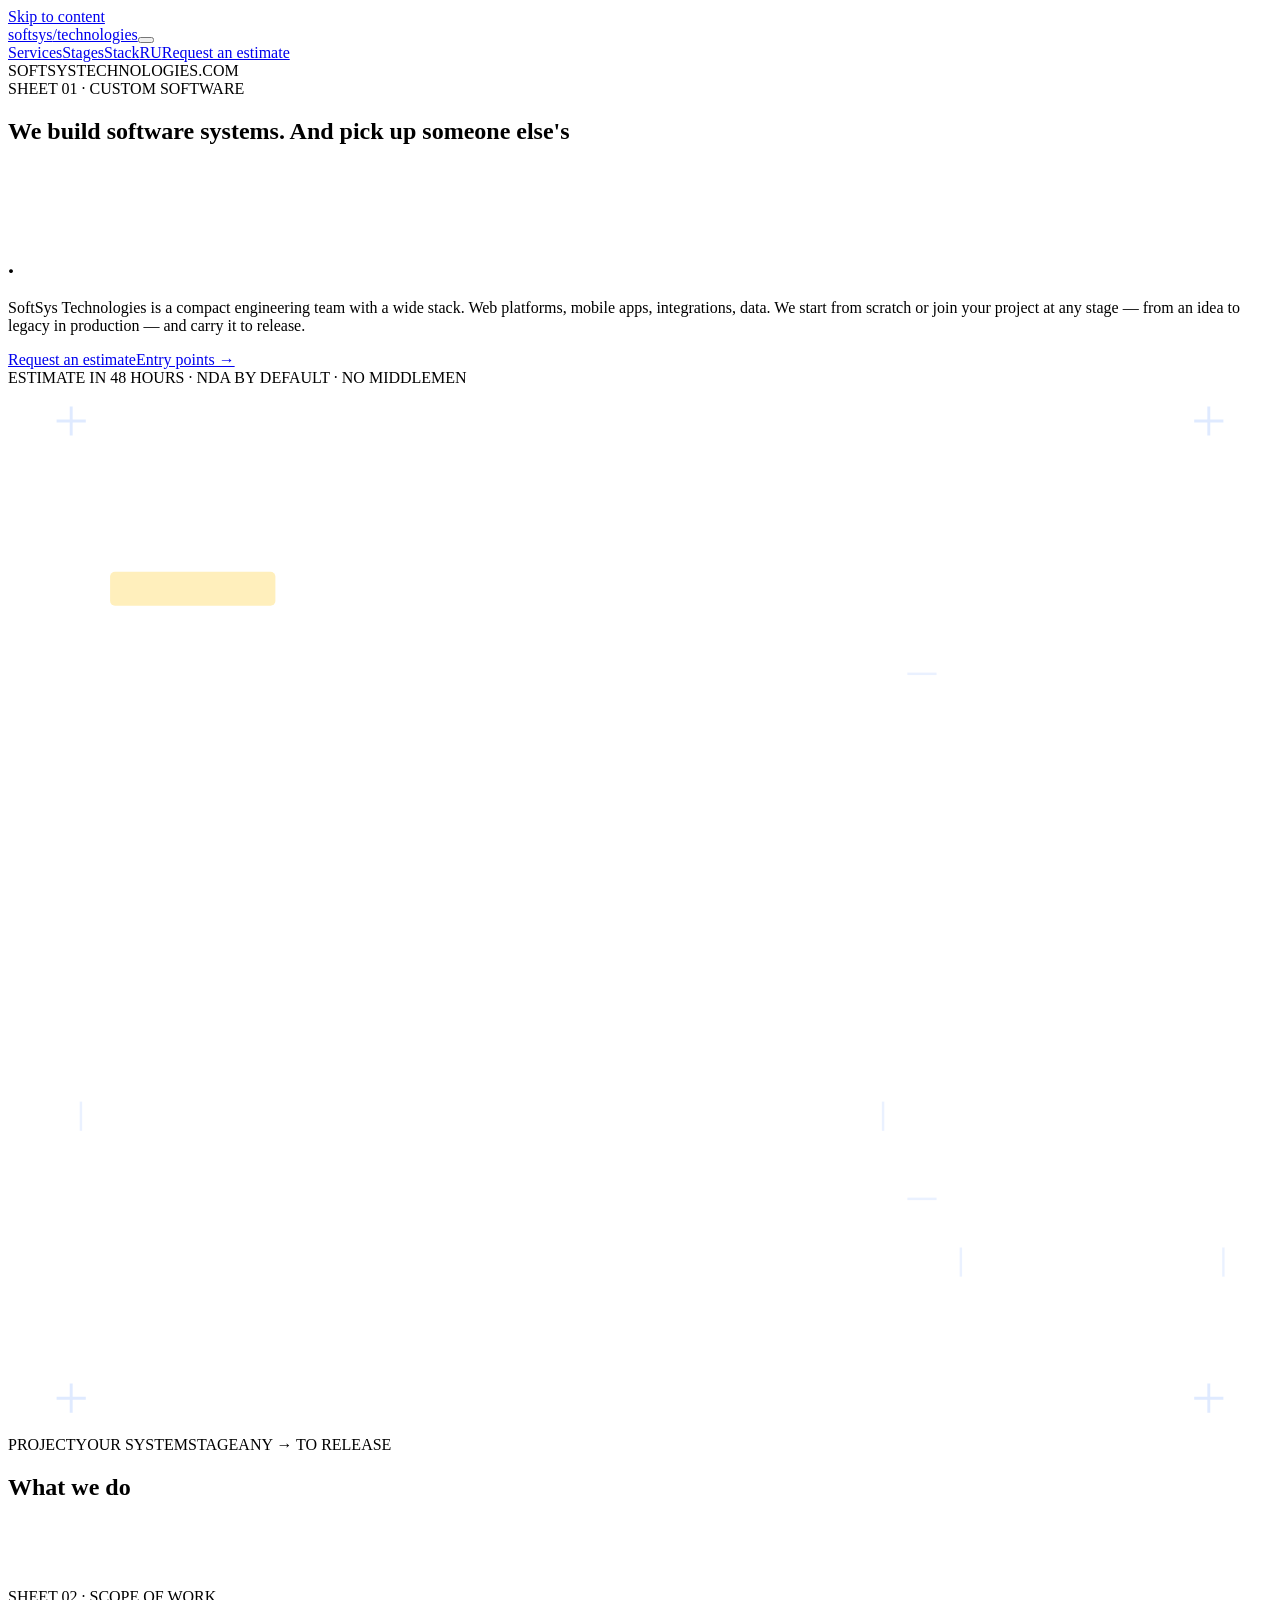
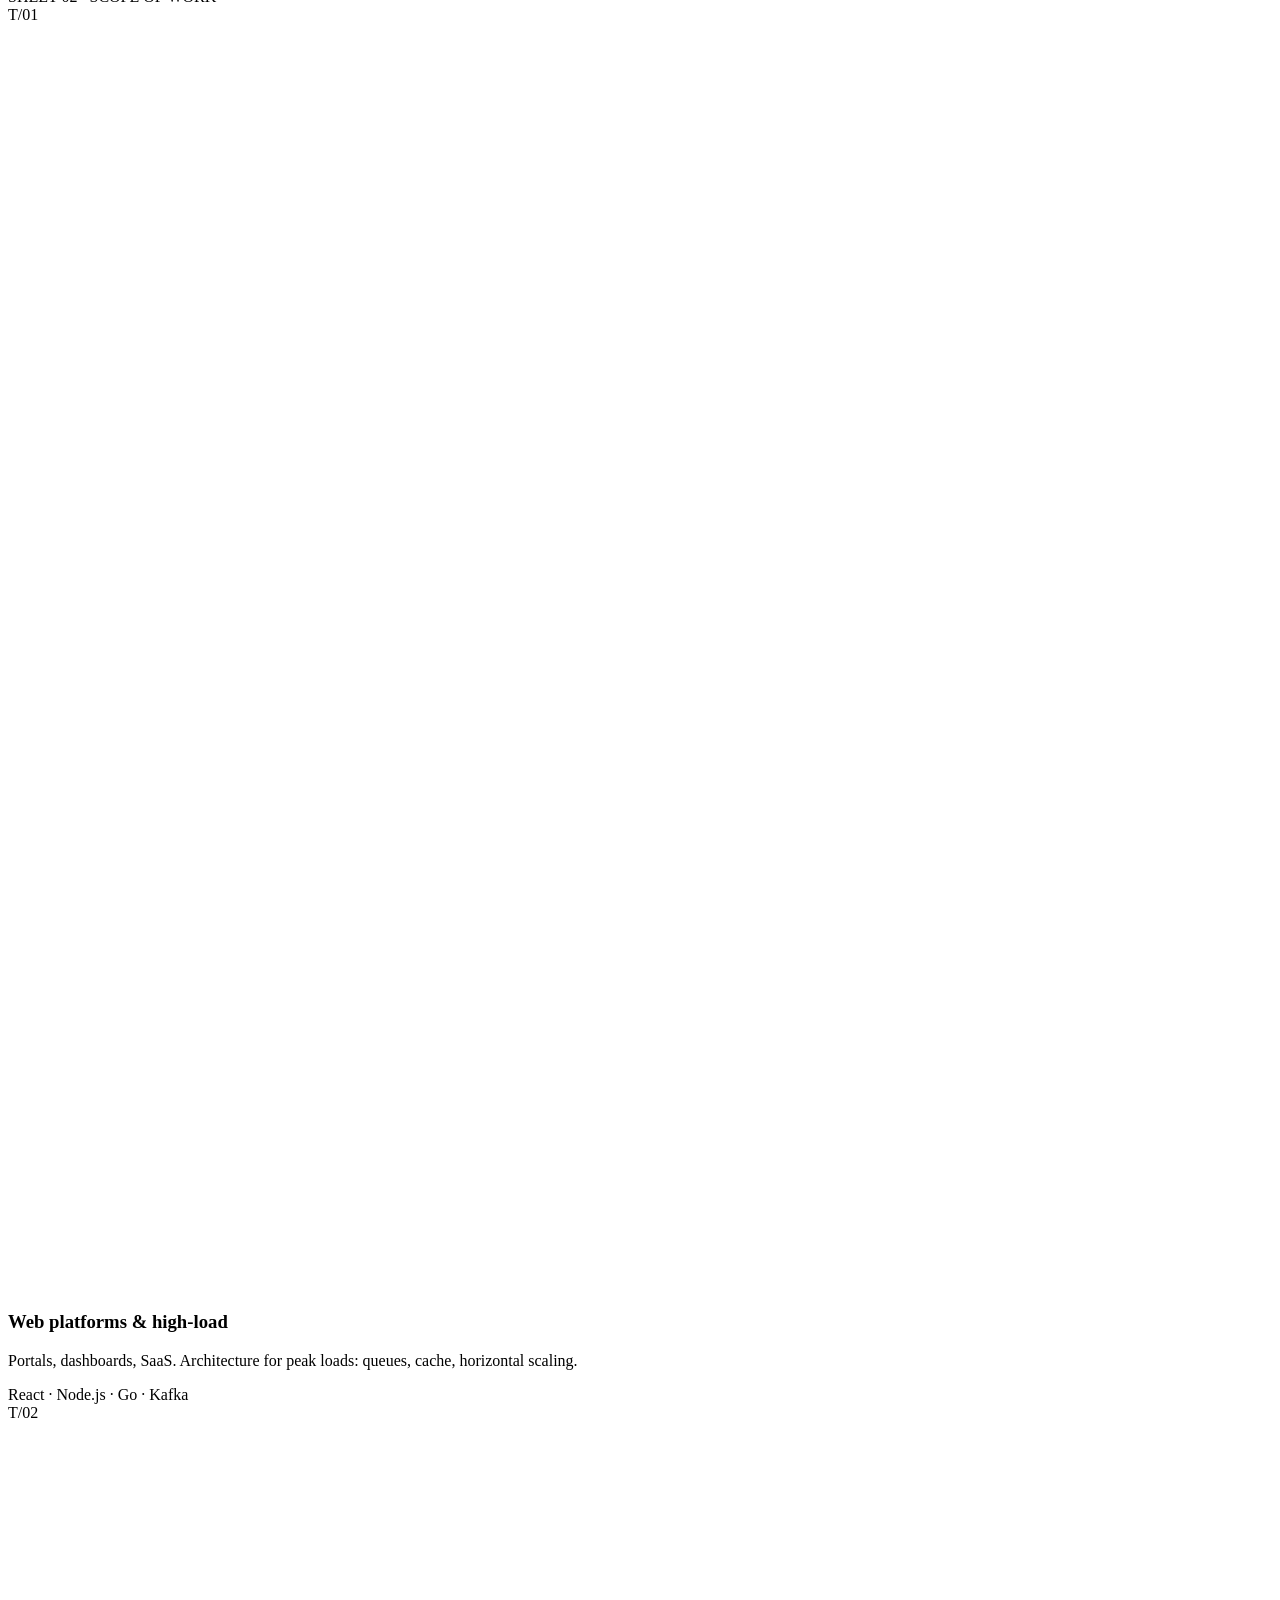
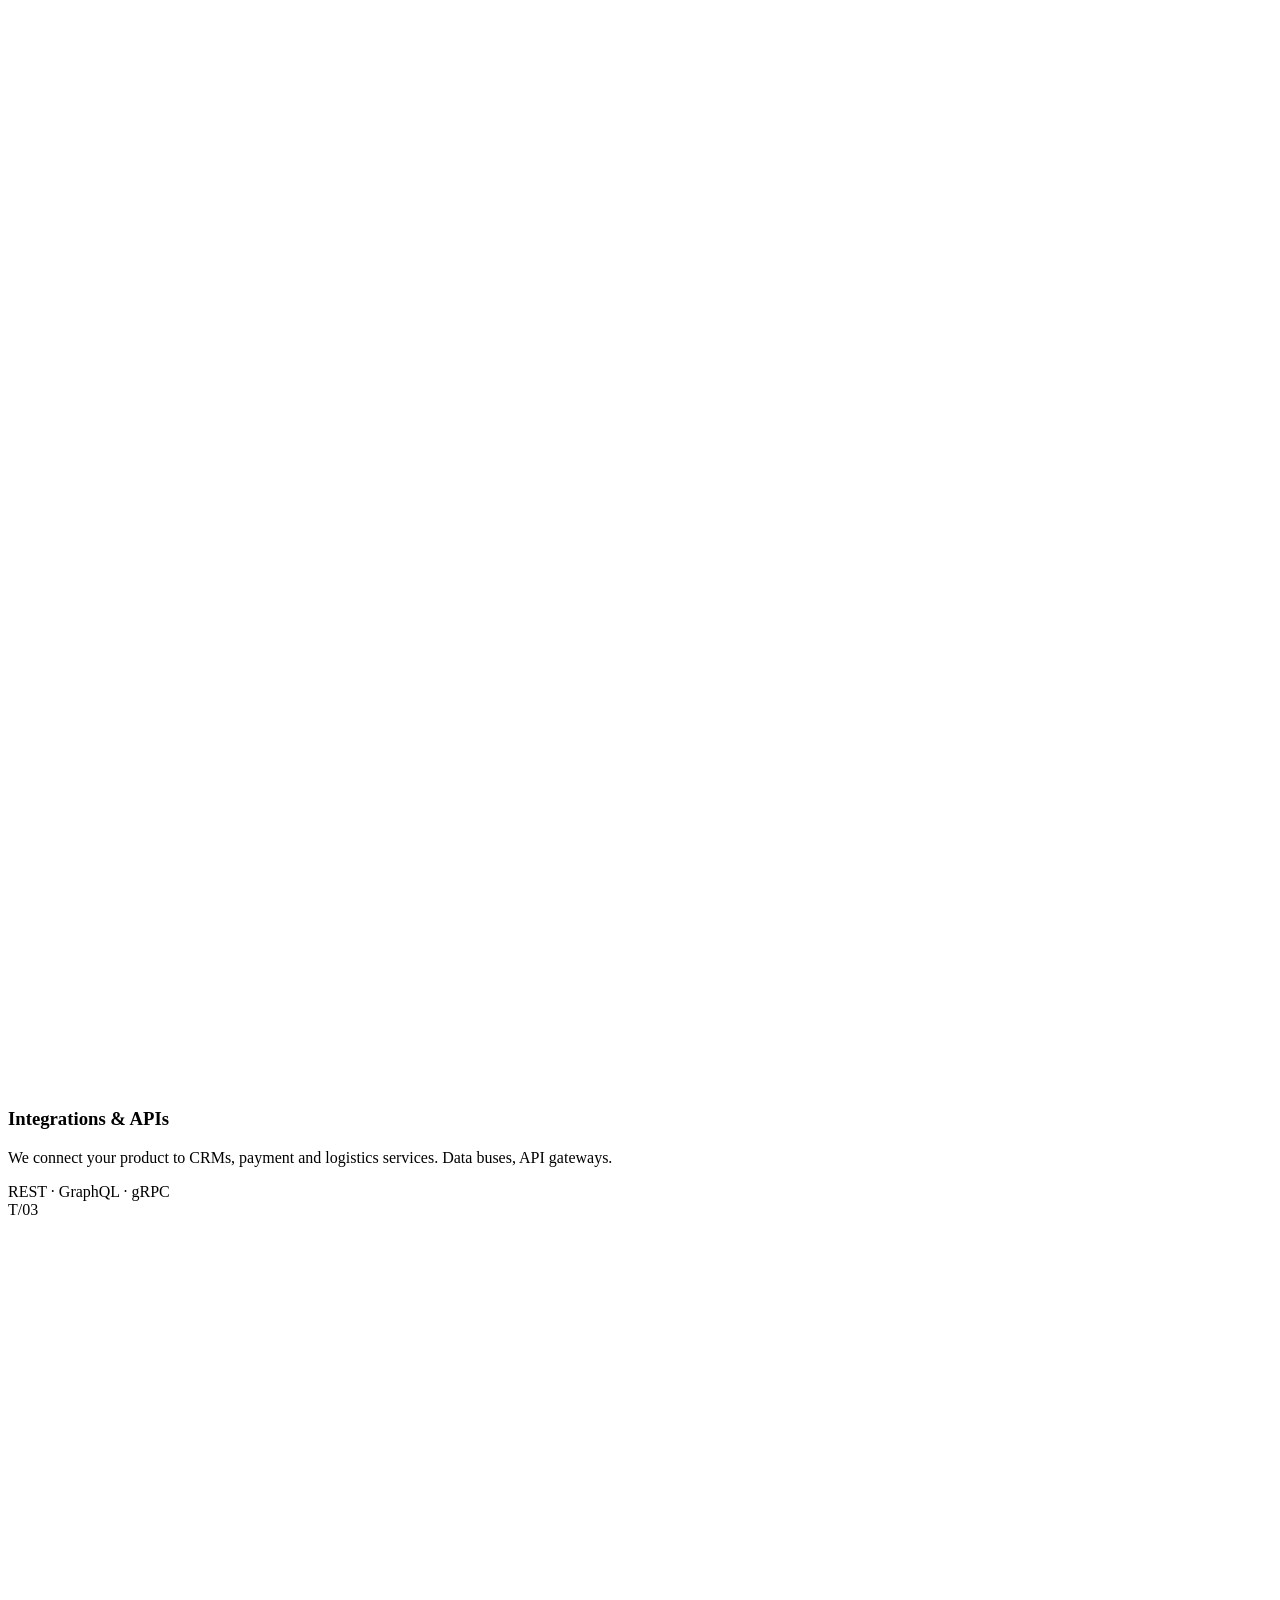
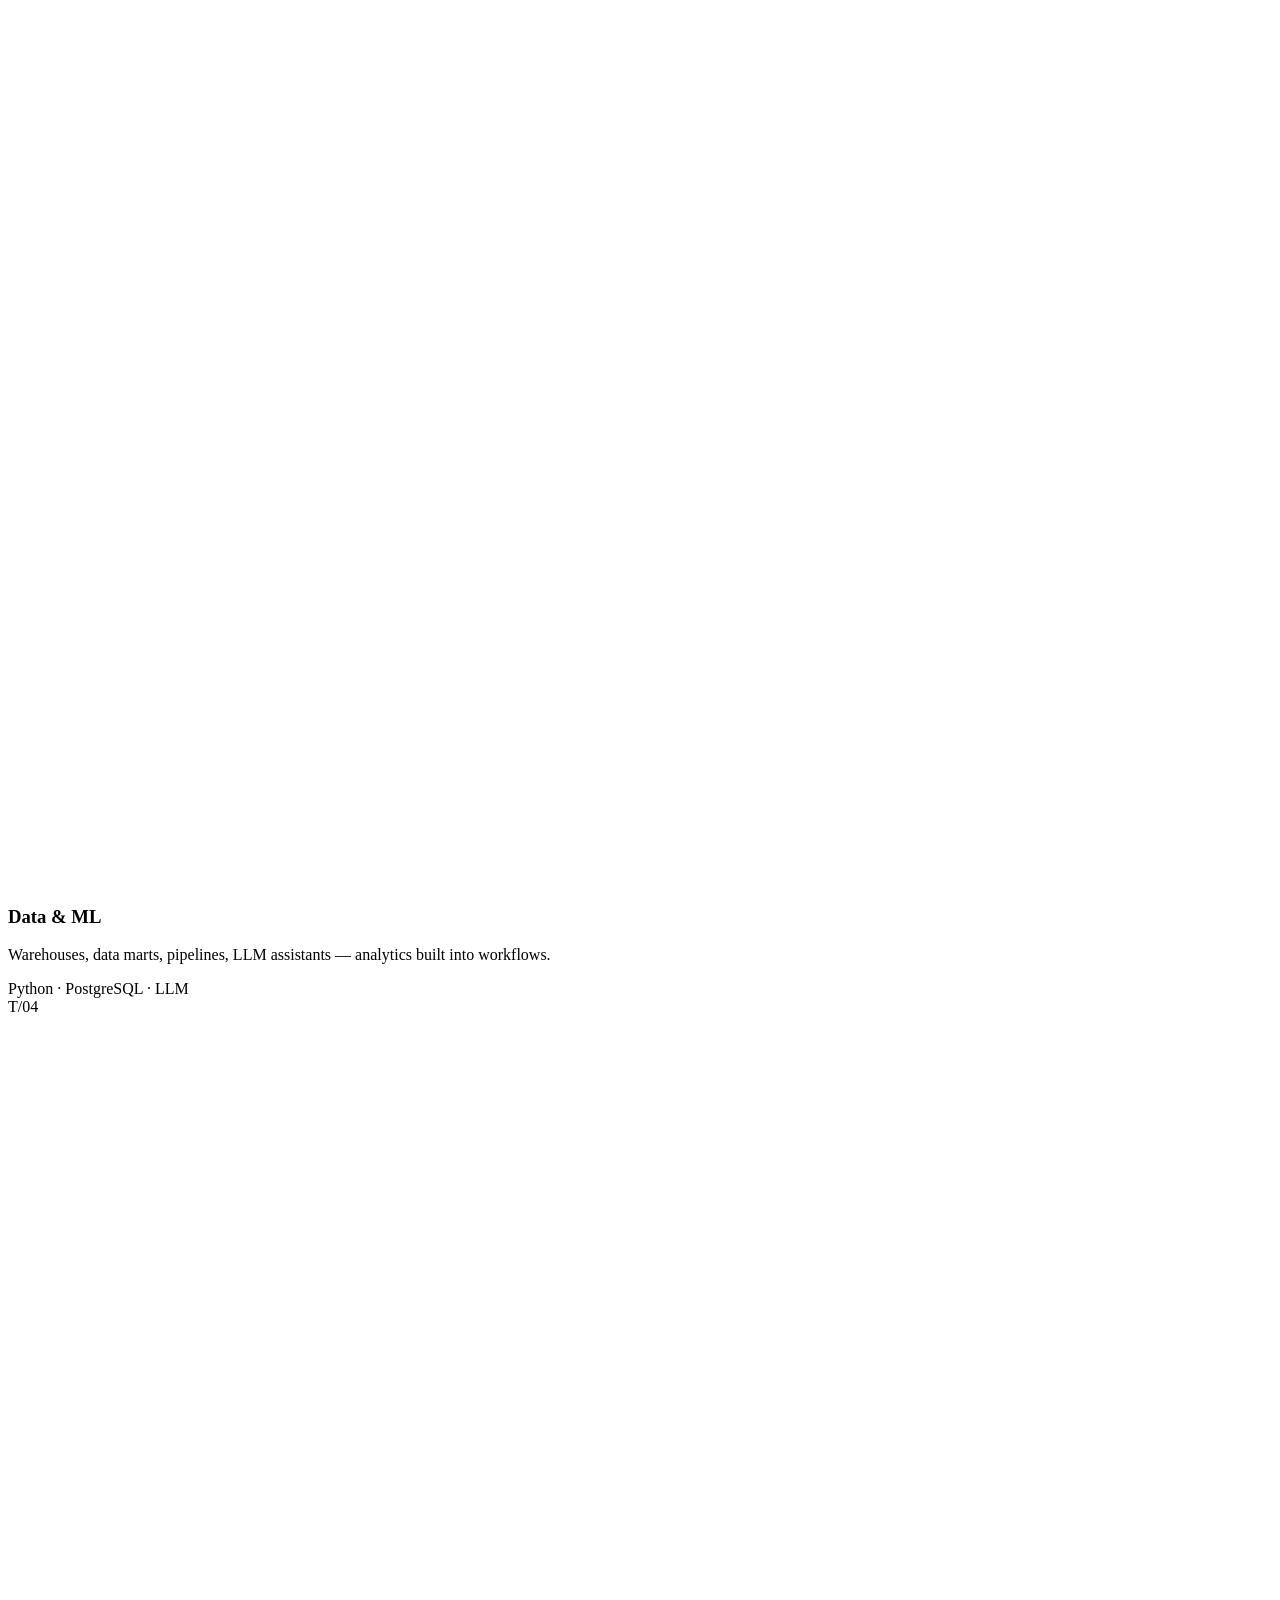
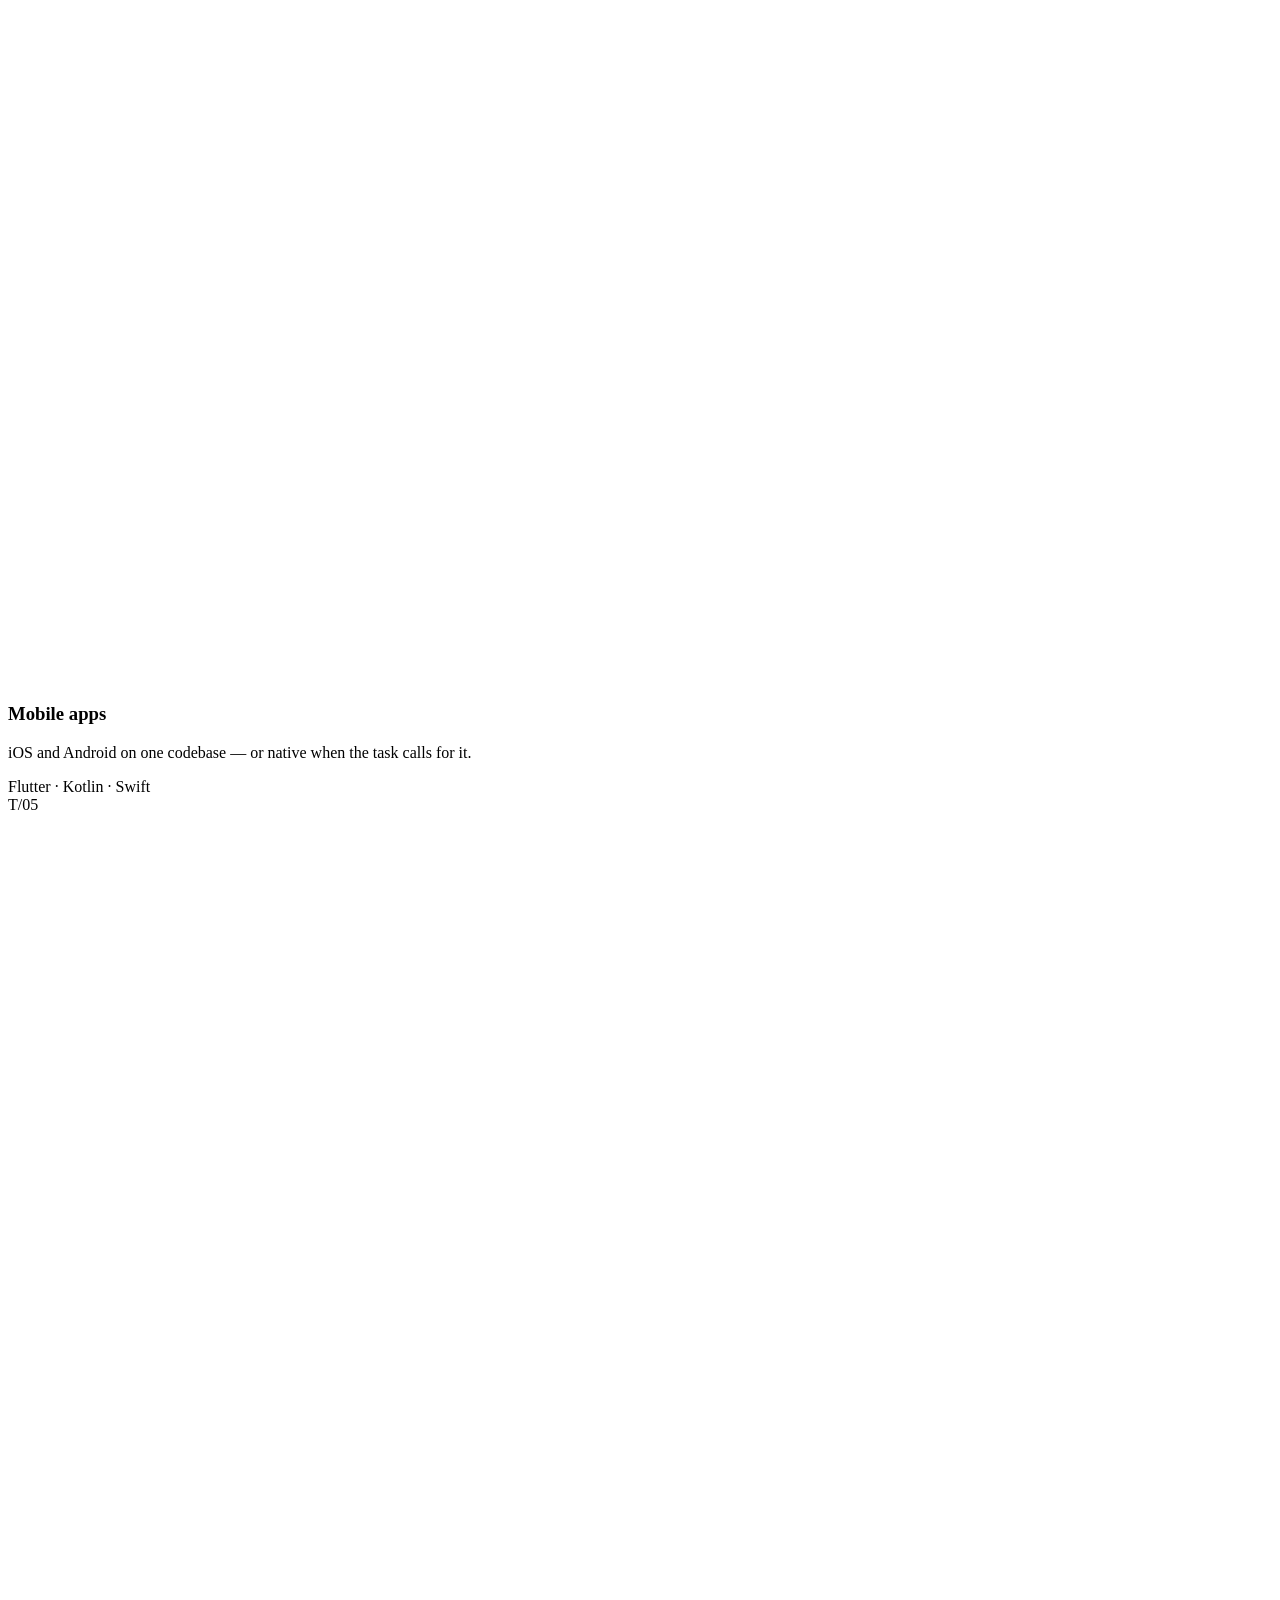
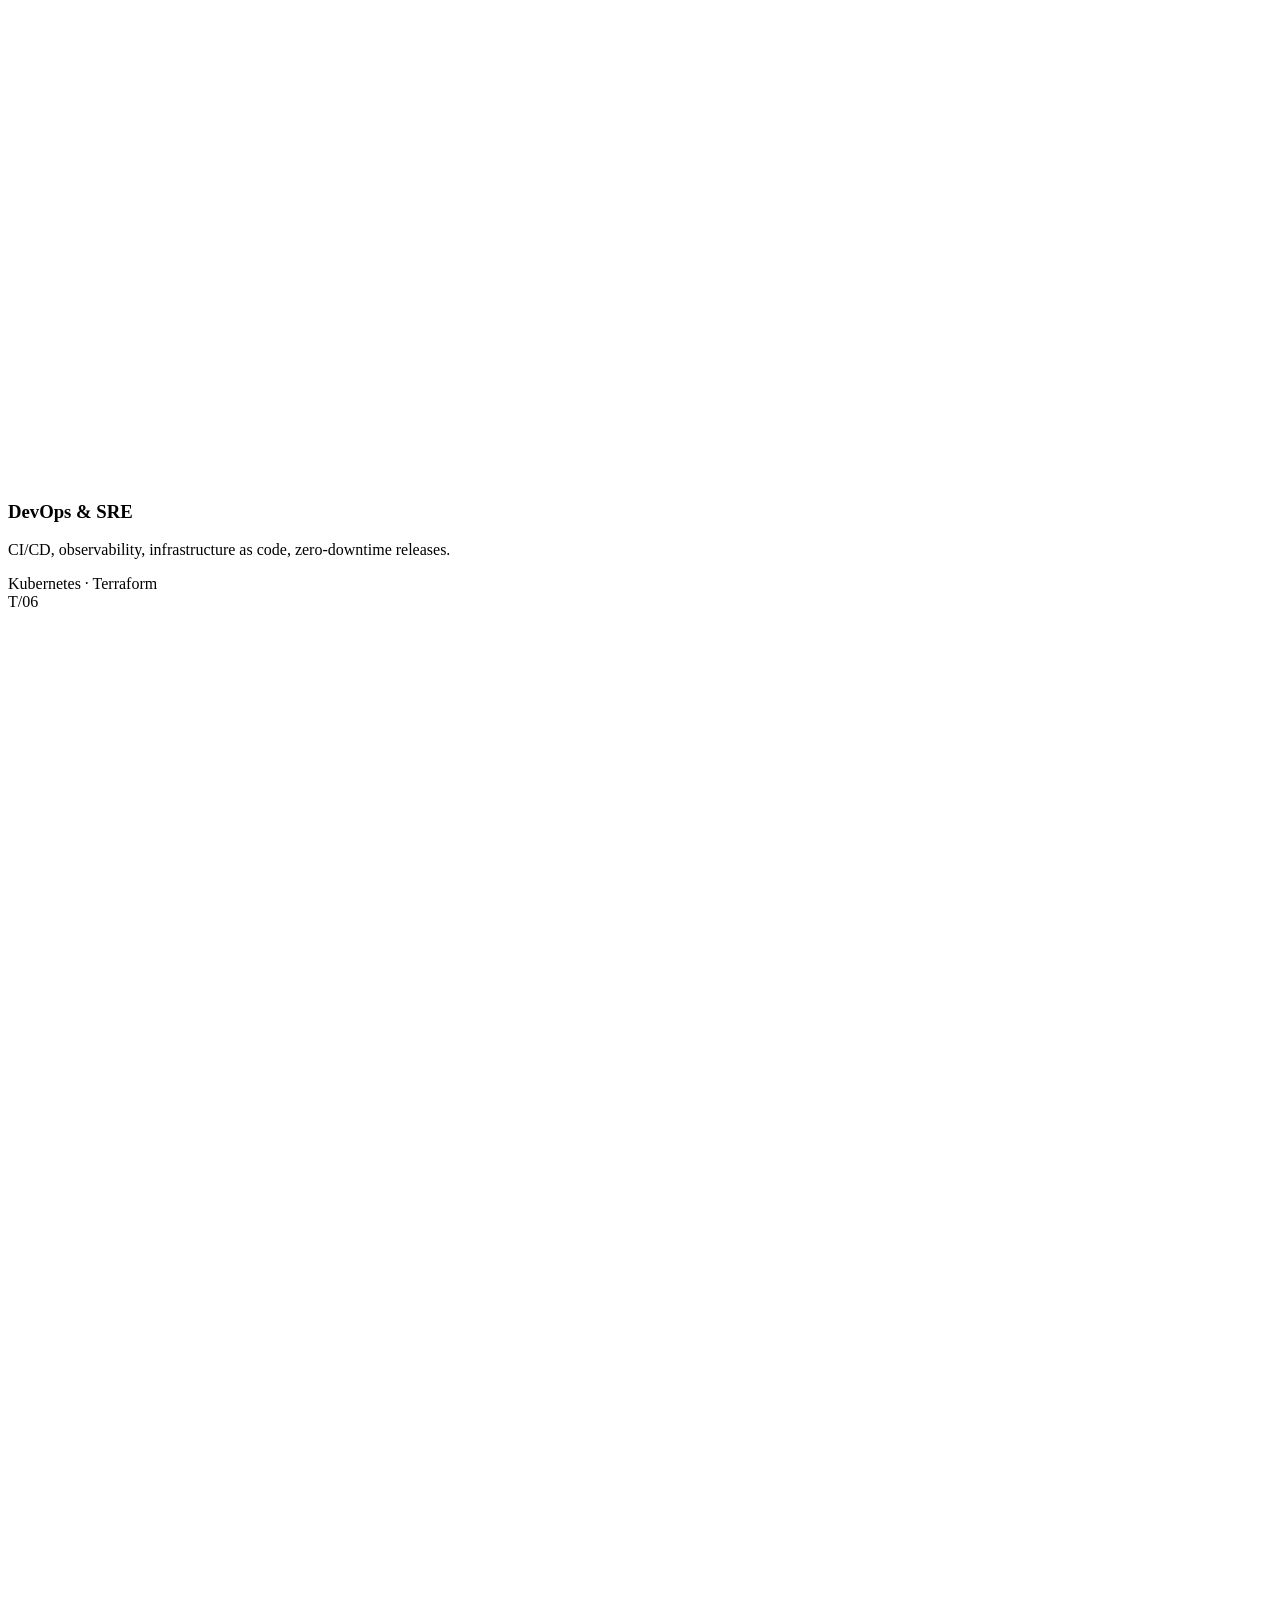
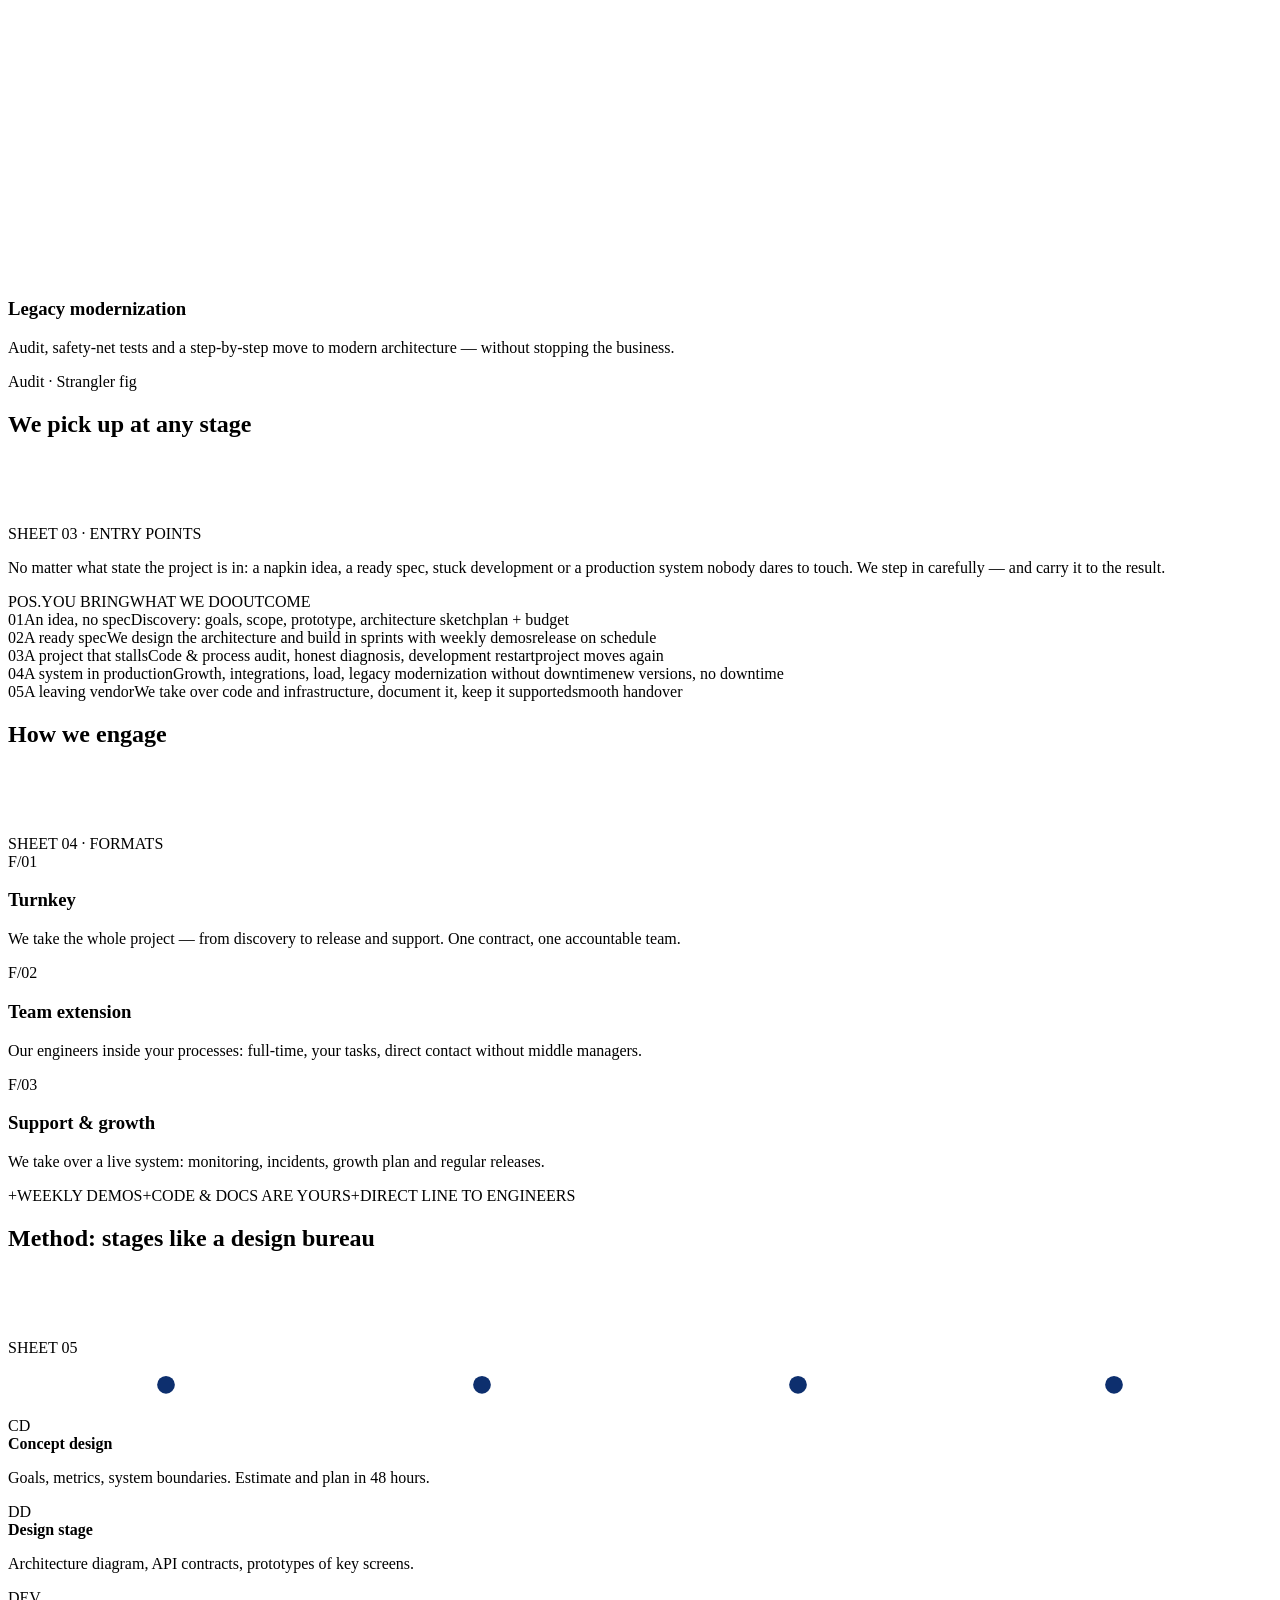
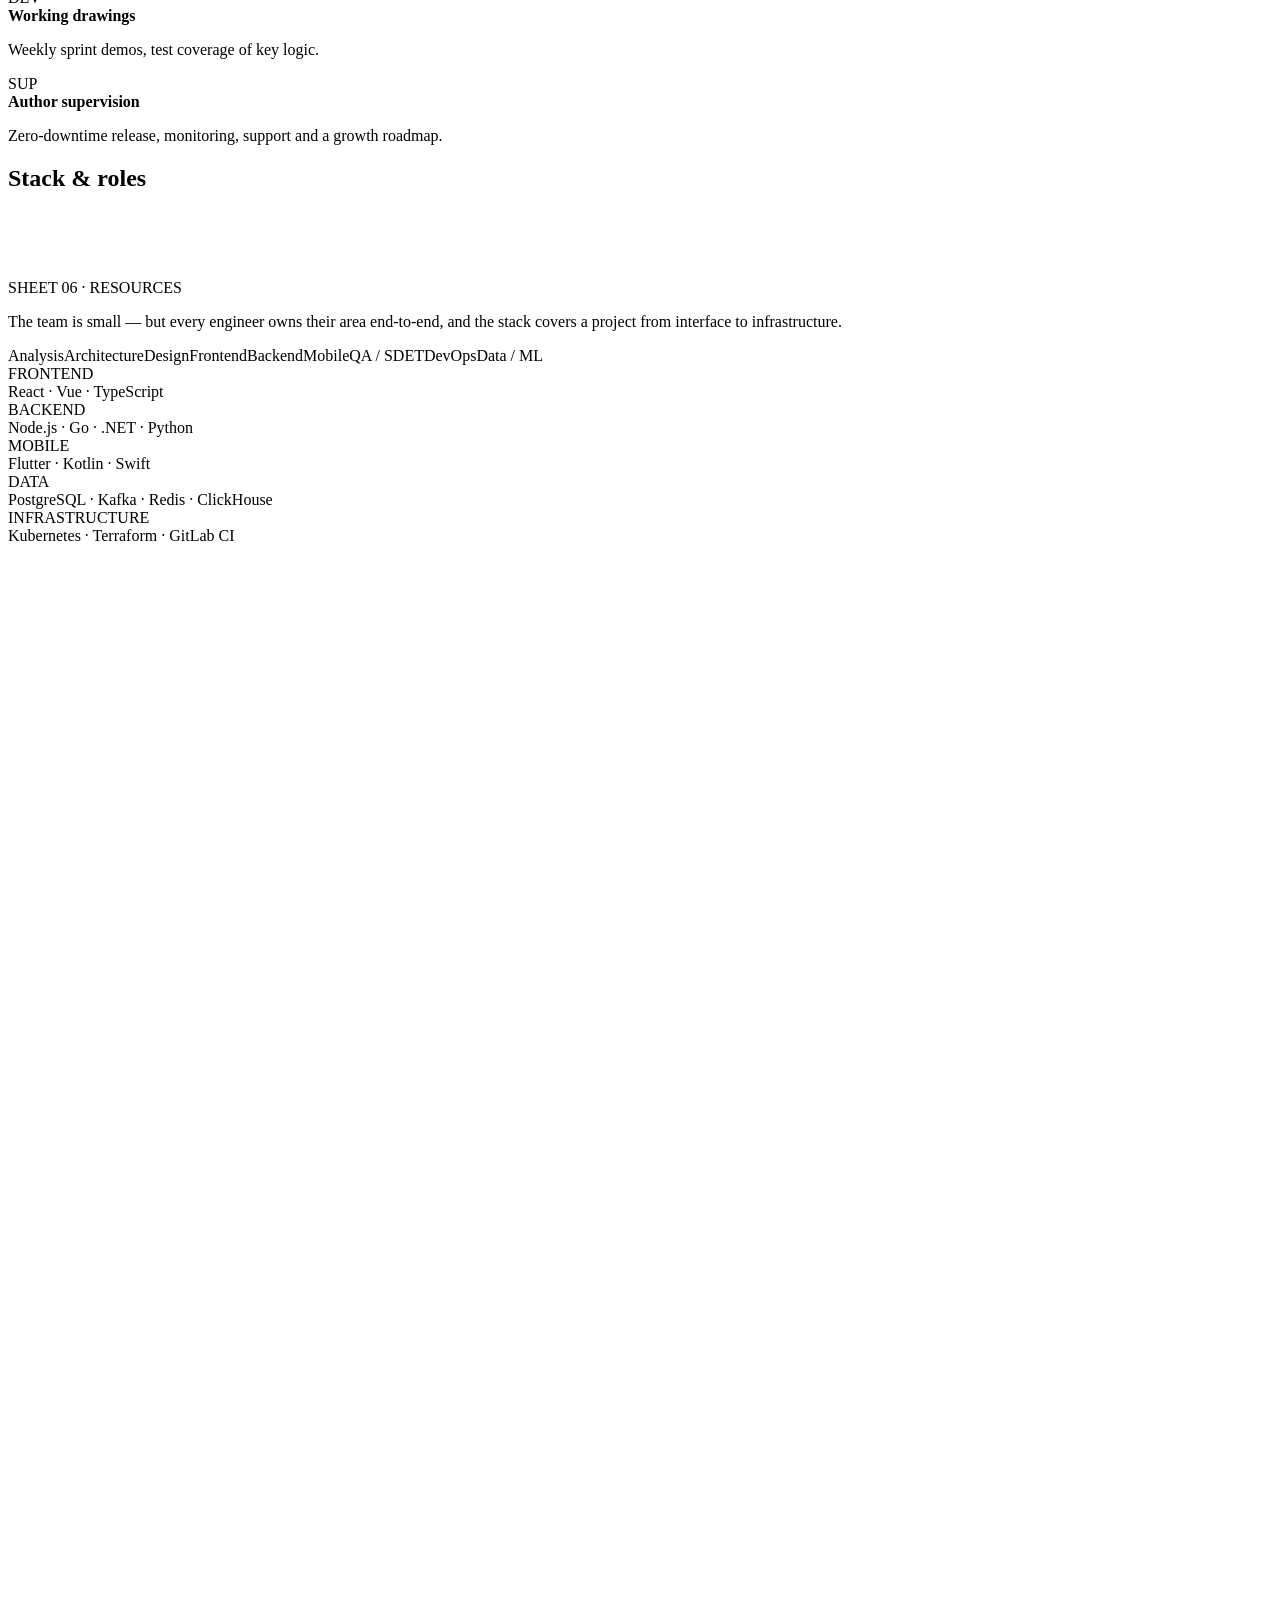
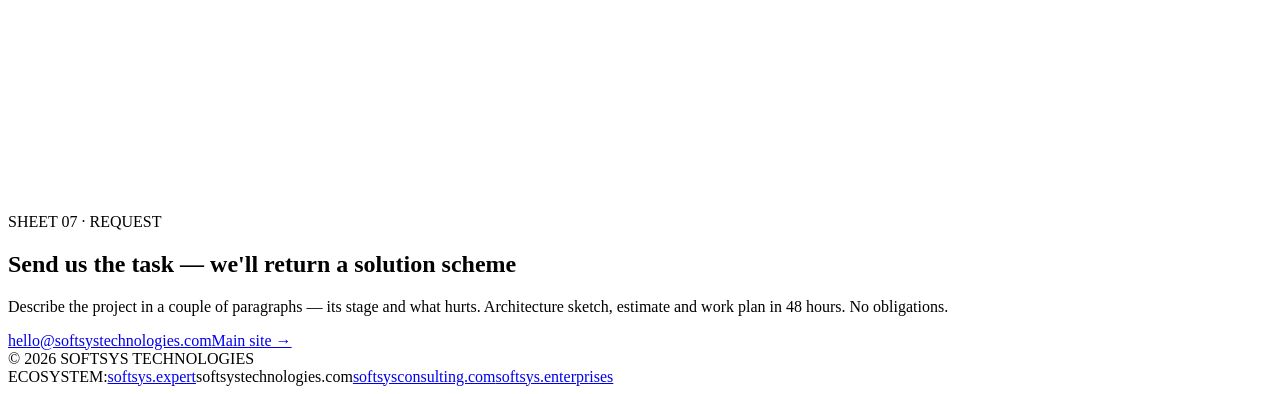
==== en/index.html @ b44fba32 "Keep Technologies available on Pages while domain DNS is pending" ====
<!doctype html>
<html lang="en">
<head>
<meta charset="UTF-8">
<meta name="viewport" content="width=device-width,initial-scale=1">
<link rel="icon" type="image/svg+xml" href="/softsys-technologies-site/favicon.svg">
<!--seo:start-->
<title>Software systems &amp; engineering — SoftSys Technologies</title>
<meta name="description" content="Web platforms, mobile applications, integrations, data and DevOps. We build from scratch or take over existing software at any stage.">
<meta name="robots" content="index,follow,max-image-preview:large">
<link rel="canonical" href="https://softsystechnologies.com/en/">
<link rel="alternate" hreflang="ru" href="https://softsystechnologies.com/">
<link rel="alternate" hreflang="en" href="https://softsystechnologies.com/en/">
<link rel="alternate" hreflang="x-default" href="https://softsystechnologies.com/">
<meta name="theme-color" content="#0D2F6E">
<meta property="og:type" content="website">
<meta property="og:site_name" content="SoftSys Technologies">
<meta property="og:title" content="Software systems &amp; engineering — SoftSys Technologies">
<meta property="og:description" content="Web platforms, mobile applications, integrations, data and DevOps. We build from scratch or take over existing software at any stage.">
<meta property="og:url" content="https://softsystechnologies.com/en/">
<meta property="og:locale" content="en_US">
<meta property="og:image" content="https://softsystechnologies.com/og-image.png">
<meta property="og:image:width" content="1200">
<meta property="og:image:height" content="630">
<meta property="og:image:alt" content="SoftSys Technologies">
<meta name="twitter:card" content="summary_large_image">
<meta name="twitter:title" content="Software systems &amp; engineering — SoftSys Technologies">
<meta name="twitter:description" content="Web platforms, mobile applications, integrations, data and DevOps. We build from scratch or take over existing software at any stage.">
<meta name="twitter:image" content="https://softsystechnologies.com/og-image.png">
<script type="application/ld+json">{"@context":"https://schema.org","@graph":[{"@type":"Organization","@id":"https://softsystechnologies.com/#organization","name":"SoftSys Technologies","url":"https://softsystechnologies.com/","email":"hello@softsystechnologies.com"},{"@type":"WebSite","@id":"https://softsystechnologies.com/#website","name":"SoftSys Technologies","url":"https://softsystechnologies.com/","inLanguage":["ru","en"],"publisher":{"@id":"https://softsystechnologies.com/#organization"}},{"@type":"WebPage","@id":"https://softsystechnologies.com/en/","url":"https://softsystechnologies.com/en/","name":"Software systems & engineering — SoftSys Technologies","description":"Web platforms, mobile applications, integrations, data and DevOps. We build from scratch or take over existing software at any stage.","inLanguage":"en","isPartOf":{"@id":"https://softsystechnologies.com/#website"},"about":{"@id":"https://softsystechnologies.com/#organization"}}]}</script><!--seo:end-->
  <script type="module" crossorigin src="/softsys-technologies-site/assets/index-CgQhOwXW.js"></script>
  <link rel="stylesheet" crossorigin href="/softsys-technologies-site/assets/index-CUdcSi9C.css">
</head>
<body>
<div id="app"><!--[--><a class="skip-link" href="#main">Skip to content</a><header class="site-header"><nav class="site-nav" aria-label="Main navigation"><a class="brand" href="#top">softsys<span>/technologies</span></a><button class="menu-toggle" type="button" aria-label="Menu" aria-expanded="false" aria-controls="primary-menu"><span></span><span></span></button><div id="primary-menu" class="nav-links"><a href="#services">Services</a><a href="#stages">Stages</a><a href="#stack">Stack</a><a class="language-link" href="../" hreflang="ru">RU</a><a class="nav-cta" href="#contact">Request an estimate</a></div></nav></header><main id="main"><div class="d1 d2 frame-decoration" aria-hidden="true"></div><div class="d3 frame-decoration" aria-hidden="true">SOFTSYSTECHNOLOGIES.COM</div><section data-draw-scope data-draw class="page-section hero d14" id="top"><div class="responsive-grid hero-grid d15"><div><div class="reveal d16">SHEET 01 · CUSTOM SOFTWARE</div><h1 class="reveal d17">We build software systems. And pick up <span class="d18">someone else&#39;s<svg viewBox="0 0 200 16" preserveAspectRatio="none" fill="none" aria-hidden="true" focusable="false" class="d19"><path d="M4 9.4 C 48 8.1, 100 10.6, 148 9 C 172 8.2, 190 9.5, 196 9" stroke="#FFD23F" stroke-width="3" stroke-linecap="round" stroke-dasharray="200" stroke-dashoffset="200" class="d20"></path></svg></span>.</h1><p class="reveal d21">SoftSys Technologies is a compact engineering team with a wide stack. Web platforms, mobile apps, integrations, data. We start from scratch or join your project at any stage — from an idea to legacy in production — and carry it to release.</p><div class="actions reveal d22"><a href="#contact" class="d23 d24">Request an estimate</a><a href="#stages" class="d25 d26">Entry points →</a></div><div class="reveal d27">ESTIMATE IN 48 HOURS · NDA BY DEFAULT · NO MIDDLEMEN</div></div><div class="reveal d28"><svg viewBox="0 0 520 430" fill="none" aria-hidden="true" focusable="false" class="d29"><g stroke="rgba(220,232,255,.85)" stroke-width="1.4"><rect x="30" y="24" width="330" height="250" stroke-dasharray="1200" stroke-dashoffset="1200" class="d30"></rect><line x1="30" y1="58" x2="360" y2="58" stroke-dasharray="330" stroke-dashoffset="330" class="d31"></line><circle cx="46" cy="41" r="4" stroke-dasharray="26" stroke-dashoffset="26" class="d32"></circle><circle cx="62" cy="41" r="4" stroke-dasharray="26" stroke-dashoffset="26" class="d33"></circle><circle cx="78" cy="41" r="4" stroke-dasharray="26" stroke-dashoffset="26" class="d34"></circle><rect x="120" y="33" width="150" height="16" rx="3" stroke="rgba(220,232,255,.5)" stroke-dasharray="340" stroke-dashoffset="340" class="d35"></rect><rect x="30" y="58" width="92" height="216" stroke-dasharray="620" stroke-dashoffset="620" class="d36"></rect><rect x="42" y="76" width="68" height="14" rx="2" fill="rgba(255,210,63,.35)" stroke="none"></rect><rect x="42" y="100" width="68" height="14" rx="2" stroke="rgba(220,232,255,.4)" stroke-dasharray="170" stroke-dashoffset="170" class="d37"></rect><rect x="42" y="124" width="68" height="14" rx="2" stroke="rgba(220,232,255,.4)" stroke-dasharray="170" stroke-dashoffset="170" class="d38"></rect><rect x="42" y="148" width="68" height="14" rx="2" stroke="rgba(220,232,255,.4)" stroke-dasharray="170" stroke-dashoffset="170" class="d39"></rect><rect x="140" y="76" width="98" height="56" rx="3" stroke-dasharray="310" stroke-dashoffset="310" class="d40"></rect><rect x="252" y="76" width="94" height="56" rx="3" stroke-dasharray="310" stroke-dashoffset="310" class="d41"></rect><path d="M140 214 l32 -26 l30 14 l36 -34 l28 10 l36 -30" stroke-width="2" stroke-dasharray="260" stroke-dashoffset="260" class="d42"></path><rect x="140" y="150" width="206" height="106" rx="3" stroke="rgba(220,232,255,.5)" stroke-dasharray="630" stroke-dashoffset="630" class="d43"></rect></g><g stroke="rgba(220,232,255,.85)" stroke-width="1.4"><rect x="392" y="118" width="108" height="216" rx="18" stroke-dasharray="700" stroke-dashoffset="700" class="d44"></rect><rect x="424" y="128" width="44" height="8" rx="4" stroke="rgba(220,232,255,.5)" stroke-dasharray="110" stroke-dashoffset="110" class="d45"></rect><rect x="404" y="150" width="84" height="52" rx="4" stroke-dasharray="280" stroke-dashoffset="280" class="d46"></rect><rect x="404" y="212" width="84" height="12" rx="2" stroke="rgba(220,232,255,.4)" stroke-dasharray="200" stroke-dashoffset="200" class="d47"></rect><rect x="404" y="234" width="84" height="12" rx="2" stroke="rgba(220,232,255,.4)" stroke-dasharray="200" stroke-dashoffset="200" class="d48"></rect><rect x="404" y="256" width="60" height="12" rx="2" stroke="rgba(220,232,255,.4)" stroke-dasharray="150" stroke-dashoffset="150" class="d49"></rect><line x1="404" y1="312" x2="488" y2="312" stroke="rgba(220,232,255,.4)" stroke-dasharray="84" stroke-dashoffset="84" class="d50"></line></g><g stroke="rgba(220,232,255,.6)" stroke-width="1"><line x1="30" y1="300" x2="360" y2="300" stroke-dasharray="330" stroke-dashoffset="330" class="d51"></line><line x1="30" y1="294" x2="30" y2="306"></line><line x1="360" y1="294" x2="360" y2="306"></line><line x1="392" y1="360" x2="500" y2="360" stroke-dasharray="108" stroke-dashoffset="108" class="d52"></line><line x1="392" y1="354" x2="392" y2="366"></line><line x1="500" y1="354" x2="500" y2="366"></line><line x1="376" y1="118" x2="376" y2="334" stroke-dasharray="216" stroke-dashoffset="216" class="d53"></line><line x1="370" y1="118" x2="382" y2="118"></line><line x1="370" y1="334" x2="382" y2="334"></line></g><g fill="#FFD23F" font-family="JetBrains Mono,monospace" font-size="10" letter-spacing="1.5"><text x="160" y="317" opacity="0" class="d54">WEB · 1440</text><text x="408" y="377" opacity="0" class="d55">MOBILE · 390</text></g><g stroke="rgba(220,232,255,.9)" stroke-width="1.2"><path d="M20 14 h12 M26 8 v12"></path><path d="M488 14 h12 M494 8 v12"></path><path d="M20 416 h12 M26 410 v12"></path><path d="M488 416 h12 M494 410 v12"></path></g></svg><div class="responsive-grid d56"><span class="d57">PROJECT</span><span class="d58">YOUR SYSTEM</span><span class="d59">STAGE</span><span class="d60">ANY → TO RELEASE</span></div></div></div></section><section data-draw-scope data-draw id="services" class="page-section d61"><div class="d62"><div class="d63"><div><h2 class="d64">What we do</h2><svg viewBox="0 0 240 12" fill="none" aria-hidden="true" focusable="false" class="d65"><path d="M3 7.4 C 45 6.3, 95 8.4, 142 7.1 C 182 6.1, 216 8, 237 6.9" stroke="#FFD23F" stroke-width="2.2" stroke-linecap="round" stroke-dasharray="240" stroke-dashoffset="240" class="d66"></path></svg></div><span class="d67">SHEET 02 · SCOPE OF WORK</span></div><div class="responsive-grid d68"><div class="reveal d69 d70"><div class="d71"><span class="d72">T/01</span><svg viewBox="0 0 24 24" fill="none" stroke="rgba(220,232,255,.85)" stroke-width="1.5" aria-hidden="true" focusable="false" class="d73"><path d="M4 17a8 8 0 0 1 16 0" stroke-dasharray="100" stroke-dashoffset="100" class="d74"></path><path d="M12 17l5-5" stroke-dasharray="30" stroke-dashoffset="30" class="d75"></path></svg></div><h3 class="d76">Web platforms &amp; high-load</h3><p class="d77">Portals, dashboards, SaaS. Architecture for peak loads: queues, cache, horizontal scaling.</p><span class="d78">React · Node.js · Go · Kafka</span></div><div class="reveal d79 d80"><div class="d81"><span class="d82">T/02</span><svg viewBox="0 0 24 24" fill="none" stroke="rgba(220,232,255,.85)" stroke-width="1.5" aria-hidden="true" focusable="false" class="d83"><path d="M3 4h8v7H3z" stroke-dasharray="60" stroke-dashoffset="60" class="d84"></path><path d="M13 13h8v7h-8z" stroke-dasharray="60" stroke-dashoffset="60" class="d85"></path><path d="M11 8h6v5" stroke-dasharray="30" stroke-dashoffset="30" class="d86"></path></svg></div><h3 class="d87">Integrations &amp; APIs</h3><p class="d88">We connect your product to CRMs, payment and logistics services. Data buses, API gateways.</p><span class="d89">REST · GraphQL · gRPC</span></div><div class="reveal d90 d91"><div class="d92"><span class="d93">T/03</span><svg viewBox="0 0 24 24" fill="none" stroke="rgba(220,232,255,.85)" stroke-width="1.5" aria-hidden="true" focusable="false" class="d94"><path d="M5 6c0-1.7 3.1-3 7-3s7 1.3 7 3-3.1 3-7 3-7-1.3-7-3z" stroke-dasharray="60" stroke-dashoffset="60" class="d95"></path><path d="M5 6v12c0 1.7 3.1 3 7 3s7-1.3 7-3V6" stroke-dasharray="70" stroke-dashoffset="70" class="d96"></path></svg></div><h3 class="d97">Data &amp; ML</h3><p class="d98">Warehouses, data marts, pipelines, LLM assistants — analytics built into workflows.</p><span class="d99">Python · PostgreSQL · LLM</span></div><div class="reveal d100 d101"><div class="d102"><span class="d103">T/04</span><svg viewBox="0 0 24 24" fill="none" stroke="rgba(220,232,255,.85)" stroke-width="1.5" aria-hidden="true" focusable="false" class="d104"><path d="M3 5h12v10H3z" stroke-dasharray="80" stroke-dashoffset="80" class="d105"></path><path d="M17 8h4v11h-4z" stroke-dasharray="60" stroke-dashoffset="60" class="d106"></path></svg></div><h3 class="d107">Mobile apps</h3><p class="d108">iOS and Android on one codebase — or native when the task calls for it.</p><span class="d109">Flutter · Kotlin · Swift</span></div><div class="reveal d110 d111"><div class="d112"><span class="d113">T/05</span><svg viewBox="0 0 24 24" fill="none" stroke="rgba(220,232,255,.85)" stroke-width="1.5" aria-hidden="true" focusable="false" class="d114"><circle cx="12" cy="12" r="5" stroke-dasharray="35" stroke-dashoffset="35" class="d115"></circle><path d="M12 3v3M12 18v3M3 12h3M18 12h3" stroke-dasharray="40" stroke-dashoffset="40" class="d116"></path></svg></div><h3 class="d117">DevOps &amp; SRE</h3><p class="d118">CI/CD, observability, infrastructure as code, zero-downtime releases.</p><span class="d119">Kubernetes · Terraform</span></div><div class="reveal d120 d121"><div class="d122"><span class="d123">T/06</span><svg viewBox="0 0 24 24" fill="none" stroke="rgba(220,232,255,.85)" stroke-width="1.5" aria-hidden="true" focusable="false" class="d124"><path d="M4 11V4h7" stroke-dasharray="30" stroke-dashoffset="30" class="d125"></path><path d="M13 13h7v7h-7z" stroke-dasharray="60" stroke-dashoffset="60" class="d126"></path><path d="M8 8l4 4" stroke-dasharray="12" stroke-dashoffset="12" class="d127"></path></svg></div><h3 class="d128">Legacy modernization</h3><p class="d129">Audit, safety-net tests and a step-by-step move to modern architecture — without stopping the business.</p><span class="d130">Audit · Strangler fig</span></div></div></div></section><section data-draw-scope data-draw id="stages" class="page-section d131"><div class="d132"><div class="d133"><div><h2 class="d134">We pick up at any stage</h2><svg viewBox="0 0 240 12" fill="none" aria-hidden="true" focusable="false" class="d135"><path d="M3 7.4 C 45 6.3, 95 8.4, 142 7.1 C 182 6.1, 216 8, 237 6.9" stroke="#FFD23F" stroke-width="2.2" stroke-linecap="round" stroke-dasharray="240" stroke-dashoffset="240" class="d136"></path></svg></div><span class="d137">SHEET 03 · ENTRY POINTS</span></div><p class="d138">No matter what state the project is in: a napkin idea, a ready spec, stuck development or a production system nobody dares to touch. We step in carefully — and carry it to the result.</p><div class="d139"><div class="responsive-grid stage-head d140"><span class="d141">POS.</span><span class="d142">YOU BRING</span><span class="d143">WHAT WE DO</span><span class="d144">OUTCOME</span></div><div class="responsive-grid stage-row reveal d145 d146"><span class="d147">01</span><span data-label="YOU BRING" class="d148">An idea, no spec</span><span data-label="WHAT WE DO" class="d149">Discovery: goals, scope, prototype, architecture sketch</span><span data-label="OUTCOME" class="d150">plan + budget</span></div><div class="responsive-grid stage-row reveal d151 d152"><span class="d153">02</span><span data-label="YOU BRING" class="d154">A ready spec</span><span data-label="WHAT WE DO" class="d155">We design the architecture and build in sprints with weekly demos</span><span data-label="OUTCOME" class="d156">release on schedule</span></div><div class="responsive-grid stage-row reveal d157 d158"><span class="d159">03</span><span data-label="YOU BRING" class="d160">A project that stalls</span><span data-label="WHAT WE DO" class="d161">Code &amp; process audit, honest diagnosis, development restart</span><span data-label="OUTCOME" class="d162">project moves again</span></div><div class="responsive-grid stage-row reveal d163 d164"><span class="d165">04</span><span data-label="YOU BRING" class="d166">A system in production</span><span data-label="WHAT WE DO" class="d167">Growth, integrations, load, legacy modernization without downtime</span><span data-label="OUTCOME" class="d168">new versions, no downtime</span></div><div class="responsive-grid stage-row reveal d169 d170"><span class="d171">05</span><span data-label="YOU BRING" class="d172">A leaving vendor</span><span data-label="WHAT WE DO" class="d173">We take over code and infrastructure, document it, keep it supported</span><span data-label="OUTCOME" class="d174">smooth handover</span></div></div></div></section><section data-draw-scope data-draw id="formats" class="page-section d175"><div class="d176"><div class="d177"><div><h2 class="d178">How we engage</h2><svg viewBox="0 0 240 12" fill="none" aria-hidden="true" focusable="false" class="d179"><path d="M3 7.4 C 45 6.3, 95 8.4, 142 7.1 C 182 6.1, 216 8, 237 6.9" stroke="#FFD23F" stroke-width="2.2" stroke-linecap="round" stroke-dasharray="240" stroke-dashoffset="240" class="d180"></path></svg></div><span class="d181">SHEET 04 · FORMATS</span></div><div class="responsive-grid d182"><div class="reveal d183 d184"><span class="d185">F/01</span><h3 class="d186">Turnkey</h3><p class="d187">We take the whole project — from discovery to release and support. One contract, one accountable team.</p></div><div class="reveal d188 d189"><span class="d190">F/02</span><h3 class="d191">Team extension</h3><p class="d192">Our engineers inside your processes: full-time, your tasks, direct contact without middle managers.</p></div><div class="reveal d193 d194"><span class="d195">F/03</span><h3 class="d196">Support &amp; growth</h3><p class="d197">We take over a live system: monitoring, incidents, growth plan and regular releases.</p></div></div><div class="reveal d198"><span class="d199">+</span><span>WEEKLY DEMOS</span><span class="d200">+</span><span>CODE &amp; DOCS ARE YOURS</span><span class="d201">+</span><span>DIRECT LINE TO ENGINEERS</span></div></div></section><section data-draw-scope data-draw id="method" class="page-section d202"><div class="d203"><div class="d204"><div><h2 class="d205">Method: stages like a design bureau</h2><svg viewBox="0 0 240 12" fill="none" aria-hidden="true" focusable="false" class="d206"><path d="M3 7.4 C 45 6.3, 95 8.4, 142 7.1 C 182 6.1, 216 8, 237 6.9" stroke="#FFD23F" stroke-width="2.2" stroke-linecap="round" stroke-dasharray="240" stroke-dashoffset="240" class="d207"></path></svg></div><span class="d208">SHEET 05</span></div><svg viewBox="0 0 1000 44" preserveAspectRatio="none" fill="none" aria-hidden="true" focusable="false" class="d209"><path d="M12 22 H952" stroke="rgba(220,232,255,.6)" stroke-width="1.2" stroke-dasharray="940" stroke-dashoffset="940" class="d210"></path><path d="M948 14 l16 8 -16 8" stroke="#FFD23F" stroke-width="1.4" stroke-dasharray="40" stroke-dashoffset="40" class="d211"></path><circle cx="125" cy="22" r="7" stroke="#FFD23F" stroke-width="1.4" fill="#0D2F6E" stroke-dasharray="44" stroke-dashoffset="44" class="d212"></circle><circle cx="375" cy="22" r="7" stroke="#FFD23F" stroke-width="1.4" fill="#0D2F6E" stroke-dasharray="44" stroke-dashoffset="44" class="d213"></circle><circle cx="625" cy="22" r="7" stroke="#FFD23F" stroke-width="1.4" fill="#0D2F6E" stroke-dasharray="44" stroke-dashoffset="44" class="d214"></circle><circle cx="875" cy="22" r="7" stroke="#FFD23F" stroke-width="1.4" fill="#0D2F6E" stroke-dasharray="44" stroke-dashoffset="44" class="d215"></circle></svg><div class="responsive-grid d216"><div class="reveal d217"><div class="d218">CD</div><b class="d219">Concept design</b><p class="d220">Goals, metrics, system boundaries. Estimate and plan in 48 hours.</p></div><div class="reveal d221"><div class="d222">DD</div><b class="d223">Design stage</b><p class="d224">Architecture diagram, API contracts, prototypes of key screens.</p></div><div class="reveal d225"><div class="d226">DEV</div><b class="d227">Working drawings</b><p class="d228">Weekly sprint demos, test coverage of key logic.</p></div><div class="reveal d229"><div class="d230">SUP</div><b class="d231">Author supervision</b><p class="d232">Zero-downtime release, monitoring, support and a growth roadmap.</p></div></div></div></section><section data-draw-scope data-draw id="stack" class="page-section d233"><div class="d234"><div class="d235"><div><h2 class="d236">Stack &amp; roles</h2><svg viewBox="0 0 240 12" fill="none" aria-hidden="true" focusable="false" class="d237"><path d="M3 7.4 C 45 6.3, 95 8.4, 142 7.1 C 182 6.1, 216 8, 237 6.9" stroke="#FFD23F" stroke-width="2.2" stroke-linecap="round" stroke-dasharray="240" stroke-dashoffset="240" class="d238"></path></svg></div><span class="d239">SHEET 06 · RESOURCES</span></div><p class="d240">The team is small — but every engineer owns their area end-to-end, and the stack covers a project from interface to infrastructure.</p><div class="reveal d241"><span class="d242">Analysis</span><span class="d243">Architecture</span><span class="d244">Design</span><span class="d245">Frontend</span><span class="d246">Backend</span><span class="d247">Mobile</span><span class="d248">QA / SDET</span><span class="d249">DevOps</span><span class="d250">Data / ML</span></div><div class="responsive-grid d251"><div class="reveal d252"><div class="d253">FRONTEND</div><div class="d254">React · Vue · TypeScript</div></div><div class="reveal d255"><div class="d256">BACKEND</div><div class="d257">Node.js · Go · .NET · Python</div></div><div class="reveal d258"><div class="d259">MOBILE</div><div class="d260">Flutter · Kotlin · Swift</div></div><div class="reveal d261"><div class="d262">DATA</div><div class="d263">PostgreSQL · Kafka · Redis · ClickHouse</div></div><div class="reveal d264"><div class="d265">INFRASTRUCTURE</div><div class="d266">Kubernetes · Terraform · GitLab CI</div></div></div></div></section><section data-draw-scope data-draw id="contact" class="page-section d267"><div class="d268"><div class="d269"></div><div class="d270"></div><div class="d271"></div><div class="d272"></div><svg viewBox="0 0 100 100" fill="none" aria-hidden="true" focusable="false" class="d273"><circle cx="50" cy="50" r="44" stroke="#FFD23F" stroke-width="1.6" stroke-dasharray="277" stroke-dashoffset="277" class="d274"></circle><circle cx="50" cy="50" r="34" stroke="rgba(255,210,63,.5)" stroke-width="1" stroke-dasharray="214" stroke-dashoffset="214" class="d275"></circle><path d="M34 51 l11 11 l21 -24" stroke="#FFD23F" stroke-width="2" stroke-dasharray="50" stroke-dashoffset="50" class="d276"></path></svg><div class="d277">SHEET 07 · REQUEST</div><h2 class="d278">Send us the task — we&#39;ll return a solution scheme</h2><p class="d279">Describe the project in a couple of paragraphs — its stage and what hurts. Architecture sketch, estimate and work plan in 48 hours. No obligations.</p><div class="actions d280"><a href="mailto:hello@softsystechnologies.com" class="d281 d282">hello@softsystechnologies.com</a><a href="https://softsys.expert" class="d283 d284">Main site →</a></div></div><div class="d285"><div class="d286">© 2026 SOFTSYS TECHNOLOGIES</div><div class="actions d287"><span class="d288">ECOSYSTEM:</span><a href="https://softsys.expert">softsys.expert</a><span class="d289">softsystechnologies.com</span><a href="https://softsysconsulting.com">softsysconsulting.com</a><a href="https://softsys.enterprises">softsys.enterprises</a></div></div></section></main><!--]--></div>
</body>
</html>
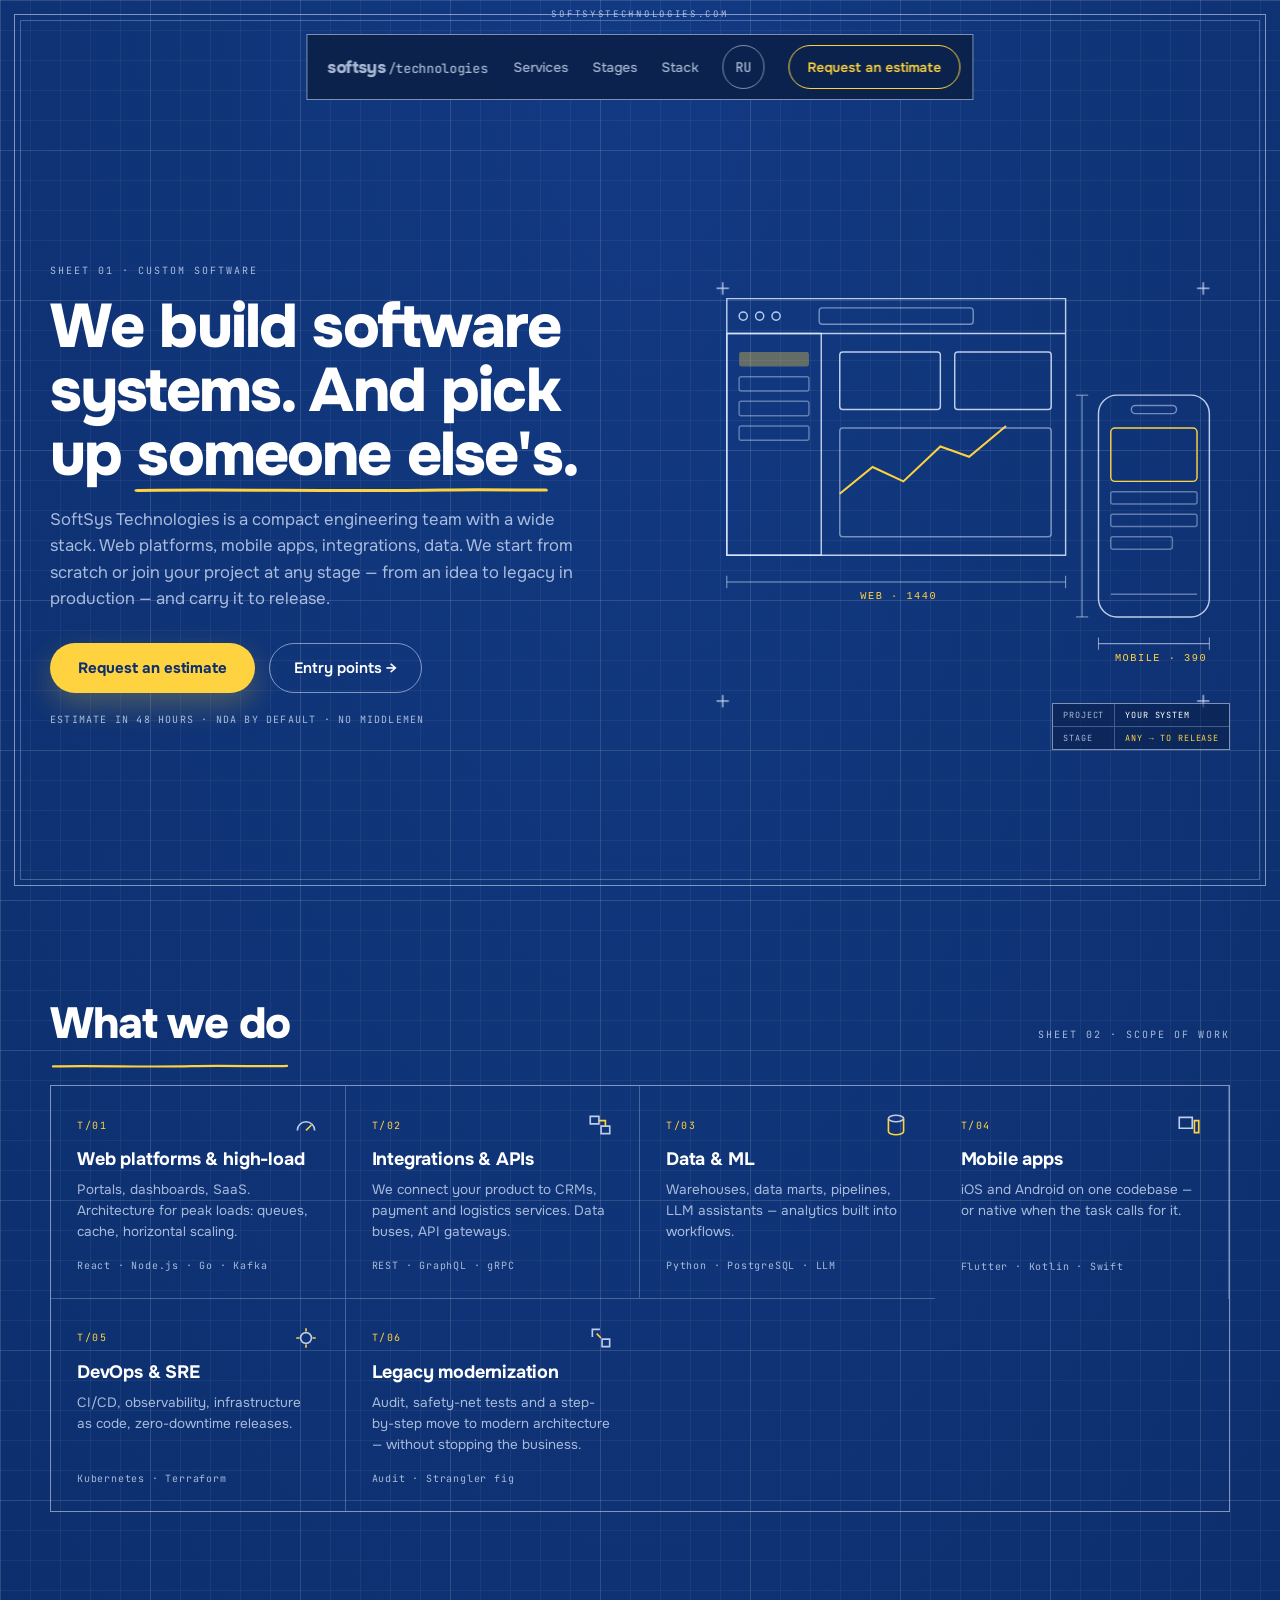
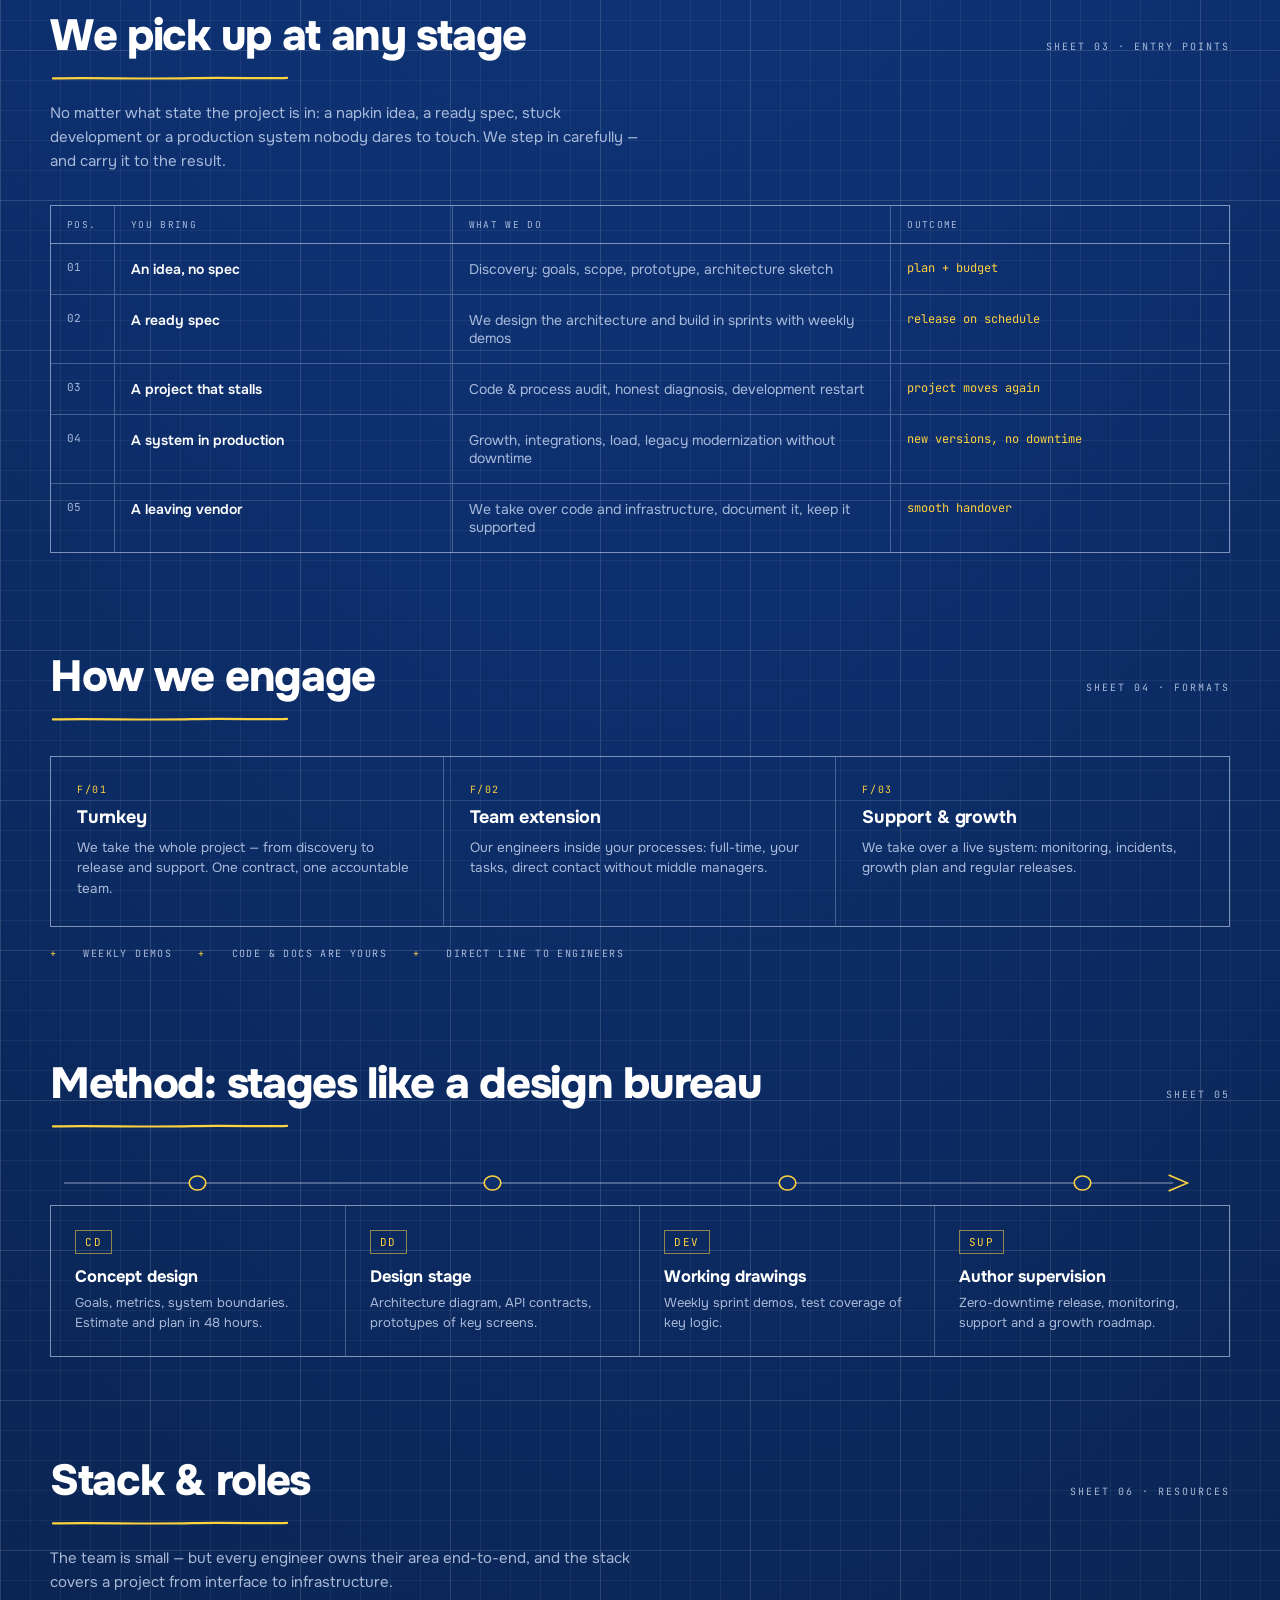
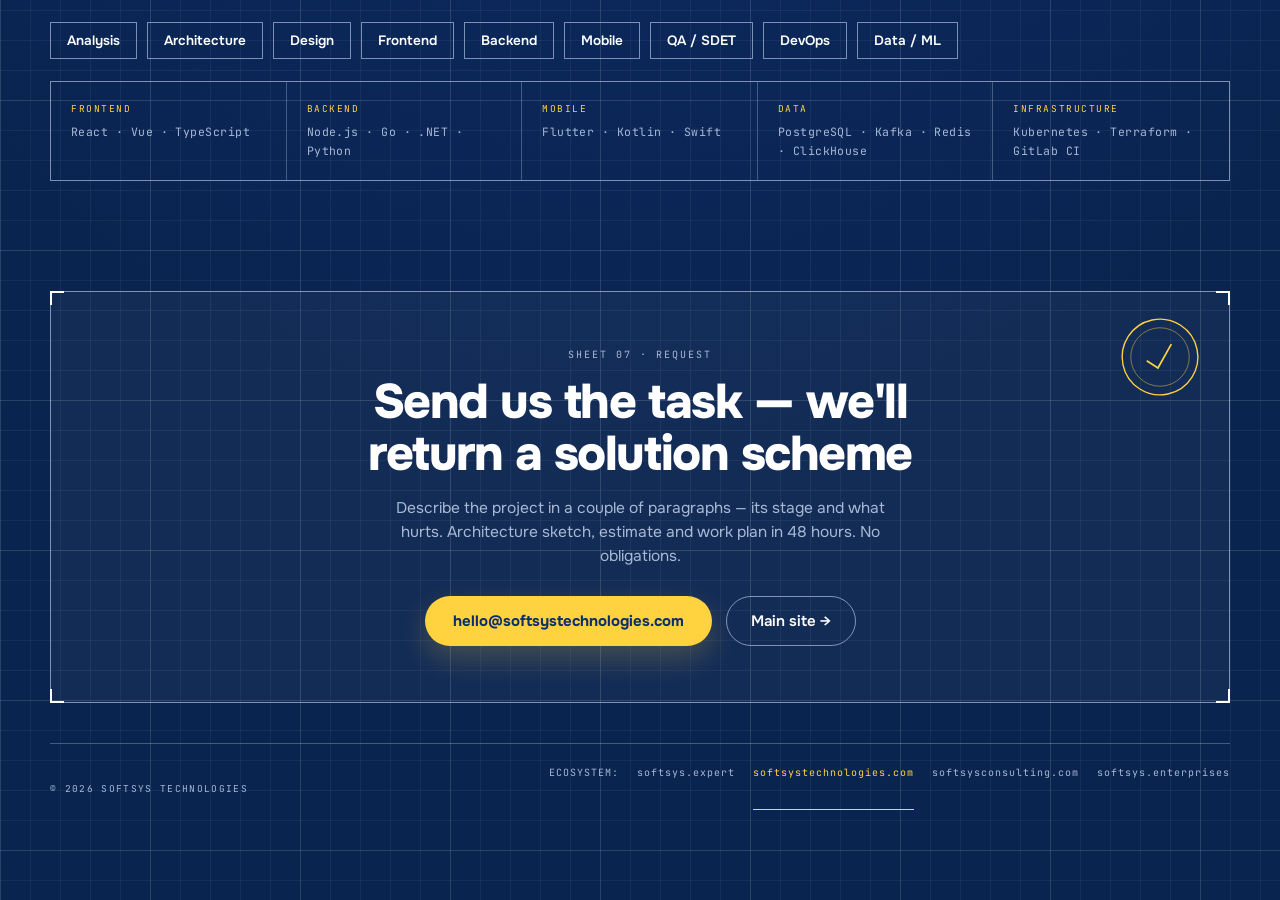
==== commit 843cd943: "Publish Technologies site for custom domain" ====
--- a/en/index.html
+++ b/en/index.html
@@ -3,7 +3,7 @@
 <head>
 <meta charset="UTF-8">
 <meta name="viewport" content="width=device-width,initial-scale=1">
-<link rel="icon" type="image/svg+xml" href="/softsys-technologies-site/favicon.svg">
+<link rel="icon" type="image/svg+xml" href="/favicon.svg">
 <!--seo:start-->
 <title>Software systems &amp; engineering — SoftSys Technologies</title>
 <meta name="description" content="Web platforms, mobile applications, integrations, data and DevOps. We build from scratch or take over existing software at any stage.">
@@ -28,8 +28,8 @@
 <meta name="twitter:description" content="Web platforms, mobile applications, integrations, data and DevOps. We build from scratch or take over existing software at any stage.">
 <meta name="twitter:image" content="https://softsystechnologies.com/og-image.png">
 <script type="application/ld+json">{"@context":"https://schema.org","@graph":[{"@type":"Organization","@id":"https://softsystechnologies.com/#organization","name":"SoftSys Technologies","url":"https://softsystechnologies.com/","email":"hello@softsystechnologies.com"},{"@type":"WebSite","@id":"https://softsystechnologies.com/#website","name":"SoftSys Technologies","url":"https://softsystechnologies.com/","inLanguage":["ru","en"],"publisher":{"@id":"https://softsystechnologies.com/#organization"}},{"@type":"WebPage","@id":"https://softsystechnologies.com/en/","url":"https://softsystechnologies.com/en/","name":"Software systems & engineering — SoftSys Technologies","description":"Web platforms, mobile applications, integrations, data and DevOps. We build from scratch or take over existing software at any stage.","inLanguage":"en","isPartOf":{"@id":"https://softsystechnologies.com/#website"},"about":{"@id":"https://softsystechnologies.com/#organization"}}]}</script><!--seo:end-->
-  <script type="module" crossorigin src="/softsys-technologies-site/assets/index-CgQhOwXW.js"></script>
-  <link rel="stylesheet" crossorigin href="/softsys-technologies-site/assets/index-CUdcSi9C.css">
+  <script type="module" crossorigin src="/assets/index-C6gl6QK1.js"></script>
+  <link rel="stylesheet" crossorigin href="/assets/index-D1662glP.css">
 </head>
 <body>
 <div id="app"><!--[--><a class="skip-link" href="#main">Skip to content</a><header class="site-header"><nav class="site-nav" aria-label="Main navigation"><a class="brand" href="#top">softsys<span>/technologies</span></a><button class="menu-toggle" type="button" aria-label="Menu" aria-expanded="false" aria-controls="primary-menu"><span></span><span></span></button><div id="primary-menu" class="nav-links"><a href="#services">Services</a><a href="#stages">Stages</a><a href="#stack">Stack</a><a class="language-link" href="../" hreflang="ru">RU</a><a class="nav-cta" href="#contact">Request an estimate</a></div></nav></header><main id="main"><div class="d1 d2 frame-decoration" aria-hidden="true"></div><div class="d3 frame-decoration" aria-hidden="true">SOFTSYSTECHNOLOGIES.COM</div><section data-draw-scope data-draw class="page-section hero d14" id="top"><div class="responsive-grid hero-grid d15"><div><div class="reveal d16">SHEET 01 · CUSTOM SOFTWARE</div><h1 class="reveal d17">We build software systems. And pick up <span class="d18">someone else&#39;s<svg viewBox="0 0 200 16" preserveAspectRatio="none" fill="none" aria-hidden="true" focusable="false" class="d19"><path d="M4 9.4 C 48 8.1, 100 10.6, 148 9 C 172 8.2, 190 9.5, 196 9" stroke="#FFD23F" stroke-width="3" stroke-linecap="round" stroke-dasharray="200" stroke-dashoffset="200" class="d20"></path></svg></span>.</h1><p class="reveal d21">SoftSys Technologies is a compact engineering team with a wide stack. Web platforms, mobile apps, integrations, data. We start from scratch or join your project at any stage — from an idea to legacy in production — and carry it to release.</p><div class="actions reveal d22"><a href="#contact" class="d23 d24">Request an estimate</a><a href="#stages" class="d25 d26">Entry points →</a></div><div class="reveal d27">ESTIMATE IN 48 HOURS · NDA BY DEFAULT · NO MIDDLEMEN</div></div><div class="reveal d28"><svg viewBox="0 0 520 430" fill="none" aria-hidden="true" focusable="false" class="d29"><g stroke="rgba(220,232,255,.85)" stroke-width="1.4"><rect x="30" y="24" width="330" height="250" stroke-dasharray="1200" stroke-dashoffset="1200" class="d30"></rect><line x1="30" y1="58" x2="360" y2="58" stroke-dasharray="330" stroke-dashoffset="330" class="d31"></line><circle cx="46" cy="41" r="4" stroke-dasharray="26" stroke-dashoffset="26" class="d32"></circle><circle cx="62" cy="41" r="4" stroke-dasharray="26" stroke-dashoffset="26" class="d33"></circle><circle cx="78" cy="41" r="4" stroke-dasharray="26" stroke-dashoffset="26" class="d34"></circle><rect x="120" y="33" width="150" height="16" rx="3" stroke="rgba(220,232,255,.5)" stroke-dasharray="340" stroke-dashoffset="340" class="d35"></rect><rect x="30" y="58" width="92" height="216" stroke-dasharray="620" stroke-dashoffset="620" class="d36"></rect><rect x="42" y="76" width="68" height="14" rx="2" fill="rgba(255,210,63,.35)" stroke="none"></rect><rect x="42" y="100" width="68" height="14" rx="2" stroke="rgba(220,232,255,.4)" stroke-dasharray="170" stroke-dashoffset="170" class="d37"></rect><rect x="42" y="124" width="68" height="14" rx="2" stroke="rgba(220,232,255,.4)" stroke-dasharray="170" stroke-dashoffset="170" class="d38"></rect><rect x="42" y="148" width="68" height="14" rx="2" stroke="rgba(220,232,255,.4)" stroke-dasharray="170" stroke-dashoffset="170" class="d39"></rect><rect x="140" y="76" width="98" height="56" rx="3" stroke-dasharray="310" stroke-dashoffset="310" class="d40"></rect><rect x="252" y="76" width="94" height="56" rx="3" stroke-dasharray="310" stroke-dashoffset="310" class="d41"></rect><path d="M140 214 l32 -26 l30 14 l36 -34 l28 10 l36 -30" stroke-width="2" stroke-dasharray="260" stroke-dashoffset="260" class="d42"></path><rect x="140" y="150" width="206" height="106" rx="3" stroke="rgba(220,232,255,.5)" stroke-dasharray="630" stroke-dashoffset="630" class="d43"></rect></g><g stroke="rgba(220,232,255,.85)" stroke-width="1.4"><rect x="392" y="118" width="108" height="216" rx="18" stroke-dasharray="700" stroke-dashoffset="700" class="d44"></rect><rect x="424" y="128" width="44" height="8" rx="4" stroke="rgba(220,232,255,.5)" stroke-dasharray="110" stroke-dashoffset="110" class="d45"></rect><rect x="404" y="150" width="84" height="52" rx="4" stroke-dasharray="280" stroke-dashoffset="280" class="d46"></rect><rect x="404" y="212" width="84" height="12" rx="2" stroke="rgba(220,232,255,.4)" stroke-dasharray="200" stroke-dashoffset="200" class="d47"></rect><rect x="404" y="234" width="84" height="12" rx="2" stroke="rgba(220,232,255,.4)" stroke-dasharray="200" stroke-dashoffset="200" class="d48"></rect><rect x="404" y="256" width="60" height="12" rx="2" stroke="rgba(220,232,255,.4)" stroke-dasharray="150" stroke-dashoffset="150" class="d49"></rect><line x1="404" y1="312" x2="488" y2="312" stroke="rgba(220,232,255,.4)" stroke-dasharray="84" stroke-dashoffset="84" class="d50"></line></g><g stroke="rgba(220,232,255,.6)" stroke-width="1"><line x1="30" y1="300" x2="360" y2="300" stroke-dasharray="330" stroke-dashoffset="330" class="d51"></line><line x1="30" y1="294" x2="30" y2="306"></line><line x1="360" y1="294" x2="360" y2="306"></line><line x1="392" y1="360" x2="500" y2="360" stroke-dasharray="108" stroke-dashoffset="108" class="d52"></line><line x1="392" y1="354" x2="392" y2="366"></line><line x1="500" y1="354" x2="500" y2="366"></line><line x1="376" y1="118" x2="376" y2="334" stroke-dasharray="216" stroke-dashoffset="216" class="d53"></line><line x1="370" y1="118" x2="382" y2="118"></line><line x1="370" y1="334" x2="382" y2="334"></line></g><g fill="#FFD23F" font-family="JetBrains Mono,monospace" font-size="10" letter-spacing="1.5"><text x="160" y="317" opacity="0" class="d54">WEB · 1440</text><text x="408" y="377" opacity="0" class="d55">MOBILE · 390</text></g><g stroke="rgba(220,232,255,.9)" stroke-width="1.2"><path d="M20 14 h12 M26 8 v12"></path><path d="M488 14 h12 M494 8 v12"></path><path d="M20 416 h12 M26 410 v12"></path><path d="M488 416 h12 M494 410 v12"></path></g></svg><div class="responsive-grid d56"><span class="d57">PROJECT</span><span class="d58">YOUR SYSTEM</span><span class="d59">STAGE</span><span class="d60">ANY → TO RELEASE</span></div></div></div></section><section data-draw-scope data-draw id="services" class="page-section d61"><div class="d62"><div class="d63"><div><h2 class="d64">What we do</h2><svg viewBox="0 0 240 12" fill="none" aria-hidden="true" focusable="false" class="d65"><path d="M3 7.4 C 45 6.3, 95 8.4, 142 7.1 C 182 6.1, 216 8, 237 6.9" stroke="#FFD23F" stroke-width="2.2" stroke-linecap="round" stroke-dasharray="240" stroke-dashoffset="240" class="d66"></path></svg></div><span class="d67">SHEET 02 · SCOPE OF WORK</span></div><div class="responsive-grid d68"><div class="reveal d69 d70"><div class="d71"><span class="d72">T/01</span><svg viewBox="0 0 24 24" fill="none" stroke="rgba(220,232,255,.85)" stroke-width="1.5" aria-hidden="true" focusable="false" class="d73"><path d="M4 17a8 8 0 0 1 16 0" stroke-dasharray="100" stroke-dashoffset="100" class="d74"></path><path d="M12 17l5-5" stroke-dasharray="30" stroke-dashoffset="30" class="d75"></path></svg></div><h3 class="d76">Web platforms &amp; high-load</h3><p class="d77">Portals, dashboards, SaaS. Architecture for peak loads: queues, cache, horizontal scaling.</p><span class="d78">React · Node.js · Go · Kafka</span></div><div class="reveal d79 d80"><div class="d81"><span class="d82">T/02</span><svg viewBox="0 0 24 24" fill="none" stroke="rgba(220,232,255,.85)" stroke-width="1.5" aria-hidden="true" focusable="false" class="d83"><path d="M3 4h8v7H3z" stroke-dasharray="60" stroke-dashoffset="60" class="d84"></path><path d="M13 13h8v7h-8z" stroke-dasharray="60" stroke-dashoffset="60" class="d85"></path><path d="M11 8h6v5" stroke-dasharray="30" stroke-dashoffset="30" class="d86"></path></svg></div><h3 class="d87">Integrations &amp; APIs</h3><p class="d88">We connect your product to CRMs, payment and logistics services. Data buses, API gateways.</p><span class="d89">REST · GraphQL · gRPC</span></div><div class="reveal d90 d91"><div class="d92"><span class="d93">T/03</span><svg viewBox="0 0 24 24" fill="none" stroke="rgba(220,232,255,.85)" stroke-width="1.5" aria-hidden="true" focusable="false" class="d94"><path d="M5 6c0-1.7 3.1-3 7-3s7 1.3 7 3-3.1 3-7 3-7-1.3-7-3z" stroke-dasharray="60" stroke-dashoffset="60" class="d95"></path><path d="M5 6v12c0 1.7 3.1 3 7 3s7-1.3 7-3V6" stroke-dasharray="70" stroke-dashoffset="70" class="d96"></path></svg></div><h3 class="d97">Data &amp; ML</h3><p class="d98">Warehouses, data marts, pipelines, LLM assistants — analytics built into workflows.</p><span class="d99">Python · PostgreSQL · LLM</span></div><div class="reveal d100 d101"><div class="d102"><span class="d103">T/04</span><svg viewBox="0 0 24 24" fill="none" stroke="rgba(220,232,255,.85)" stroke-width="1.5" aria-hidden="true" focusable="false" class="d104"><path d="M3 5h12v10H3z" stroke-dasharray="80" stroke-dashoffset="80" class="d105"></path><path d="M17 8h4v11h-4z" stroke-dasharray="60" stroke-dashoffset="60" class="d106"></path></svg></div><h3 class="d107">Mobile apps</h3><p class="d108">iOS and Android on one codebase — or native when the task calls for it.</p><span class="d109">Flutter · Kotlin · Swift</span></div><div class="reveal d110 d111"><div class="d112"><span class="d113">T/05</span><svg viewBox="0 0 24 24" fill="none" stroke="rgba(220,232,255,.85)" stroke-width="1.5" aria-hidden="true" focusable="false" class="d114"><circle cx="12" cy="12" r="5" stroke-dasharray="35" stroke-dashoffset="35" class="d115"></circle><path d="M12 3v3M12 18v3M3 12h3M18 12h3" stroke-dasharray="40" stroke-dashoffset="40" class="d116"></path></svg></div><h3 class="d117">DevOps &amp; SRE</h3><p class="d118">CI/CD, observability, infrastructure as code, zero-downtime releases.</p><span class="d119">Kubernetes · Terraform</span></div><div class="reveal d120 d121"><div class="d122"><span class="d123">T/06</span><svg viewBox="0 0 24 24" fill="none" stroke="rgba(220,232,255,.85)" stroke-width="1.5" aria-hidden="true" focusable="false" class="d124"><path d="M4 11V4h7" stroke-dasharray="30" stroke-dashoffset="30" class="d125"></path><path d="M13 13h7v7h-7z" stroke-dasharray="60" stroke-dashoffset="60" class="d126"></path><path d="M8 8l4 4" stroke-dasharray="12" stroke-dashoffset="12" class="d127"></path></svg></div><h3 class="d128">Legacy modernization</h3><p class="d129">Audit, safety-net tests and a step-by-step move to modern architecture — without stopping the business.</p><span class="d130">Audit · Strangler fig</span></div></div></div></section><section data-draw-scope data-draw id="stages" class="page-section d131"><div class="d132"><div class="d133"><div><h2 class="d134">We pick up at any stage</h2><svg viewBox="0 0 240 12" fill="none" aria-hidden="true" focusable="false" class="d135"><path d="M3 7.4 C 45 6.3, 95 8.4, 142 7.1 C 182 6.1, 216 8, 237 6.9" stroke="#FFD23F" stroke-width="2.2" stroke-linecap="round" stroke-dasharray="240" stroke-dashoffset="240" class="d136"></path></svg></div><span class="d137">SHEET 03 · ENTRY POINTS</span></div><p class="d138">No matter what state the project is in: a napkin idea, a ready spec, stuck development or a production system nobody dares to touch. We step in carefully — and carry it to the result.</p><div class="d139"><div class="responsive-grid stage-head d140"><span class="d141">POS.</span><span class="d142">YOU BRING</span><span class="d143">WHAT WE DO</span><span class="d144">OUTCOME</span></div><div class="responsive-grid stage-row reveal d145 d146"><span class="d147">01</span><span data-label="YOU BRING" class="d148">An idea, no spec</span><span data-label="WHAT WE DO" class="d149">Discovery: goals, scope, prototype, architecture sketch</span><span data-label="OUTCOME" class="d150">plan + budget</span></div><div class="responsive-grid stage-row reveal d151 d152"><span class="d153">02</span><span data-label="YOU BRING" class="d154">A ready spec</span><span data-label="WHAT WE DO" class="d155">We design the architecture and build in sprints with weekly demos</span><span data-label="OUTCOME" class="d156">release on schedule</span></div><div class="responsive-grid stage-row reveal d157 d158"><span class="d159">03</span><span data-label="YOU BRING" class="d160">A project that stalls</span><span data-label="WHAT WE DO" class="d161">Code &amp; process audit, honest diagnosis, development restart</span><span data-label="OUTCOME" class="d162">project moves again</span></div><div class="responsive-grid stage-row reveal d163 d164"><span class="d165">04</span><span data-label="YOU BRING" class="d166">A system in production</span><span data-label="WHAT WE DO" class="d167">Growth, integrations, load, legacy modernization without downtime</span><span data-label="OUTCOME" class="d168">new versions, no downtime</span></div><div class="responsive-grid stage-row reveal d169 d170"><span class="d171">05</span><span data-label="YOU BRING" class="d172">A leaving vendor</span><span data-label="WHAT WE DO" class="d173">We take over code and infrastructure, document it, keep it supported</span><span data-label="OUTCOME" class="d174">smooth handover</span></div></div></div></section><section data-draw-scope data-draw id="formats" class="page-section d175"><div class="d176"><div class="d177"><div><h2 class="d178">How we engage</h2><svg viewBox="0 0 240 12" fill="none" aria-hidden="true" focusable="false" class="d179"><path d="M3 7.4 C 45 6.3, 95 8.4, 142 7.1 C 182 6.1, 216 8, 237 6.9" stroke="#FFD23F" stroke-width="2.2" stroke-linecap="round" stroke-dasharray="240" stroke-dashoffset="240" class="d180"></path></svg></div><span class="d181">SHEET 04 · FORMATS</span></div><div class="responsive-grid d182"><div class="reveal d183 d184"><span class="d185">F/01</span><h3 class="d186">Turnkey</h3><p class="d187">We take the whole project — from discovery to release and support. One contract, one accountable team.</p></div><div class="reveal d188 d189"><span class="d190">F/02</span><h3 class="d191">Team extension</h3><p class="d192">Our engineers inside your processes: full-time, your tasks, direct contact without middle managers.</p></div><div class="reveal d193 d194"><span class="d195">F/03</span><h3 class="d196">Support &amp; growth</h3><p class="d197">We take over a live system: monitoring, incidents, growth plan and regular releases.</p></div></div><div class="reveal d198"><span class="d199">+</span><span>WEEKLY DEMOS</span><span class="d200">+</span><span>CODE &amp; DOCS ARE YOURS</span><span class="d201">+</span><span>DIRECT LINE TO ENGINEERS</span></div></div></section><section data-draw-scope data-draw id="method" class="page-section d202"><div class="d203"><div class="d204"><div><h2 class="d205">Method: stages like a design bureau</h2><svg viewBox="0 0 240 12" fill="none" aria-hidden="true" focusable="false" class="d206"><path d="M3 7.4 C 45 6.3, 95 8.4, 142 7.1 C 182 6.1, 216 8, 237 6.9" stroke="#FFD23F" stroke-width="2.2" stroke-linecap="round" stroke-dasharray="240" stroke-dashoffset="240" class="d207"></path></svg></div><span class="d208">SHEET 05</span></div><svg viewBox="0 0 1000 44" preserveAspectRatio="none" fill="none" aria-hidden="true" focusable="false" class="d209"><path d="M12 22 H952" stroke="rgba(220,232,255,.6)" stroke-width="1.2" stroke-dasharray="940" stroke-dashoffset="940" class="d210"></path><path d="M948 14 l16 8 -16 8" stroke="#FFD23F" stroke-width="1.4" stroke-dasharray="40" stroke-dashoffset="40" class="d211"></path><circle cx="125" cy="22" r="7" stroke="#FFD23F" stroke-width="1.4" fill="#0D2F6E" stroke-dasharray="44" stroke-dashoffset="44" class="d212"></circle><circle cx="375" cy="22" r="7" stroke="#FFD23F" stroke-width="1.4" fill="#0D2F6E" stroke-dasharray="44" stroke-dashoffset="44" class="d213"></circle><circle cx="625" cy="22" r="7" stroke="#FFD23F" stroke-width="1.4" fill="#0D2F6E" stroke-dasharray="44" stroke-dashoffset="44" class="d214"></circle><circle cx="875" cy="22" r="7" stroke="#FFD23F" stroke-width="1.4" fill="#0D2F6E" stroke-dasharray="44" stroke-dashoffset="44" class="d215"></circle></svg><div class="responsive-grid d216"><div class="reveal d217"><div class="d218">CD</div><b class="d219">Concept design</b><p class="d220">Goals, metrics, system boundaries. Estimate and plan in 48 hours.</p></div><div class="reveal d221"><div class="d222">DD</div><b class="d223">Design stage</b><p class="d224">Architecture diagram, API contracts, prototypes of key screens.</p></div><div class="reveal d225"><div class="d226">DEV</div><b class="d227">Working drawings</b><p class="d228">Weekly sprint demos, test coverage of key logic.</p></div><div class="reveal d229"><div class="d230">SUP</div><b class="d231">Author supervision</b><p class="d232">Zero-downtime release, monitoring, support and a growth roadmap.</p></div></div></div></section><section data-draw-scope data-draw id="stack" class="page-section d233"><div class="d234"><div class="d235"><div><h2 class="d236">Stack &amp; roles</h2><svg viewBox="0 0 240 12" fill="none" aria-hidden="true" focusable="false" class="d237"><path d="M3 7.4 C 45 6.3, 95 8.4, 142 7.1 C 182 6.1, 216 8, 237 6.9" stroke="#FFD23F" stroke-width="2.2" stroke-linecap="round" stroke-dasharray="240" stroke-dashoffset="240" class="d238"></path></svg></div><span class="d239">SHEET 06 · RESOURCES</span></div><p class="d240">The team is small — but every engineer owns their area end-to-end, and the stack covers a project from interface to infrastructure.</p><div class="reveal d241"><span class="d242">Analysis</span><span class="d243">Architecture</span><span class="d244">Design</span><span class="d245">Frontend</span><span class="d246">Backend</span><span class="d247">Mobile</span><span class="d248">QA / SDET</span><span class="d249">DevOps</span><span class="d250">Data / ML</span></div><div class="responsive-grid d251"><div class="reveal d252"><div class="d253">FRONTEND</div><div class="d254">React · Vue · TypeScript</div></div><div class="reveal d255"><div class="d256">BACKEND</div><div class="d257">Node.js · Go · .NET · Python</div></div><div class="reveal d258"><div class="d259">MOBILE</div><div class="d260">Flutter · Kotlin · Swift</div></div><div class="reveal d261"><div class="d262">DATA</div><div class="d263">PostgreSQL · Kafka · Redis · ClickHouse</div></div><div class="reveal d264"><div class="d265">INFRASTRUCTURE</div><div class="d266">Kubernetes · Terraform · GitLab CI</div></div></div></div></section><section data-draw-scope data-draw id="contact" class="page-section d267"><div class="d268"><div class="d269"></div><div class="d270"></div><div class="d271"></div><div class="d272"></div><svg viewBox="0 0 100 100" fill="none" aria-hidden="true" focusable="false" class="d273"><circle cx="50" cy="50" r="44" stroke="#FFD23F" stroke-width="1.6" stroke-dasharray="277" stroke-dashoffset="277" class="d274"></circle><circle cx="50" cy="50" r="34" stroke="rgba(255,210,63,.5)" stroke-width="1" stroke-dasharray="214" stroke-dashoffset="214" class="d275"></circle><path d="M34 51 l11 11 l21 -24" stroke="#FFD23F" stroke-width="2" stroke-dasharray="50" stroke-dashoffset="50" class="d276"></path></svg><div class="d277">SHEET 07 · REQUEST</div><h2 class="d278">Send us the task — we&#39;ll return a solution scheme</h2><p class="d279">Describe the project in a couple of paragraphs — its stage and what hurts. Architecture sketch, estimate and work plan in 48 hours. No obligations.</p><div class="actions d280"><a href="mailto:hello@softsystechnologies.com" class="d281 d282">hello@softsystechnologies.com</a><a href="https://softsys.expert" class="d283 d284">Main site →</a></div></div><div class="d285"><div class="d286">© 2026 SOFTSYS TECHNOLOGIES</div><div class="actions d287"><span class="d288">ECOSYSTEM:</span><a href="https://softsys.expert">softsys.expert</a><span class="d289">softsystechnologies.com</span><a href="https://softsysconsulting.com">softsysconsulting.com</a><a href="https://softsys.enterprises">softsys.enterprises</a></div></div></section></main><!--]--></div>
--- a/assets/index-D1662glP.css
+++ b/assets/index-D1662glP.css
@@ -0,0 +1 @@
+@font-face{font-family:Onest Variable;font-style:normal;font-display:swap;font-weight:100 900;src:url(/assets/onest-cyrillic-ext-wght-normal-DOFToQv1.woff2)format("woff2-variations");unicode-range:U+460-52F,U+1C80-1C8A,U+20B4,U+2DE0-2DFF,U+A640-A69F,U+FE2E-FE2F}@font-face{font-family:Onest Variable;font-style:normal;font-display:swap;font-weight:100 900;src:url(/assets/onest-cyrillic-wght-normal-DayYxulF.woff2)format("woff2-variations");unicode-range:U+301,U+400-45F,U+490-491,U+4B0-4B1,U+2116}@font-face{font-family:Onest Variable;font-style:normal;font-display:swap;font-weight:100 900;src:url(/assets/onest-math-wght-normal-Bl4ZGkZl.woff2)format("woff2-variations");unicode-range:U+302-303,U+305,U+307-308,U+310,U+312,U+315,U+31A,U+326-327,U+32C,U+32F-330,U+332-333,U+338,U+33A,U+346,U+34D,U+391-3A1,U+3A3-3A9,U+3B1-3C9,U+3D1,U+3D5-3D6,U+3F0-3F1,U+3F4-3F5,U+2016-2017,U+2034-2038,U+203C,U+2040,U+2043,U+2047,U+2050,U+2057,U+205F,U+2070-2071,U+2074-208E,U+2090-209C,U+20D0-20DC,U+20E1,U+20E5-20EF,U+2100-2112,U+2114-2115,U+2117-2121,U+2123-214F,U+2190,U+2192,U+2194-21AE,U+21B0-21E5,U+21F1-21F2,U+21F4-2211,U+2213-2214,U+2216-22FF,U+2308-230B,U+2310,U+2319,U+231C-2321,U+2336-237A,U+237C,U+2395,U+239B-23B7,U+23D0,U+23DC-23E1,U+2474-2475,U+25AF,U+25B3,U+25B7,U+25BD,U+25C1,U+25CA,U+25CC,U+25FB,U+266D-266F,U+27C0-27FF,U+2900-2AFF,U+2B0E-2B11,U+2B30-2B4C,U+2BFE,U+3030,U+FF5B,U+FF5D,U+1D400-1D7FF,U+1EE??}@font-face{font-family:Onest Variable;font-style:normal;font-display:swap;font-weight:100 900;src:url(/assets/onest-symbols-wght-normal-DxQzqQfC.woff2)format("woff2-variations");unicode-range:U+1-C,U+E-1F,U+7F-9F,U+20DD-20E0,U+20E2-20E4,U+2150-218F,U+2190,U+2192,U+2194-2199,U+21AF,U+21E6-21F0,U+21F3,U+2218-2219,U+2299,U+22C4-22C6,U+2300-243F,U+2440-244A,U+2460-24FF,U+25A0-27BF,U+28??,U+2921-2922,U+2981,U+29BF,U+29EB,U+2B??,U+4DC0-4DFF,U+FFF9-FFFB,U+10140-1018E,U+10190-1019C,U+101A0,U+101D0-101FD,U+102E0-102FB,U+10E60-10E7E,U+1D2C0-1D2D3,U+1D2E0-1D37F,U+1F0??,U+1F100-1F1AD,U+1F1E6-1F1FF,U+1F30D-1F30F,U+1F315,U+1F31C,U+1F31E,U+1F320-1F32C,U+1F336,U+1F378,U+1F37D,U+1F382,U+1F393-1F39F,U+1F3A7-1F3A8,U+1F3AC-1F3AF,U+1F3C2,U+1F3C4-1F3C6,U+1F3CA-1F3CE,U+1F3D4-1F3E0,U+1F3ED,U+1F3F1-1F3F3,U+1F3F5-1F3F7,U+1F408,U+1F415,U+1F41F,U+1F426,U+1F43F,U+1F441-1F442,U+1F444,U+1F446-1F449,U+1F44C-1F44E,U+1F453,U+1F46A,U+1F47D,U+1F4A3,U+1F4B0,U+1F4B3,U+1F4B9,U+1F4BB,U+1F4BF,U+1F4C8-1F4CB,U+1F4D6,U+1F4DA,U+1F4DF,U+1F4E3-1F4E6,U+1F4EA-1F4ED,U+1F4F7,U+1F4F9-1F4FB,U+1F4FD-1F4FE,U+1F503,U+1F507-1F50B,U+1F50D,U+1F512-1F513,U+1F53E-1F54A,U+1F54F-1F5FA,U+1F610,U+1F650-1F67F,U+1F687,U+1F68D,U+1F691,U+1F694,U+1F698,U+1F6AD,U+1F6B2,U+1F6B9-1F6BA,U+1F6BC,U+1F6C6-1F6CF,U+1F6D3-1F6D7,U+1F6E0-1F6EA,U+1F6F0-1F6F3,U+1F6F7-1F6FC,U+1F7??,U+1F800-1F80B,U+1F810-1F847,U+1F850-1F859,U+1F860-1F887,U+1F890-1F8AD,U+1F8B0-1F8BB,U+1F8C0-1F8C1,U+1F900-1F90B,U+1F93B,U+1F946,U+1F984,U+1F996,U+1F9E9,U+1FA00-1FA6F,U+1FA70-1FA7C,U+1FA80-1FA89,U+1FA8F-1FAC6,U+1FACE-1FADC,U+1FADF-1FAE9,U+1FAF0-1FAF8,U+1FB??}@font-face{font-family:Onest Variable;font-style:normal;font-display:swap;font-weight:100 900;src:url(/assets/onest-vietnamese-wght-normal-BBxOatbv.woff2)format("woff2-variations");unicode-range:U+102-103,U+110-111,U+128-129,U+168-169,U+1A0-1A1,U+1AF-1B0,U+300-301,U+303-304,U+308-309,U+323,U+329,U+1EA0-1EF9,U+20AB}@font-face{font-family:Onest Variable;font-style:normal;font-display:swap;font-weight:100 900;src:url(/assets/onest-latin-ext-wght-normal-QAhDxQuo.woff2)format("woff2-variations");unicode-range:U+100-2BA,U+2BD-2C5,U+2C7-2CC,U+2CE-2D7,U+2DD-2FF,U+304,U+308,U+329,U+1D00-1DBF,U+1E00-1E9F,U+1EF2-1EFF,U+2020,U+20A0-20AB,U+20AD-20C0,U+2113,U+2C60-2C7F,U+A720-A7FF}@font-face{font-family:Onest Variable;font-style:normal;font-display:swap;font-weight:100 900;src:url(/assets/onest-latin-wght-normal-Dun_Rd-l.woff2)format("woff2-variations");unicode-range:U+??,U+131,U+152-153,U+2BB-2BC,U+2C6,U+2DA,U+2DC,U+304,U+308,U+329,U+2000-206F,U+20AC,U+2122,U+2191,U+2193,U+2212,U+2215,U+FEFF,U+FFFD}@font-face{font-family:JetBrains Mono Variable;font-style:normal;font-display:swap;font-weight:100 800;src:url([data-uri])format("woff2-variations");unicode-range:U+460-52F,U+1C80-1C8A,U+20B4,U+2DE0-2DFF,U+A640-A69F,U+FE2E-FE2F}@font-face{font-family:JetBrains Mono Variable;font-style:normal;font-display:swap;font-weight:100 800;src:url(/assets/jetbrains-mono-cyrillic-wght-normal-D73BlboJ.woff2)format("woff2-variations");unicode-range:U+301,U+400-45F,U+490-491,U+4B0-4B1,U+2116}@font-face{font-family:JetBrains Mono Variable;font-style:normal;font-display:swap;font-weight:100 800;src:url(/assets/jetbrains-mono-greek-wght-normal-Bw9x6K1M.woff2)format("woff2-variations");unicode-range:U+370-377,U+37A-37F,U+384-38A,U+38C,U+38E-3A1,U+3A3-3FF}@font-face{font-family:JetBrains Mono Variable;font-style:normal;font-display:swap;font-weight:100 800;src:url(/assets/jetbrains-mono-vietnamese-wght-normal-Bt-aOZkq.woff2)format("woff2-variations");unicode-range:U+102-103,U+110-111,U+128-129,U+168-169,U+1A0-1A1,U+1AF-1B0,U+300-301,U+303-304,U+308-309,U+323,U+329,U+1EA0-1EF9,U+20AB}@font-face{font-family:JetBrains Mono Variable;font-style:normal;font-display:swap;font-weight:100 800;src:url(/assets/jetbrains-mono-latin-ext-wght-normal-DBQx-q_a.woff2)format("woff2-variations");unicode-range:U+100-2BA,U+2BD-2C5,U+2C7-2CC,U+2CE-2D7,U+2DD-2FF,U+304,U+308,U+329,U+1D00-1DBF,U+1E00-1E9F,U+1EF2-1EFF,U+2020,U+20A0-20AB,U+20AD-20C0,U+2113,U+2C60-2C7F,U+A720-A7FF}@font-face{font-family:JetBrains Mono Variable;font-style:normal;font-display:swap;font-weight:100 800;src:url(/assets/jetbrains-mono-latin-wght-normal-B9CIFXIH.woff2)format("woff2-variations");unicode-range:U+??,U+131,U+152-153,U+2BB-2BC,U+2C6,U+2DA,U+2DC,U+304,U+308,U+329,U+2000-206F,U+20AC,U+2122,U+2191,U+2193,U+2212,U+2215,U+FEFF,U+FFFD}:root{--paper:#0d2f6e;--ink:#f2f6ff;--line:#dce8ff8c;--line-soft:#dce8ff47;--dim:#dce8ffbf;--acc:#ffd23f}html,body{background:var(--paper);color:var(--ink);-webkit-font-smoothing:antialiased;margin:0;padding:0;font-family:Onest Variable,sans-serif}body{background:linear-gradient(to right,#ffffff0d 1px,transparent 1px) 0 0/30px 30px,linear-gradient(to bottom,#ffffff0d 1px,transparent 1px) 0 0/30px 30px,linear-gradient(to right,#ffffff16 1px,transparent 1px) 0 0/150px 150px,linear-gradient(to bottom,#ffffff16 1px,transparent 1px) 0 0/150px 150px,radial-gradient(120% 90% at 50% 0%,#123a83 0%,var(--paper) 58%,#0a2450 100%)}a{color:var(--dim);text-decoration:none}a:hover{color:var(--acc)}@keyframes fin{to{opacity:1;transform:none}}@keyframes dash{to{stroke-dashoffset:0}}.d1{border:1px solid var(--line);pointer-events:none;z-index:40;position:fixed;top:14px;bottom:14px;left:14px;right:14px}.d2:before{content:"";border:1px solid var(--line-soft);position:absolute;top:5px;bottom:5px;left:5px;right:5px}.d3{letter-spacing:.3em;color:var(--dim);z-index:41;font-family:JetBrains Mono Variable,monospace;font-size:9px;position:fixed;top:8px;left:50%;translate:-50%}.d4{z-index:50;border:1px solid var(--line);-webkit-backdrop-filter:blur(10px);backdrop-filter:blur(10px);opacity:0;background:#0a214ab8;align-items:center;gap:24px;padding:11px 14px 11px 20px;animation:.7s cubic-bezier(.2,.7,.2,1) 50ms forwards fin;display:flex;position:fixed;top:34px;left:50%;transform:translateY(8px)}.d5{letter-spacing:-.02em;color:#fff;align-items:baseline;gap:2px;font-size:16px;font-weight:800;display:flex}.d6{color:var(--dim);font-family:JetBrains Mono Variable,monospace;font-size:13px;font-weight:500}.d7,.d8,.d9{font-size:13.5px;font-weight:500}.d10{border:1px solid var(--line);color:var(--dim);cursor:pointer;background:0 0;border-radius:999px;padding:8px 12px;font-family:JetBrains Mono Variable,monospace;font-size:11px;font-weight:600}.d11:hover{color:#ffd23f;border-color:#ffd23f}.d12{border:1px solid var(--acc);color:var(--acc);white-space:nowrap;border-radius:999px;padding:9px 18px;font-size:13.5px;font-weight:600}.d13:hover{color:#0d2f6e;background:#ffd23f}.d14{flex-direction:column;justify-content:center;min-height:100svh;padding:130px 48px 60px;display:flex;position:relative}.d15{grid-template-columns:1.05fr .95fr;align-items:center;gap:56px;width:100%;max-width:1180px;margin:0 auto;display:grid}.d16{letter-spacing:.2em;color:var(--dim);opacity:0;font-family:JetBrains Mono Variable,monospace;font-size:10px;animation:.6s .1s forwards fin}.d17{letter-spacing:-.03em;color:#fff;opacity:0;margin:18px 0 0;font-size:clamp(40px,4.8vw,68px);font-weight:800;line-height:1.04;animation:.7s cubic-bezier(.2,.7,.2,1) .18s forwards fin;transform:translateY(10px)}.d18{display:inline-block;position:relative}.d19{width:104%;height:16px;position:absolute;bottom:-10px;left:-2%}.d20{animation:.8s 1s forwards dash}.d21{max-width:48ch;color:var(--dim);opacity:0;margin:20px 0 0;font-size:clamp(15px,1.3vw,17.5px);line-height:1.6;animation:.7s cubic-bezier(.2,.7,.2,1) .28s forwards fin;transform:translateY(10px)}.d22{opacity:0;flex-wrap:wrap;align-items:center;gap:14px;margin-top:30px;animation:.7s cubic-bezier(.2,.7,.2,1) .38s forwards fin;display:flex;transform:translateY(10px)}.d23{background:var(--acc);color:#0d2f6e;white-space:nowrap;border-radius:999px;padding:15px 28px;font-size:15px;font-weight:700;transition:transform .15s;box-shadow:0 12px 30px #ffd23f40}.d24:hover{color:#0d2f6e;background:#ffdf6b;transform:translateY(-1px)}.d25{border:1px solid var(--line);color:#fff;white-space:nowrap;border-radius:999px;padding:14px 24px;font-size:15px;font-weight:600}.d26:hover{color:#fff;border-color:#fff}.d27{letter-spacing:.12em;color:var(--dim);opacity:0;margin-top:20px;font-family:JetBrains Mono Variable,monospace;font-size:10px;animation:.6s .45s forwards fin}.d28{opacity:0;animation:.8s cubic-bezier(.2,.7,.2,1) .4s forwards fin;position:relative;transform:translateY(12px)}.d29{width:100%;height:auto;display:block}.d30{animation:1.6s .5s forwards dash}.d31{animation:1s .9s forwards dash}.d32{animation:.5s 1s forwards dash}.d33{animation:.5s 1.1s forwards dash}.d34{animation:.5s 1.2s forwards dash}.d35{animation:1s 1.05s forwards dash}.d36{animation:1.2s 1s forwards dash}.d37{animation:.7s 1.25s forwards dash}.d38{animation:.7s 1.35s forwards dash}.d39{animation:.7s 1.45s forwards dash}.d40{animation:.9s 1.3s forwards dash}.d41{animation:.9s 1.45s forwards dash}.d42{stroke:#ffd23f;animation:1.4s 1.7s forwards dash}.d43{animation:1.2s 1.55s forwards dash}.d44{animation:1.6s .8s forwards dash}.d45{animation:.6s 1.5s forwards dash}.d46{stroke:#ffd23f;animation:.9s 1.6s forwards dash}.d47{animation:.7s 1.75s forwards dash}.d48{animation:.7s 1.85s forwards dash}.d49{animation:.7s 1.95s forwards dash}.d50{animation:.6s 2.05s forwards dash}.d51{animation:1s 2s forwards dash}.d52{animation:.8s 2.2s forwards dash}.d53{animation:1s 2.1s forwards dash}.d54{animation:.6s 2.4s forwards fin}.d55{animation:.6s 2.5s forwards fin}.d56{border:1px solid var(--line);letter-spacing:.1em;color:var(--dim);background:#0a214a99;grid-template-columns:auto auto;font-family:JetBrains Mono Variable,monospace;font-size:8.5px;display:grid;position:absolute;bottom:-34px;right:0}.d57{border-bottom:1px solid var(--line-soft);border-right:1px solid var(--line-soft);padding:5px 10px}.d58{border-bottom:1px solid var(--line-soft);color:#fff;padding:5px 10px}.d59{border-right:1px solid var(--line-soft);padding:5px 10px}.d60{color:var(--acc);padding:5px 10px}.d61{padding:96px 48px 0}.d62{max-width:1180px;margin:0 auto}.d63{flex-wrap:wrap;justify-content:space-between;align-items:baseline;gap:18px;padding-bottom:14px;display:flex}.d64{letter-spacing:-.03em;color:#fff;margin:0;font-size:clamp(30px,3.4vw,48px);font-weight:800}.d65{width:240px;height:12px;margin-top:8px;display:block}.d66{animation:.9s .1s forwards dash}.d67{letter-spacing:.2em;color:var(--dim);font-family:JetBrains Mono Variable,monospace;font-size:10px}.d68{border:1px solid var(--line);grid-template-columns:repeat(auto-fit,minmax(min(100%,280px),1fr));gap:0;display:grid}.d69{border-right:1px solid var(--line-soft);border-bottom:1px solid var(--line-soft);opacity:0;flex-direction:column;gap:10px;padding:26px;animation:.6s .1s forwards fin;display:flex}.d70:hover{background:#ffffff0d}.d71{justify-content:space-between;align-items:center;display:flex}.d72{letter-spacing:.16em;color:var(--acc);font-family:JetBrains Mono Variable,monospace;font-size:10px}.d73{width:26px;height:26px}.d74{animation:.8s .3s forwards dash}.d75{stroke:#ffd23f;animation:.4s 1s forwards dash}.d76{letter-spacing:-.01em;color:#fff;margin:0;font-size:18px}.d77{color:var(--dim);margin:0;font-size:13.5px;line-height:1.55}.d78{letter-spacing:.08em;color:var(--dim);margin-top:auto;padding-top:6px;font-family:JetBrains Mono Variable,monospace;font-size:10px}.d79{border-right:1px solid var(--line-soft);border-bottom:1px solid var(--line-soft);opacity:0;flex-direction:column;gap:10px;padding:26px;animation:.6s .2s forwards fin;display:flex}.d80:hover{background:#ffffff0d}.d81{justify-content:space-between;align-items:center;display:flex}.d82{letter-spacing:.16em;color:var(--acc);font-family:JetBrains Mono Variable,monospace;font-size:10px}.d83{width:26px;height:26px}.d84{animation:.6s .4s forwards dash}.d85{animation:.6s .7s forwards dash}.d86{stroke:#ffd23f;animation:.5s 1s forwards dash}.d87{letter-spacing:-.01em;color:#fff;margin:0;font-size:18px}.d88{color:var(--dim);margin:0;font-size:13.5px;line-height:1.55}.d89{letter-spacing:.08em;color:var(--dim);margin-top:auto;padding-top:6px;font-family:JetBrains Mono Variable,monospace;font-size:10px}.d90{border-bottom:1px solid var(--line-soft);opacity:0;flex-direction:column;gap:10px;padding:26px;animation:.6s .3s forwards fin;display:flex}.d91:hover{background:#ffffff0d}.d92{justify-content:space-between;align-items:center;display:flex}.d93{letter-spacing:.16em;color:var(--acc);font-family:JetBrains Mono Variable,monospace;font-size:10px}.d94{width:26px;height:26px}.d95{animation:.7s .5s forwards dash}.d96{stroke:#ffd23f;animation:.7s .9s forwards dash}.d97{letter-spacing:-.01em;color:#fff;margin:0;font-size:18px}.d98{color:var(--dim);margin:0;font-size:13.5px;line-height:1.55}.d99{letter-spacing:.08em;color:var(--dim);margin-top:auto;padding-top:6px;font-family:JetBrains Mono Variable,monospace;font-size:10px}.d100{border-right:1px solid var(--line-soft);opacity:0;flex-direction:column;gap:10px;padding:26px;animation:.6s .4s forwards fin;display:flex}.d101:hover{background:#ffffff0d}.d102{justify-content:space-between;align-items:center;display:flex}.d103{letter-spacing:.16em;color:var(--acc);font-family:JetBrains Mono Variable,monospace;font-size:10px}.d104{width:26px;height:26px}.d105{animation:.7s .6s forwards dash}.d106{stroke:#ffd23f;animation:.6s 1s forwards dash}.d107{letter-spacing:-.01em;color:#fff;margin:0;font-size:18px}.d108{color:var(--dim);margin:0;font-size:13.5px;line-height:1.55}.d109{letter-spacing:.08em;color:var(--dim);margin-top:auto;padding-top:6px;font-family:JetBrains Mono Variable,monospace;font-size:10px}.d110{border-right:1px solid var(--line-soft);opacity:0;flex-direction:column;gap:10px;padding:26px;animation:.6s .5s forwards fin;display:flex}.d111:hover{background:#ffffff0d}.d112{justify-content:space-between;align-items:center;display:flex}.d113{letter-spacing:.16em;color:var(--acc);font-family:JetBrains Mono Variable,monospace;font-size:10px}.d114{width:26px;height:26px}.d115{animation:.7s .7s forwards dash}.d116{stroke:#ffd23f;animation:.6s 1.1s forwards dash}.d117{letter-spacing:-.01em;color:#fff;margin:0;font-size:18px}.d118{color:var(--dim);margin:0;font-size:13.5px;line-height:1.55}.d119{letter-spacing:.08em;color:var(--dim);margin-top:auto;padding-top:6px;font-family:JetBrains Mono Variable,monospace;font-size:10px}.d120{opacity:0;flex-direction:column;gap:10px;padding:26px;animation:.6s .6s forwards fin;display:flex}.d121:hover{background:#ffffff0d}.d122{justify-content:space-between;align-items:center;display:flex}.d123{letter-spacing:.16em;color:var(--acc);font-family:JetBrains Mono Variable,monospace;font-size:10px}.d124{width:26px;height:26px}.d125{animation:.5s .8s forwards dash}.d126{animation:.6s 1.1s forwards dash}.d127{stroke:#ffd23f;animation:.4s 1.5s forwards dash}.d128{letter-spacing:-.01em;color:#fff;margin:0;font-size:18px}.d129{color:var(--dim);margin:0;font-size:13.5px;line-height:1.55}.d130{letter-spacing:.08em;color:var(--dim);margin-top:auto;padding-top:6px;font-family:JetBrains Mono Variable,monospace;font-size:10px}.d131{padding:96px 48px 0}.d132{max-width:1180px;margin:0 auto}.d133{flex-wrap:wrap;justify-content:space-between;align-items:baseline;gap:18px;display:flex}.d134{letter-spacing:-.03em;color:#fff;margin:0;font-size:clamp(30px,3.4vw,48px);font-weight:800}.d135{width:240px;height:12px;margin-top:8px;display:block}.d136{animation:.9s .1s forwards dash}.d137{letter-spacing:.2em;color:var(--dim);font-family:JetBrains Mono Variable,monospace;font-size:10px}.d138{max-width:60ch;color:var(--dim);margin:18px 0 0;font-size:15px;line-height:1.6}.d139{border:1px solid var(--line);margin-top:32px;font-size:14px}.d140{letter-spacing:.14em;color:var(--dim);border-bottom:1px solid var(--line);grid-template-columns:64px 1fr 1.3fr 1fr;gap:0;font-family:JetBrains Mono Variable,monospace;font-size:9.5px;display:grid}.d141,.d142,.d143{border-right:1px solid var(--line-soft);padding:12px 16px}.d144{padding:12px 16px}.d145{border-bottom:1px solid var(--line-soft);opacity:0;grid-template-columns:64px 1fr 1.3fr 1fr;animation:.5s .15s forwards fin;display:grid}.d146:hover{background:#ffffff0d}.d147{border-right:1px solid var(--line-soft);color:var(--dim);padding:16px;font-family:JetBrains Mono Variable,monospace;font-size:11px}.d148{border-right:1px solid var(--line-soft);color:#fff;padding:16px;font-weight:600}.d149{border-right:1px solid var(--line-soft);color:var(--dim);padding:16px}.d150{color:var(--acc);padding:16px;font-family:JetBrains Mono Variable,monospace;font-size:12px}.d151{border-bottom:1px solid var(--line-soft);opacity:0;grid-template-columns:64px 1fr 1.3fr 1fr;animation:.5s .3s forwards fin;display:grid}.d152:hover{background:#ffffff0d}.d153{border-right:1px solid var(--line-soft);color:var(--dim);padding:16px;font-family:JetBrains Mono Variable,monospace;font-size:11px}.d154{border-right:1px solid var(--line-soft);color:#fff;padding:16px;font-weight:600}.d155{border-right:1px solid var(--line-soft);color:var(--dim);padding:16px}.d156{color:var(--acc);padding:16px;font-family:JetBrains Mono Variable,monospace;font-size:12px}.d157{border-bottom:1px solid var(--line-soft);opacity:0;grid-template-columns:64px 1fr 1.3fr 1fr;animation:.5s .45s forwards fin;display:grid}.d158:hover{background:#ffffff0d}.d159{border-right:1px solid var(--line-soft);color:var(--dim);padding:16px;font-family:JetBrains Mono Variable,monospace;font-size:11px}.d160{border-right:1px solid var(--line-soft);color:#fff;padding:16px;font-weight:600}.d161{border-right:1px solid var(--line-soft);color:var(--dim);padding:16px}.d162{color:var(--acc);padding:16px;font-family:JetBrains Mono Variable,monospace;font-size:12px}.d163{border-bottom:1px solid var(--line-soft);opacity:0;grid-template-columns:64px 1fr 1.3fr 1fr;animation:.5s .6s forwards fin;display:grid}.d164:hover{background:#ffffff0d}.d165{border-right:1px solid var(--line-soft);color:var(--dim);padding:16px;font-family:JetBrains Mono Variable,monospace;font-size:11px}.d166{border-right:1px solid var(--line-soft);color:#fff;padding:16px;font-weight:600}.d167{border-right:1px solid var(--line-soft);color:var(--dim);padding:16px}.d168{color:var(--acc);padding:16px;font-family:JetBrains Mono Variable,monospace;font-size:12px}.d169{opacity:0;grid-template-columns:64px 1fr 1.3fr 1fr;animation:.5s .75s forwards fin;display:grid}.d170:hover{background:#ffffff0d}.d171{border-right:1px solid var(--line-soft);color:var(--dim);padding:16px;font-family:JetBrains Mono Variable,monospace;font-size:11px}.d172{border-right:1px solid var(--line-soft);color:#fff;padding:16px;font-weight:600}.d173{border-right:1px solid var(--line-soft);color:var(--dim);padding:16px}.d174{color:var(--acc);padding:16px;font-family:JetBrains Mono Variable,monospace;font-size:12px}.d175{padding:96px 48px 0}.d176{max-width:1180px;margin:0 auto}.d177{flex-wrap:wrap;justify-content:space-between;align-items:baseline;gap:18px;display:flex}.d178{letter-spacing:-.03em;color:#fff;margin:0;font-size:clamp(30px,3.4vw,48px);font-weight:800}.d179{width:240px;height:12px;margin-top:8px;display:block}.d180{animation:.9s .1s forwards dash}.d181{letter-spacing:.2em;color:var(--dim);font-family:JetBrains Mono Variable,monospace;font-size:10px}.d182{border:1px solid var(--line);grid-template-columns:repeat(auto-fit,minmax(min(100%,260px),1fr));gap:0;margin-top:32px;display:grid}.d183{border-right:1px solid var(--line-soft);opacity:0;flex-direction:column;gap:10px;padding:26px;animation:.6s .15s forwards fin;display:flex}.d184:hover{background:#ffffff0d}.d185{letter-spacing:.16em;color:var(--acc);font-family:JetBrains Mono Variable,monospace;font-size:10px}.d186{letter-spacing:-.01em;color:#fff;margin:0;font-size:18px}.d187{color:var(--dim);margin:0;font-size:13.5px;line-height:1.55}.d188{border-right:1px solid var(--line-soft);opacity:0;flex-direction:column;gap:10px;padding:26px;animation:.6s .3s forwards fin;display:flex}.d189:hover{background:#ffffff0d}.d190{letter-spacing:.16em;color:var(--acc);font-family:JetBrains Mono Variable,monospace;font-size:10px}.d191{letter-spacing:-.01em;color:#fff;margin:0;font-size:18px}.d192{color:var(--dim);margin:0;font-size:13.5px;line-height:1.55}.d193{opacity:0;flex-direction:column;gap:10px;padding:26px;animation:.6s .45s forwards fin;display:flex}.d194:hover{background:#ffffff0d}.d195{letter-spacing:.16em;color:var(--acc);font-family:JetBrains Mono Variable,monospace;font-size:10px}.d196{letter-spacing:-.01em;color:#fff;margin:0;font-size:18px}.d197{color:var(--dim);margin:0;font-size:13.5px;line-height:1.55}.d198{letter-spacing:.14em;color:var(--dim);opacity:0;flex-wrap:wrap;gap:26px;margin-top:20px;font-family:JetBrains Mono Variable,monospace;font-size:10px;animation:.6s .6s forwards fin;display:flex}.d199,.d200,.d201{color:var(--acc)}.d202{padding:96px 48px 0}.d203{max-width:1180px;margin:0 auto}.d204{flex-wrap:wrap;justify-content:space-between;align-items:baseline;gap:18px;display:flex}.d205{letter-spacing:-.03em;color:#fff;margin:0;font-size:clamp(30px,3.4vw,48px);font-weight:800}.d206{width:240px;height:12px;margin-top:8px;display:block}.d207{animation:.9s .1s forwards dash}.d208{letter-spacing:.2em;color:var(--dim);font-family:JetBrains Mono Variable,monospace;font-size:10px}.d209{width:100%;height:44px;margin-top:30px;display:block}.d210{animation:1.6s .2s forwards dash}.d211{animation:.4s 1.7s forwards dash}.d212{animation:.5s .5s forwards dash}.d213{animation:.5s .85s forwards dash}.d214{animation:.5s 1.2s forwards dash}.d215{animation:.5s 1.55s forwards dash}.d216{border:1px solid var(--line);grid-template-columns:repeat(auto-fit,minmax(min(100%,210px),1fr));gap:0;display:grid}.d217{border-right:1px solid var(--line-soft);opacity:0;padding:24px;animation:.6s .4s forwards fin}.d218{letter-spacing:.14em;color:var(--acc);border:1px solid #ffd23f8c;padding:4px 9px;font-family:JetBrains Mono Variable,monospace;font-size:11px;display:inline-block}.d219{color:#fff;margin-top:12px;font-size:16.5px;display:block}.d220{color:var(--dim);margin:6px 0 0;font-size:13px;line-height:1.5}.d221{border-right:1px solid var(--line-soft);opacity:0;padding:24px;animation:.6s .75s forwards fin}.d222{letter-spacing:.14em;color:var(--acc);border:1px solid #ffd23f8c;padding:4px 9px;font-family:JetBrains Mono Variable,monospace;font-size:11px;display:inline-block}.d223{color:#fff;margin-top:12px;font-size:16.5px;display:block}.d224{color:var(--dim);margin:6px 0 0;font-size:13px;line-height:1.5}.d225{border-right:1px solid var(--line-soft);opacity:0;padding:24px;animation:.6s 1.1s forwards fin}.d226{letter-spacing:.14em;color:var(--acc);border:1px solid #ffd23f8c;padding:4px 9px;font-family:JetBrains Mono Variable,monospace;font-size:11px;display:inline-block}.d227{color:#fff;margin-top:12px;font-size:16.5px;display:block}.d228{color:var(--dim);margin:6px 0 0;font-size:13px;line-height:1.5}.d229{opacity:0;padding:24px;animation:.6s 1.45s forwards fin}.d230{letter-spacing:.14em;color:var(--acc);border:1px solid #ffd23f8c;padding:4px 9px;font-family:JetBrains Mono Variable,monospace;font-size:11px;display:inline-block}.d231{color:#fff;margin-top:12px;font-size:16.5px;display:block}.d232{color:var(--dim);margin:6px 0 0;font-size:13px;line-height:1.5}.d233{padding:96px 48px 0}.d234{max-width:1180px;margin:0 auto}.d235{flex-wrap:wrap;justify-content:space-between;align-items:baseline;gap:18px;display:flex}.d236{letter-spacing:-.03em;color:#fff;margin:0;font-size:clamp(30px,3.4vw,48px);font-weight:800}.d237{width:240px;height:12px;margin-top:8px;display:block}.d238{animation:.9s .1s forwards dash}.d239{letter-spacing:.2em;color:var(--dim);font-family:JetBrains Mono Variable,monospace;font-size:10px}.d240{max-width:60ch;color:var(--dim);margin:18px 0 0;font-size:15px;line-height:1.6}.d241{opacity:0;flex-wrap:wrap;gap:10px;margin-top:28px;animation:.6s .2s forwards fin;display:flex}.d242,.d243,.d244,.d245,.d246,.d247,.d248,.d249,.d250{border:1px solid var(--line);color:#fff;padding:9px 16px;font-size:13.5px;font-weight:600}.d251{border:1px solid var(--line);grid-template-columns:repeat(auto-fit,minmax(min(100%,200px),1fr));gap:0;margin-top:22px;display:grid}.d252{border-right:1px solid var(--line-soft);opacity:0;padding:20px;animation:.6s .35s forwards fin}.d253{letter-spacing:.16em;color:var(--acc);font-family:JetBrains Mono Variable,monospace;font-size:9.5px}.d254{letter-spacing:.04em;color:var(--dim);margin-top:8px;font-family:JetBrains Mono Variable,monospace;font-size:11.5px;line-height:1.6}.d255{border-right:1px solid var(--line-soft);opacity:0;padding:20px;animation:.6s .45s forwards fin}.d256{letter-spacing:.16em;color:var(--acc);font-family:JetBrains Mono Variable,monospace;font-size:9.5px}.d257{letter-spacing:.04em;color:var(--dim);margin-top:8px;font-family:JetBrains Mono Variable,monospace;font-size:11.5px;line-height:1.6}.d258{border-right:1px solid var(--line-soft);opacity:0;padding:20px;animation:.6s .55s forwards fin}.d259{letter-spacing:.16em;color:var(--acc);font-family:JetBrains Mono Variable,monospace;font-size:9.5px}.d260{letter-spacing:.04em;color:var(--dim);margin-top:8px;font-family:JetBrains Mono Variable,monospace;font-size:11.5px;line-height:1.6}.d261{border-right:1px solid var(--line-soft);opacity:0;padding:20px;animation:.6s .65s forwards fin}.d262{letter-spacing:.16em;color:var(--acc);font-family:JetBrains Mono Variable,monospace;font-size:9.5px}.d263{letter-spacing:.04em;color:var(--dim);margin-top:8px;font-family:JetBrains Mono Variable,monospace;font-size:11.5px;line-height:1.6}.d264{opacity:0;padding:20px;animation:.6s .75s forwards fin}.d265{letter-spacing:.16em;color:var(--acc);font-family:JetBrains Mono Variable,monospace;font-size:9.5px}.d266{letter-spacing:.04em;color:var(--dim);margin-top:8px;font-family:JetBrains Mono Variable,monospace;font-size:11.5px;line-height:1.6}.d267{padding:110px 48px 90px}.d268{border:1px solid var(--line);text-align:center;background:#ffffff0a;max-width:1180px;margin:0 auto;padding:56px 40px;position:relative}.d269{border-top:2px solid #fff;border-left:2px solid #fff;width:14px;height:14px;position:absolute;top:-1px;left:-1px}.d270{border-top:2px solid #fff;border-right:2px solid #fff;width:14px;height:14px;position:absolute;top:-1px;right:-1px}.d271{border-bottom:2px solid #fff;border-left:2px solid #fff;width:14px;height:14px;position:absolute;bottom:-1px;left:-1px}.d272{border-bottom:2px solid #fff;border-right:2px solid #fff;width:14px;height:14px;position:absolute;bottom:-1px;right:-1px}.d273{width:86px;height:86px;position:absolute;top:22px;right:26px;transform:rotate(-12deg)}.d274{animation:1.2s .4s forwards dash}.d275{animation:1.2s .8s forwards dash}.d276{animation:.6s 1.6s forwards dash}.d277{letter-spacing:.2em;color:var(--dim);font-family:JetBrains Mono Variable,monospace;font-size:10px}.d278{letter-spacing:-.03em;color:#fff;max-width:20ch;margin:16px auto 0;font-size:clamp(30px,3.8vw,54px);font-weight:800;line-height:1.06}.d279{max-width:52ch;color:var(--dim);margin:16px auto 0;font-size:15.5px;line-height:1.55}.d280{flex-wrap:wrap;justify-content:center;gap:14px;margin-top:28px;display:flex}.d281{background:var(--acc);color:#0d2f6e;white-space:nowrap;border-radius:999px;padding:15px 28px;font-size:15px;font-weight:700;transition:transform .15s;box-shadow:0 12px 30px #ffd23f38}.d282:hover{color:#0d2f6e;background:#ffdf6b;transform:translateY(-1px)}.d283{border:1px solid var(--line);color:#fff;white-space:nowrap;border-radius:999px;padding:14px 24px;font-size:15px;font-weight:600}.d284:hover{color:#fff;border-color:#fff}.d285{border-top:1px solid var(--line-soft);flex-wrap:wrap;justify-content:space-between;align-items:center;gap:18px;max-width:1180px;margin:40px auto 0;padding-top:22px;display:flex}.d286{letter-spacing:.14em;color:var(--dim);font-family:JetBrains Mono Variable,monospace;font-size:9.5px}.d287{letter-spacing:.1em;flex-wrap:wrap;gap:18px;font-family:JetBrains Mono Variable,monospace;font-size:10px;display:flex}.d288{color:var(--dim)}.d289{color:var(--acc);border-bottom:1px solid var(--acc)}*,:before,:after{box-sizing:border-box}html{scroll-behavior:smooth;scroll-padding-top:0}body{min-width:320px;margin:0}button,input{font:inherit}button,a{-webkit-tap-highlight-color:transparent}a:focus-visible{outline-offset:5px;outline:3px solid}button:focus-visible{outline-offset:5px;outline:3px solid}input:focus-visible{outline-offset:5px;outline:3px solid}img,svg{max-width:100%}p,h1,h2,h3{overflow-wrap:break-word}section[id]{scroll-margin-top:110px}.skip-link{color:#142c69;z-index:100;background:#fff;padding:14px;position:fixed;top:8px;left:8px;transform:translateY(-200%)}.skip-link:focus{transform:none}.site-header{z-index:60;position:relative}.site-nav{white-space:nowrap;align-items:center;gap:26px;max-width:calc(100% - 32px);padding:10px 12px 10px 20px;display:flex;position:fixed;top:18px;left:50%;translate:-50%}.brand{letter-spacing:-.02em;align-items:baseline;gap:2px;font-size:17px;font-weight:800;display:flex}.brand span{font-family:JetBrains Mono Variable,monospace;font-size:14px;font-weight:600}.nav-links{align-items:center;gap:26px;display:flex}.nav-links>a{align-items:center;min-height:44px;font-size:14px;font-weight:500;display:inline-flex}.nav-cta{border-radius:999px;padding:9px 18px;font-weight:600!important}.menu-toggle{width:44px;height:44px;color:inherit;cursor:pointer;background:0 0;border:1px solid;border-radius:50%;flex-direction:column;justify-content:center;align-items:center;gap:5px;display:none}.menu-toggle span{background:currentColor;width:17px;height:2px;display:block}.page-section,.responsive-grid>*{min-width:0}.actions{flex-wrap:wrap}.actions>a{white-space:normal;text-align:center;overflow-wrap:anywhere;max-width:100%;min-height:44px}.site-footer{flex-wrap:wrap;justify-content:space-between;align-items:center;gap:18px;display:flex}.site-footer a{align-items:center;min-height:44px;display:inline-flex}@media (max-width:760px){.site-nav{justify-content:space-between;gap:12px;max-width:none;padding:8px 12px 8px 16px;top:12px;left:16px;right:16px;translate:none}.menu-toggle{flex:none;display:flex}.nav-links{white-space:normal;border:1px solid;flex-direction:column;align-items:stretch;gap:6px;padding:16px;display:none;position:absolute;top:calc(100% + 10px);left:0;right:0}.nav-links.open{display:flex}.nav-links>a{padding:10px 14px}.page-section{padding-left:20px;padding-right:20px}.page-section:not(.hero){margin-top:56px;padding-top:40px}.page-section h2{font-size:clamp(28px,7.5vw,38px)}.page-section p{line-height:1.65}.section-heading{flex-direction:column;align-items:flex-start;gap:12px}}@media (prefers-reduced-motion:reduce){html{scroll-behavior:auto}*,:before,:after{transition:none!important;animation:none!important}.reveal{opacity:1!important;transform:none!important}[stroke-dashoffset]{stroke-dashoffset:0!important}}.site-nav{border:1px solid var(--line);-webkit-backdrop-filter:blur(10px);backdrop-filter:blur(10px);color:#fff;background:#0a214af0;border-radius:0;top:34px}.brand span{color:var(--dim);font-size:13px;font-weight:500}.nav-links{gap:24px}.nav-links>a{font-size:13.5px}.nav-links .nav-cta{border:1px solid var(--acc);color:var(--acc)}.nav-links .nav-cta:hover{background:var(--acc);color:var(--paper)}.language-link{border:1px solid var(--line);border-radius:999px;padding:8px 12px;font-family:JetBrains Mono Variable,monospace}.hero{padding-top:150px}.hero-grid{grid-template-columns:minmax(0,1.05fr) minmax(0,.95fr)}.hero h1{font-size:clamp(40px,4.8vw,68px)}.frame-decoration{max-width:calc(100% - 28px)}.stage-row{grid-template-columns:64px minmax(0,1fr) minmax(0,1.3fr) minmax(0,1fr)}#contact a[href^=mailto\:]{overflow-wrap:anywhere;white-space:normal}#contact .actions{row-gap:14px}@media (max-width:960px){.hero-grid{grid-template-columns:minmax(0,1fr);gap:56px}.hero-grid>div:last-child{width:min(100%,550px);margin:0 auto 24px}.hero h1{max-width:18ch}.stage-row,.stage-head{grid-template-columns:40px minmax(0,1fr) minmax(0,1.3fr) minmax(0,1fr)}}@media (max-width:760px){.site-nav{padding:8px 10px 8px 14px;top:24px;left:20px;right:20px}.brand{font-size:15px}.brand span{font-size:11px}.nav-links{border-color:var(--line);background:#0d2f6e;padding:14px}.nav-links>a{padding:10px 12px}.frame-decoration{max-width:calc(100% - 14px);top:7px;bottom:7px;left:7px;right:7px}.frame-decoration+div{letter-spacing:.17em;white-space:nowrap;font-size:7px;top:4px;bottom:auto;left:50%;right:auto;translate:-50%}.hero{min-height:0;padding:130px 24px 40px}.hero h1{font-size:clamp(36px,9.7vw,60px);line-height:1.08}.hero-grid{gap:46px}.hero .actions{gap:12px}.hero .actions>a{padding:14px 20px;font-size:14px}.page-section:not(.hero){margin-top:24px;padding:40px 24px 0}.stage-head{display:none}.stage-row{grid-template-columns:minmax(0,1fr);padding:20px 0}.stage-row>div{border:0;padding:9px 20px}.stage-row>div:first-child{padding-top:0;font-size:22px}.stage-row [data-label]:before{content:attr(data-label);letter-spacing:.08em;color:var(--acc);margin-bottom:7px;font:10px JetBrains Mono Variable;display:block}#contact{padding-bottom:32px}#contact .actions>a{padding:14px 16px;font-size:13px}#contact h2{font-size:clamp(29px,8vw,38px)}}.draw-ready [data-draw-scope]:not(.is-drawn) *{animation-play-state:paused!important}.draw-ready [data-draw-scope].is-drawn [data-draw],.draw-ready [data-draw-scope].is-drawn *{animation-play-state:running}@media (max-width:760px){body{overflow-x:hidden}.menu-toggle{z-index:3;flex:none;width:44px;height:44px;position:relative}.menu-toggle span{width:18px;height:2px;margin-top:-1px;margin-left:-9px;transition:transform .22s;position:absolute;top:50%;left:50%}.menu-toggle span:first-child{transform:translateY(-4px)}.menu-toggle span:last-child{transform:translateY(4px)}.menu-toggle[aria-expanded=true] span:first-child{transform:rotate(45deg)}.menu-toggle[aria-expanded=true] span:last-child{transform:rotate(-45deg)}.nav-links{visibility:hidden;opacity:0;pointer-events:none;transition:visibility 0s linear .22s,opacity .22s,transform .22s;display:flex;transform:translateY(-8px)scale(.98)}.nav-links.open{visibility:visible;opacity:1;pointer-events:auto;transition-delay:0s;transform:none}.nav-links a{opacity:0;min-height:44px;transition:opacity .18s,transform .18s;transform:translateY(-5px)}.nav-links.open a{opacity:1;transform:none}.nav-links.open a:first-child{transition-delay:40ms}.nav-links.open a:nth-child(2){transition-delay:70ms}.nav-links.open a:nth-child(3){transition-delay:.1s}.nav-links.open a:nth-child(4){transition-delay:.13s}.nav-links.open a:nth-child(5){transition-delay:.16s}}
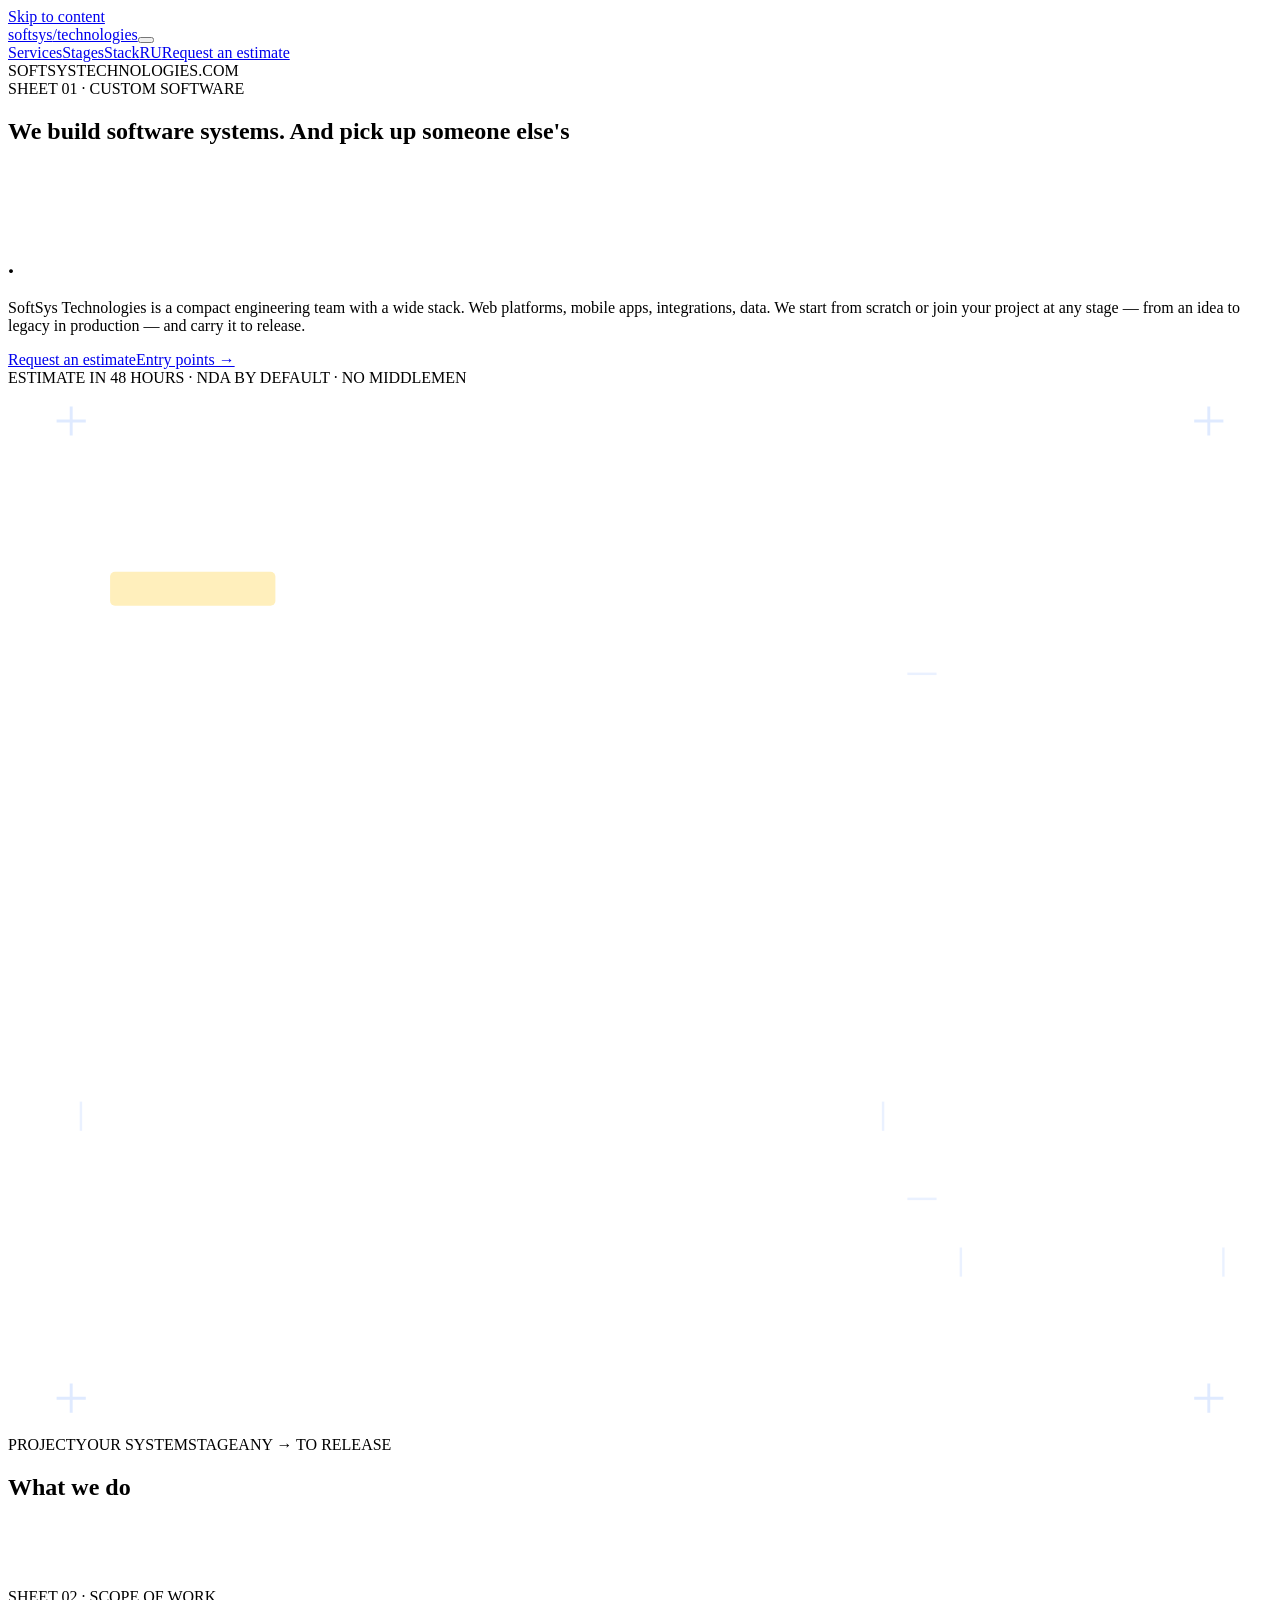
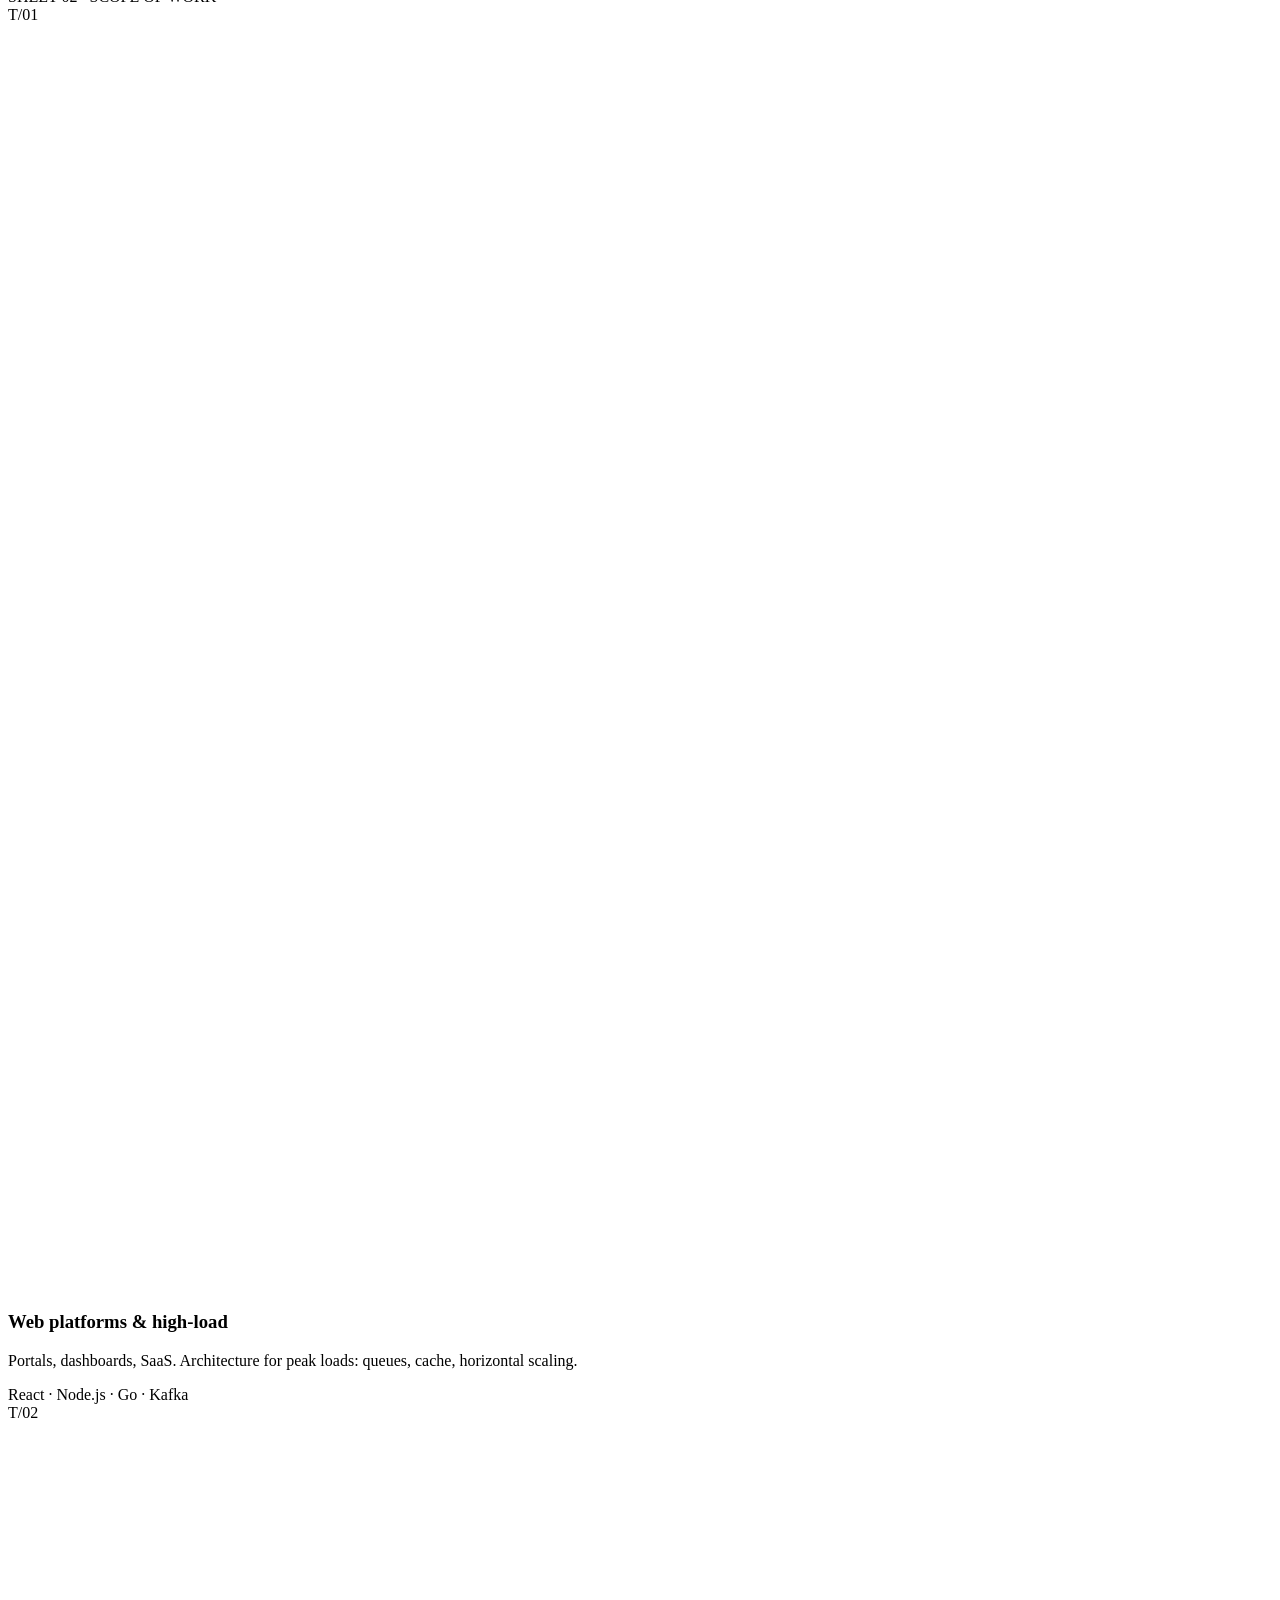
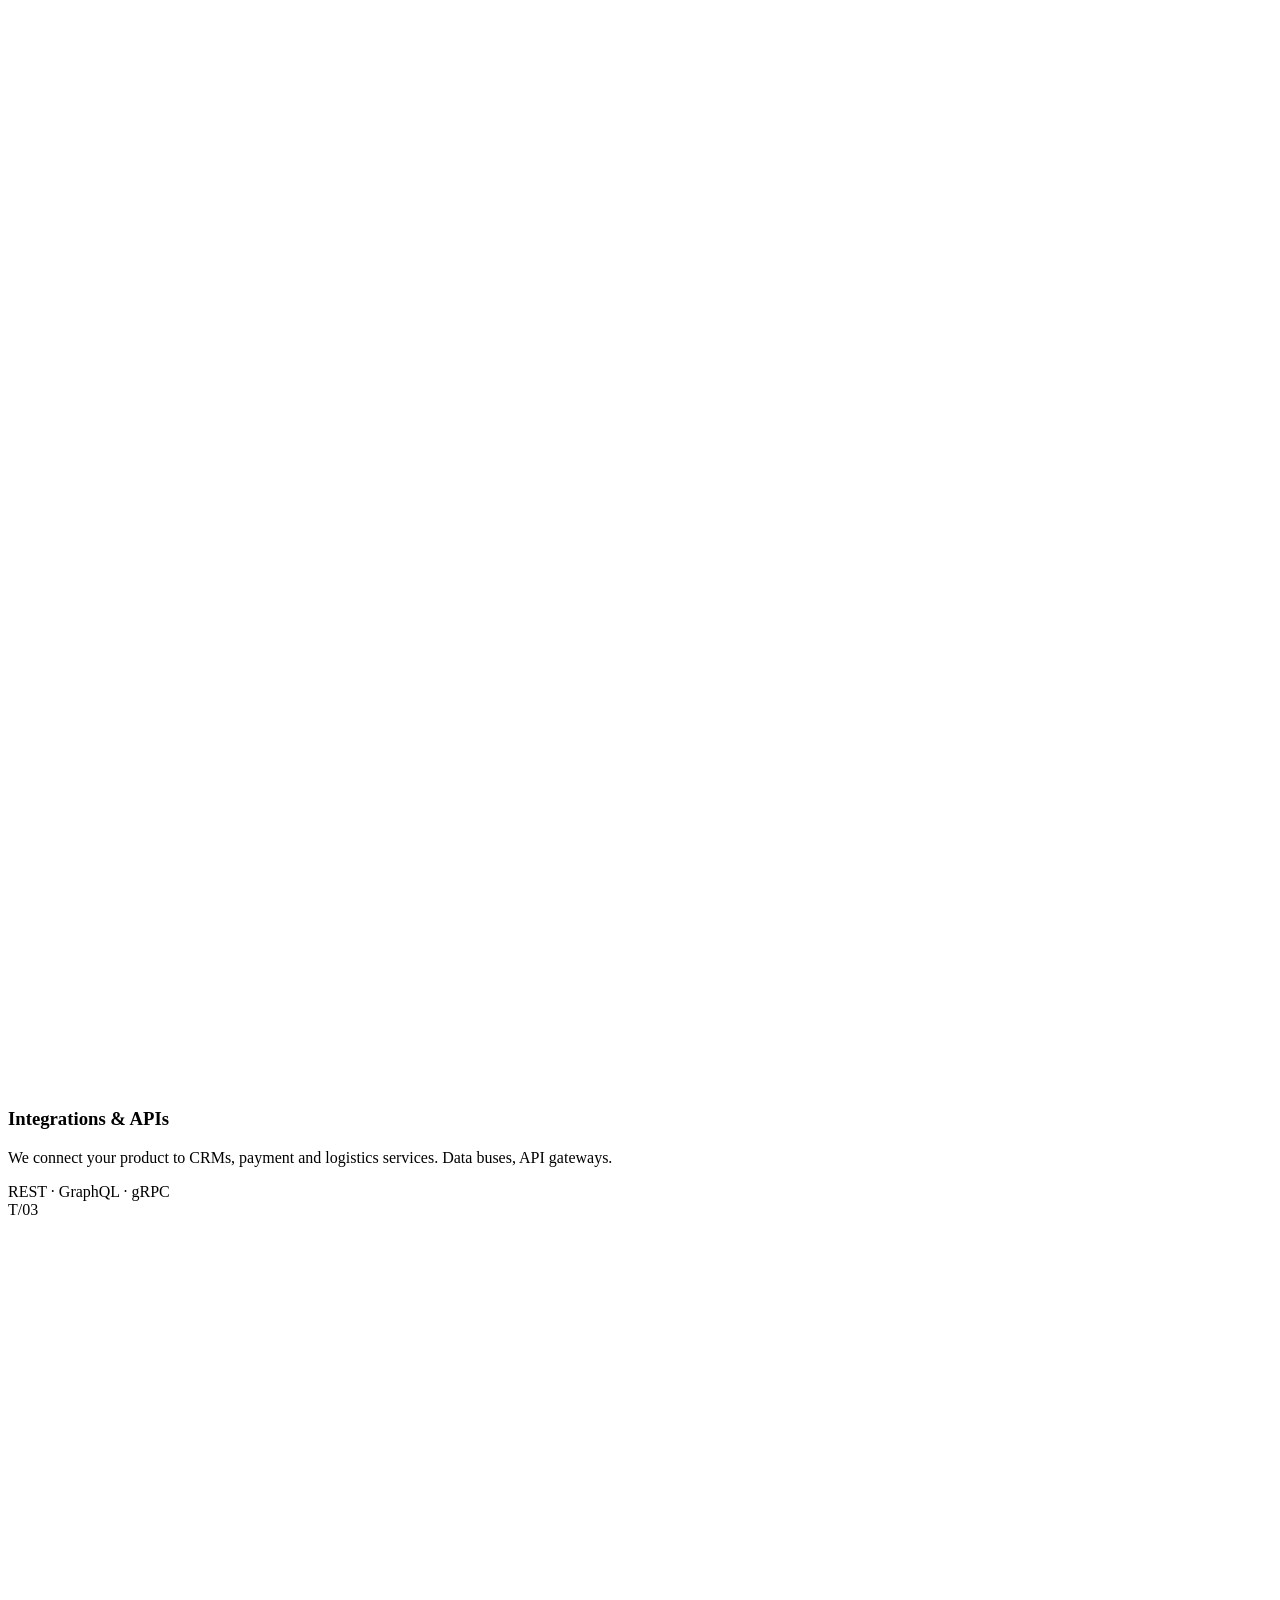
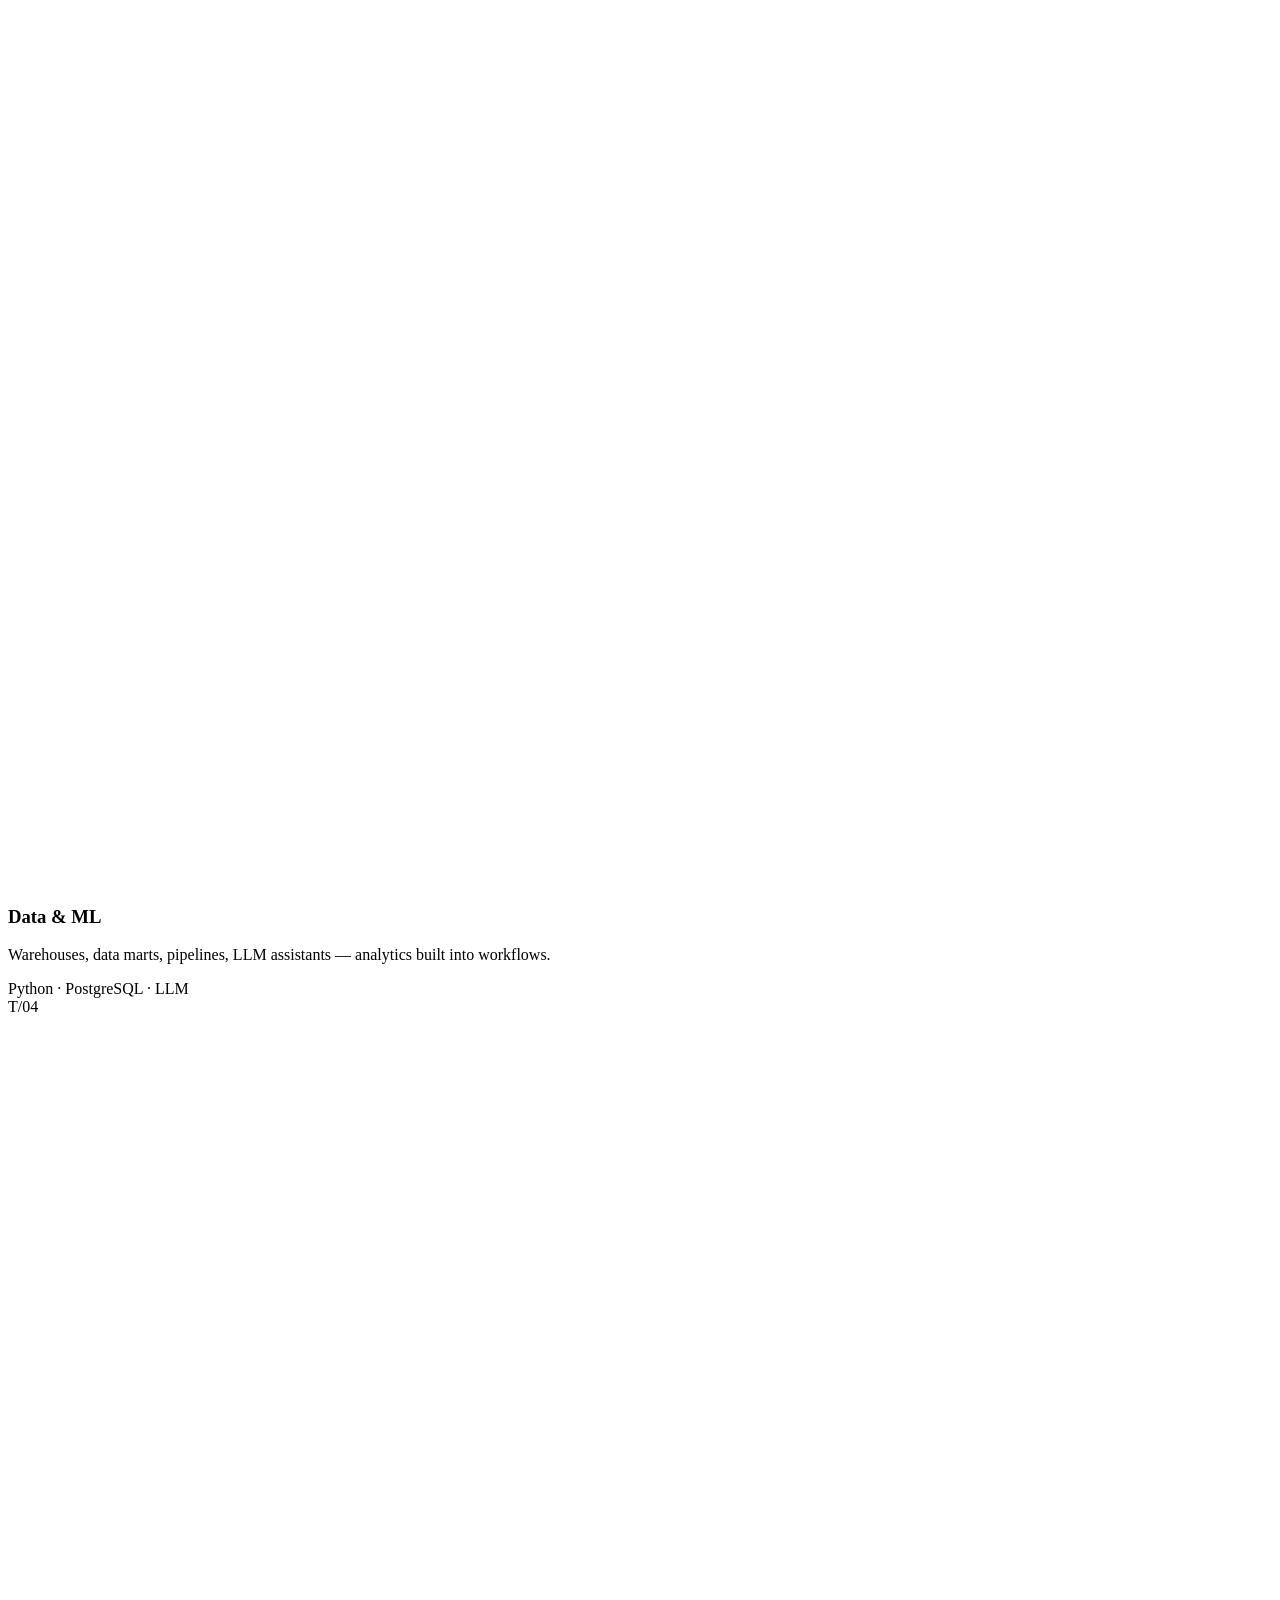
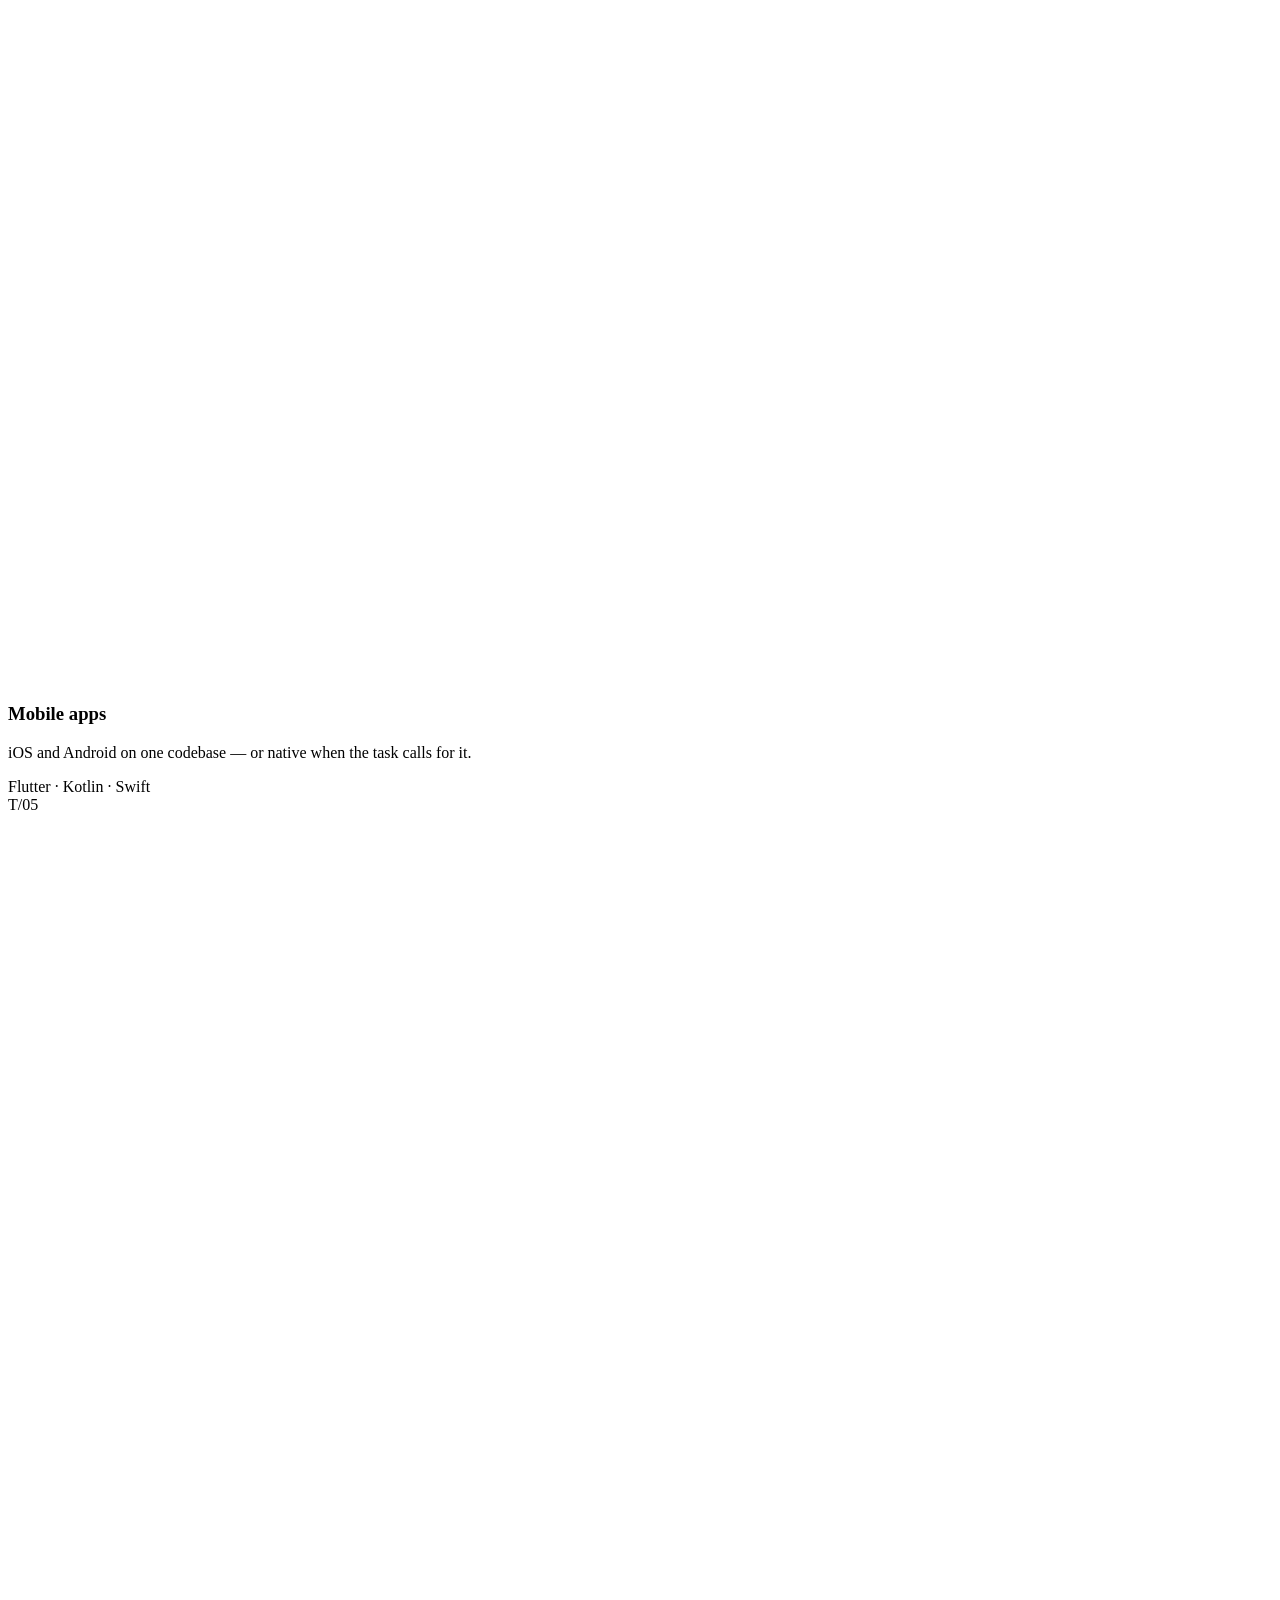
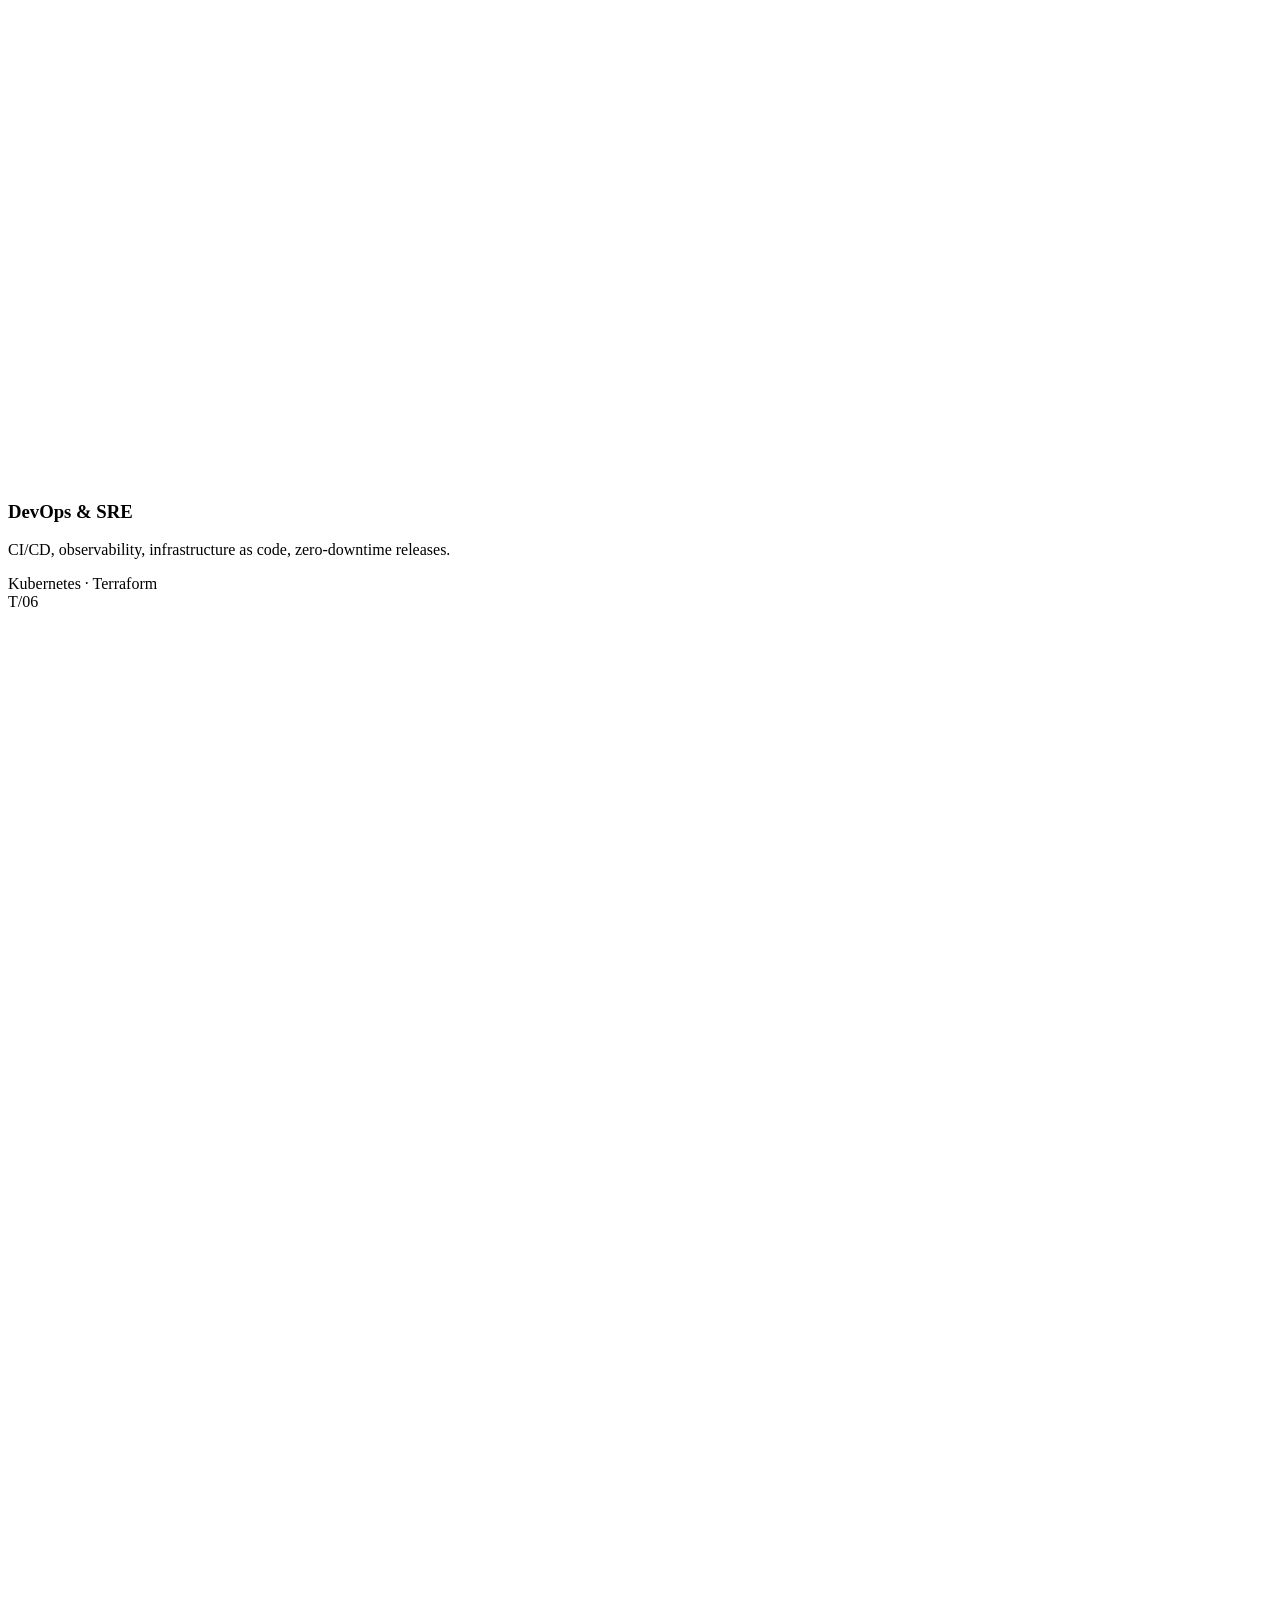
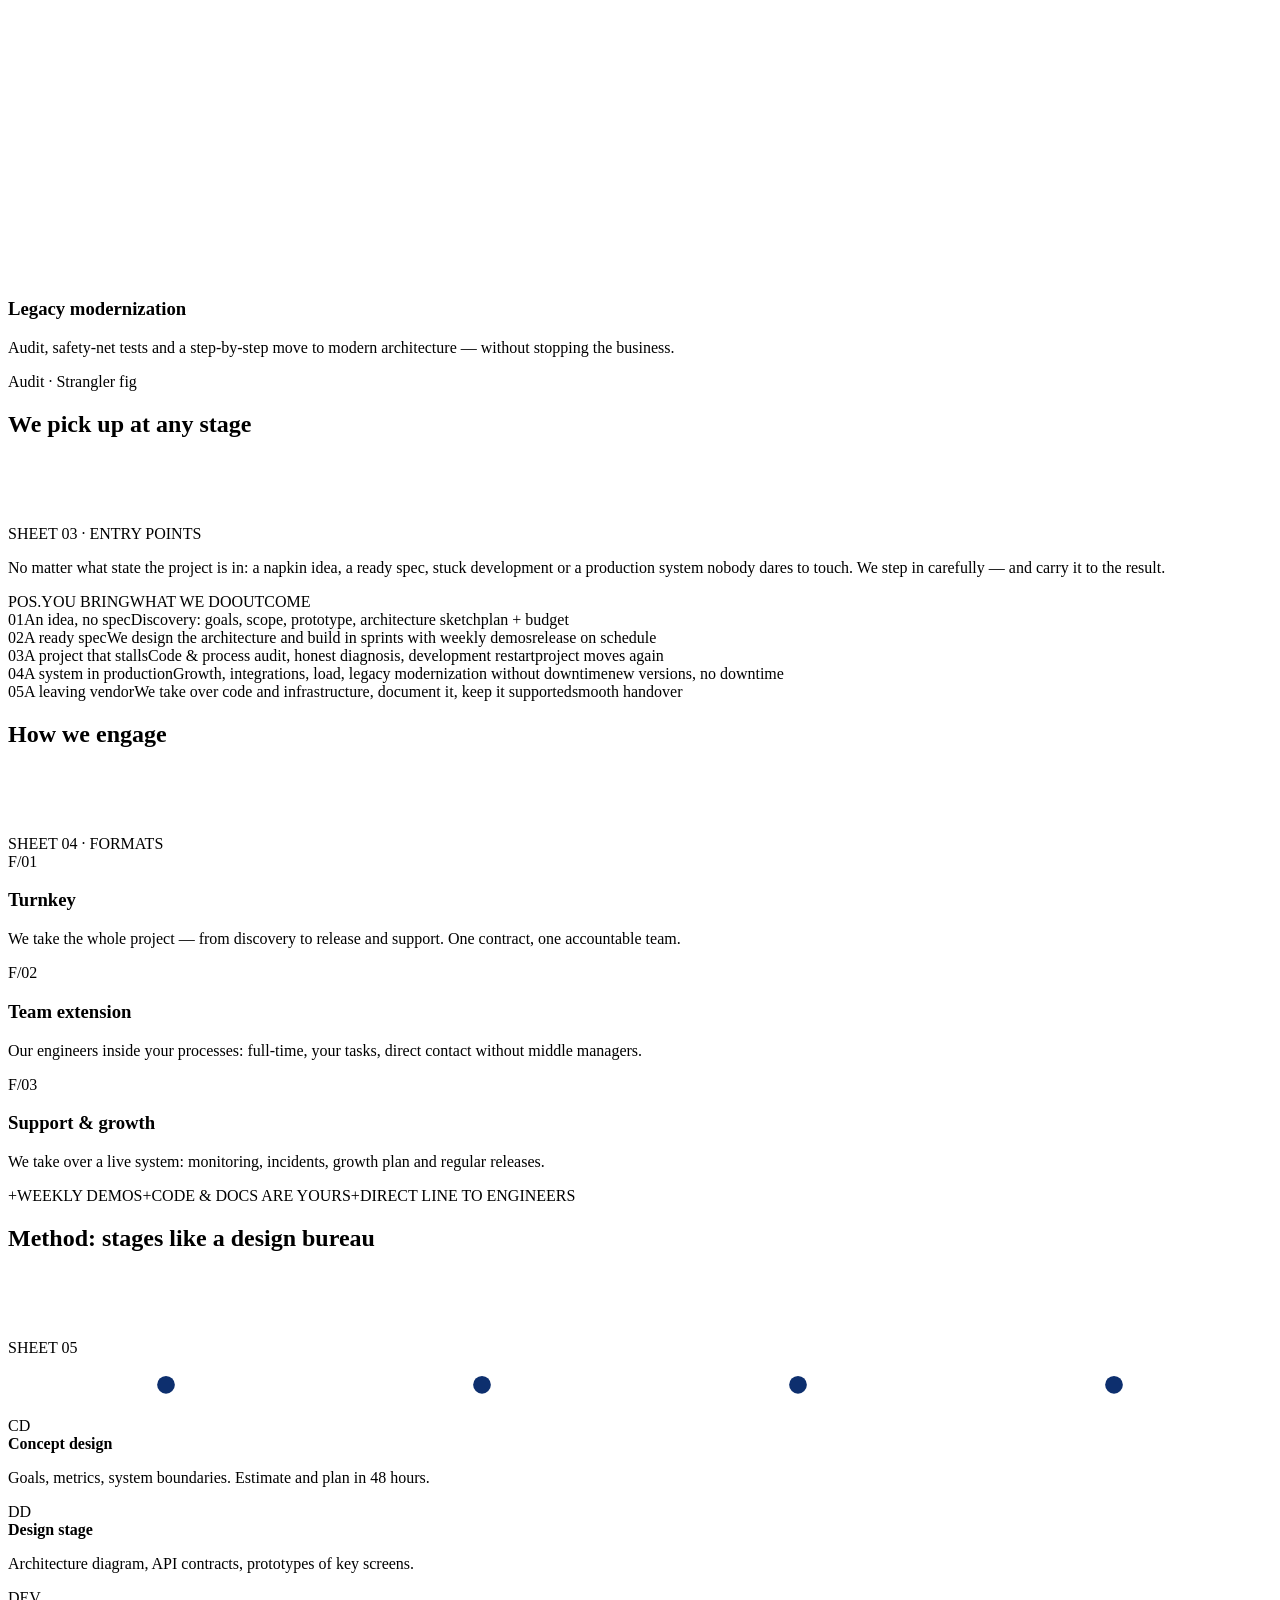
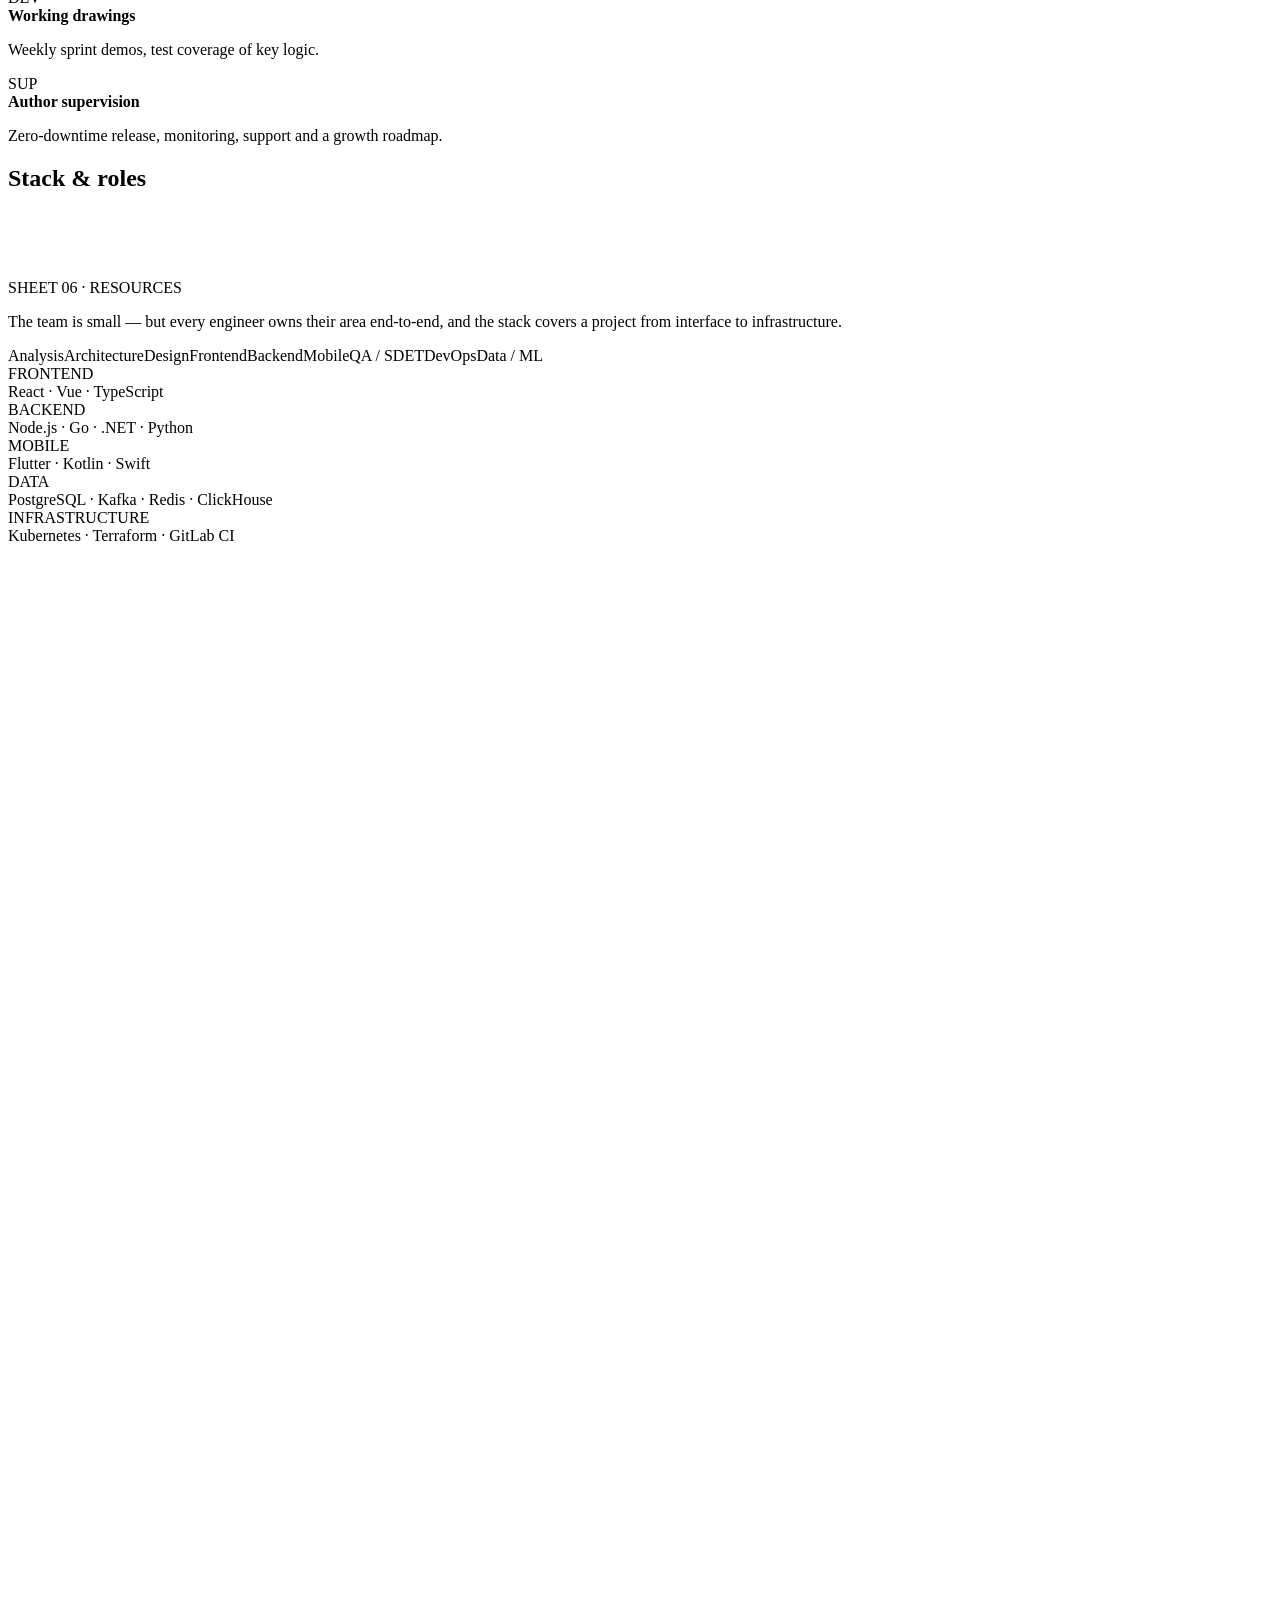
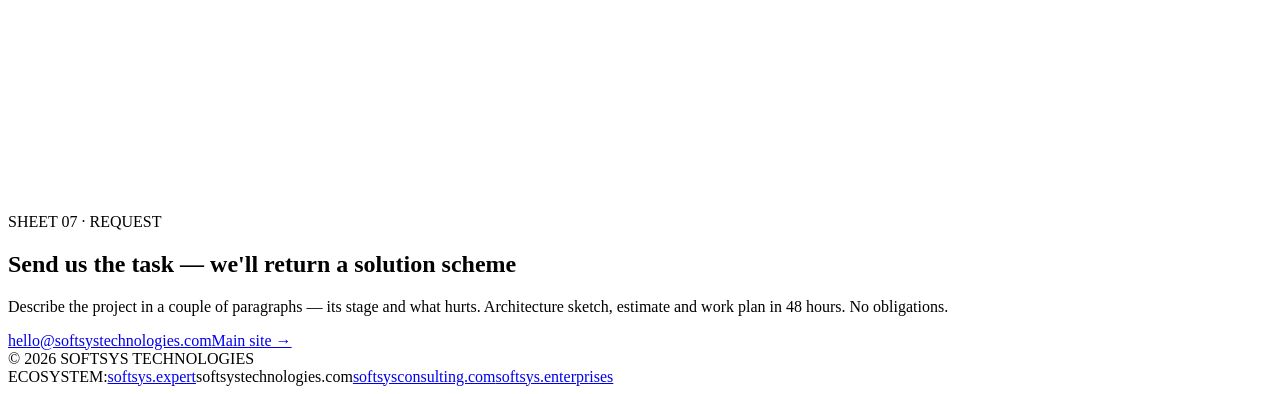
==== commit 3b6e85a6: "Restore Technologies Pages fallback" ====
--- a/en/index.html
+++ b/en/index.html
@@ -3,7 +3,7 @@
 <head>
 <meta charset="UTF-8">
 <meta name="viewport" content="width=device-width,initial-scale=1">
-<link rel="icon" type="image/svg+xml" href="/favicon.svg">
+<link rel="icon" type="image/svg+xml" href="/softsys-technologies-site/favicon.svg">
 <!--seo:start-->
 <title>Software systems &amp; engineering — SoftSys Technologies</title>
 <meta name="description" content="Web platforms, mobile applications, integrations, data and DevOps. We build from scratch or take over existing software at any stage.">
@@ -28,8 +28,8 @@
 <meta name="twitter:description" content="Web platforms, mobile applications, integrations, data and DevOps. We build from scratch or take over existing software at any stage.">
 <meta name="twitter:image" content="https://softsystechnologies.com/og-image.png">
 <script type="application/ld+json">{"@context":"https://schema.org","@graph":[{"@type":"Organization","@id":"https://softsystechnologies.com/#organization","name":"SoftSys Technologies","url":"https://softsystechnologies.com/","email":"hello@softsystechnologies.com"},{"@type":"WebSite","@id":"https://softsystechnologies.com/#website","name":"SoftSys Technologies","url":"https://softsystechnologies.com/","inLanguage":["ru","en"],"publisher":{"@id":"https://softsystechnologies.com/#organization"}},{"@type":"WebPage","@id":"https://softsystechnologies.com/en/","url":"https://softsystechnologies.com/en/","name":"Software systems & engineering — SoftSys Technologies","description":"Web platforms, mobile applications, integrations, data and DevOps. We build from scratch or take over existing software at any stage.","inLanguage":"en","isPartOf":{"@id":"https://softsystechnologies.com/#website"},"about":{"@id":"https://softsystechnologies.com/#organization"}}]}</script><!--seo:end-->
-  <script type="module" crossorigin src="/assets/index-C6gl6QK1.js"></script>
-  <link rel="stylesheet" crossorigin href="/assets/index-D1662glP.css">
+  <script type="module" crossorigin src="/softsys-technologies-site/assets/index-CgQhOwXW.js"></script>
+  <link rel="stylesheet" crossorigin href="/softsys-technologies-site/assets/index-CUdcSi9C.css">
 </head>
 <body>
 <div id="app"><!--[--><a class="skip-link" href="#main">Skip to content</a><header class="site-header"><nav class="site-nav" aria-label="Main navigation"><a class="brand" href="#top">softsys<span>/technologies</span></a><button class="menu-toggle" type="button" aria-label="Menu" aria-expanded="false" aria-controls="primary-menu"><span></span><span></span></button><div id="primary-menu" class="nav-links"><a href="#services">Services</a><a href="#stages">Stages</a><a href="#stack">Stack</a><a class="language-link" href="../" hreflang="ru">RU</a><a class="nav-cta" href="#contact">Request an estimate</a></div></nav></header><main id="main"><div class="d1 d2 frame-decoration" aria-hidden="true"></div><div class="d3 frame-decoration" aria-hidden="true">SOFTSYSTECHNOLOGIES.COM</div><section data-draw-scope data-draw class="page-section hero d14" id="top"><div class="responsive-grid hero-grid d15"><div><div class="reveal d16">SHEET 01 · CUSTOM SOFTWARE</div><h1 class="reveal d17">We build software systems. And pick up <span class="d18">someone else&#39;s<svg viewBox="0 0 200 16" preserveAspectRatio="none" fill="none" aria-hidden="true" focusable="false" class="d19"><path d="M4 9.4 C 48 8.1, 100 10.6, 148 9 C 172 8.2, 190 9.5, 196 9" stroke="#FFD23F" stroke-width="3" stroke-linecap="round" stroke-dasharray="200" stroke-dashoffset="200" class="d20"></path></svg></span>.</h1><p class="reveal d21">SoftSys Technologies is a compact engineering team with a wide stack. Web platforms, mobile apps, integrations, data. We start from scratch or join your project at any stage — from an idea to legacy in production — and carry it to release.</p><div class="actions reveal d22"><a href="#contact" class="d23 d24">Request an estimate</a><a href="#stages" class="d25 d26">Entry points →</a></div><div class="reveal d27">ESTIMATE IN 48 HOURS · NDA BY DEFAULT · NO MIDDLEMEN</div></div><div class="reveal d28"><svg viewBox="0 0 520 430" fill="none" aria-hidden="true" focusable="false" class="d29"><g stroke="rgba(220,232,255,.85)" stroke-width="1.4"><rect x="30" y="24" width="330" height="250" stroke-dasharray="1200" stroke-dashoffset="1200" class="d30"></rect><line x1="30" y1="58" x2="360" y2="58" stroke-dasharray="330" stroke-dashoffset="330" class="d31"></line><circle cx="46" cy="41" r="4" stroke-dasharray="26" stroke-dashoffset="26" class="d32"></circle><circle cx="62" cy="41" r="4" stroke-dasharray="26" stroke-dashoffset="26" class="d33"></circle><circle cx="78" cy="41" r="4" stroke-dasharray="26" stroke-dashoffset="26" class="d34"></circle><rect x="120" y="33" width="150" height="16" rx="3" stroke="rgba(220,232,255,.5)" stroke-dasharray="340" stroke-dashoffset="340" class="d35"></rect><rect x="30" y="58" width="92" height="216" stroke-dasharray="620" stroke-dashoffset="620" class="d36"></rect><rect x="42" y="76" width="68" height="14" rx="2" fill="rgba(255,210,63,.35)" stroke="none"></rect><rect x="42" y="100" width="68" height="14" rx="2" stroke="rgba(220,232,255,.4)" stroke-dasharray="170" stroke-dashoffset="170" class="d37"></rect><rect x="42" y="124" width="68" height="14" rx="2" stroke="rgba(220,232,255,.4)" stroke-dasharray="170" stroke-dashoffset="170" class="d38"></rect><rect x="42" y="148" width="68" height="14" rx="2" stroke="rgba(220,232,255,.4)" stroke-dasharray="170" stroke-dashoffset="170" class="d39"></rect><rect x="140" y="76" width="98" height="56" rx="3" stroke-dasharray="310" stroke-dashoffset="310" class="d40"></rect><rect x="252" y="76" width="94" height="56" rx="3" stroke-dasharray="310" stroke-dashoffset="310" class="d41"></rect><path d="M140 214 l32 -26 l30 14 l36 -34 l28 10 l36 -30" stroke-width="2" stroke-dasharray="260" stroke-dashoffset="260" class="d42"></path><rect x="140" y="150" width="206" height="106" rx="3" stroke="rgba(220,232,255,.5)" stroke-dasharray="630" stroke-dashoffset="630" class="d43"></rect></g><g stroke="rgba(220,232,255,.85)" stroke-width="1.4"><rect x="392" y="118" width="108" height="216" rx="18" stroke-dasharray="700" stroke-dashoffset="700" class="d44"></rect><rect x="424" y="128" width="44" height="8" rx="4" stroke="rgba(220,232,255,.5)" stroke-dasharray="110" stroke-dashoffset="110" class="d45"></rect><rect x="404" y="150" width="84" height="52" rx="4" stroke-dasharray="280" stroke-dashoffset="280" class="d46"></rect><rect x="404" y="212" width="84" height="12" rx="2" stroke="rgba(220,232,255,.4)" stroke-dasharray="200" stroke-dashoffset="200" class="d47"></rect><rect x="404" y="234" width="84" height="12" rx="2" stroke="rgba(220,232,255,.4)" stroke-dasharray="200" stroke-dashoffset="200" class="d48"></rect><rect x="404" y="256" width="60" height="12" rx="2" stroke="rgba(220,232,255,.4)" stroke-dasharray="150" stroke-dashoffset="150" class="d49"></rect><line x1="404" y1="312" x2="488" y2="312" stroke="rgba(220,232,255,.4)" stroke-dasharray="84" stroke-dashoffset="84" class="d50"></line></g><g stroke="rgba(220,232,255,.6)" stroke-width="1"><line x1="30" y1="300" x2="360" y2="300" stroke-dasharray="330" stroke-dashoffset="330" class="d51"></line><line x1="30" y1="294" x2="30" y2="306"></line><line x1="360" y1="294" x2="360" y2="306"></line><line x1="392" y1="360" x2="500" y2="360" stroke-dasharray="108" stroke-dashoffset="108" class="d52"></line><line x1="392" y1="354" x2="392" y2="366"></line><line x1="500" y1="354" x2="500" y2="366"></line><line x1="376" y1="118" x2="376" y2="334" stroke-dasharray="216" stroke-dashoffset="216" class="d53"></line><line x1="370" y1="118" x2="382" y2="118"></line><line x1="370" y1="334" x2="382" y2="334"></line></g><g fill="#FFD23F" font-family="JetBrains Mono,monospace" font-size="10" letter-spacing="1.5"><text x="160" y="317" opacity="0" class="d54">WEB · 1440</text><text x="408" y="377" opacity="0" class="d55">MOBILE · 390</text></g><g stroke="rgba(220,232,255,.9)" stroke-width="1.2"><path d="M20 14 h12 M26 8 v12"></path><path d="M488 14 h12 M494 8 v12"></path><path d="M20 416 h12 M26 410 v12"></path><path d="M488 416 h12 M494 410 v12"></path></g></svg><div class="responsive-grid d56"><span class="d57">PROJECT</span><span class="d58">YOUR SYSTEM</span><span class="d59">STAGE</span><span class="d60">ANY → TO RELEASE</span></div></div></div></section><section data-draw-scope data-draw id="services" class="page-section d61"><div class="d62"><div class="d63"><div><h2 class="d64">What we do</h2><svg viewBox="0 0 240 12" fill="none" aria-hidden="true" focusable="false" class="d65"><path d="M3 7.4 C 45 6.3, 95 8.4, 142 7.1 C 182 6.1, 216 8, 237 6.9" stroke="#FFD23F" stroke-width="2.2" stroke-linecap="round" stroke-dasharray="240" stroke-dashoffset="240" class="d66"></path></svg></div><span class="d67">SHEET 02 · SCOPE OF WORK</span></div><div class="responsive-grid d68"><div class="reveal d69 d70"><div class="d71"><span class="d72">T/01</span><svg viewBox="0 0 24 24" fill="none" stroke="rgba(220,232,255,.85)" stroke-width="1.5" aria-hidden="true" focusable="false" class="d73"><path d="M4 17a8 8 0 0 1 16 0" stroke-dasharray="100" stroke-dashoffset="100" class="d74"></path><path d="M12 17l5-5" stroke-dasharray="30" stroke-dashoffset="30" class="d75"></path></svg></div><h3 class="d76">Web platforms &amp; high-load</h3><p class="d77">Portals, dashboards, SaaS. Architecture for peak loads: queues, cache, horizontal scaling.</p><span class="d78">React · Node.js · Go · Kafka</span></div><div class="reveal d79 d80"><div class="d81"><span class="d82">T/02</span><svg viewBox="0 0 24 24" fill="none" stroke="rgba(220,232,255,.85)" stroke-width="1.5" aria-hidden="true" focusable="false" class="d83"><path d="M3 4h8v7H3z" stroke-dasharray="60" stroke-dashoffset="60" class="d84"></path><path d="M13 13h8v7h-8z" stroke-dasharray="60" stroke-dashoffset="60" class="d85"></path><path d="M11 8h6v5" stroke-dasharray="30" stroke-dashoffset="30" class="d86"></path></svg></div><h3 class="d87">Integrations &amp; APIs</h3><p class="d88">We connect your product to CRMs, payment and logistics services. Data buses, API gateways.</p><span class="d89">REST · GraphQL · gRPC</span></div><div class="reveal d90 d91"><div class="d92"><span class="d93">T/03</span><svg viewBox="0 0 24 24" fill="none" stroke="rgba(220,232,255,.85)" stroke-width="1.5" aria-hidden="true" focusable="false" class="d94"><path d="M5 6c0-1.7 3.1-3 7-3s7 1.3 7 3-3.1 3-7 3-7-1.3-7-3z" stroke-dasharray="60" stroke-dashoffset="60" class="d95"></path><path d="M5 6v12c0 1.7 3.1 3 7 3s7-1.3 7-3V6" stroke-dasharray="70" stroke-dashoffset="70" class="d96"></path></svg></div><h3 class="d97">Data &amp; ML</h3><p class="d98">Warehouses, data marts, pipelines, LLM assistants — analytics built into workflows.</p><span class="d99">Python · PostgreSQL · LLM</span></div><div class="reveal d100 d101"><div class="d102"><span class="d103">T/04</span><svg viewBox="0 0 24 24" fill="none" stroke="rgba(220,232,255,.85)" stroke-width="1.5" aria-hidden="true" focusable="false" class="d104"><path d="M3 5h12v10H3z" stroke-dasharray="80" stroke-dashoffset="80" class="d105"></path><path d="M17 8h4v11h-4z" stroke-dasharray="60" stroke-dashoffset="60" class="d106"></path></svg></div><h3 class="d107">Mobile apps</h3><p class="d108">iOS and Android on one codebase — or native when the task calls for it.</p><span class="d109">Flutter · Kotlin · Swift</span></div><div class="reveal d110 d111"><div class="d112"><span class="d113">T/05</span><svg viewBox="0 0 24 24" fill="none" stroke="rgba(220,232,255,.85)" stroke-width="1.5" aria-hidden="true" focusable="false" class="d114"><circle cx="12" cy="12" r="5" stroke-dasharray="35" stroke-dashoffset="35" class="d115"></circle><path d="M12 3v3M12 18v3M3 12h3M18 12h3" stroke-dasharray="40" stroke-dashoffset="40" class="d116"></path></svg></div><h3 class="d117">DevOps &amp; SRE</h3><p class="d118">CI/CD, observability, infrastructure as code, zero-downtime releases.</p><span class="d119">Kubernetes · Terraform</span></div><div class="reveal d120 d121"><div class="d122"><span class="d123">T/06</span><svg viewBox="0 0 24 24" fill="none" stroke="rgba(220,232,255,.85)" stroke-width="1.5" aria-hidden="true" focusable="false" class="d124"><path d="M4 11V4h7" stroke-dasharray="30" stroke-dashoffset="30" class="d125"></path><path d="M13 13h7v7h-7z" stroke-dasharray="60" stroke-dashoffset="60" class="d126"></path><path d="M8 8l4 4" stroke-dasharray="12" stroke-dashoffset="12" class="d127"></path></svg></div><h3 class="d128">Legacy modernization</h3><p class="d129">Audit, safety-net tests and a step-by-step move to modern architecture — without stopping the business.</p><span class="d130">Audit · Strangler fig</span></div></div></div></section><section data-draw-scope data-draw id="stages" class="page-section d131"><div class="d132"><div class="d133"><div><h2 class="d134">We pick up at any stage</h2><svg viewBox="0 0 240 12" fill="none" aria-hidden="true" focusable="false" class="d135"><path d="M3 7.4 C 45 6.3, 95 8.4, 142 7.1 C 182 6.1, 216 8, 237 6.9" stroke="#FFD23F" stroke-width="2.2" stroke-linecap="round" stroke-dasharray="240" stroke-dashoffset="240" class="d136"></path></svg></div><span class="d137">SHEET 03 · ENTRY POINTS</span></div><p class="d138">No matter what state the project is in: a napkin idea, a ready spec, stuck development or a production system nobody dares to touch. We step in carefully — and carry it to the result.</p><div class="d139"><div class="responsive-grid stage-head d140"><span class="d141">POS.</span><span class="d142">YOU BRING</span><span class="d143">WHAT WE DO</span><span class="d144">OUTCOME</span></div><div class="responsive-grid stage-row reveal d145 d146"><span class="d147">01</span><span data-label="YOU BRING" class="d148">An idea, no spec</span><span data-label="WHAT WE DO" class="d149">Discovery: goals, scope, prototype, architecture sketch</span><span data-label="OUTCOME" class="d150">plan + budget</span></div><div class="responsive-grid stage-row reveal d151 d152"><span class="d153">02</span><span data-label="YOU BRING" class="d154">A ready spec</span><span data-label="WHAT WE DO" class="d155">We design the architecture and build in sprints with weekly demos</span><span data-label="OUTCOME" class="d156">release on schedule</span></div><div class="responsive-grid stage-row reveal d157 d158"><span class="d159">03</span><span data-label="YOU BRING" class="d160">A project that stalls</span><span data-label="WHAT WE DO" class="d161">Code &amp; process audit, honest diagnosis, development restart</span><span data-label="OUTCOME" class="d162">project moves again</span></div><div class="responsive-grid stage-row reveal d163 d164"><span class="d165">04</span><span data-label="YOU BRING" class="d166">A system in production</span><span data-label="WHAT WE DO" class="d167">Growth, integrations, load, legacy modernization without downtime</span><span data-label="OUTCOME" class="d168">new versions, no downtime</span></div><div class="responsive-grid stage-row reveal d169 d170"><span class="d171">05</span><span data-label="YOU BRING" class="d172">A leaving vendor</span><span data-label="WHAT WE DO" class="d173">We take over code and infrastructure, document it, keep it supported</span><span data-label="OUTCOME" class="d174">smooth handover</span></div></div></div></section><section data-draw-scope data-draw id="formats" class="page-section d175"><div class="d176"><div class="d177"><div><h2 class="d178">How we engage</h2><svg viewBox="0 0 240 12" fill="none" aria-hidden="true" focusable="false" class="d179"><path d="M3 7.4 C 45 6.3, 95 8.4, 142 7.1 C 182 6.1, 216 8, 237 6.9" stroke="#FFD23F" stroke-width="2.2" stroke-linecap="round" stroke-dasharray="240" stroke-dashoffset="240" class="d180"></path></svg></div><span class="d181">SHEET 04 · FORMATS</span></div><div class="responsive-grid d182"><div class="reveal d183 d184"><span class="d185">F/01</span><h3 class="d186">Turnkey</h3><p class="d187">We take the whole project — from discovery to release and support. One contract, one accountable team.</p></div><div class="reveal d188 d189"><span class="d190">F/02</span><h3 class="d191">Team extension</h3><p class="d192">Our engineers inside your processes: full-time, your tasks, direct contact without middle managers.</p></div><div class="reveal d193 d194"><span class="d195">F/03</span><h3 class="d196">Support &amp; growth</h3><p class="d197">We take over a live system: monitoring, incidents, growth plan and regular releases.</p></div></div><div class="reveal d198"><span class="d199">+</span><span>WEEKLY DEMOS</span><span class="d200">+</span><span>CODE &amp; DOCS ARE YOURS</span><span class="d201">+</span><span>DIRECT LINE TO ENGINEERS</span></div></div></section><section data-draw-scope data-draw id="method" class="page-section d202"><div class="d203"><div class="d204"><div><h2 class="d205">Method: stages like a design bureau</h2><svg viewBox="0 0 240 12" fill="none" aria-hidden="true" focusable="false" class="d206"><path d="M3 7.4 C 45 6.3, 95 8.4, 142 7.1 C 182 6.1, 216 8, 237 6.9" stroke="#FFD23F" stroke-width="2.2" stroke-linecap="round" stroke-dasharray="240" stroke-dashoffset="240" class="d207"></path></svg></div><span class="d208">SHEET 05</span></div><svg viewBox="0 0 1000 44" preserveAspectRatio="none" fill="none" aria-hidden="true" focusable="false" class="d209"><path d="M12 22 H952" stroke="rgba(220,232,255,.6)" stroke-width="1.2" stroke-dasharray="940" stroke-dashoffset="940" class="d210"></path><path d="M948 14 l16 8 -16 8" stroke="#FFD23F" stroke-width="1.4" stroke-dasharray="40" stroke-dashoffset="40" class="d211"></path><circle cx="125" cy="22" r="7" stroke="#FFD23F" stroke-width="1.4" fill="#0D2F6E" stroke-dasharray="44" stroke-dashoffset="44" class="d212"></circle><circle cx="375" cy="22" r="7" stroke="#FFD23F" stroke-width="1.4" fill="#0D2F6E" stroke-dasharray="44" stroke-dashoffset="44" class="d213"></circle><circle cx="625" cy="22" r="7" stroke="#FFD23F" stroke-width="1.4" fill="#0D2F6E" stroke-dasharray="44" stroke-dashoffset="44" class="d214"></circle><circle cx="875" cy="22" r="7" stroke="#FFD23F" stroke-width="1.4" fill="#0D2F6E" stroke-dasharray="44" stroke-dashoffset="44" class="d215"></circle></svg><div class="responsive-grid d216"><div class="reveal d217"><div class="d218">CD</div><b class="d219">Concept design</b><p class="d220">Goals, metrics, system boundaries. Estimate and plan in 48 hours.</p></div><div class="reveal d221"><div class="d222">DD</div><b class="d223">Design stage</b><p class="d224">Architecture diagram, API contracts, prototypes of key screens.</p></div><div class="reveal d225"><div class="d226">DEV</div><b class="d227">Working drawings</b><p class="d228">Weekly sprint demos, test coverage of key logic.</p></div><div class="reveal d229"><div class="d230">SUP</div><b class="d231">Author supervision</b><p class="d232">Zero-downtime release, monitoring, support and a growth roadmap.</p></div></div></div></section><section data-draw-scope data-draw id="stack" class="page-section d233"><div class="d234"><div class="d235"><div><h2 class="d236">Stack &amp; roles</h2><svg viewBox="0 0 240 12" fill="none" aria-hidden="true" focusable="false" class="d237"><path d="M3 7.4 C 45 6.3, 95 8.4, 142 7.1 C 182 6.1, 216 8, 237 6.9" stroke="#FFD23F" stroke-width="2.2" stroke-linecap="round" stroke-dasharray="240" stroke-dashoffset="240" class="d238"></path></svg></div><span class="d239">SHEET 06 · RESOURCES</span></div><p class="d240">The team is small — but every engineer owns their area end-to-end, and the stack covers a project from interface to infrastructure.</p><div class="reveal d241"><span class="d242">Analysis</span><span class="d243">Architecture</span><span class="d244">Design</span><span class="d245">Frontend</span><span class="d246">Backend</span><span class="d247">Mobile</span><span class="d248">QA / SDET</span><span class="d249">DevOps</span><span class="d250">Data / ML</span></div><div class="responsive-grid d251"><div class="reveal d252"><div class="d253">FRONTEND</div><div class="d254">React · Vue · TypeScript</div></div><div class="reveal d255"><div class="d256">BACKEND</div><div class="d257">Node.js · Go · .NET · Python</div></div><div class="reveal d258"><div class="d259">MOBILE</div><div class="d260">Flutter · Kotlin · Swift</div></div><div class="reveal d261"><div class="d262">DATA</div><div class="d263">PostgreSQL · Kafka · Redis · ClickHouse</div></div><div class="reveal d264"><div class="d265">INFRASTRUCTURE</div><div class="d266">Kubernetes · Terraform · GitLab CI</div></div></div></div></section><section data-draw-scope data-draw id="contact" class="page-section d267"><div class="d268"><div class="d269"></div><div class="d270"></div><div class="d271"></div><div class="d272"></div><svg viewBox="0 0 100 100" fill="none" aria-hidden="true" focusable="false" class="d273"><circle cx="50" cy="50" r="44" stroke="#FFD23F" stroke-width="1.6" stroke-dasharray="277" stroke-dashoffset="277" class="d274"></circle><circle cx="50" cy="50" r="34" stroke="rgba(255,210,63,.5)" stroke-width="1" stroke-dasharray="214" stroke-dashoffset="214" class="d275"></circle><path d="M34 51 l11 11 l21 -24" stroke="#FFD23F" stroke-width="2" stroke-dasharray="50" stroke-dashoffset="50" class="d276"></path></svg><div class="d277">SHEET 07 · REQUEST</div><h2 class="d278">Send us the task — we&#39;ll return a solution scheme</h2><p class="d279">Describe the project in a couple of paragraphs — its stage and what hurts. Architecture sketch, estimate and work plan in 48 hours. No obligations.</p><div class="actions d280"><a href="mailto:hello@softsystechnologies.com" class="d281 d282">hello@softsystechnologies.com</a><a href="https://softsys.expert" class="d283 d284">Main site →</a></div></div><div class="d285"><div class="d286">© 2026 SOFTSYS TECHNOLOGIES</div><div class="actions d287"><span class="d288">ECOSYSTEM:</span><a href="https://softsys.expert">softsys.expert</a><span class="d289">softsystechnologies.com</span><a href="https://softsysconsulting.com">softsysconsulting.com</a><a href="https://softsys.enterprises">softsys.enterprises</a></div></div></section></main><!--]--></div>
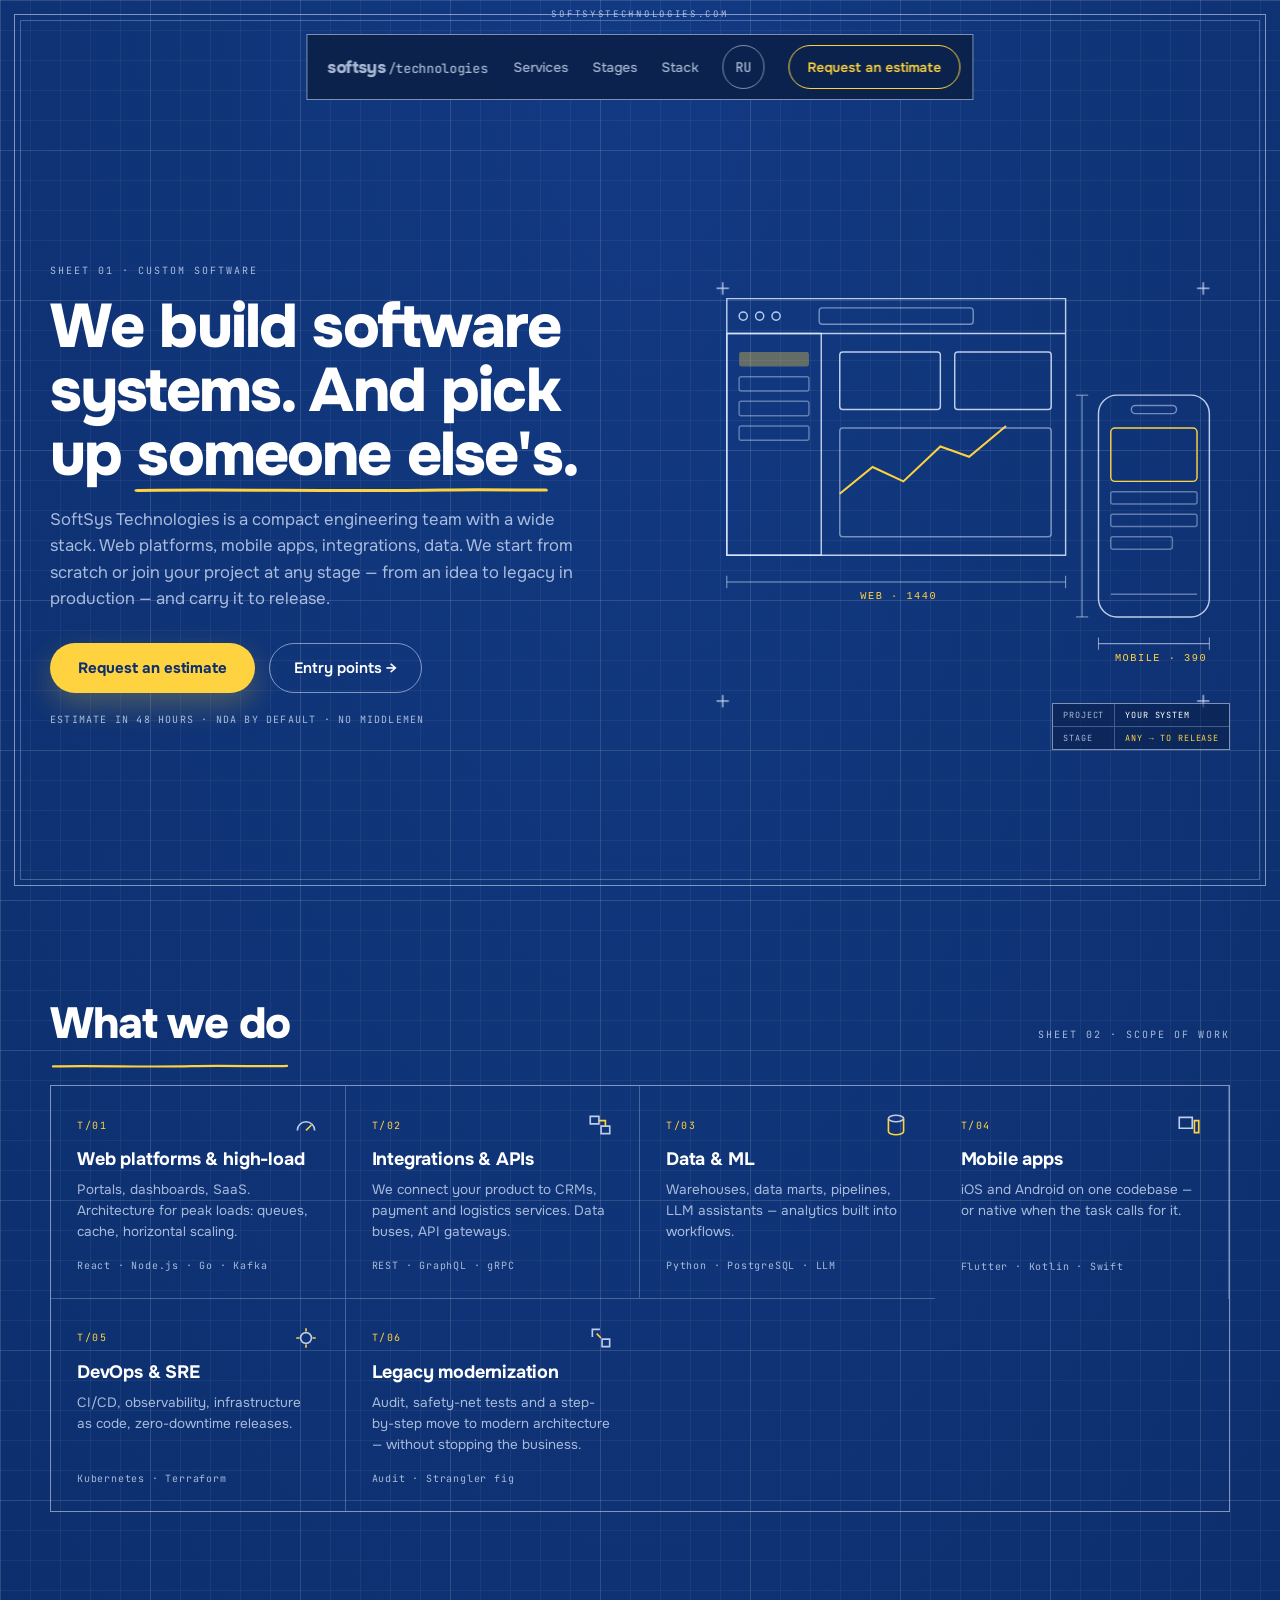
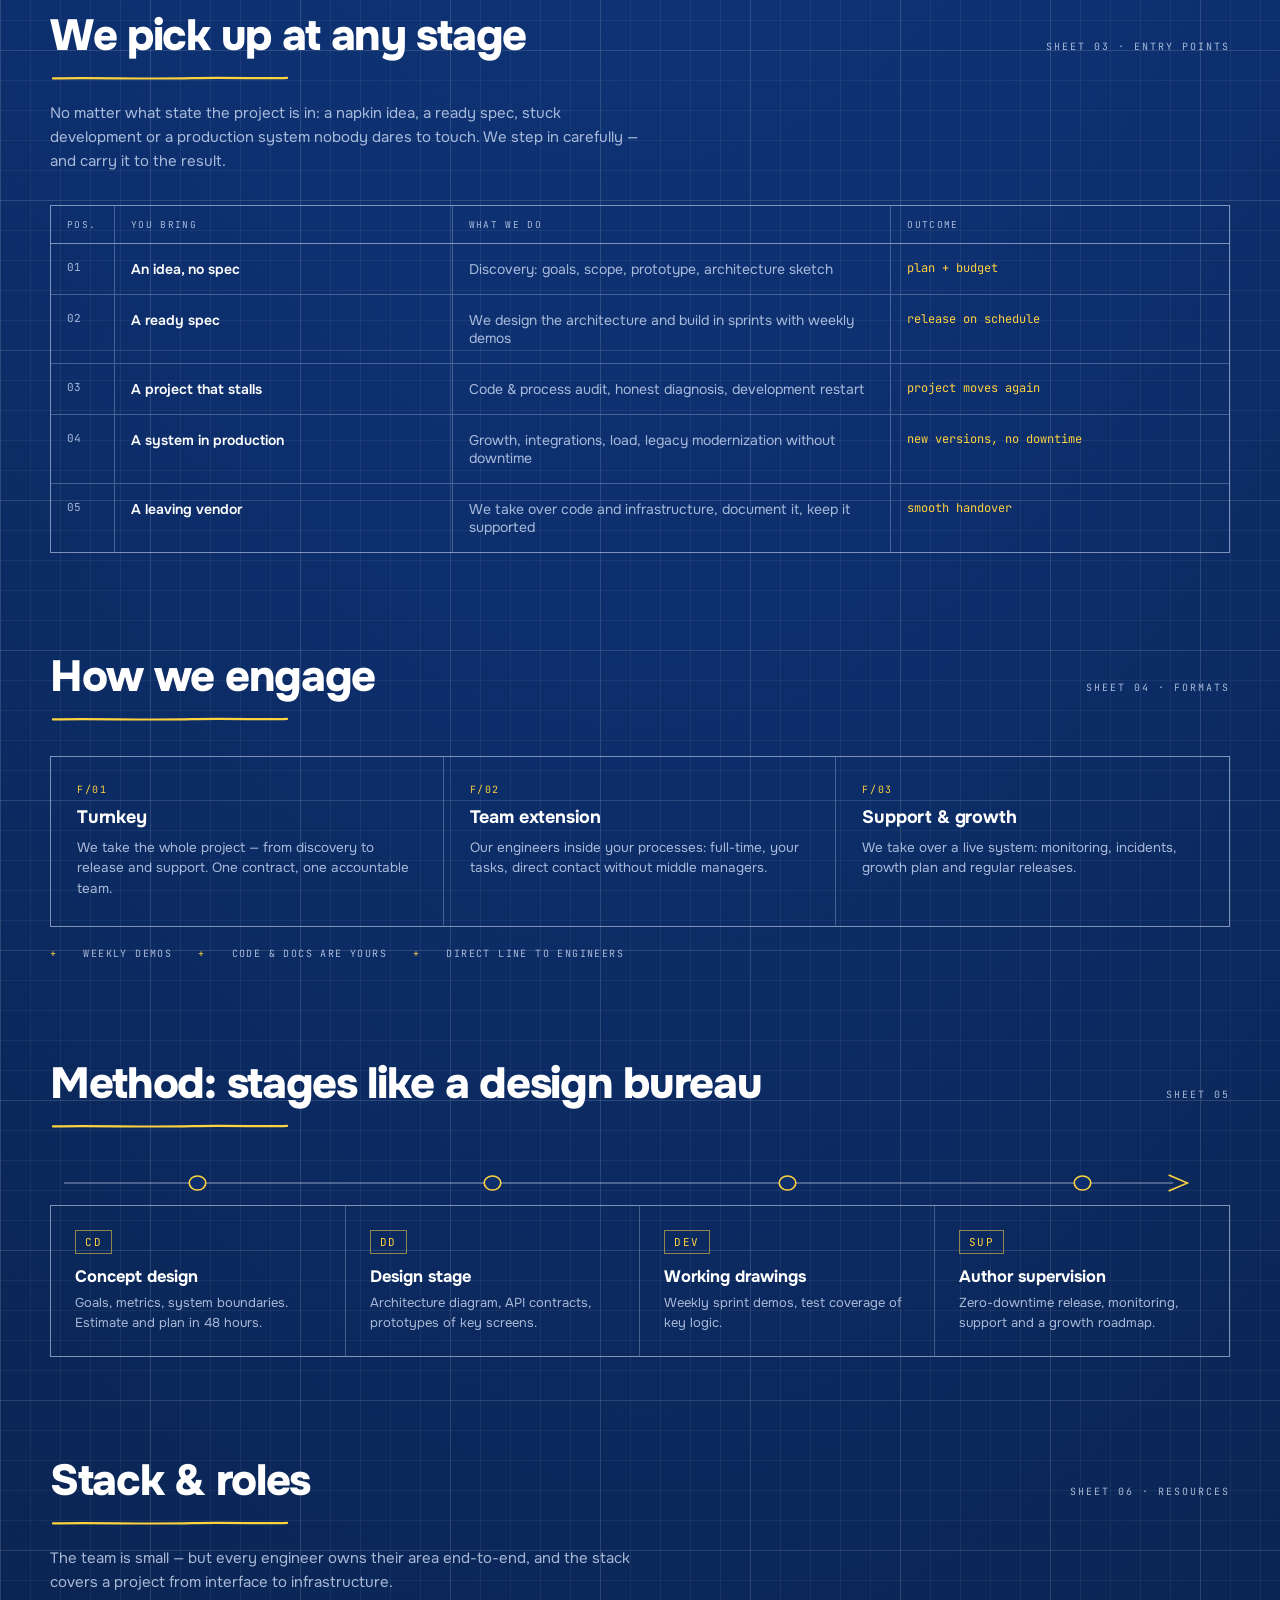
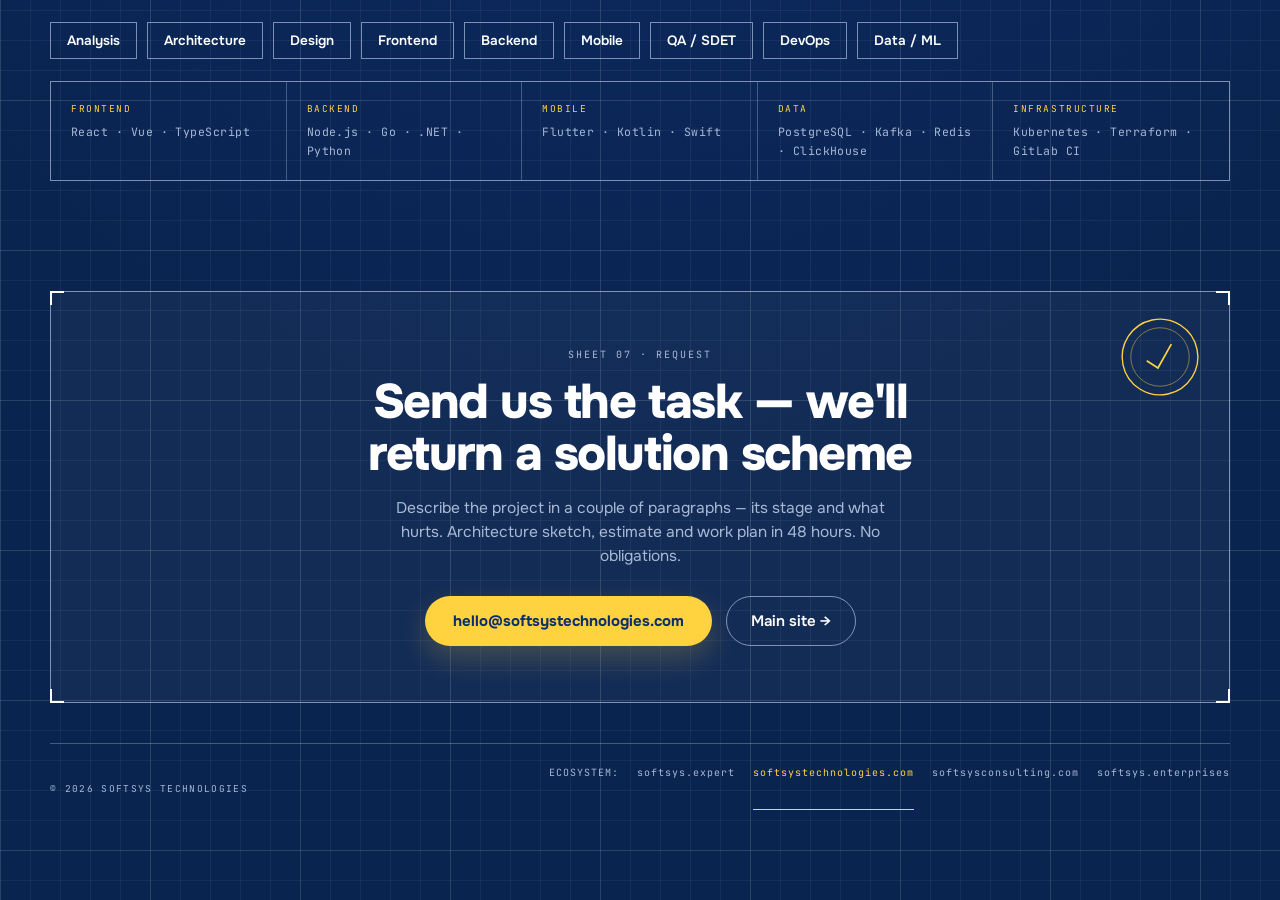
==== commit 4e581a05: "Publish Technologies root domain artifact" ====
--- a/en/index.html
+++ b/en/index.html
@@ -3,7 +3,7 @@
 <head>
 <meta charset="UTF-8">
 <meta name="viewport" content="width=device-width,initial-scale=1">
-<link rel="icon" type="image/svg+xml" href="/softsys-technologies-site/favicon.svg">
+<link rel="icon" type="image/svg+xml" href="/favicon.svg">
 <!--seo:start-->
 <title>Software systems &amp; engineering — SoftSys Technologies</title>
 <meta name="description" content="Web platforms, mobile applications, integrations, data and DevOps. We build from scratch or take over existing software at any stage.">
@@ -28,8 +28,8 @@
 <meta name="twitter:description" content="Web platforms, mobile applications, integrations, data and DevOps. We build from scratch or take over existing software at any stage.">
 <meta name="twitter:image" content="https://softsystechnologies.com/og-image.png">
 <script type="application/ld+json">{"@context":"https://schema.org","@graph":[{"@type":"Organization","@id":"https://softsystechnologies.com/#organization","name":"SoftSys Technologies","url":"https://softsystechnologies.com/","email":"hello@softsystechnologies.com"},{"@type":"WebSite","@id":"https://softsystechnologies.com/#website","name":"SoftSys Technologies","url":"https://softsystechnologies.com/","inLanguage":["ru","en"],"publisher":{"@id":"https://softsystechnologies.com/#organization"}},{"@type":"WebPage","@id":"https://softsystechnologies.com/en/","url":"https://softsystechnologies.com/en/","name":"Software systems & engineering — SoftSys Technologies","description":"Web platforms, mobile applications, integrations, data and DevOps. We build from scratch or take over existing software at any stage.","inLanguage":"en","isPartOf":{"@id":"https://softsystechnologies.com/#website"},"about":{"@id":"https://softsystechnologies.com/#organization"}}]}</script><!--seo:end-->
-  <script type="module" crossorigin src="/softsys-technologies-site/assets/index-CgQhOwXW.js"></script>
-  <link rel="stylesheet" crossorigin href="/softsys-technologies-site/assets/index-CUdcSi9C.css">
+  <script type="module" crossorigin src="/assets/index-C6gl6QK1.js"></script>
+  <link rel="stylesheet" crossorigin href="/assets/index-D1662glP.css">
 </head>
 <body>
 <div id="app"><!--[--><a class="skip-link" href="#main">Skip to content</a><header class="site-header"><nav class="site-nav" aria-label="Main navigation"><a class="brand" href="#top">softsys<span>/technologies</span></a><button class="menu-toggle" type="button" aria-label="Menu" aria-expanded="false" aria-controls="primary-menu"><span></span><span></span></button><div id="primary-menu" class="nav-links"><a href="#services">Services</a><a href="#stages">Stages</a><a href="#stack">Stack</a><a class="language-link" href="../" hreflang="ru">RU</a><a class="nav-cta" href="#contact">Request an estimate</a></div></nav></header><main id="main"><div class="d1 d2 frame-decoration" aria-hidden="true"></div><div class="d3 frame-decoration" aria-hidden="true">SOFTSYSTECHNOLOGIES.COM</div><section data-draw-scope data-draw class="page-section hero d14" id="top"><div class="responsive-grid hero-grid d15"><div><div class="reveal d16">SHEET 01 · CUSTOM SOFTWARE</div><h1 class="reveal d17">We build software systems. And pick up <span class="d18">someone else&#39;s<svg viewBox="0 0 200 16" preserveAspectRatio="none" fill="none" aria-hidden="true" focusable="false" class="d19"><path d="M4 9.4 C 48 8.1, 100 10.6, 148 9 C 172 8.2, 190 9.5, 196 9" stroke="#FFD23F" stroke-width="3" stroke-linecap="round" stroke-dasharray="200" stroke-dashoffset="200" class="d20"></path></svg></span>.</h1><p class="reveal d21">SoftSys Technologies is a compact engineering team with a wide stack. Web platforms, mobile apps, integrations, data. We start from scratch or join your project at any stage — from an idea to legacy in production — and carry it to release.</p><div class="actions reveal d22"><a href="#contact" class="d23 d24">Request an estimate</a><a href="#stages" class="d25 d26">Entry points →</a></div><div class="reveal d27">ESTIMATE IN 48 HOURS · NDA BY DEFAULT · NO MIDDLEMEN</div></div><div class="reveal d28"><svg viewBox="0 0 520 430" fill="none" aria-hidden="true" focusable="false" class="d29"><g stroke="rgba(220,232,255,.85)" stroke-width="1.4"><rect x="30" y="24" width="330" height="250" stroke-dasharray="1200" stroke-dashoffset="1200" class="d30"></rect><line x1="30" y1="58" x2="360" y2="58" stroke-dasharray="330" stroke-dashoffset="330" class="d31"></line><circle cx="46" cy="41" r="4" stroke-dasharray="26" stroke-dashoffset="26" class="d32"></circle><circle cx="62" cy="41" r="4" stroke-dasharray="26" stroke-dashoffset="26" class="d33"></circle><circle cx="78" cy="41" r="4" stroke-dasharray="26" stroke-dashoffset="26" class="d34"></circle><rect x="120" y="33" width="150" height="16" rx="3" stroke="rgba(220,232,255,.5)" stroke-dasharray="340" stroke-dashoffset="340" class="d35"></rect><rect x="30" y="58" width="92" height="216" stroke-dasharray="620" stroke-dashoffset="620" class="d36"></rect><rect x="42" y="76" width="68" height="14" rx="2" fill="rgba(255,210,63,.35)" stroke="none"></rect><rect x="42" y="100" width="68" height="14" rx="2" stroke="rgba(220,232,255,.4)" stroke-dasharray="170" stroke-dashoffset="170" class="d37"></rect><rect x="42" y="124" width="68" height="14" rx="2" stroke="rgba(220,232,255,.4)" stroke-dasharray="170" stroke-dashoffset="170" class="d38"></rect><rect x="42" y="148" width="68" height="14" rx="2" stroke="rgba(220,232,255,.4)" stroke-dasharray="170" stroke-dashoffset="170" class="d39"></rect><rect x="140" y="76" width="98" height="56" rx="3" stroke-dasharray="310" stroke-dashoffset="310" class="d40"></rect><rect x="252" y="76" width="94" height="56" rx="3" stroke-dasharray="310" stroke-dashoffset="310" class="d41"></rect><path d="M140 214 l32 -26 l30 14 l36 -34 l28 10 l36 -30" stroke-width="2" stroke-dasharray="260" stroke-dashoffset="260" class="d42"></path><rect x="140" y="150" width="206" height="106" rx="3" stroke="rgba(220,232,255,.5)" stroke-dasharray="630" stroke-dashoffset="630" class="d43"></rect></g><g stroke="rgba(220,232,255,.85)" stroke-width="1.4"><rect x="392" y="118" width="108" height="216" rx="18" stroke-dasharray="700" stroke-dashoffset="700" class="d44"></rect><rect x="424" y="128" width="44" height="8" rx="4" stroke="rgba(220,232,255,.5)" stroke-dasharray="110" stroke-dashoffset="110" class="d45"></rect><rect x="404" y="150" width="84" height="52" rx="4" stroke-dasharray="280" stroke-dashoffset="280" class="d46"></rect><rect x="404" y="212" width="84" height="12" rx="2" stroke="rgba(220,232,255,.4)" stroke-dasharray="200" stroke-dashoffset="200" class="d47"></rect><rect x="404" y="234" width="84" height="12" rx="2" stroke="rgba(220,232,255,.4)" stroke-dasharray="200" stroke-dashoffset="200" class="d48"></rect><rect x="404" y="256" width="60" height="12" rx="2" stroke="rgba(220,232,255,.4)" stroke-dasharray="150" stroke-dashoffset="150" class="d49"></rect><line x1="404" y1="312" x2="488" y2="312" stroke="rgba(220,232,255,.4)" stroke-dasharray="84" stroke-dashoffset="84" class="d50"></line></g><g stroke="rgba(220,232,255,.6)" stroke-width="1"><line x1="30" y1="300" x2="360" y2="300" stroke-dasharray="330" stroke-dashoffset="330" class="d51"></line><line x1="30" y1="294" x2="30" y2="306"></line><line x1="360" y1="294" x2="360" y2="306"></line><line x1="392" y1="360" x2="500" y2="360" stroke-dasharray="108" stroke-dashoffset="108" class="d52"></line><line x1="392" y1="354" x2="392" y2="366"></line><line x1="500" y1="354" x2="500" y2="366"></line><line x1="376" y1="118" x2="376" y2="334" stroke-dasharray="216" stroke-dashoffset="216" class="d53"></line><line x1="370" y1="118" x2="382" y2="118"></line><line x1="370" y1="334" x2="382" y2="334"></line></g><g fill="#FFD23F" font-family="JetBrains Mono,monospace" font-size="10" letter-spacing="1.5"><text x="160" y="317" opacity="0" class="d54">WEB · 1440</text><text x="408" y="377" opacity="0" class="d55">MOBILE · 390</text></g><g stroke="rgba(220,232,255,.9)" stroke-width="1.2"><path d="M20 14 h12 M26 8 v12"></path><path d="M488 14 h12 M494 8 v12"></path><path d="M20 416 h12 M26 410 v12"></path><path d="M488 416 h12 M494 410 v12"></path></g></svg><div class="responsive-grid d56"><span class="d57">PROJECT</span><span class="d58">YOUR SYSTEM</span><span class="d59">STAGE</span><span class="d60">ANY → TO RELEASE</span></div></div></div></section><section data-draw-scope data-draw id="services" class="page-section d61"><div class="d62"><div class="d63"><div><h2 class="d64">What we do</h2><svg viewBox="0 0 240 12" fill="none" aria-hidden="true" focusable="false" class="d65"><path d="M3 7.4 C 45 6.3, 95 8.4, 142 7.1 C 182 6.1, 216 8, 237 6.9" stroke="#FFD23F" stroke-width="2.2" stroke-linecap="round" stroke-dasharray="240" stroke-dashoffset="240" class="d66"></path></svg></div><span class="d67">SHEET 02 · SCOPE OF WORK</span></div><div class="responsive-grid d68"><div class="reveal d69 d70"><div class="d71"><span class="d72">T/01</span><svg viewBox="0 0 24 24" fill="none" stroke="rgba(220,232,255,.85)" stroke-width="1.5" aria-hidden="true" focusable="false" class="d73"><path d="M4 17a8 8 0 0 1 16 0" stroke-dasharray="100" stroke-dashoffset="100" class="d74"></path><path d="M12 17l5-5" stroke-dasharray="30" stroke-dashoffset="30" class="d75"></path></svg></div><h3 class="d76">Web platforms &amp; high-load</h3><p class="d77">Portals, dashboards, SaaS. Architecture for peak loads: queues, cache, horizontal scaling.</p><span class="d78">React · Node.js · Go · Kafka</span></div><div class="reveal d79 d80"><div class="d81"><span class="d82">T/02</span><svg viewBox="0 0 24 24" fill="none" stroke="rgba(220,232,255,.85)" stroke-width="1.5" aria-hidden="true" focusable="false" class="d83"><path d="M3 4h8v7H3z" stroke-dasharray="60" stroke-dashoffset="60" class="d84"></path><path d="M13 13h8v7h-8z" stroke-dasharray="60" stroke-dashoffset="60" class="d85"></path><path d="M11 8h6v5" stroke-dasharray="30" stroke-dashoffset="30" class="d86"></path></svg></div><h3 class="d87">Integrations &amp; APIs</h3><p class="d88">We connect your product to CRMs, payment and logistics services. Data buses, API gateways.</p><span class="d89">REST · GraphQL · gRPC</span></div><div class="reveal d90 d91"><div class="d92"><span class="d93">T/03</span><svg viewBox="0 0 24 24" fill="none" stroke="rgba(220,232,255,.85)" stroke-width="1.5" aria-hidden="true" focusable="false" class="d94"><path d="M5 6c0-1.7 3.1-3 7-3s7 1.3 7 3-3.1 3-7 3-7-1.3-7-3z" stroke-dasharray="60" stroke-dashoffset="60" class="d95"></path><path d="M5 6v12c0 1.7 3.1 3 7 3s7-1.3 7-3V6" stroke-dasharray="70" stroke-dashoffset="70" class="d96"></path></svg></div><h3 class="d97">Data &amp; ML</h3><p class="d98">Warehouses, data marts, pipelines, LLM assistants — analytics built into workflows.</p><span class="d99">Python · PostgreSQL · LLM</span></div><div class="reveal d100 d101"><div class="d102"><span class="d103">T/04</span><svg viewBox="0 0 24 24" fill="none" stroke="rgba(220,232,255,.85)" stroke-width="1.5" aria-hidden="true" focusable="false" class="d104"><path d="M3 5h12v10H3z" stroke-dasharray="80" stroke-dashoffset="80" class="d105"></path><path d="M17 8h4v11h-4z" stroke-dasharray="60" stroke-dashoffset="60" class="d106"></path></svg></div><h3 class="d107">Mobile apps</h3><p class="d108">iOS and Android on one codebase — or native when the task calls for it.</p><span class="d109">Flutter · Kotlin · Swift</span></div><div class="reveal d110 d111"><div class="d112"><span class="d113">T/05</span><svg viewBox="0 0 24 24" fill="none" stroke="rgba(220,232,255,.85)" stroke-width="1.5" aria-hidden="true" focusable="false" class="d114"><circle cx="12" cy="12" r="5" stroke-dasharray="35" stroke-dashoffset="35" class="d115"></circle><path d="M12 3v3M12 18v3M3 12h3M18 12h3" stroke-dasharray="40" stroke-dashoffset="40" class="d116"></path></svg></div><h3 class="d117">DevOps &amp; SRE</h3><p class="d118">CI/CD, observability, infrastructure as code, zero-downtime releases.</p><span class="d119">Kubernetes · Terraform</span></div><div class="reveal d120 d121"><div class="d122"><span class="d123">T/06</span><svg viewBox="0 0 24 24" fill="none" stroke="rgba(220,232,255,.85)" stroke-width="1.5" aria-hidden="true" focusable="false" class="d124"><path d="M4 11V4h7" stroke-dasharray="30" stroke-dashoffset="30" class="d125"></path><path d="M13 13h7v7h-7z" stroke-dasharray="60" stroke-dashoffset="60" class="d126"></path><path d="M8 8l4 4" stroke-dasharray="12" stroke-dashoffset="12" class="d127"></path></svg></div><h3 class="d128">Legacy modernization</h3><p class="d129">Audit, safety-net tests and a step-by-step move to modern architecture — without stopping the business.</p><span class="d130">Audit · Strangler fig</span></div></div></div></section><section data-draw-scope data-draw id="stages" class="page-section d131"><div class="d132"><div class="d133"><div><h2 class="d134">We pick up at any stage</h2><svg viewBox="0 0 240 12" fill="none" aria-hidden="true" focusable="false" class="d135"><path d="M3 7.4 C 45 6.3, 95 8.4, 142 7.1 C 182 6.1, 216 8, 237 6.9" stroke="#FFD23F" stroke-width="2.2" stroke-linecap="round" stroke-dasharray="240" stroke-dashoffset="240" class="d136"></path></svg></div><span class="d137">SHEET 03 · ENTRY POINTS</span></div><p class="d138">No matter what state the project is in: a napkin idea, a ready spec, stuck development or a production system nobody dares to touch. We step in carefully — and carry it to the result.</p><div class="d139"><div class="responsive-grid stage-head d140"><span class="d141">POS.</span><span class="d142">YOU BRING</span><span class="d143">WHAT WE DO</span><span class="d144">OUTCOME</span></div><div class="responsive-grid stage-row reveal d145 d146"><span class="d147">01</span><span data-label="YOU BRING" class="d148">An idea, no spec</span><span data-label="WHAT WE DO" class="d149">Discovery: goals, scope, prototype, architecture sketch</span><span data-label="OUTCOME" class="d150">plan + budget</span></div><div class="responsive-grid stage-row reveal d151 d152"><span class="d153">02</span><span data-label="YOU BRING" class="d154">A ready spec</span><span data-label="WHAT WE DO" class="d155">We design the architecture and build in sprints with weekly demos</span><span data-label="OUTCOME" class="d156">release on schedule</span></div><div class="responsive-grid stage-row reveal d157 d158"><span class="d159">03</span><span data-label="YOU BRING" class="d160">A project that stalls</span><span data-label="WHAT WE DO" class="d161">Code &amp; process audit, honest diagnosis, development restart</span><span data-label="OUTCOME" class="d162">project moves again</span></div><div class="responsive-grid stage-row reveal d163 d164"><span class="d165">04</span><span data-label="YOU BRING" class="d166">A system in production</span><span data-label="WHAT WE DO" class="d167">Growth, integrations, load, legacy modernization without downtime</span><span data-label="OUTCOME" class="d168">new versions, no downtime</span></div><div class="responsive-grid stage-row reveal d169 d170"><span class="d171">05</span><span data-label="YOU BRING" class="d172">A leaving vendor</span><span data-label="WHAT WE DO" class="d173">We take over code and infrastructure, document it, keep it supported</span><span data-label="OUTCOME" class="d174">smooth handover</span></div></div></div></section><section data-draw-scope data-draw id="formats" class="page-section d175"><div class="d176"><div class="d177"><div><h2 class="d178">How we engage</h2><svg viewBox="0 0 240 12" fill="none" aria-hidden="true" focusable="false" class="d179"><path d="M3 7.4 C 45 6.3, 95 8.4, 142 7.1 C 182 6.1, 216 8, 237 6.9" stroke="#FFD23F" stroke-width="2.2" stroke-linecap="round" stroke-dasharray="240" stroke-dashoffset="240" class="d180"></path></svg></div><span class="d181">SHEET 04 · FORMATS</span></div><div class="responsive-grid d182"><div class="reveal d183 d184"><span class="d185">F/01</span><h3 class="d186">Turnkey</h3><p class="d187">We take the whole project — from discovery to release and support. One contract, one accountable team.</p></div><div class="reveal d188 d189"><span class="d190">F/02</span><h3 class="d191">Team extension</h3><p class="d192">Our engineers inside your processes: full-time, your tasks, direct contact without middle managers.</p></div><div class="reveal d193 d194"><span class="d195">F/03</span><h3 class="d196">Support &amp; growth</h3><p class="d197">We take over a live system: monitoring, incidents, growth plan and regular releases.</p></div></div><div class="reveal d198"><span class="d199">+</span><span>WEEKLY DEMOS</span><span class="d200">+</span><span>CODE &amp; DOCS ARE YOURS</span><span class="d201">+</span><span>DIRECT LINE TO ENGINEERS</span></div></div></section><section data-draw-scope data-draw id="method" class="page-section d202"><div class="d203"><div class="d204"><div><h2 class="d205">Method: stages like a design bureau</h2><svg viewBox="0 0 240 12" fill="none" aria-hidden="true" focusable="false" class="d206"><path d="M3 7.4 C 45 6.3, 95 8.4, 142 7.1 C 182 6.1, 216 8, 237 6.9" stroke="#FFD23F" stroke-width="2.2" stroke-linecap="round" stroke-dasharray="240" stroke-dashoffset="240" class="d207"></path></svg></div><span class="d208">SHEET 05</span></div><svg viewBox="0 0 1000 44" preserveAspectRatio="none" fill="none" aria-hidden="true" focusable="false" class="d209"><path d="M12 22 H952" stroke="rgba(220,232,255,.6)" stroke-width="1.2" stroke-dasharray="940" stroke-dashoffset="940" class="d210"></path><path d="M948 14 l16 8 -16 8" stroke="#FFD23F" stroke-width="1.4" stroke-dasharray="40" stroke-dashoffset="40" class="d211"></path><circle cx="125" cy="22" r="7" stroke="#FFD23F" stroke-width="1.4" fill="#0D2F6E" stroke-dasharray="44" stroke-dashoffset="44" class="d212"></circle><circle cx="375" cy="22" r="7" stroke="#FFD23F" stroke-width="1.4" fill="#0D2F6E" stroke-dasharray="44" stroke-dashoffset="44" class="d213"></circle><circle cx="625" cy="22" r="7" stroke="#FFD23F" stroke-width="1.4" fill="#0D2F6E" stroke-dasharray="44" stroke-dashoffset="44" class="d214"></circle><circle cx="875" cy="22" r="7" stroke="#FFD23F" stroke-width="1.4" fill="#0D2F6E" stroke-dasharray="44" stroke-dashoffset="44" class="d215"></circle></svg><div class="responsive-grid d216"><div class="reveal d217"><div class="d218">CD</div><b class="d219">Concept design</b><p class="d220">Goals, metrics, system boundaries. Estimate and plan in 48 hours.</p></div><div class="reveal d221"><div class="d222">DD</div><b class="d223">Design stage</b><p class="d224">Architecture diagram, API contracts, prototypes of key screens.</p></div><div class="reveal d225"><div class="d226">DEV</div><b class="d227">Working drawings</b><p class="d228">Weekly sprint demos, test coverage of key logic.</p></div><div class="reveal d229"><div class="d230">SUP</div><b class="d231">Author supervision</b><p class="d232">Zero-downtime release, monitoring, support and a growth roadmap.</p></div></div></div></section><section data-draw-scope data-draw id="stack" class="page-section d233"><div class="d234"><div class="d235"><div><h2 class="d236">Stack &amp; roles</h2><svg viewBox="0 0 240 12" fill="none" aria-hidden="true" focusable="false" class="d237"><path d="M3 7.4 C 45 6.3, 95 8.4, 142 7.1 C 182 6.1, 216 8, 237 6.9" stroke="#FFD23F" stroke-width="2.2" stroke-linecap="round" stroke-dasharray="240" stroke-dashoffset="240" class="d238"></path></svg></div><span class="d239">SHEET 06 · RESOURCES</span></div><p class="d240">The team is small — but every engineer owns their area end-to-end, and the stack covers a project from interface to infrastructure.</p><div class="reveal d241"><span class="d242">Analysis</span><span class="d243">Architecture</span><span class="d244">Design</span><span class="d245">Frontend</span><span class="d246">Backend</span><span class="d247">Mobile</span><span class="d248">QA / SDET</span><span class="d249">DevOps</span><span class="d250">Data / ML</span></div><div class="responsive-grid d251"><div class="reveal d252"><div class="d253">FRONTEND</div><div class="d254">React · Vue · TypeScript</div></div><div class="reveal d255"><div class="d256">BACKEND</div><div class="d257">Node.js · Go · .NET · Python</div></div><div class="reveal d258"><div class="d259">MOBILE</div><div class="d260">Flutter · Kotlin · Swift</div></div><div class="reveal d261"><div class="d262">DATA</div><div class="d263">PostgreSQL · Kafka · Redis · ClickHouse</div></div><div class="reveal d264"><div class="d265">INFRASTRUCTURE</div><div class="d266">Kubernetes · Terraform · GitLab CI</div></div></div></div></section><section data-draw-scope data-draw id="contact" class="page-section d267"><div class="d268"><div class="d269"></div><div class="d270"></div><div class="d271"></div><div class="d272"></div><svg viewBox="0 0 100 100" fill="none" aria-hidden="true" focusable="false" class="d273"><circle cx="50" cy="50" r="44" stroke="#FFD23F" stroke-width="1.6" stroke-dasharray="277" stroke-dashoffset="277" class="d274"></circle><circle cx="50" cy="50" r="34" stroke="rgba(255,210,63,.5)" stroke-width="1" stroke-dasharray="214" stroke-dashoffset="214" class="d275"></circle><path d="M34 51 l11 11 l21 -24" stroke="#FFD23F" stroke-width="2" stroke-dasharray="50" stroke-dashoffset="50" class="d276"></path></svg><div class="d277">SHEET 07 · REQUEST</div><h2 class="d278">Send us the task — we&#39;ll return a solution scheme</h2><p class="d279">Describe the project in a couple of paragraphs — its stage and what hurts. Architecture sketch, estimate and work plan in 48 hours. No obligations.</p><div class="actions d280"><a href="mailto:hello@softsystechnologies.com" class="d281 d282">hello@softsystechnologies.com</a><a href="https://softsys.expert" class="d283 d284">Main site →</a></div></div><div class="d285"><div class="d286">© 2026 SOFTSYS TECHNOLOGIES</div><div class="actions d287"><span class="d288">ECOSYSTEM:</span><a href="https://softsys.expert">softsys.expert</a><span class="d289">softsystechnologies.com</span><a href="https://softsysconsulting.com">softsysconsulting.com</a><a href="https://softsys.enterprises">softsys.enterprises</a></div></div></section></main><!--]--></div>
--- a/assets/index-D1662glP.css
+++ b/assets/index-D1662glP.css
@@ -0,0 +1 @@
+@font-face{font-family:Onest Variable;font-style:normal;font-display:swap;font-weight:100 900;src:url(/assets/onest-cyrillic-ext-wght-normal-DOFToQv1.woff2)format("woff2-variations");unicode-range:U+460-52F,U+1C80-1C8A,U+20B4,U+2DE0-2DFF,U+A640-A69F,U+FE2E-FE2F}@font-face{font-family:Onest Variable;font-style:normal;font-display:swap;font-weight:100 900;src:url(/assets/onest-cyrillic-wght-normal-DayYxulF.woff2)format("woff2-variations");unicode-range:U+301,U+400-45F,U+490-491,U+4B0-4B1,U+2116}@font-face{font-family:Onest Variable;font-style:normal;font-display:swap;font-weight:100 900;src:url(/assets/onest-math-wght-normal-Bl4ZGkZl.woff2)format("woff2-variations");unicode-range:U+302-303,U+305,U+307-308,U+310,U+312,U+315,U+31A,U+326-327,U+32C,U+32F-330,U+332-333,U+338,U+33A,U+346,U+34D,U+391-3A1,U+3A3-3A9,U+3B1-3C9,U+3D1,U+3D5-3D6,U+3F0-3F1,U+3F4-3F5,U+2016-2017,U+2034-2038,U+203C,U+2040,U+2043,U+2047,U+2050,U+2057,U+205F,U+2070-2071,U+2074-208E,U+2090-209C,U+20D0-20DC,U+20E1,U+20E5-20EF,U+2100-2112,U+2114-2115,U+2117-2121,U+2123-214F,U+2190,U+2192,U+2194-21AE,U+21B0-21E5,U+21F1-21F2,U+21F4-2211,U+2213-2214,U+2216-22FF,U+2308-230B,U+2310,U+2319,U+231C-2321,U+2336-237A,U+237C,U+2395,U+239B-23B7,U+23D0,U+23DC-23E1,U+2474-2475,U+25AF,U+25B3,U+25B7,U+25BD,U+25C1,U+25CA,U+25CC,U+25FB,U+266D-266F,U+27C0-27FF,U+2900-2AFF,U+2B0E-2B11,U+2B30-2B4C,U+2BFE,U+3030,U+FF5B,U+FF5D,U+1D400-1D7FF,U+1EE??}@font-face{font-family:Onest Variable;font-style:normal;font-display:swap;font-weight:100 900;src:url(/assets/onest-symbols-wght-normal-DxQzqQfC.woff2)format("woff2-variations");unicode-range:U+1-C,U+E-1F,U+7F-9F,U+20DD-20E0,U+20E2-20E4,U+2150-218F,U+2190,U+2192,U+2194-2199,U+21AF,U+21E6-21F0,U+21F3,U+2218-2219,U+2299,U+22C4-22C6,U+2300-243F,U+2440-244A,U+2460-24FF,U+25A0-27BF,U+28??,U+2921-2922,U+2981,U+29BF,U+29EB,U+2B??,U+4DC0-4DFF,U+FFF9-FFFB,U+10140-1018E,U+10190-1019C,U+101A0,U+101D0-101FD,U+102E0-102FB,U+10E60-10E7E,U+1D2C0-1D2D3,U+1D2E0-1D37F,U+1F0??,U+1F100-1F1AD,U+1F1E6-1F1FF,U+1F30D-1F30F,U+1F315,U+1F31C,U+1F31E,U+1F320-1F32C,U+1F336,U+1F378,U+1F37D,U+1F382,U+1F393-1F39F,U+1F3A7-1F3A8,U+1F3AC-1F3AF,U+1F3C2,U+1F3C4-1F3C6,U+1F3CA-1F3CE,U+1F3D4-1F3E0,U+1F3ED,U+1F3F1-1F3F3,U+1F3F5-1F3F7,U+1F408,U+1F415,U+1F41F,U+1F426,U+1F43F,U+1F441-1F442,U+1F444,U+1F446-1F449,U+1F44C-1F44E,U+1F453,U+1F46A,U+1F47D,U+1F4A3,U+1F4B0,U+1F4B3,U+1F4B9,U+1F4BB,U+1F4BF,U+1F4C8-1F4CB,U+1F4D6,U+1F4DA,U+1F4DF,U+1F4E3-1F4E6,U+1F4EA-1F4ED,U+1F4F7,U+1F4F9-1F4FB,U+1F4FD-1F4FE,U+1F503,U+1F507-1F50B,U+1F50D,U+1F512-1F513,U+1F53E-1F54A,U+1F54F-1F5FA,U+1F610,U+1F650-1F67F,U+1F687,U+1F68D,U+1F691,U+1F694,U+1F698,U+1F6AD,U+1F6B2,U+1F6B9-1F6BA,U+1F6BC,U+1F6C6-1F6CF,U+1F6D3-1F6D7,U+1F6E0-1F6EA,U+1F6F0-1F6F3,U+1F6F7-1F6FC,U+1F7??,U+1F800-1F80B,U+1F810-1F847,U+1F850-1F859,U+1F860-1F887,U+1F890-1F8AD,U+1F8B0-1F8BB,U+1F8C0-1F8C1,U+1F900-1F90B,U+1F93B,U+1F946,U+1F984,U+1F996,U+1F9E9,U+1FA00-1FA6F,U+1FA70-1FA7C,U+1FA80-1FA89,U+1FA8F-1FAC6,U+1FACE-1FADC,U+1FADF-1FAE9,U+1FAF0-1FAF8,U+1FB??}@font-face{font-family:Onest Variable;font-style:normal;font-display:swap;font-weight:100 900;src:url(/assets/onest-vietnamese-wght-normal-BBxOatbv.woff2)format("woff2-variations");unicode-range:U+102-103,U+110-111,U+128-129,U+168-169,U+1A0-1A1,U+1AF-1B0,U+300-301,U+303-304,U+308-309,U+323,U+329,U+1EA0-1EF9,U+20AB}@font-face{font-family:Onest Variable;font-style:normal;font-display:swap;font-weight:100 900;src:url(/assets/onest-latin-ext-wght-normal-QAhDxQuo.woff2)format("woff2-variations");unicode-range:U+100-2BA,U+2BD-2C5,U+2C7-2CC,U+2CE-2D7,U+2DD-2FF,U+304,U+308,U+329,U+1D00-1DBF,U+1E00-1E9F,U+1EF2-1EFF,U+2020,U+20A0-20AB,U+20AD-20C0,U+2113,U+2C60-2C7F,U+A720-A7FF}@font-face{font-family:Onest Variable;font-style:normal;font-display:swap;font-weight:100 900;src:url(/assets/onest-latin-wght-normal-Dun_Rd-l.woff2)format("woff2-variations");unicode-range:U+??,U+131,U+152-153,U+2BB-2BC,U+2C6,U+2DA,U+2DC,U+304,U+308,U+329,U+2000-206F,U+20AC,U+2122,U+2191,U+2193,U+2212,U+2215,U+FEFF,U+FFFD}@font-face{font-family:JetBrains Mono Variable;font-style:normal;font-display:swap;font-weight:100 800;src:url([data-uri])format("woff2-variations");unicode-range:U+460-52F,U+1C80-1C8A,U+20B4,U+2DE0-2DFF,U+A640-A69F,U+FE2E-FE2F}@font-face{font-family:JetBrains Mono Variable;font-style:normal;font-display:swap;font-weight:100 800;src:url(/assets/jetbrains-mono-cyrillic-wght-normal-D73BlboJ.woff2)format("woff2-variations");unicode-range:U+301,U+400-45F,U+490-491,U+4B0-4B1,U+2116}@font-face{font-family:JetBrains Mono Variable;font-style:normal;font-display:swap;font-weight:100 800;src:url(/assets/jetbrains-mono-greek-wght-normal-Bw9x6K1M.woff2)format("woff2-variations");unicode-range:U+370-377,U+37A-37F,U+384-38A,U+38C,U+38E-3A1,U+3A3-3FF}@font-face{font-family:JetBrains Mono Variable;font-style:normal;font-display:swap;font-weight:100 800;src:url(/assets/jetbrains-mono-vietnamese-wght-normal-Bt-aOZkq.woff2)format("woff2-variations");unicode-range:U+102-103,U+110-111,U+128-129,U+168-169,U+1A0-1A1,U+1AF-1B0,U+300-301,U+303-304,U+308-309,U+323,U+329,U+1EA0-1EF9,U+20AB}@font-face{font-family:JetBrains Mono Variable;font-style:normal;font-display:swap;font-weight:100 800;src:url(/assets/jetbrains-mono-latin-ext-wght-normal-DBQx-q_a.woff2)format("woff2-variations");unicode-range:U+100-2BA,U+2BD-2C5,U+2C7-2CC,U+2CE-2D7,U+2DD-2FF,U+304,U+308,U+329,U+1D00-1DBF,U+1E00-1E9F,U+1EF2-1EFF,U+2020,U+20A0-20AB,U+20AD-20C0,U+2113,U+2C60-2C7F,U+A720-A7FF}@font-face{font-family:JetBrains Mono Variable;font-style:normal;font-display:swap;font-weight:100 800;src:url(/assets/jetbrains-mono-latin-wght-normal-B9CIFXIH.woff2)format("woff2-variations");unicode-range:U+??,U+131,U+152-153,U+2BB-2BC,U+2C6,U+2DA,U+2DC,U+304,U+308,U+329,U+2000-206F,U+20AC,U+2122,U+2191,U+2193,U+2212,U+2215,U+FEFF,U+FFFD}:root{--paper:#0d2f6e;--ink:#f2f6ff;--line:#dce8ff8c;--line-soft:#dce8ff47;--dim:#dce8ffbf;--acc:#ffd23f}html,body{background:var(--paper);color:var(--ink);-webkit-font-smoothing:antialiased;margin:0;padding:0;font-family:Onest Variable,sans-serif}body{background:linear-gradient(to right,#ffffff0d 1px,transparent 1px) 0 0/30px 30px,linear-gradient(to bottom,#ffffff0d 1px,transparent 1px) 0 0/30px 30px,linear-gradient(to right,#ffffff16 1px,transparent 1px) 0 0/150px 150px,linear-gradient(to bottom,#ffffff16 1px,transparent 1px) 0 0/150px 150px,radial-gradient(120% 90% at 50% 0%,#123a83 0%,var(--paper) 58%,#0a2450 100%)}a{color:var(--dim);text-decoration:none}a:hover{color:var(--acc)}@keyframes fin{to{opacity:1;transform:none}}@keyframes dash{to{stroke-dashoffset:0}}.d1{border:1px solid var(--line);pointer-events:none;z-index:40;position:fixed;top:14px;bottom:14px;left:14px;right:14px}.d2:before{content:"";border:1px solid var(--line-soft);position:absolute;top:5px;bottom:5px;left:5px;right:5px}.d3{letter-spacing:.3em;color:var(--dim);z-index:41;font-family:JetBrains Mono Variable,monospace;font-size:9px;position:fixed;top:8px;left:50%;translate:-50%}.d4{z-index:50;border:1px solid var(--line);-webkit-backdrop-filter:blur(10px);backdrop-filter:blur(10px);opacity:0;background:#0a214ab8;align-items:center;gap:24px;padding:11px 14px 11px 20px;animation:.7s cubic-bezier(.2,.7,.2,1) 50ms forwards fin;display:flex;position:fixed;top:34px;left:50%;transform:translateY(8px)}.d5{letter-spacing:-.02em;color:#fff;align-items:baseline;gap:2px;font-size:16px;font-weight:800;display:flex}.d6{color:var(--dim);font-family:JetBrains Mono Variable,monospace;font-size:13px;font-weight:500}.d7,.d8,.d9{font-size:13.5px;font-weight:500}.d10{border:1px solid var(--line);color:var(--dim);cursor:pointer;background:0 0;border-radius:999px;padding:8px 12px;font-family:JetBrains Mono Variable,monospace;font-size:11px;font-weight:600}.d11:hover{color:#ffd23f;border-color:#ffd23f}.d12{border:1px solid var(--acc);color:var(--acc);white-space:nowrap;border-radius:999px;padding:9px 18px;font-size:13.5px;font-weight:600}.d13:hover{color:#0d2f6e;background:#ffd23f}.d14{flex-direction:column;justify-content:center;min-height:100svh;padding:130px 48px 60px;display:flex;position:relative}.d15{grid-template-columns:1.05fr .95fr;align-items:center;gap:56px;width:100%;max-width:1180px;margin:0 auto;display:grid}.d16{letter-spacing:.2em;color:var(--dim);opacity:0;font-family:JetBrains Mono Variable,monospace;font-size:10px;animation:.6s .1s forwards fin}.d17{letter-spacing:-.03em;color:#fff;opacity:0;margin:18px 0 0;font-size:clamp(40px,4.8vw,68px);font-weight:800;line-height:1.04;animation:.7s cubic-bezier(.2,.7,.2,1) .18s forwards fin;transform:translateY(10px)}.d18{display:inline-block;position:relative}.d19{width:104%;height:16px;position:absolute;bottom:-10px;left:-2%}.d20{animation:.8s 1s forwards dash}.d21{max-width:48ch;color:var(--dim);opacity:0;margin:20px 0 0;font-size:clamp(15px,1.3vw,17.5px);line-height:1.6;animation:.7s cubic-bezier(.2,.7,.2,1) .28s forwards fin;transform:translateY(10px)}.d22{opacity:0;flex-wrap:wrap;align-items:center;gap:14px;margin-top:30px;animation:.7s cubic-bezier(.2,.7,.2,1) .38s forwards fin;display:flex;transform:translateY(10px)}.d23{background:var(--acc);color:#0d2f6e;white-space:nowrap;border-radius:999px;padding:15px 28px;font-size:15px;font-weight:700;transition:transform .15s;box-shadow:0 12px 30px #ffd23f40}.d24:hover{color:#0d2f6e;background:#ffdf6b;transform:translateY(-1px)}.d25{border:1px solid var(--line);color:#fff;white-space:nowrap;border-radius:999px;padding:14px 24px;font-size:15px;font-weight:600}.d26:hover{color:#fff;border-color:#fff}.d27{letter-spacing:.12em;color:var(--dim);opacity:0;margin-top:20px;font-family:JetBrains Mono Variable,monospace;font-size:10px;animation:.6s .45s forwards fin}.d28{opacity:0;animation:.8s cubic-bezier(.2,.7,.2,1) .4s forwards fin;position:relative;transform:translateY(12px)}.d29{width:100%;height:auto;display:block}.d30{animation:1.6s .5s forwards dash}.d31{animation:1s .9s forwards dash}.d32{animation:.5s 1s forwards dash}.d33{animation:.5s 1.1s forwards dash}.d34{animation:.5s 1.2s forwards dash}.d35{animation:1s 1.05s forwards dash}.d36{animation:1.2s 1s forwards dash}.d37{animation:.7s 1.25s forwards dash}.d38{animation:.7s 1.35s forwards dash}.d39{animation:.7s 1.45s forwards dash}.d40{animation:.9s 1.3s forwards dash}.d41{animation:.9s 1.45s forwards dash}.d42{stroke:#ffd23f;animation:1.4s 1.7s forwards dash}.d43{animation:1.2s 1.55s forwards dash}.d44{animation:1.6s .8s forwards dash}.d45{animation:.6s 1.5s forwards dash}.d46{stroke:#ffd23f;animation:.9s 1.6s forwards dash}.d47{animation:.7s 1.75s forwards dash}.d48{animation:.7s 1.85s forwards dash}.d49{animation:.7s 1.95s forwards dash}.d50{animation:.6s 2.05s forwards dash}.d51{animation:1s 2s forwards dash}.d52{animation:.8s 2.2s forwards dash}.d53{animation:1s 2.1s forwards dash}.d54{animation:.6s 2.4s forwards fin}.d55{animation:.6s 2.5s forwards fin}.d56{border:1px solid var(--line);letter-spacing:.1em;color:var(--dim);background:#0a214a99;grid-template-columns:auto auto;font-family:JetBrains Mono Variable,monospace;font-size:8.5px;display:grid;position:absolute;bottom:-34px;right:0}.d57{border-bottom:1px solid var(--line-soft);border-right:1px solid var(--line-soft);padding:5px 10px}.d58{border-bottom:1px solid var(--line-soft);color:#fff;padding:5px 10px}.d59{border-right:1px solid var(--line-soft);padding:5px 10px}.d60{color:var(--acc);padding:5px 10px}.d61{padding:96px 48px 0}.d62{max-width:1180px;margin:0 auto}.d63{flex-wrap:wrap;justify-content:space-between;align-items:baseline;gap:18px;padding-bottom:14px;display:flex}.d64{letter-spacing:-.03em;color:#fff;margin:0;font-size:clamp(30px,3.4vw,48px);font-weight:800}.d65{width:240px;height:12px;margin-top:8px;display:block}.d66{animation:.9s .1s forwards dash}.d67{letter-spacing:.2em;color:var(--dim);font-family:JetBrains Mono Variable,monospace;font-size:10px}.d68{border:1px solid var(--line);grid-template-columns:repeat(auto-fit,minmax(min(100%,280px),1fr));gap:0;display:grid}.d69{border-right:1px solid var(--line-soft);border-bottom:1px solid var(--line-soft);opacity:0;flex-direction:column;gap:10px;padding:26px;animation:.6s .1s forwards fin;display:flex}.d70:hover{background:#ffffff0d}.d71{justify-content:space-between;align-items:center;display:flex}.d72{letter-spacing:.16em;color:var(--acc);font-family:JetBrains Mono Variable,monospace;font-size:10px}.d73{width:26px;height:26px}.d74{animation:.8s .3s forwards dash}.d75{stroke:#ffd23f;animation:.4s 1s forwards dash}.d76{letter-spacing:-.01em;color:#fff;margin:0;font-size:18px}.d77{color:var(--dim);margin:0;font-size:13.5px;line-height:1.55}.d78{letter-spacing:.08em;color:var(--dim);margin-top:auto;padding-top:6px;font-family:JetBrains Mono Variable,monospace;font-size:10px}.d79{border-right:1px solid var(--line-soft);border-bottom:1px solid var(--line-soft);opacity:0;flex-direction:column;gap:10px;padding:26px;animation:.6s .2s forwards fin;display:flex}.d80:hover{background:#ffffff0d}.d81{justify-content:space-between;align-items:center;display:flex}.d82{letter-spacing:.16em;color:var(--acc);font-family:JetBrains Mono Variable,monospace;font-size:10px}.d83{width:26px;height:26px}.d84{animation:.6s .4s forwards dash}.d85{animation:.6s .7s forwards dash}.d86{stroke:#ffd23f;animation:.5s 1s forwards dash}.d87{letter-spacing:-.01em;color:#fff;margin:0;font-size:18px}.d88{color:var(--dim);margin:0;font-size:13.5px;line-height:1.55}.d89{letter-spacing:.08em;color:var(--dim);margin-top:auto;padding-top:6px;font-family:JetBrains Mono Variable,monospace;font-size:10px}.d90{border-bottom:1px solid var(--line-soft);opacity:0;flex-direction:column;gap:10px;padding:26px;animation:.6s .3s forwards fin;display:flex}.d91:hover{background:#ffffff0d}.d92{justify-content:space-between;align-items:center;display:flex}.d93{letter-spacing:.16em;color:var(--acc);font-family:JetBrains Mono Variable,monospace;font-size:10px}.d94{width:26px;height:26px}.d95{animation:.7s .5s forwards dash}.d96{stroke:#ffd23f;animation:.7s .9s forwards dash}.d97{letter-spacing:-.01em;color:#fff;margin:0;font-size:18px}.d98{color:var(--dim);margin:0;font-size:13.5px;line-height:1.55}.d99{letter-spacing:.08em;color:var(--dim);margin-top:auto;padding-top:6px;font-family:JetBrains Mono Variable,monospace;font-size:10px}.d100{border-right:1px solid var(--line-soft);opacity:0;flex-direction:column;gap:10px;padding:26px;animation:.6s .4s forwards fin;display:flex}.d101:hover{background:#ffffff0d}.d102{justify-content:space-between;align-items:center;display:flex}.d103{letter-spacing:.16em;color:var(--acc);font-family:JetBrains Mono Variable,monospace;font-size:10px}.d104{width:26px;height:26px}.d105{animation:.7s .6s forwards dash}.d106{stroke:#ffd23f;animation:.6s 1s forwards dash}.d107{letter-spacing:-.01em;color:#fff;margin:0;font-size:18px}.d108{color:var(--dim);margin:0;font-size:13.5px;line-height:1.55}.d109{letter-spacing:.08em;color:var(--dim);margin-top:auto;padding-top:6px;font-family:JetBrains Mono Variable,monospace;font-size:10px}.d110{border-right:1px solid var(--line-soft);opacity:0;flex-direction:column;gap:10px;padding:26px;animation:.6s .5s forwards fin;display:flex}.d111:hover{background:#ffffff0d}.d112{justify-content:space-between;align-items:center;display:flex}.d113{letter-spacing:.16em;color:var(--acc);font-family:JetBrains Mono Variable,monospace;font-size:10px}.d114{width:26px;height:26px}.d115{animation:.7s .7s forwards dash}.d116{stroke:#ffd23f;animation:.6s 1.1s forwards dash}.d117{letter-spacing:-.01em;color:#fff;margin:0;font-size:18px}.d118{color:var(--dim);margin:0;font-size:13.5px;line-height:1.55}.d119{letter-spacing:.08em;color:var(--dim);margin-top:auto;padding-top:6px;font-family:JetBrains Mono Variable,monospace;font-size:10px}.d120{opacity:0;flex-direction:column;gap:10px;padding:26px;animation:.6s .6s forwards fin;display:flex}.d121:hover{background:#ffffff0d}.d122{justify-content:space-between;align-items:center;display:flex}.d123{letter-spacing:.16em;color:var(--acc);font-family:JetBrains Mono Variable,monospace;font-size:10px}.d124{width:26px;height:26px}.d125{animation:.5s .8s forwards dash}.d126{animation:.6s 1.1s forwards dash}.d127{stroke:#ffd23f;animation:.4s 1.5s forwards dash}.d128{letter-spacing:-.01em;color:#fff;margin:0;font-size:18px}.d129{color:var(--dim);margin:0;font-size:13.5px;line-height:1.55}.d130{letter-spacing:.08em;color:var(--dim);margin-top:auto;padding-top:6px;font-family:JetBrains Mono Variable,monospace;font-size:10px}.d131{padding:96px 48px 0}.d132{max-width:1180px;margin:0 auto}.d133{flex-wrap:wrap;justify-content:space-between;align-items:baseline;gap:18px;display:flex}.d134{letter-spacing:-.03em;color:#fff;margin:0;font-size:clamp(30px,3.4vw,48px);font-weight:800}.d135{width:240px;height:12px;margin-top:8px;display:block}.d136{animation:.9s .1s forwards dash}.d137{letter-spacing:.2em;color:var(--dim);font-family:JetBrains Mono Variable,monospace;font-size:10px}.d138{max-width:60ch;color:var(--dim);margin:18px 0 0;font-size:15px;line-height:1.6}.d139{border:1px solid var(--line);margin-top:32px;font-size:14px}.d140{letter-spacing:.14em;color:var(--dim);border-bottom:1px solid var(--line);grid-template-columns:64px 1fr 1.3fr 1fr;gap:0;font-family:JetBrains Mono Variable,monospace;font-size:9.5px;display:grid}.d141,.d142,.d143{border-right:1px solid var(--line-soft);padding:12px 16px}.d144{padding:12px 16px}.d145{border-bottom:1px solid var(--line-soft);opacity:0;grid-template-columns:64px 1fr 1.3fr 1fr;animation:.5s .15s forwards fin;display:grid}.d146:hover{background:#ffffff0d}.d147{border-right:1px solid var(--line-soft);color:var(--dim);padding:16px;font-family:JetBrains Mono Variable,monospace;font-size:11px}.d148{border-right:1px solid var(--line-soft);color:#fff;padding:16px;font-weight:600}.d149{border-right:1px solid var(--line-soft);color:var(--dim);padding:16px}.d150{color:var(--acc);padding:16px;font-family:JetBrains Mono Variable,monospace;font-size:12px}.d151{border-bottom:1px solid var(--line-soft);opacity:0;grid-template-columns:64px 1fr 1.3fr 1fr;animation:.5s .3s forwards fin;display:grid}.d152:hover{background:#ffffff0d}.d153{border-right:1px solid var(--line-soft);color:var(--dim);padding:16px;font-family:JetBrains Mono Variable,monospace;font-size:11px}.d154{border-right:1px solid var(--line-soft);color:#fff;padding:16px;font-weight:600}.d155{border-right:1px solid var(--line-soft);color:var(--dim);padding:16px}.d156{color:var(--acc);padding:16px;font-family:JetBrains Mono Variable,monospace;font-size:12px}.d157{border-bottom:1px solid var(--line-soft);opacity:0;grid-template-columns:64px 1fr 1.3fr 1fr;animation:.5s .45s forwards fin;display:grid}.d158:hover{background:#ffffff0d}.d159{border-right:1px solid var(--line-soft);color:var(--dim);padding:16px;font-family:JetBrains Mono Variable,monospace;font-size:11px}.d160{border-right:1px solid var(--line-soft);color:#fff;padding:16px;font-weight:600}.d161{border-right:1px solid var(--line-soft);color:var(--dim);padding:16px}.d162{color:var(--acc);padding:16px;font-family:JetBrains Mono Variable,monospace;font-size:12px}.d163{border-bottom:1px solid var(--line-soft);opacity:0;grid-template-columns:64px 1fr 1.3fr 1fr;animation:.5s .6s forwards fin;display:grid}.d164:hover{background:#ffffff0d}.d165{border-right:1px solid var(--line-soft);color:var(--dim);padding:16px;font-family:JetBrains Mono Variable,monospace;font-size:11px}.d166{border-right:1px solid var(--line-soft);color:#fff;padding:16px;font-weight:600}.d167{border-right:1px solid var(--line-soft);color:var(--dim);padding:16px}.d168{color:var(--acc);padding:16px;font-family:JetBrains Mono Variable,monospace;font-size:12px}.d169{opacity:0;grid-template-columns:64px 1fr 1.3fr 1fr;animation:.5s .75s forwards fin;display:grid}.d170:hover{background:#ffffff0d}.d171{border-right:1px solid var(--line-soft);color:var(--dim);padding:16px;font-family:JetBrains Mono Variable,monospace;font-size:11px}.d172{border-right:1px solid var(--line-soft);color:#fff;padding:16px;font-weight:600}.d173{border-right:1px solid var(--line-soft);color:var(--dim);padding:16px}.d174{color:var(--acc);padding:16px;font-family:JetBrains Mono Variable,monospace;font-size:12px}.d175{padding:96px 48px 0}.d176{max-width:1180px;margin:0 auto}.d177{flex-wrap:wrap;justify-content:space-between;align-items:baseline;gap:18px;display:flex}.d178{letter-spacing:-.03em;color:#fff;margin:0;font-size:clamp(30px,3.4vw,48px);font-weight:800}.d179{width:240px;height:12px;margin-top:8px;display:block}.d180{animation:.9s .1s forwards dash}.d181{letter-spacing:.2em;color:var(--dim);font-family:JetBrains Mono Variable,monospace;font-size:10px}.d182{border:1px solid var(--line);grid-template-columns:repeat(auto-fit,minmax(min(100%,260px),1fr));gap:0;margin-top:32px;display:grid}.d183{border-right:1px solid var(--line-soft);opacity:0;flex-direction:column;gap:10px;padding:26px;animation:.6s .15s forwards fin;display:flex}.d184:hover{background:#ffffff0d}.d185{letter-spacing:.16em;color:var(--acc);font-family:JetBrains Mono Variable,monospace;font-size:10px}.d186{letter-spacing:-.01em;color:#fff;margin:0;font-size:18px}.d187{color:var(--dim);margin:0;font-size:13.5px;line-height:1.55}.d188{border-right:1px solid var(--line-soft);opacity:0;flex-direction:column;gap:10px;padding:26px;animation:.6s .3s forwards fin;display:flex}.d189:hover{background:#ffffff0d}.d190{letter-spacing:.16em;color:var(--acc);font-family:JetBrains Mono Variable,monospace;font-size:10px}.d191{letter-spacing:-.01em;color:#fff;margin:0;font-size:18px}.d192{color:var(--dim);margin:0;font-size:13.5px;line-height:1.55}.d193{opacity:0;flex-direction:column;gap:10px;padding:26px;animation:.6s .45s forwards fin;display:flex}.d194:hover{background:#ffffff0d}.d195{letter-spacing:.16em;color:var(--acc);font-family:JetBrains Mono Variable,monospace;font-size:10px}.d196{letter-spacing:-.01em;color:#fff;margin:0;font-size:18px}.d197{color:var(--dim);margin:0;font-size:13.5px;line-height:1.55}.d198{letter-spacing:.14em;color:var(--dim);opacity:0;flex-wrap:wrap;gap:26px;margin-top:20px;font-family:JetBrains Mono Variable,monospace;font-size:10px;animation:.6s .6s forwards fin;display:flex}.d199,.d200,.d201{color:var(--acc)}.d202{padding:96px 48px 0}.d203{max-width:1180px;margin:0 auto}.d204{flex-wrap:wrap;justify-content:space-between;align-items:baseline;gap:18px;display:flex}.d205{letter-spacing:-.03em;color:#fff;margin:0;font-size:clamp(30px,3.4vw,48px);font-weight:800}.d206{width:240px;height:12px;margin-top:8px;display:block}.d207{animation:.9s .1s forwards dash}.d208{letter-spacing:.2em;color:var(--dim);font-family:JetBrains Mono Variable,monospace;font-size:10px}.d209{width:100%;height:44px;margin-top:30px;display:block}.d210{animation:1.6s .2s forwards dash}.d211{animation:.4s 1.7s forwards dash}.d212{animation:.5s .5s forwards dash}.d213{animation:.5s .85s forwards dash}.d214{animation:.5s 1.2s forwards dash}.d215{animation:.5s 1.55s forwards dash}.d216{border:1px solid var(--line);grid-template-columns:repeat(auto-fit,minmax(min(100%,210px),1fr));gap:0;display:grid}.d217{border-right:1px solid var(--line-soft);opacity:0;padding:24px;animation:.6s .4s forwards fin}.d218{letter-spacing:.14em;color:var(--acc);border:1px solid #ffd23f8c;padding:4px 9px;font-family:JetBrains Mono Variable,monospace;font-size:11px;display:inline-block}.d219{color:#fff;margin-top:12px;font-size:16.5px;display:block}.d220{color:var(--dim);margin:6px 0 0;font-size:13px;line-height:1.5}.d221{border-right:1px solid var(--line-soft);opacity:0;padding:24px;animation:.6s .75s forwards fin}.d222{letter-spacing:.14em;color:var(--acc);border:1px solid #ffd23f8c;padding:4px 9px;font-family:JetBrains Mono Variable,monospace;font-size:11px;display:inline-block}.d223{color:#fff;margin-top:12px;font-size:16.5px;display:block}.d224{color:var(--dim);margin:6px 0 0;font-size:13px;line-height:1.5}.d225{border-right:1px solid var(--line-soft);opacity:0;padding:24px;animation:.6s 1.1s forwards fin}.d226{letter-spacing:.14em;color:var(--acc);border:1px solid #ffd23f8c;padding:4px 9px;font-family:JetBrains Mono Variable,monospace;font-size:11px;display:inline-block}.d227{color:#fff;margin-top:12px;font-size:16.5px;display:block}.d228{color:var(--dim);margin:6px 0 0;font-size:13px;line-height:1.5}.d229{opacity:0;padding:24px;animation:.6s 1.45s forwards fin}.d230{letter-spacing:.14em;color:var(--acc);border:1px solid #ffd23f8c;padding:4px 9px;font-family:JetBrains Mono Variable,monospace;font-size:11px;display:inline-block}.d231{color:#fff;margin-top:12px;font-size:16.5px;display:block}.d232{color:var(--dim);margin:6px 0 0;font-size:13px;line-height:1.5}.d233{padding:96px 48px 0}.d234{max-width:1180px;margin:0 auto}.d235{flex-wrap:wrap;justify-content:space-between;align-items:baseline;gap:18px;display:flex}.d236{letter-spacing:-.03em;color:#fff;margin:0;font-size:clamp(30px,3.4vw,48px);font-weight:800}.d237{width:240px;height:12px;margin-top:8px;display:block}.d238{animation:.9s .1s forwards dash}.d239{letter-spacing:.2em;color:var(--dim);font-family:JetBrains Mono Variable,monospace;font-size:10px}.d240{max-width:60ch;color:var(--dim);margin:18px 0 0;font-size:15px;line-height:1.6}.d241{opacity:0;flex-wrap:wrap;gap:10px;margin-top:28px;animation:.6s .2s forwards fin;display:flex}.d242,.d243,.d244,.d245,.d246,.d247,.d248,.d249,.d250{border:1px solid var(--line);color:#fff;padding:9px 16px;font-size:13.5px;font-weight:600}.d251{border:1px solid var(--line);grid-template-columns:repeat(auto-fit,minmax(min(100%,200px),1fr));gap:0;margin-top:22px;display:grid}.d252{border-right:1px solid var(--line-soft);opacity:0;padding:20px;animation:.6s .35s forwards fin}.d253{letter-spacing:.16em;color:var(--acc);font-family:JetBrains Mono Variable,monospace;font-size:9.5px}.d254{letter-spacing:.04em;color:var(--dim);margin-top:8px;font-family:JetBrains Mono Variable,monospace;font-size:11.5px;line-height:1.6}.d255{border-right:1px solid var(--line-soft);opacity:0;padding:20px;animation:.6s .45s forwards fin}.d256{letter-spacing:.16em;color:var(--acc);font-family:JetBrains Mono Variable,monospace;font-size:9.5px}.d257{letter-spacing:.04em;color:var(--dim);margin-top:8px;font-family:JetBrains Mono Variable,monospace;font-size:11.5px;line-height:1.6}.d258{border-right:1px solid var(--line-soft);opacity:0;padding:20px;animation:.6s .55s forwards fin}.d259{letter-spacing:.16em;color:var(--acc);font-family:JetBrains Mono Variable,monospace;font-size:9.5px}.d260{letter-spacing:.04em;color:var(--dim);margin-top:8px;font-family:JetBrains Mono Variable,monospace;font-size:11.5px;line-height:1.6}.d261{border-right:1px solid var(--line-soft);opacity:0;padding:20px;animation:.6s .65s forwards fin}.d262{letter-spacing:.16em;color:var(--acc);font-family:JetBrains Mono Variable,monospace;font-size:9.5px}.d263{letter-spacing:.04em;color:var(--dim);margin-top:8px;font-family:JetBrains Mono Variable,monospace;font-size:11.5px;line-height:1.6}.d264{opacity:0;padding:20px;animation:.6s .75s forwards fin}.d265{letter-spacing:.16em;color:var(--acc);font-family:JetBrains Mono Variable,monospace;font-size:9.5px}.d266{letter-spacing:.04em;color:var(--dim);margin-top:8px;font-family:JetBrains Mono Variable,monospace;font-size:11.5px;line-height:1.6}.d267{padding:110px 48px 90px}.d268{border:1px solid var(--line);text-align:center;background:#ffffff0a;max-width:1180px;margin:0 auto;padding:56px 40px;position:relative}.d269{border-top:2px solid #fff;border-left:2px solid #fff;width:14px;height:14px;position:absolute;top:-1px;left:-1px}.d270{border-top:2px solid #fff;border-right:2px solid #fff;width:14px;height:14px;position:absolute;top:-1px;right:-1px}.d271{border-bottom:2px solid #fff;border-left:2px solid #fff;width:14px;height:14px;position:absolute;bottom:-1px;left:-1px}.d272{border-bottom:2px solid #fff;border-right:2px solid #fff;width:14px;height:14px;position:absolute;bottom:-1px;right:-1px}.d273{width:86px;height:86px;position:absolute;top:22px;right:26px;transform:rotate(-12deg)}.d274{animation:1.2s .4s forwards dash}.d275{animation:1.2s .8s forwards dash}.d276{animation:.6s 1.6s forwards dash}.d277{letter-spacing:.2em;color:var(--dim);font-family:JetBrains Mono Variable,monospace;font-size:10px}.d278{letter-spacing:-.03em;color:#fff;max-width:20ch;margin:16px auto 0;font-size:clamp(30px,3.8vw,54px);font-weight:800;line-height:1.06}.d279{max-width:52ch;color:var(--dim);margin:16px auto 0;font-size:15.5px;line-height:1.55}.d280{flex-wrap:wrap;justify-content:center;gap:14px;margin-top:28px;display:flex}.d281{background:var(--acc);color:#0d2f6e;white-space:nowrap;border-radius:999px;padding:15px 28px;font-size:15px;font-weight:700;transition:transform .15s;box-shadow:0 12px 30px #ffd23f38}.d282:hover{color:#0d2f6e;background:#ffdf6b;transform:translateY(-1px)}.d283{border:1px solid var(--line);color:#fff;white-space:nowrap;border-radius:999px;padding:14px 24px;font-size:15px;font-weight:600}.d284:hover{color:#fff;border-color:#fff}.d285{border-top:1px solid var(--line-soft);flex-wrap:wrap;justify-content:space-between;align-items:center;gap:18px;max-width:1180px;margin:40px auto 0;padding-top:22px;display:flex}.d286{letter-spacing:.14em;color:var(--dim);font-family:JetBrains Mono Variable,monospace;font-size:9.5px}.d287{letter-spacing:.1em;flex-wrap:wrap;gap:18px;font-family:JetBrains Mono Variable,monospace;font-size:10px;display:flex}.d288{color:var(--dim)}.d289{color:var(--acc);border-bottom:1px solid var(--acc)}*,:before,:after{box-sizing:border-box}html{scroll-behavior:smooth;scroll-padding-top:0}body{min-width:320px;margin:0}button,input{font:inherit}button,a{-webkit-tap-highlight-color:transparent}a:focus-visible{outline-offset:5px;outline:3px solid}button:focus-visible{outline-offset:5px;outline:3px solid}input:focus-visible{outline-offset:5px;outline:3px solid}img,svg{max-width:100%}p,h1,h2,h3{overflow-wrap:break-word}section[id]{scroll-margin-top:110px}.skip-link{color:#142c69;z-index:100;background:#fff;padding:14px;position:fixed;top:8px;left:8px;transform:translateY(-200%)}.skip-link:focus{transform:none}.site-header{z-index:60;position:relative}.site-nav{white-space:nowrap;align-items:center;gap:26px;max-width:calc(100% - 32px);padding:10px 12px 10px 20px;display:flex;position:fixed;top:18px;left:50%;translate:-50%}.brand{letter-spacing:-.02em;align-items:baseline;gap:2px;font-size:17px;font-weight:800;display:flex}.brand span{font-family:JetBrains Mono Variable,monospace;font-size:14px;font-weight:600}.nav-links{align-items:center;gap:26px;display:flex}.nav-links>a{align-items:center;min-height:44px;font-size:14px;font-weight:500;display:inline-flex}.nav-cta{border-radius:999px;padding:9px 18px;font-weight:600!important}.menu-toggle{width:44px;height:44px;color:inherit;cursor:pointer;background:0 0;border:1px solid;border-radius:50%;flex-direction:column;justify-content:center;align-items:center;gap:5px;display:none}.menu-toggle span{background:currentColor;width:17px;height:2px;display:block}.page-section,.responsive-grid>*{min-width:0}.actions{flex-wrap:wrap}.actions>a{white-space:normal;text-align:center;overflow-wrap:anywhere;max-width:100%;min-height:44px}.site-footer{flex-wrap:wrap;justify-content:space-between;align-items:center;gap:18px;display:flex}.site-footer a{align-items:center;min-height:44px;display:inline-flex}@media (max-width:760px){.site-nav{justify-content:space-between;gap:12px;max-width:none;padding:8px 12px 8px 16px;top:12px;left:16px;right:16px;translate:none}.menu-toggle{flex:none;display:flex}.nav-links{white-space:normal;border:1px solid;flex-direction:column;align-items:stretch;gap:6px;padding:16px;display:none;position:absolute;top:calc(100% + 10px);left:0;right:0}.nav-links.open{display:flex}.nav-links>a{padding:10px 14px}.page-section{padding-left:20px;padding-right:20px}.page-section:not(.hero){margin-top:56px;padding-top:40px}.page-section h2{font-size:clamp(28px,7.5vw,38px)}.page-section p{line-height:1.65}.section-heading{flex-direction:column;align-items:flex-start;gap:12px}}@media (prefers-reduced-motion:reduce){html{scroll-behavior:auto}*,:before,:after{transition:none!important;animation:none!important}.reveal{opacity:1!important;transform:none!important}[stroke-dashoffset]{stroke-dashoffset:0!important}}.site-nav{border:1px solid var(--line);-webkit-backdrop-filter:blur(10px);backdrop-filter:blur(10px);color:#fff;background:#0a214af0;border-radius:0;top:34px}.brand span{color:var(--dim);font-size:13px;font-weight:500}.nav-links{gap:24px}.nav-links>a{font-size:13.5px}.nav-links .nav-cta{border:1px solid var(--acc);color:var(--acc)}.nav-links .nav-cta:hover{background:var(--acc);color:var(--paper)}.language-link{border:1px solid var(--line);border-radius:999px;padding:8px 12px;font-family:JetBrains Mono Variable,monospace}.hero{padding-top:150px}.hero-grid{grid-template-columns:minmax(0,1.05fr) minmax(0,.95fr)}.hero h1{font-size:clamp(40px,4.8vw,68px)}.frame-decoration{max-width:calc(100% - 28px)}.stage-row{grid-template-columns:64px minmax(0,1fr) minmax(0,1.3fr) minmax(0,1fr)}#contact a[href^=mailto\:]{overflow-wrap:anywhere;white-space:normal}#contact .actions{row-gap:14px}@media (max-width:960px){.hero-grid{grid-template-columns:minmax(0,1fr);gap:56px}.hero-grid>div:last-child{width:min(100%,550px);margin:0 auto 24px}.hero h1{max-width:18ch}.stage-row,.stage-head{grid-template-columns:40px minmax(0,1fr) minmax(0,1.3fr) minmax(0,1fr)}}@media (max-width:760px){.site-nav{padding:8px 10px 8px 14px;top:24px;left:20px;right:20px}.brand{font-size:15px}.brand span{font-size:11px}.nav-links{border-color:var(--line);background:#0d2f6e;padding:14px}.nav-links>a{padding:10px 12px}.frame-decoration{max-width:calc(100% - 14px);top:7px;bottom:7px;left:7px;right:7px}.frame-decoration+div{letter-spacing:.17em;white-space:nowrap;font-size:7px;top:4px;bottom:auto;left:50%;right:auto;translate:-50%}.hero{min-height:0;padding:130px 24px 40px}.hero h1{font-size:clamp(36px,9.7vw,60px);line-height:1.08}.hero-grid{gap:46px}.hero .actions{gap:12px}.hero .actions>a{padding:14px 20px;font-size:14px}.page-section:not(.hero){margin-top:24px;padding:40px 24px 0}.stage-head{display:none}.stage-row{grid-template-columns:minmax(0,1fr);padding:20px 0}.stage-row>div{border:0;padding:9px 20px}.stage-row>div:first-child{padding-top:0;font-size:22px}.stage-row [data-label]:before{content:attr(data-label);letter-spacing:.08em;color:var(--acc);margin-bottom:7px;font:10px JetBrains Mono Variable;display:block}#contact{padding-bottom:32px}#contact .actions>a{padding:14px 16px;font-size:13px}#contact h2{font-size:clamp(29px,8vw,38px)}}.draw-ready [data-draw-scope]:not(.is-drawn) *{animation-play-state:paused!important}.draw-ready [data-draw-scope].is-drawn [data-draw],.draw-ready [data-draw-scope].is-drawn *{animation-play-state:running}@media (max-width:760px){body{overflow-x:hidden}.menu-toggle{z-index:3;flex:none;width:44px;height:44px;position:relative}.menu-toggle span{width:18px;height:2px;margin-top:-1px;margin-left:-9px;transition:transform .22s;position:absolute;top:50%;left:50%}.menu-toggle span:first-child{transform:translateY(-4px)}.menu-toggle span:last-child{transform:translateY(4px)}.menu-toggle[aria-expanded=true] span:first-child{transform:rotate(45deg)}.menu-toggle[aria-expanded=true] span:last-child{transform:rotate(-45deg)}.nav-links{visibility:hidden;opacity:0;pointer-events:none;transition:visibility 0s linear .22s,opacity .22s,transform .22s;display:flex;transform:translateY(-8px)scale(.98)}.nav-links.open{visibility:visible;opacity:1;pointer-events:auto;transition-delay:0s;transform:none}.nav-links a{opacity:0;min-height:44px;transition:opacity .18s,transform .18s;transform:translateY(-5px)}.nav-links.open a{opacity:1;transform:none}.nav-links.open a:first-child{transition-delay:40ms}.nav-links.open a:nth-child(2){transition-delay:70ms}.nav-links.open a:nth-child(3){transition-delay:.1s}.nav-links.open a:nth-child(4){transition-delay:.13s}.nav-links.open a:nth-child(5){transition-delay:.16s}}
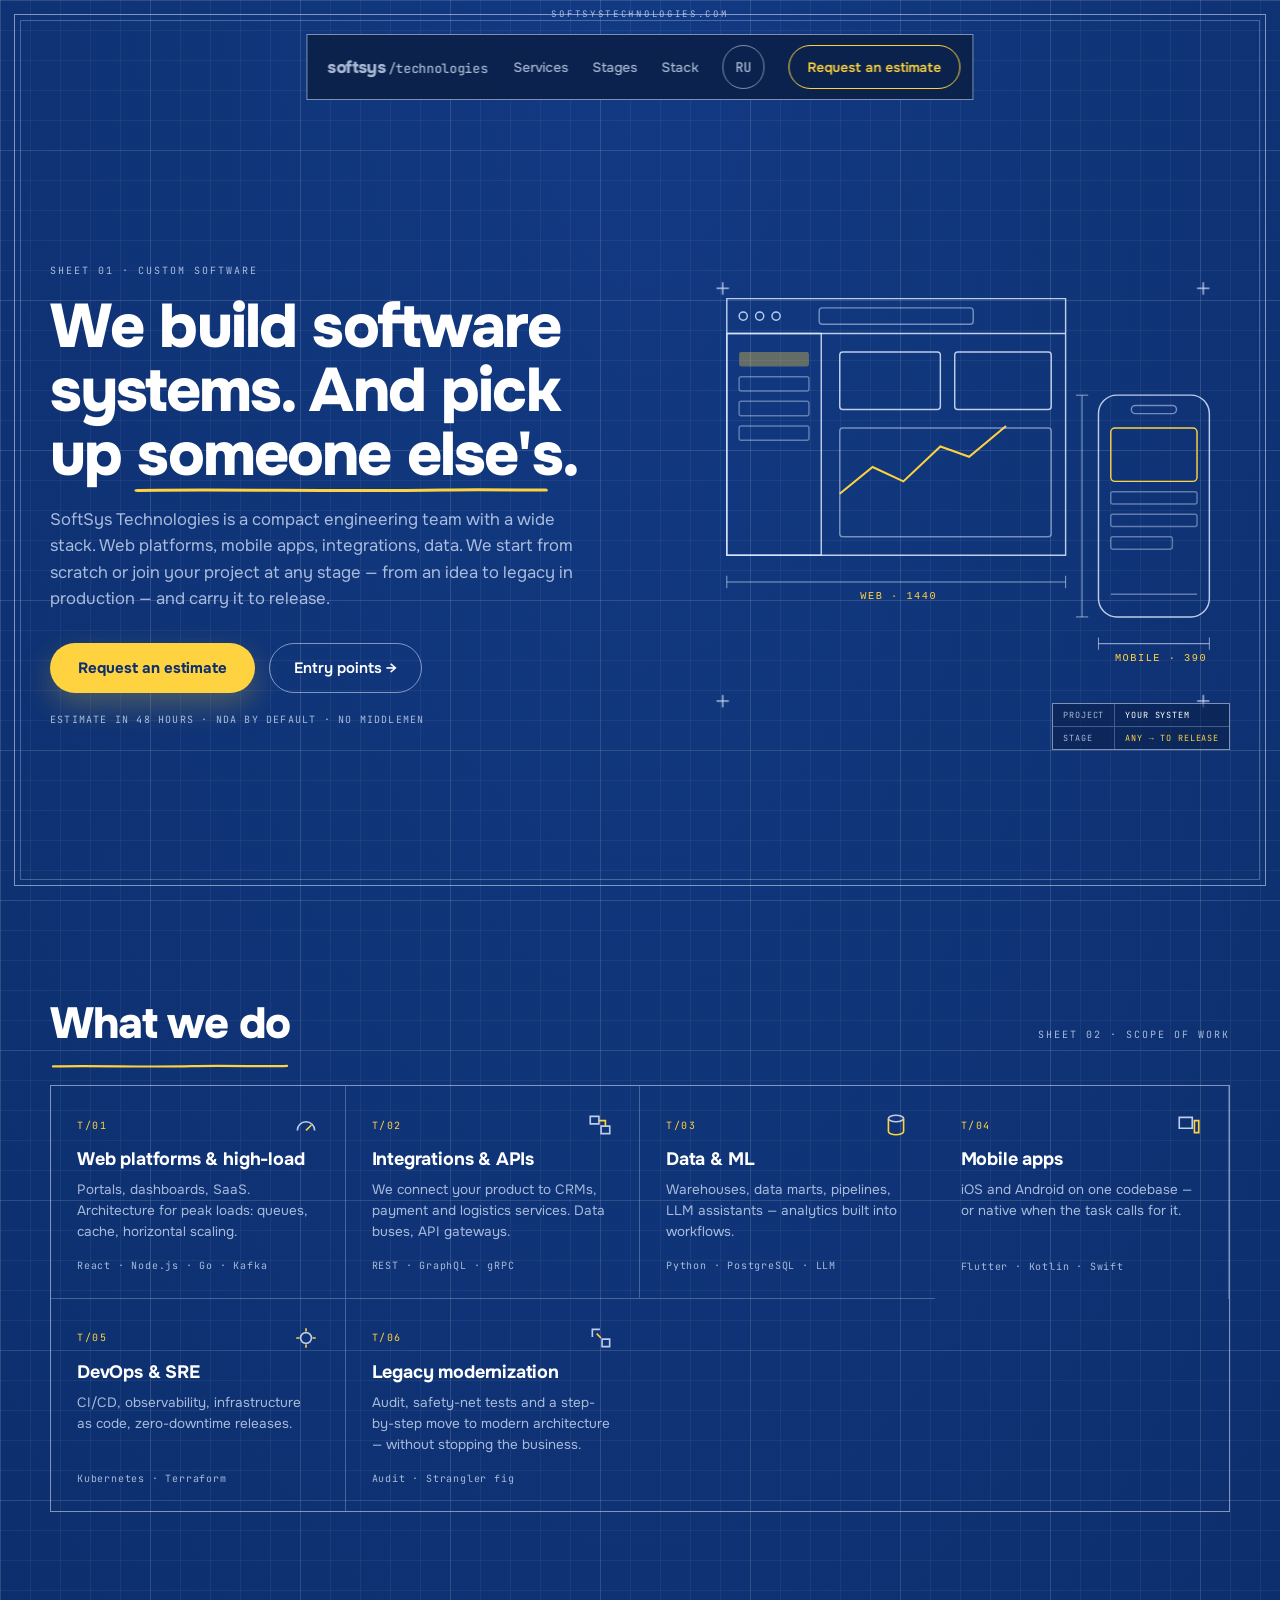
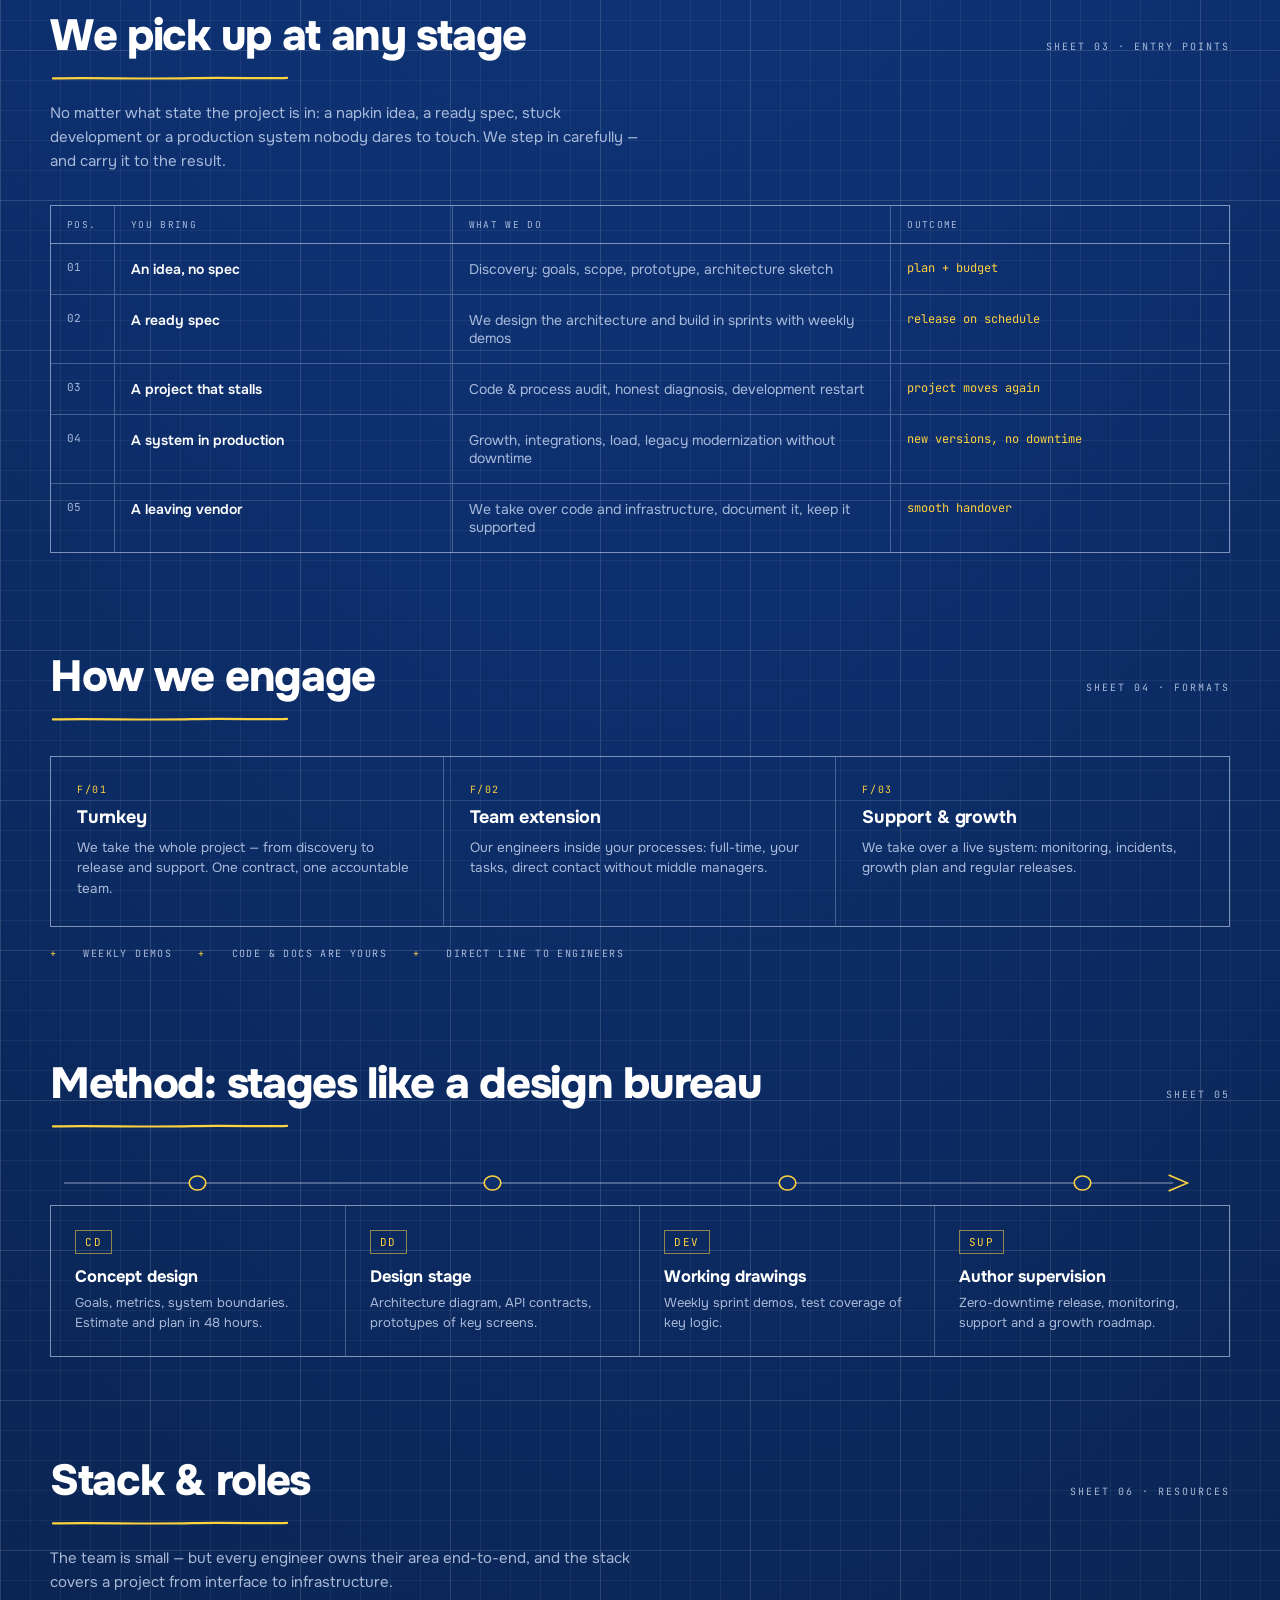
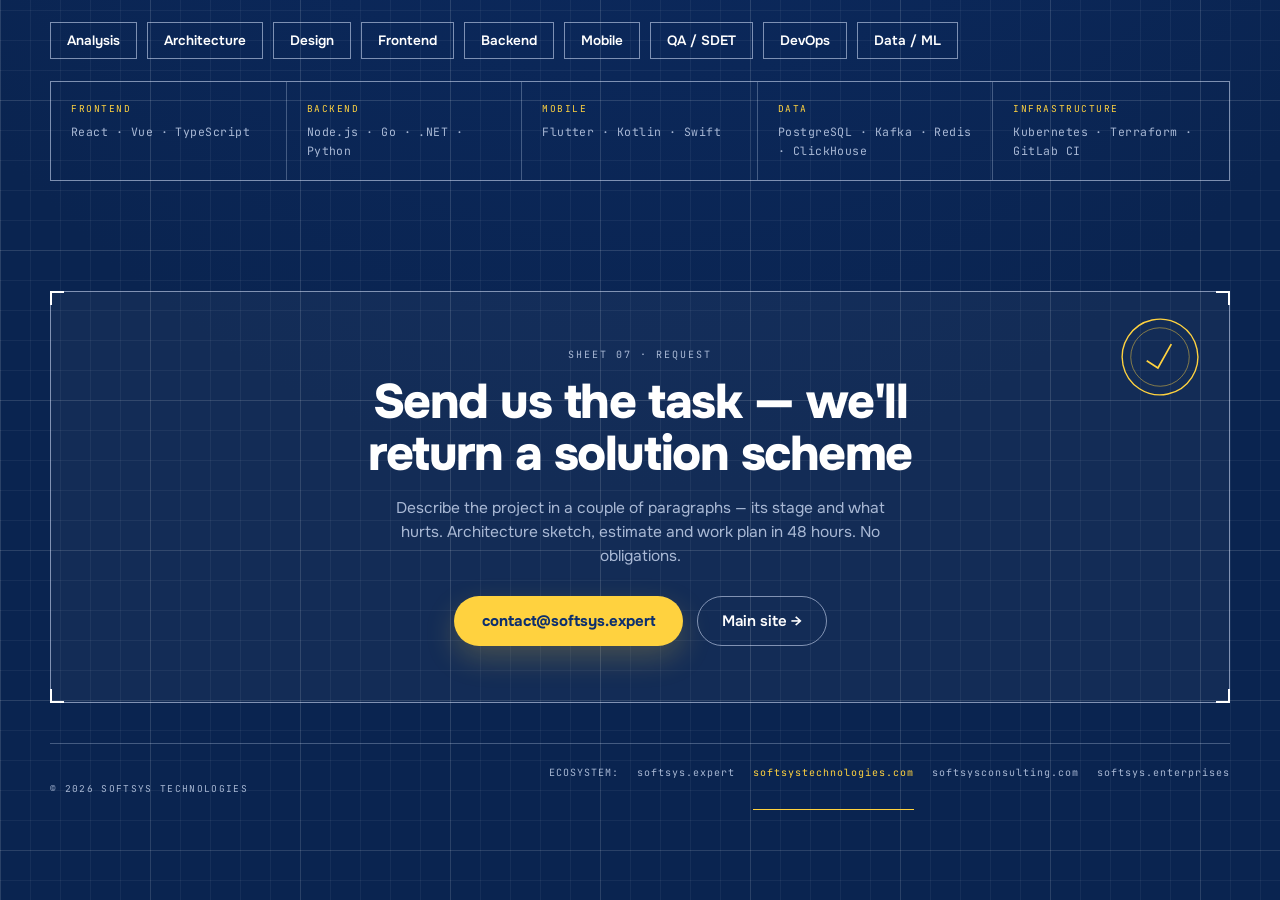
==== commit 4d28b005: "Publish shared SoftSys contact mailbox" ====
--- a/en/index.html
+++ b/en/index.html
@@ -27,11 +27,11 @@
 <meta name="twitter:title" content="Software systems &amp; engineering — SoftSys Technologies">
 <meta name="twitter:description" content="Web platforms, mobile applications, integrations, data and DevOps. We build from scratch or take over existing software at any stage.">
 <meta name="twitter:image" content="https://softsystechnologies.com/og-image.png">
-<script type="application/ld+json">{"@context":"https://schema.org","@graph":[{"@type":"Organization","@id":"https://softsystechnologies.com/#organization","name":"SoftSys Technologies","url":"https://softsystechnologies.com/","email":"hello@softsystechnologies.com"},{"@type":"WebSite","@id":"https://softsystechnologies.com/#website","name":"SoftSys Technologies","url":"https://softsystechnologies.com/","inLanguage":["ru","en"],"publisher":{"@id":"https://softsystechnologies.com/#organization"}},{"@type":"WebPage","@id":"https://softsystechnologies.com/en/","url":"https://softsystechnologies.com/en/","name":"Software systems & engineering — SoftSys Technologies","description":"Web platforms, mobile applications, integrations, data and DevOps. We build from scratch or take over existing software at any stage.","inLanguage":"en","isPartOf":{"@id":"https://softsystechnologies.com/#website"},"about":{"@id":"https://softsystechnologies.com/#organization"}}]}</script><!--seo:end-->
-  <script type="module" crossorigin src="/assets/index-C6gl6QK1.js"></script>
+<script type="application/ld+json">{"@context":"https://schema.org","@graph":[{"@type":"Organization","@id":"https://softsystechnologies.com/#organization","name":"SoftSys Technologies","url":"https://softsystechnologies.com/","email":"contact@softsys.expert"},{"@type":"WebSite","@id":"https://softsystechnologies.com/#website","name":"SoftSys Technologies","url":"https://softsystechnologies.com/","inLanguage":["ru","en"],"publisher":{"@id":"https://softsystechnologies.com/#organization"}},{"@type":"WebPage","@id":"https://softsystechnologies.com/en/","url":"https://softsystechnologies.com/en/","name":"Software systems & engineering — SoftSys Technologies","description":"Web platforms, mobile applications, integrations, data and DevOps. We build from scratch or take over existing software at any stage.","inLanguage":"en","isPartOf":{"@id":"https://softsystechnologies.com/#website"},"about":{"@id":"https://softsystechnologies.com/#organization"}}]}</script><!--seo:end-->
+  <script type="module" crossorigin src="/assets/index-PBofgq9Z.js"></script>
   <link rel="stylesheet" crossorigin href="/assets/index-D1662glP.css">
 </head>
 <body>
-<div id="app"><!--[--><a class="skip-link" href="#main">Skip to content</a><header class="site-header"><nav class="site-nav" aria-label="Main navigation"><a class="brand" href="#top">softsys<span>/technologies</span></a><button class="menu-toggle" type="button" aria-label="Menu" aria-expanded="false" aria-controls="primary-menu"><span></span><span></span></button><div id="primary-menu" class="nav-links"><a href="#services">Services</a><a href="#stages">Stages</a><a href="#stack">Stack</a><a class="language-link" href="../" hreflang="ru">RU</a><a class="nav-cta" href="#contact">Request an estimate</a></div></nav></header><main id="main"><div class="d1 d2 frame-decoration" aria-hidden="true"></div><div class="d3 frame-decoration" aria-hidden="true">SOFTSYSTECHNOLOGIES.COM</div><section data-draw-scope data-draw class="page-section hero d14" id="top"><div class="responsive-grid hero-grid d15"><div><div class="reveal d16">SHEET 01 · CUSTOM SOFTWARE</div><h1 class="reveal d17">We build software systems. And pick up <span class="d18">someone else&#39;s<svg viewBox="0 0 200 16" preserveAspectRatio="none" fill="none" aria-hidden="true" focusable="false" class="d19"><path d="M4 9.4 C 48 8.1, 100 10.6, 148 9 C 172 8.2, 190 9.5, 196 9" stroke="#FFD23F" stroke-width="3" stroke-linecap="round" stroke-dasharray="200" stroke-dashoffset="200" class="d20"></path></svg></span>.</h1><p class="reveal d21">SoftSys Technologies is a compact engineering team with a wide stack. Web platforms, mobile apps, integrations, data. We start from scratch or join your project at any stage — from an idea to legacy in production — and carry it to release.</p><div class="actions reveal d22"><a href="#contact" class="d23 d24">Request an estimate</a><a href="#stages" class="d25 d26">Entry points →</a></div><div class="reveal d27">ESTIMATE IN 48 HOURS · NDA BY DEFAULT · NO MIDDLEMEN</div></div><div class="reveal d28"><svg viewBox="0 0 520 430" fill="none" aria-hidden="true" focusable="false" class="d29"><g stroke="rgba(220,232,255,.85)" stroke-width="1.4"><rect x="30" y="24" width="330" height="250" stroke-dasharray="1200" stroke-dashoffset="1200" class="d30"></rect><line x1="30" y1="58" x2="360" y2="58" stroke-dasharray="330" stroke-dashoffset="330" class="d31"></line><circle cx="46" cy="41" r="4" stroke-dasharray="26" stroke-dashoffset="26" class="d32"></circle><circle cx="62" cy="41" r="4" stroke-dasharray="26" stroke-dashoffset="26" class="d33"></circle><circle cx="78" cy="41" r="4" stroke-dasharray="26" stroke-dashoffset="26" class="d34"></circle><rect x="120" y="33" width="150" height="16" rx="3" stroke="rgba(220,232,255,.5)" stroke-dasharray="340" stroke-dashoffset="340" class="d35"></rect><rect x="30" y="58" width="92" height="216" stroke-dasharray="620" stroke-dashoffset="620" class="d36"></rect><rect x="42" y="76" width="68" height="14" rx="2" fill="rgba(255,210,63,.35)" stroke="none"></rect><rect x="42" y="100" width="68" height="14" rx="2" stroke="rgba(220,232,255,.4)" stroke-dasharray="170" stroke-dashoffset="170" class="d37"></rect><rect x="42" y="124" width="68" height="14" rx="2" stroke="rgba(220,232,255,.4)" stroke-dasharray="170" stroke-dashoffset="170" class="d38"></rect><rect x="42" y="148" width="68" height="14" rx="2" stroke="rgba(220,232,255,.4)" stroke-dasharray="170" stroke-dashoffset="170" class="d39"></rect><rect x="140" y="76" width="98" height="56" rx="3" stroke-dasharray="310" stroke-dashoffset="310" class="d40"></rect><rect x="252" y="76" width="94" height="56" rx="3" stroke-dasharray="310" stroke-dashoffset="310" class="d41"></rect><path d="M140 214 l32 -26 l30 14 l36 -34 l28 10 l36 -30" stroke-width="2" stroke-dasharray="260" stroke-dashoffset="260" class="d42"></path><rect x="140" y="150" width="206" height="106" rx="3" stroke="rgba(220,232,255,.5)" stroke-dasharray="630" stroke-dashoffset="630" class="d43"></rect></g><g stroke="rgba(220,232,255,.85)" stroke-width="1.4"><rect x="392" y="118" width="108" height="216" rx="18" stroke-dasharray="700" stroke-dashoffset="700" class="d44"></rect><rect x="424" y="128" width="44" height="8" rx="4" stroke="rgba(220,232,255,.5)" stroke-dasharray="110" stroke-dashoffset="110" class="d45"></rect><rect x="404" y="150" width="84" height="52" rx="4" stroke-dasharray="280" stroke-dashoffset="280" class="d46"></rect><rect x="404" y="212" width="84" height="12" rx="2" stroke="rgba(220,232,255,.4)" stroke-dasharray="200" stroke-dashoffset="200" class="d47"></rect><rect x="404" y="234" width="84" height="12" rx="2" stroke="rgba(220,232,255,.4)" stroke-dasharray="200" stroke-dashoffset="200" class="d48"></rect><rect x="404" y="256" width="60" height="12" rx="2" stroke="rgba(220,232,255,.4)" stroke-dasharray="150" stroke-dashoffset="150" class="d49"></rect><line x1="404" y1="312" x2="488" y2="312" stroke="rgba(220,232,255,.4)" stroke-dasharray="84" stroke-dashoffset="84" class="d50"></line></g><g stroke="rgba(220,232,255,.6)" stroke-width="1"><line x1="30" y1="300" x2="360" y2="300" stroke-dasharray="330" stroke-dashoffset="330" class="d51"></line><line x1="30" y1="294" x2="30" y2="306"></line><line x1="360" y1="294" x2="360" y2="306"></line><line x1="392" y1="360" x2="500" y2="360" stroke-dasharray="108" stroke-dashoffset="108" class="d52"></line><line x1="392" y1="354" x2="392" y2="366"></line><line x1="500" y1="354" x2="500" y2="366"></line><line x1="376" y1="118" x2="376" y2="334" stroke-dasharray="216" stroke-dashoffset="216" class="d53"></line><line x1="370" y1="118" x2="382" y2="118"></line><line x1="370" y1="334" x2="382" y2="334"></line></g><g fill="#FFD23F" font-family="JetBrains Mono,monospace" font-size="10" letter-spacing="1.5"><text x="160" y="317" opacity="0" class="d54">WEB · 1440</text><text x="408" y="377" opacity="0" class="d55">MOBILE · 390</text></g><g stroke="rgba(220,232,255,.9)" stroke-width="1.2"><path d="M20 14 h12 M26 8 v12"></path><path d="M488 14 h12 M494 8 v12"></path><path d="M20 416 h12 M26 410 v12"></path><path d="M488 416 h12 M494 410 v12"></path></g></svg><div class="responsive-grid d56"><span class="d57">PROJECT</span><span class="d58">YOUR SYSTEM</span><span class="d59">STAGE</span><span class="d60">ANY → TO RELEASE</span></div></div></div></section><section data-draw-scope data-draw id="services" class="page-section d61"><div class="d62"><div class="d63"><div><h2 class="d64">What we do</h2><svg viewBox="0 0 240 12" fill="none" aria-hidden="true" focusable="false" class="d65"><path d="M3 7.4 C 45 6.3, 95 8.4, 142 7.1 C 182 6.1, 216 8, 237 6.9" stroke="#FFD23F" stroke-width="2.2" stroke-linecap="round" stroke-dasharray="240" stroke-dashoffset="240" class="d66"></path></svg></div><span class="d67">SHEET 02 · SCOPE OF WORK</span></div><div class="responsive-grid d68"><div class="reveal d69 d70"><div class="d71"><span class="d72">T/01</span><svg viewBox="0 0 24 24" fill="none" stroke="rgba(220,232,255,.85)" stroke-width="1.5" aria-hidden="true" focusable="false" class="d73"><path d="M4 17a8 8 0 0 1 16 0" stroke-dasharray="100" stroke-dashoffset="100" class="d74"></path><path d="M12 17l5-5" stroke-dasharray="30" stroke-dashoffset="30" class="d75"></path></svg></div><h3 class="d76">Web platforms &amp; high-load</h3><p class="d77">Portals, dashboards, SaaS. Architecture for peak loads: queues, cache, horizontal scaling.</p><span class="d78">React · Node.js · Go · Kafka</span></div><div class="reveal d79 d80"><div class="d81"><span class="d82">T/02</span><svg viewBox="0 0 24 24" fill="none" stroke="rgba(220,232,255,.85)" stroke-width="1.5" aria-hidden="true" focusable="false" class="d83"><path d="M3 4h8v7H3z" stroke-dasharray="60" stroke-dashoffset="60" class="d84"></path><path d="M13 13h8v7h-8z" stroke-dasharray="60" stroke-dashoffset="60" class="d85"></path><path d="M11 8h6v5" stroke-dasharray="30" stroke-dashoffset="30" class="d86"></path></svg></div><h3 class="d87">Integrations &amp; APIs</h3><p class="d88">We connect your product to CRMs, payment and logistics services. Data buses, API gateways.</p><span class="d89">REST · GraphQL · gRPC</span></div><div class="reveal d90 d91"><div class="d92"><span class="d93">T/03</span><svg viewBox="0 0 24 24" fill="none" stroke="rgba(220,232,255,.85)" stroke-width="1.5" aria-hidden="true" focusable="false" class="d94"><path d="M5 6c0-1.7 3.1-3 7-3s7 1.3 7 3-3.1 3-7 3-7-1.3-7-3z" stroke-dasharray="60" stroke-dashoffset="60" class="d95"></path><path d="M5 6v12c0 1.7 3.1 3 7 3s7-1.3 7-3V6" stroke-dasharray="70" stroke-dashoffset="70" class="d96"></path></svg></div><h3 class="d97">Data &amp; ML</h3><p class="d98">Warehouses, data marts, pipelines, LLM assistants — analytics built into workflows.</p><span class="d99">Python · PostgreSQL · LLM</span></div><div class="reveal d100 d101"><div class="d102"><span class="d103">T/04</span><svg viewBox="0 0 24 24" fill="none" stroke="rgba(220,232,255,.85)" stroke-width="1.5" aria-hidden="true" focusable="false" class="d104"><path d="M3 5h12v10H3z" stroke-dasharray="80" stroke-dashoffset="80" class="d105"></path><path d="M17 8h4v11h-4z" stroke-dasharray="60" stroke-dashoffset="60" class="d106"></path></svg></div><h3 class="d107">Mobile apps</h3><p class="d108">iOS and Android on one codebase — or native when the task calls for it.</p><span class="d109">Flutter · Kotlin · Swift</span></div><div class="reveal d110 d111"><div class="d112"><span class="d113">T/05</span><svg viewBox="0 0 24 24" fill="none" stroke="rgba(220,232,255,.85)" stroke-width="1.5" aria-hidden="true" focusable="false" class="d114"><circle cx="12" cy="12" r="5" stroke-dasharray="35" stroke-dashoffset="35" class="d115"></circle><path d="M12 3v3M12 18v3M3 12h3M18 12h3" stroke-dasharray="40" stroke-dashoffset="40" class="d116"></path></svg></div><h3 class="d117">DevOps &amp; SRE</h3><p class="d118">CI/CD, observability, infrastructure as code, zero-downtime releases.</p><span class="d119">Kubernetes · Terraform</span></div><div class="reveal d120 d121"><div class="d122"><span class="d123">T/06</span><svg viewBox="0 0 24 24" fill="none" stroke="rgba(220,232,255,.85)" stroke-width="1.5" aria-hidden="true" focusable="false" class="d124"><path d="M4 11V4h7" stroke-dasharray="30" stroke-dashoffset="30" class="d125"></path><path d="M13 13h7v7h-7z" stroke-dasharray="60" stroke-dashoffset="60" class="d126"></path><path d="M8 8l4 4" stroke-dasharray="12" stroke-dashoffset="12" class="d127"></path></svg></div><h3 class="d128">Legacy modernization</h3><p class="d129">Audit, safety-net tests and a step-by-step move to modern architecture — without stopping the business.</p><span class="d130">Audit · Strangler fig</span></div></div></div></section><section data-draw-scope data-draw id="stages" class="page-section d131"><div class="d132"><div class="d133"><div><h2 class="d134">We pick up at any stage</h2><svg viewBox="0 0 240 12" fill="none" aria-hidden="true" focusable="false" class="d135"><path d="M3 7.4 C 45 6.3, 95 8.4, 142 7.1 C 182 6.1, 216 8, 237 6.9" stroke="#FFD23F" stroke-width="2.2" stroke-linecap="round" stroke-dasharray="240" stroke-dashoffset="240" class="d136"></path></svg></div><span class="d137">SHEET 03 · ENTRY POINTS</span></div><p class="d138">No matter what state the project is in: a napkin idea, a ready spec, stuck development or a production system nobody dares to touch. We step in carefully — and carry it to the result.</p><div class="d139"><div class="responsive-grid stage-head d140"><span class="d141">POS.</span><span class="d142">YOU BRING</span><span class="d143">WHAT WE DO</span><span class="d144">OUTCOME</span></div><div class="responsive-grid stage-row reveal d145 d146"><span class="d147">01</span><span data-label="YOU BRING" class="d148">An idea, no spec</span><span data-label="WHAT WE DO" class="d149">Discovery: goals, scope, prototype, architecture sketch</span><span data-label="OUTCOME" class="d150">plan + budget</span></div><div class="responsive-grid stage-row reveal d151 d152"><span class="d153">02</span><span data-label="YOU BRING" class="d154">A ready spec</span><span data-label="WHAT WE DO" class="d155">We design the architecture and build in sprints with weekly demos</span><span data-label="OUTCOME" class="d156">release on schedule</span></div><div class="responsive-grid stage-row reveal d157 d158"><span class="d159">03</span><span data-label="YOU BRING" class="d160">A project that stalls</span><span data-label="WHAT WE DO" class="d161">Code &amp; process audit, honest diagnosis, development restart</span><span data-label="OUTCOME" class="d162">project moves again</span></div><div class="responsive-grid stage-row reveal d163 d164"><span class="d165">04</span><span data-label="YOU BRING" class="d166">A system in production</span><span data-label="WHAT WE DO" class="d167">Growth, integrations, load, legacy modernization without downtime</span><span data-label="OUTCOME" class="d168">new versions, no downtime</span></div><div class="responsive-grid stage-row reveal d169 d170"><span class="d171">05</span><span data-label="YOU BRING" class="d172">A leaving vendor</span><span data-label="WHAT WE DO" class="d173">We take over code and infrastructure, document it, keep it supported</span><span data-label="OUTCOME" class="d174">smooth handover</span></div></div></div></section><section data-draw-scope data-draw id="formats" class="page-section d175"><div class="d176"><div class="d177"><div><h2 class="d178">How we engage</h2><svg viewBox="0 0 240 12" fill="none" aria-hidden="true" focusable="false" class="d179"><path d="M3 7.4 C 45 6.3, 95 8.4, 142 7.1 C 182 6.1, 216 8, 237 6.9" stroke="#FFD23F" stroke-width="2.2" stroke-linecap="round" stroke-dasharray="240" stroke-dashoffset="240" class="d180"></path></svg></div><span class="d181">SHEET 04 · FORMATS</span></div><div class="responsive-grid d182"><div class="reveal d183 d184"><span class="d185">F/01</span><h3 class="d186">Turnkey</h3><p class="d187">We take the whole project — from discovery to release and support. One contract, one accountable team.</p></div><div class="reveal d188 d189"><span class="d190">F/02</span><h3 class="d191">Team extension</h3><p class="d192">Our engineers inside your processes: full-time, your tasks, direct contact without middle managers.</p></div><div class="reveal d193 d194"><span class="d195">F/03</span><h3 class="d196">Support &amp; growth</h3><p class="d197">We take over a live system: monitoring, incidents, growth plan and regular releases.</p></div></div><div class="reveal d198"><span class="d199">+</span><span>WEEKLY DEMOS</span><span class="d200">+</span><span>CODE &amp; DOCS ARE YOURS</span><span class="d201">+</span><span>DIRECT LINE TO ENGINEERS</span></div></div></section><section data-draw-scope data-draw id="method" class="page-section d202"><div class="d203"><div class="d204"><div><h2 class="d205">Method: stages like a design bureau</h2><svg viewBox="0 0 240 12" fill="none" aria-hidden="true" focusable="false" class="d206"><path d="M3 7.4 C 45 6.3, 95 8.4, 142 7.1 C 182 6.1, 216 8, 237 6.9" stroke="#FFD23F" stroke-width="2.2" stroke-linecap="round" stroke-dasharray="240" stroke-dashoffset="240" class="d207"></path></svg></div><span class="d208">SHEET 05</span></div><svg viewBox="0 0 1000 44" preserveAspectRatio="none" fill="none" aria-hidden="true" focusable="false" class="d209"><path d="M12 22 H952" stroke="rgba(220,232,255,.6)" stroke-width="1.2" stroke-dasharray="940" stroke-dashoffset="940" class="d210"></path><path d="M948 14 l16 8 -16 8" stroke="#FFD23F" stroke-width="1.4" stroke-dasharray="40" stroke-dashoffset="40" class="d211"></path><circle cx="125" cy="22" r="7" stroke="#FFD23F" stroke-width="1.4" fill="#0D2F6E" stroke-dasharray="44" stroke-dashoffset="44" class="d212"></circle><circle cx="375" cy="22" r="7" stroke="#FFD23F" stroke-width="1.4" fill="#0D2F6E" stroke-dasharray="44" stroke-dashoffset="44" class="d213"></circle><circle cx="625" cy="22" r="7" stroke="#FFD23F" stroke-width="1.4" fill="#0D2F6E" stroke-dasharray="44" stroke-dashoffset="44" class="d214"></circle><circle cx="875" cy="22" r="7" stroke="#FFD23F" stroke-width="1.4" fill="#0D2F6E" stroke-dasharray="44" stroke-dashoffset="44" class="d215"></circle></svg><div class="responsive-grid d216"><div class="reveal d217"><div class="d218">CD</div><b class="d219">Concept design</b><p class="d220">Goals, metrics, system boundaries. Estimate and plan in 48 hours.</p></div><div class="reveal d221"><div class="d222">DD</div><b class="d223">Design stage</b><p class="d224">Architecture diagram, API contracts, prototypes of key screens.</p></div><div class="reveal d225"><div class="d226">DEV</div><b class="d227">Working drawings</b><p class="d228">Weekly sprint demos, test coverage of key logic.</p></div><div class="reveal d229"><div class="d230">SUP</div><b class="d231">Author supervision</b><p class="d232">Zero-downtime release, monitoring, support and a growth roadmap.</p></div></div></div></section><section data-draw-scope data-draw id="stack" class="page-section d233"><div class="d234"><div class="d235"><div><h2 class="d236">Stack &amp; roles</h2><svg viewBox="0 0 240 12" fill="none" aria-hidden="true" focusable="false" class="d237"><path d="M3 7.4 C 45 6.3, 95 8.4, 142 7.1 C 182 6.1, 216 8, 237 6.9" stroke="#FFD23F" stroke-width="2.2" stroke-linecap="round" stroke-dasharray="240" stroke-dashoffset="240" class="d238"></path></svg></div><span class="d239">SHEET 06 · RESOURCES</span></div><p class="d240">The team is small — but every engineer owns their area end-to-end, and the stack covers a project from interface to infrastructure.</p><div class="reveal d241"><span class="d242">Analysis</span><span class="d243">Architecture</span><span class="d244">Design</span><span class="d245">Frontend</span><span class="d246">Backend</span><span class="d247">Mobile</span><span class="d248">QA / SDET</span><span class="d249">DevOps</span><span class="d250">Data / ML</span></div><div class="responsive-grid d251"><div class="reveal d252"><div class="d253">FRONTEND</div><div class="d254">React · Vue · TypeScript</div></div><div class="reveal d255"><div class="d256">BACKEND</div><div class="d257">Node.js · Go · .NET · Python</div></div><div class="reveal d258"><div class="d259">MOBILE</div><div class="d260">Flutter · Kotlin · Swift</div></div><div class="reveal d261"><div class="d262">DATA</div><div class="d263">PostgreSQL · Kafka · Redis · ClickHouse</div></div><div class="reveal d264"><div class="d265">INFRASTRUCTURE</div><div class="d266">Kubernetes · Terraform · GitLab CI</div></div></div></div></section><section data-draw-scope data-draw id="contact" class="page-section d267"><div class="d268"><div class="d269"></div><div class="d270"></div><div class="d271"></div><div class="d272"></div><svg viewBox="0 0 100 100" fill="none" aria-hidden="true" focusable="false" class="d273"><circle cx="50" cy="50" r="44" stroke="#FFD23F" stroke-width="1.6" stroke-dasharray="277" stroke-dashoffset="277" class="d274"></circle><circle cx="50" cy="50" r="34" stroke="rgba(255,210,63,.5)" stroke-width="1" stroke-dasharray="214" stroke-dashoffset="214" class="d275"></circle><path d="M34 51 l11 11 l21 -24" stroke="#FFD23F" stroke-width="2" stroke-dasharray="50" stroke-dashoffset="50" class="d276"></path></svg><div class="d277">SHEET 07 · REQUEST</div><h2 class="d278">Send us the task — we&#39;ll return a solution scheme</h2><p class="d279">Describe the project in a couple of paragraphs — its stage and what hurts. Architecture sketch, estimate and work plan in 48 hours. No obligations.</p><div class="actions d280"><a href="mailto:hello@softsystechnologies.com" class="d281 d282">hello@softsystechnologies.com</a><a href="https://softsys.expert" class="d283 d284">Main site →</a></div></div><div class="d285"><div class="d286">© 2026 SOFTSYS TECHNOLOGIES</div><div class="actions d287"><span class="d288">ECOSYSTEM:</span><a href="https://softsys.expert">softsys.expert</a><span class="d289">softsystechnologies.com</span><a href="https://softsysconsulting.com">softsysconsulting.com</a><a href="https://softsys.enterprises">softsys.enterprises</a></div></div></section></main><!--]--></div>
+<div id="app"><!--[--><a class="skip-link" href="#main">Skip to content</a><header class="site-header"><nav class="site-nav" aria-label="Main navigation"><a class="brand" href="#top">softsys<span>/technologies</span></a><button class="menu-toggle" type="button" aria-label="Menu" aria-expanded="false" aria-controls="primary-menu"><span></span><span></span></button><div id="primary-menu" class="nav-links"><a href="#services">Services</a><a href="#stages">Stages</a><a href="#stack">Stack</a><a class="language-link" href="../" hreflang="ru">RU</a><a class="nav-cta" href="#contact">Request an estimate</a></div></nav></header><main id="main"><div class="d1 d2 frame-decoration" aria-hidden="true"></div><div class="d3 frame-decoration" aria-hidden="true">SOFTSYSTECHNOLOGIES.COM</div><section data-draw-scope data-draw class="page-section hero d14" id="top"><div class="responsive-grid hero-grid d15"><div><div class="reveal d16">SHEET 01 · CUSTOM SOFTWARE</div><h1 class="reveal d17">We build software systems. And pick up <span class="d18">someone else&#39;s<svg viewBox="0 0 200 16" preserveAspectRatio="none" fill="none" aria-hidden="true" focusable="false" class="d19"><path d="M4 9.4 C 48 8.1, 100 10.6, 148 9 C 172 8.2, 190 9.5, 196 9" stroke="#FFD23F" stroke-width="3" stroke-linecap="round" stroke-dasharray="200" stroke-dashoffset="200" class="d20"></path></svg></span>.</h1><p class="reveal d21">SoftSys Technologies is a compact engineering team with a wide stack. Web platforms, mobile apps, integrations, data. We start from scratch or join your project at any stage — from an idea to legacy in production — and carry it to release.</p><div class="actions reveal d22"><a href="#contact" class="d23 d24">Request an estimate</a><a href="#stages" class="d25 d26">Entry points →</a></div><div class="reveal d27">ESTIMATE IN 48 HOURS · NDA BY DEFAULT · NO MIDDLEMEN</div></div><div class="reveal d28"><svg viewBox="0 0 520 430" fill="none" aria-hidden="true" focusable="false" class="d29"><g stroke="rgba(220,232,255,.85)" stroke-width="1.4"><rect x="30" y="24" width="330" height="250" stroke-dasharray="1200" stroke-dashoffset="1200" class="d30"></rect><line x1="30" y1="58" x2="360" y2="58" stroke-dasharray="330" stroke-dashoffset="330" class="d31"></line><circle cx="46" cy="41" r="4" stroke-dasharray="26" stroke-dashoffset="26" class="d32"></circle><circle cx="62" cy="41" r="4" stroke-dasharray="26" stroke-dashoffset="26" class="d33"></circle><circle cx="78" cy="41" r="4" stroke-dasharray="26" stroke-dashoffset="26" class="d34"></circle><rect x="120" y="33" width="150" height="16" rx="3" stroke="rgba(220,232,255,.5)" stroke-dasharray="340" stroke-dashoffset="340" class="d35"></rect><rect x="30" y="58" width="92" height="216" stroke-dasharray="620" stroke-dashoffset="620" class="d36"></rect><rect x="42" y="76" width="68" height="14" rx="2" fill="rgba(255,210,63,.35)" stroke="none"></rect><rect x="42" y="100" width="68" height="14" rx="2" stroke="rgba(220,232,255,.4)" stroke-dasharray="170" stroke-dashoffset="170" class="d37"></rect><rect x="42" y="124" width="68" height="14" rx="2" stroke="rgba(220,232,255,.4)" stroke-dasharray="170" stroke-dashoffset="170" class="d38"></rect><rect x="42" y="148" width="68" height="14" rx="2" stroke="rgba(220,232,255,.4)" stroke-dasharray="170" stroke-dashoffset="170" class="d39"></rect><rect x="140" y="76" width="98" height="56" rx="3" stroke-dasharray="310" stroke-dashoffset="310" class="d40"></rect><rect x="252" y="76" width="94" height="56" rx="3" stroke-dasharray="310" stroke-dashoffset="310" class="d41"></rect><path d="M140 214 l32 -26 l30 14 l36 -34 l28 10 l36 -30" stroke-width="2" stroke-dasharray="260" stroke-dashoffset="260" class="d42"></path><rect x="140" y="150" width="206" height="106" rx="3" stroke="rgba(220,232,255,.5)" stroke-dasharray="630" stroke-dashoffset="630" class="d43"></rect></g><g stroke="rgba(220,232,255,.85)" stroke-width="1.4"><rect x="392" y="118" width="108" height="216" rx="18" stroke-dasharray="700" stroke-dashoffset="700" class="d44"></rect><rect x="424" y="128" width="44" height="8" rx="4" stroke="rgba(220,232,255,.5)" stroke-dasharray="110" stroke-dashoffset="110" class="d45"></rect><rect x="404" y="150" width="84" height="52" rx="4" stroke-dasharray="280" stroke-dashoffset="280" class="d46"></rect><rect x="404" y="212" width="84" height="12" rx="2" stroke="rgba(220,232,255,.4)" stroke-dasharray="200" stroke-dashoffset="200" class="d47"></rect><rect x="404" y="234" width="84" height="12" rx="2" stroke="rgba(220,232,255,.4)" stroke-dasharray="200" stroke-dashoffset="200" class="d48"></rect><rect x="404" y="256" width="60" height="12" rx="2" stroke="rgba(220,232,255,.4)" stroke-dasharray="150" stroke-dashoffset="150" class="d49"></rect><line x1="404" y1="312" x2="488" y2="312" stroke="rgba(220,232,255,.4)" stroke-dasharray="84" stroke-dashoffset="84" class="d50"></line></g><g stroke="rgba(220,232,255,.6)" stroke-width="1"><line x1="30" y1="300" x2="360" y2="300" stroke-dasharray="330" stroke-dashoffset="330" class="d51"></line><line x1="30" y1="294" x2="30" y2="306"></line><line x1="360" y1="294" x2="360" y2="306"></line><line x1="392" y1="360" x2="500" y2="360" stroke-dasharray="108" stroke-dashoffset="108" class="d52"></line><line x1="392" y1="354" x2="392" y2="366"></line><line x1="500" y1="354" x2="500" y2="366"></line><line x1="376" y1="118" x2="376" y2="334" stroke-dasharray="216" stroke-dashoffset="216" class="d53"></line><line x1="370" y1="118" x2="382" y2="118"></line><line x1="370" y1="334" x2="382" y2="334"></line></g><g fill="#FFD23F" font-family="JetBrains Mono,monospace" font-size="10" letter-spacing="1.5"><text x="160" y="317" opacity="0" class="d54">WEB · 1440</text><text x="408" y="377" opacity="0" class="d55">MOBILE · 390</text></g><g stroke="rgba(220,232,255,.9)" stroke-width="1.2"><path d="M20 14 h12 M26 8 v12"></path><path d="M488 14 h12 M494 8 v12"></path><path d="M20 416 h12 M26 410 v12"></path><path d="M488 416 h12 M494 410 v12"></path></g></svg><div class="responsive-grid d56"><span class="d57">PROJECT</span><span class="d58">YOUR SYSTEM</span><span class="d59">STAGE</span><span class="d60">ANY → TO RELEASE</span></div></div></div></section><section data-draw-scope data-draw id="services" class="page-section d61"><div class="d62"><div class="d63"><div><h2 class="d64">What we do</h2><svg viewBox="0 0 240 12" fill="none" aria-hidden="true" focusable="false" class="d65"><path d="M3 7.4 C 45 6.3, 95 8.4, 142 7.1 C 182 6.1, 216 8, 237 6.9" stroke="#FFD23F" stroke-width="2.2" stroke-linecap="round" stroke-dasharray="240" stroke-dashoffset="240" class="d66"></path></svg></div><span class="d67">SHEET 02 · SCOPE OF WORK</span></div><div class="responsive-grid d68"><div class="reveal d69 d70"><div class="d71"><span class="d72">T/01</span><svg viewBox="0 0 24 24" fill="none" stroke="rgba(220,232,255,.85)" stroke-width="1.5" aria-hidden="true" focusable="false" class="d73"><path d="M4 17a8 8 0 0 1 16 0" stroke-dasharray="100" stroke-dashoffset="100" class="d74"></path><path d="M12 17l5-5" stroke-dasharray="30" stroke-dashoffset="30" class="d75"></path></svg></div><h3 class="d76">Web platforms &amp; high-load</h3><p class="d77">Portals, dashboards, SaaS. Architecture for peak loads: queues, cache, horizontal scaling.</p><span class="d78">React · Node.js · Go · Kafka</span></div><div class="reveal d79 d80"><div class="d81"><span class="d82">T/02</span><svg viewBox="0 0 24 24" fill="none" stroke="rgba(220,232,255,.85)" stroke-width="1.5" aria-hidden="true" focusable="false" class="d83"><path d="M3 4h8v7H3z" stroke-dasharray="60" stroke-dashoffset="60" class="d84"></path><path d="M13 13h8v7h-8z" stroke-dasharray="60" stroke-dashoffset="60" class="d85"></path><path d="M11 8h6v5" stroke-dasharray="30" stroke-dashoffset="30" class="d86"></path></svg></div><h3 class="d87">Integrations &amp; APIs</h3><p class="d88">We connect your product to CRMs, payment and logistics services. Data buses, API gateways.</p><span class="d89">REST · GraphQL · gRPC</span></div><div class="reveal d90 d91"><div class="d92"><span class="d93">T/03</span><svg viewBox="0 0 24 24" fill="none" stroke="rgba(220,232,255,.85)" stroke-width="1.5" aria-hidden="true" focusable="false" class="d94"><path d="M5 6c0-1.7 3.1-3 7-3s7 1.3 7 3-3.1 3-7 3-7-1.3-7-3z" stroke-dasharray="60" stroke-dashoffset="60" class="d95"></path><path d="M5 6v12c0 1.7 3.1 3 7 3s7-1.3 7-3V6" stroke-dasharray="70" stroke-dashoffset="70" class="d96"></path></svg></div><h3 class="d97">Data &amp; ML</h3><p class="d98">Warehouses, data marts, pipelines, LLM assistants — analytics built into workflows.</p><span class="d99">Python · PostgreSQL · LLM</span></div><div class="reveal d100 d101"><div class="d102"><span class="d103">T/04</span><svg viewBox="0 0 24 24" fill="none" stroke="rgba(220,232,255,.85)" stroke-width="1.5" aria-hidden="true" focusable="false" class="d104"><path d="M3 5h12v10H3z" stroke-dasharray="80" stroke-dashoffset="80" class="d105"></path><path d="M17 8h4v11h-4z" stroke-dasharray="60" stroke-dashoffset="60" class="d106"></path></svg></div><h3 class="d107">Mobile apps</h3><p class="d108">iOS and Android on one codebase — or native when the task calls for it.</p><span class="d109">Flutter · Kotlin · Swift</span></div><div class="reveal d110 d111"><div class="d112"><span class="d113">T/05</span><svg viewBox="0 0 24 24" fill="none" stroke="rgba(220,232,255,.85)" stroke-width="1.5" aria-hidden="true" focusable="false" class="d114"><circle cx="12" cy="12" r="5" stroke-dasharray="35" stroke-dashoffset="35" class="d115"></circle><path d="M12 3v3M12 18v3M3 12h3M18 12h3" stroke-dasharray="40" stroke-dashoffset="40" class="d116"></path></svg></div><h3 class="d117">DevOps &amp; SRE</h3><p class="d118">CI/CD, observability, infrastructure as code, zero-downtime releases.</p><span class="d119">Kubernetes · Terraform</span></div><div class="reveal d120 d121"><div class="d122"><span class="d123">T/06</span><svg viewBox="0 0 24 24" fill="none" stroke="rgba(220,232,255,.85)" stroke-width="1.5" aria-hidden="true" focusable="false" class="d124"><path d="M4 11V4h7" stroke-dasharray="30" stroke-dashoffset="30" class="d125"></path><path d="M13 13h7v7h-7z" stroke-dasharray="60" stroke-dashoffset="60" class="d126"></path><path d="M8 8l4 4" stroke-dasharray="12" stroke-dashoffset="12" class="d127"></path></svg></div><h3 class="d128">Legacy modernization</h3><p class="d129">Audit, safety-net tests and a step-by-step move to modern architecture — without stopping the business.</p><span class="d130">Audit · Strangler fig</span></div></div></div></section><section data-draw-scope data-draw id="stages" class="page-section d131"><div class="d132"><div class="d133"><div><h2 class="d134">We pick up at any stage</h2><svg viewBox="0 0 240 12" fill="none" aria-hidden="true" focusable="false" class="d135"><path d="M3 7.4 C 45 6.3, 95 8.4, 142 7.1 C 182 6.1, 216 8, 237 6.9" stroke="#FFD23F" stroke-width="2.2" stroke-linecap="round" stroke-dasharray="240" stroke-dashoffset="240" class="d136"></path></svg></div><span class="d137">SHEET 03 · ENTRY POINTS</span></div><p class="d138">No matter what state the project is in: a napkin idea, a ready spec, stuck development or a production system nobody dares to touch. We step in carefully — and carry it to the result.</p><div class="d139"><div class="responsive-grid stage-head d140"><span class="d141">POS.</span><span class="d142">YOU BRING</span><span class="d143">WHAT WE DO</span><span class="d144">OUTCOME</span></div><div class="responsive-grid stage-row reveal d145 d146"><span class="d147">01</span><span data-label="YOU BRING" class="d148">An idea, no spec</span><span data-label="WHAT WE DO" class="d149">Discovery: goals, scope, prototype, architecture sketch</span><span data-label="OUTCOME" class="d150">plan + budget</span></div><div class="responsive-grid stage-row reveal d151 d152"><span class="d153">02</span><span data-label="YOU BRING" class="d154">A ready spec</span><span data-label="WHAT WE DO" class="d155">We design the architecture and build in sprints with weekly demos</span><span data-label="OUTCOME" class="d156">release on schedule</span></div><div class="responsive-grid stage-row reveal d157 d158"><span class="d159">03</span><span data-label="YOU BRING" class="d160">A project that stalls</span><span data-label="WHAT WE DO" class="d161">Code &amp; process audit, honest diagnosis, development restart</span><span data-label="OUTCOME" class="d162">project moves again</span></div><div class="responsive-grid stage-row reveal d163 d164"><span class="d165">04</span><span data-label="YOU BRING" class="d166">A system in production</span><span data-label="WHAT WE DO" class="d167">Growth, integrations, load, legacy modernization without downtime</span><span data-label="OUTCOME" class="d168">new versions, no downtime</span></div><div class="responsive-grid stage-row reveal d169 d170"><span class="d171">05</span><span data-label="YOU BRING" class="d172">A leaving vendor</span><span data-label="WHAT WE DO" class="d173">We take over code and infrastructure, document it, keep it supported</span><span data-label="OUTCOME" class="d174">smooth handover</span></div></div></div></section><section data-draw-scope data-draw id="formats" class="page-section d175"><div class="d176"><div class="d177"><div><h2 class="d178">How we engage</h2><svg viewBox="0 0 240 12" fill="none" aria-hidden="true" focusable="false" class="d179"><path d="M3 7.4 C 45 6.3, 95 8.4, 142 7.1 C 182 6.1, 216 8, 237 6.9" stroke="#FFD23F" stroke-width="2.2" stroke-linecap="round" stroke-dasharray="240" stroke-dashoffset="240" class="d180"></path></svg></div><span class="d181">SHEET 04 · FORMATS</span></div><div class="responsive-grid d182"><div class="reveal d183 d184"><span class="d185">F/01</span><h3 class="d186">Turnkey</h3><p class="d187">We take the whole project — from discovery to release and support. One contract, one accountable team.</p></div><div class="reveal d188 d189"><span class="d190">F/02</span><h3 class="d191">Team extension</h3><p class="d192">Our engineers inside your processes: full-time, your tasks, direct contact without middle managers.</p></div><div class="reveal d193 d194"><span class="d195">F/03</span><h3 class="d196">Support &amp; growth</h3><p class="d197">We take over a live system: monitoring, incidents, growth plan and regular releases.</p></div></div><div class="reveal d198"><span class="d199">+</span><span>WEEKLY DEMOS</span><span class="d200">+</span><span>CODE &amp; DOCS ARE YOURS</span><span class="d201">+</span><span>DIRECT LINE TO ENGINEERS</span></div></div></section><section data-draw-scope data-draw id="method" class="page-section d202"><div class="d203"><div class="d204"><div><h2 class="d205">Method: stages like a design bureau</h2><svg viewBox="0 0 240 12" fill="none" aria-hidden="true" focusable="false" class="d206"><path d="M3 7.4 C 45 6.3, 95 8.4, 142 7.1 C 182 6.1, 216 8, 237 6.9" stroke="#FFD23F" stroke-width="2.2" stroke-linecap="round" stroke-dasharray="240" stroke-dashoffset="240" class="d207"></path></svg></div><span class="d208">SHEET 05</span></div><svg viewBox="0 0 1000 44" preserveAspectRatio="none" fill="none" aria-hidden="true" focusable="false" class="d209"><path d="M12 22 H952" stroke="rgba(220,232,255,.6)" stroke-width="1.2" stroke-dasharray="940" stroke-dashoffset="940" class="d210"></path><path d="M948 14 l16 8 -16 8" stroke="#FFD23F" stroke-width="1.4" stroke-dasharray="40" stroke-dashoffset="40" class="d211"></path><circle cx="125" cy="22" r="7" stroke="#FFD23F" stroke-width="1.4" fill="#0D2F6E" stroke-dasharray="44" stroke-dashoffset="44" class="d212"></circle><circle cx="375" cy="22" r="7" stroke="#FFD23F" stroke-width="1.4" fill="#0D2F6E" stroke-dasharray="44" stroke-dashoffset="44" class="d213"></circle><circle cx="625" cy="22" r="7" stroke="#FFD23F" stroke-width="1.4" fill="#0D2F6E" stroke-dasharray="44" stroke-dashoffset="44" class="d214"></circle><circle cx="875" cy="22" r="7" stroke="#FFD23F" stroke-width="1.4" fill="#0D2F6E" stroke-dasharray="44" stroke-dashoffset="44" class="d215"></circle></svg><div class="responsive-grid d216"><div class="reveal d217"><div class="d218">CD</div><b class="d219">Concept design</b><p class="d220">Goals, metrics, system boundaries. Estimate and plan in 48 hours.</p></div><div class="reveal d221"><div class="d222">DD</div><b class="d223">Design stage</b><p class="d224">Architecture diagram, API contracts, prototypes of key screens.</p></div><div class="reveal d225"><div class="d226">DEV</div><b class="d227">Working drawings</b><p class="d228">Weekly sprint demos, test coverage of key logic.</p></div><div class="reveal d229"><div class="d230">SUP</div><b class="d231">Author supervision</b><p class="d232">Zero-downtime release, monitoring, support and a growth roadmap.</p></div></div></div></section><section data-draw-scope data-draw id="stack" class="page-section d233"><div class="d234"><div class="d235"><div><h2 class="d236">Stack &amp; roles</h2><svg viewBox="0 0 240 12" fill="none" aria-hidden="true" focusable="false" class="d237"><path d="M3 7.4 C 45 6.3, 95 8.4, 142 7.1 C 182 6.1, 216 8, 237 6.9" stroke="#FFD23F" stroke-width="2.2" stroke-linecap="round" stroke-dasharray="240" stroke-dashoffset="240" class="d238"></path></svg></div><span class="d239">SHEET 06 · RESOURCES</span></div><p class="d240">The team is small — but every engineer owns their area end-to-end, and the stack covers a project from interface to infrastructure.</p><div class="reveal d241"><span class="d242">Analysis</span><span class="d243">Architecture</span><span class="d244">Design</span><span class="d245">Frontend</span><span class="d246">Backend</span><span class="d247">Mobile</span><span class="d248">QA / SDET</span><span class="d249">DevOps</span><span class="d250">Data / ML</span></div><div class="responsive-grid d251"><div class="reveal d252"><div class="d253">FRONTEND</div><div class="d254">React · Vue · TypeScript</div></div><div class="reveal d255"><div class="d256">BACKEND</div><div class="d257">Node.js · Go · .NET · Python</div></div><div class="reveal d258"><div class="d259">MOBILE</div><div class="d260">Flutter · Kotlin · Swift</div></div><div class="reveal d261"><div class="d262">DATA</div><div class="d263">PostgreSQL · Kafka · Redis · ClickHouse</div></div><div class="reveal d264"><div class="d265">INFRASTRUCTURE</div><div class="d266">Kubernetes · Terraform · GitLab CI</div></div></div></div></section><section data-draw-scope data-draw id="contact" class="page-section d267"><div class="d268"><div class="d269"></div><div class="d270"></div><div class="d271"></div><div class="d272"></div><svg viewBox="0 0 100 100" fill="none" aria-hidden="true" focusable="false" class="d273"><circle cx="50" cy="50" r="44" stroke="#FFD23F" stroke-width="1.6" stroke-dasharray="277" stroke-dashoffset="277" class="d274"></circle><circle cx="50" cy="50" r="34" stroke="rgba(255,210,63,.5)" stroke-width="1" stroke-dasharray="214" stroke-dashoffset="214" class="d275"></circle><path d="M34 51 l11 11 l21 -24" stroke="#FFD23F" stroke-width="2" stroke-dasharray="50" stroke-dashoffset="50" class="d276"></path></svg><div class="d277">SHEET 07 · REQUEST</div><h2 class="d278">Send us the task — we&#39;ll return a solution scheme</h2><p class="d279">Describe the project in a couple of paragraphs — its stage and what hurts. Architecture sketch, estimate and work plan in 48 hours. No obligations.</p><div class="actions d280"><a href="mailto:contact@softsys.expert" class="d281 d282">contact@softsys.expert</a><a href="https://softsys.expert" class="d283 d284">Main site →</a></div></div><div class="d285"><div class="d286">© 2026 SOFTSYS TECHNOLOGIES</div><div class="actions d287"><span class="d288">ECOSYSTEM:</span><a href="https://softsys.expert">softsys.expert</a><span class="d289">softsystechnologies.com</span><a href="https://softsysconsulting.com">softsysconsulting.com</a><a href="https://softsys.enterprises">softsys.enterprises</a></div></div></section></main><!--]--></div>
 </body>
 </html>
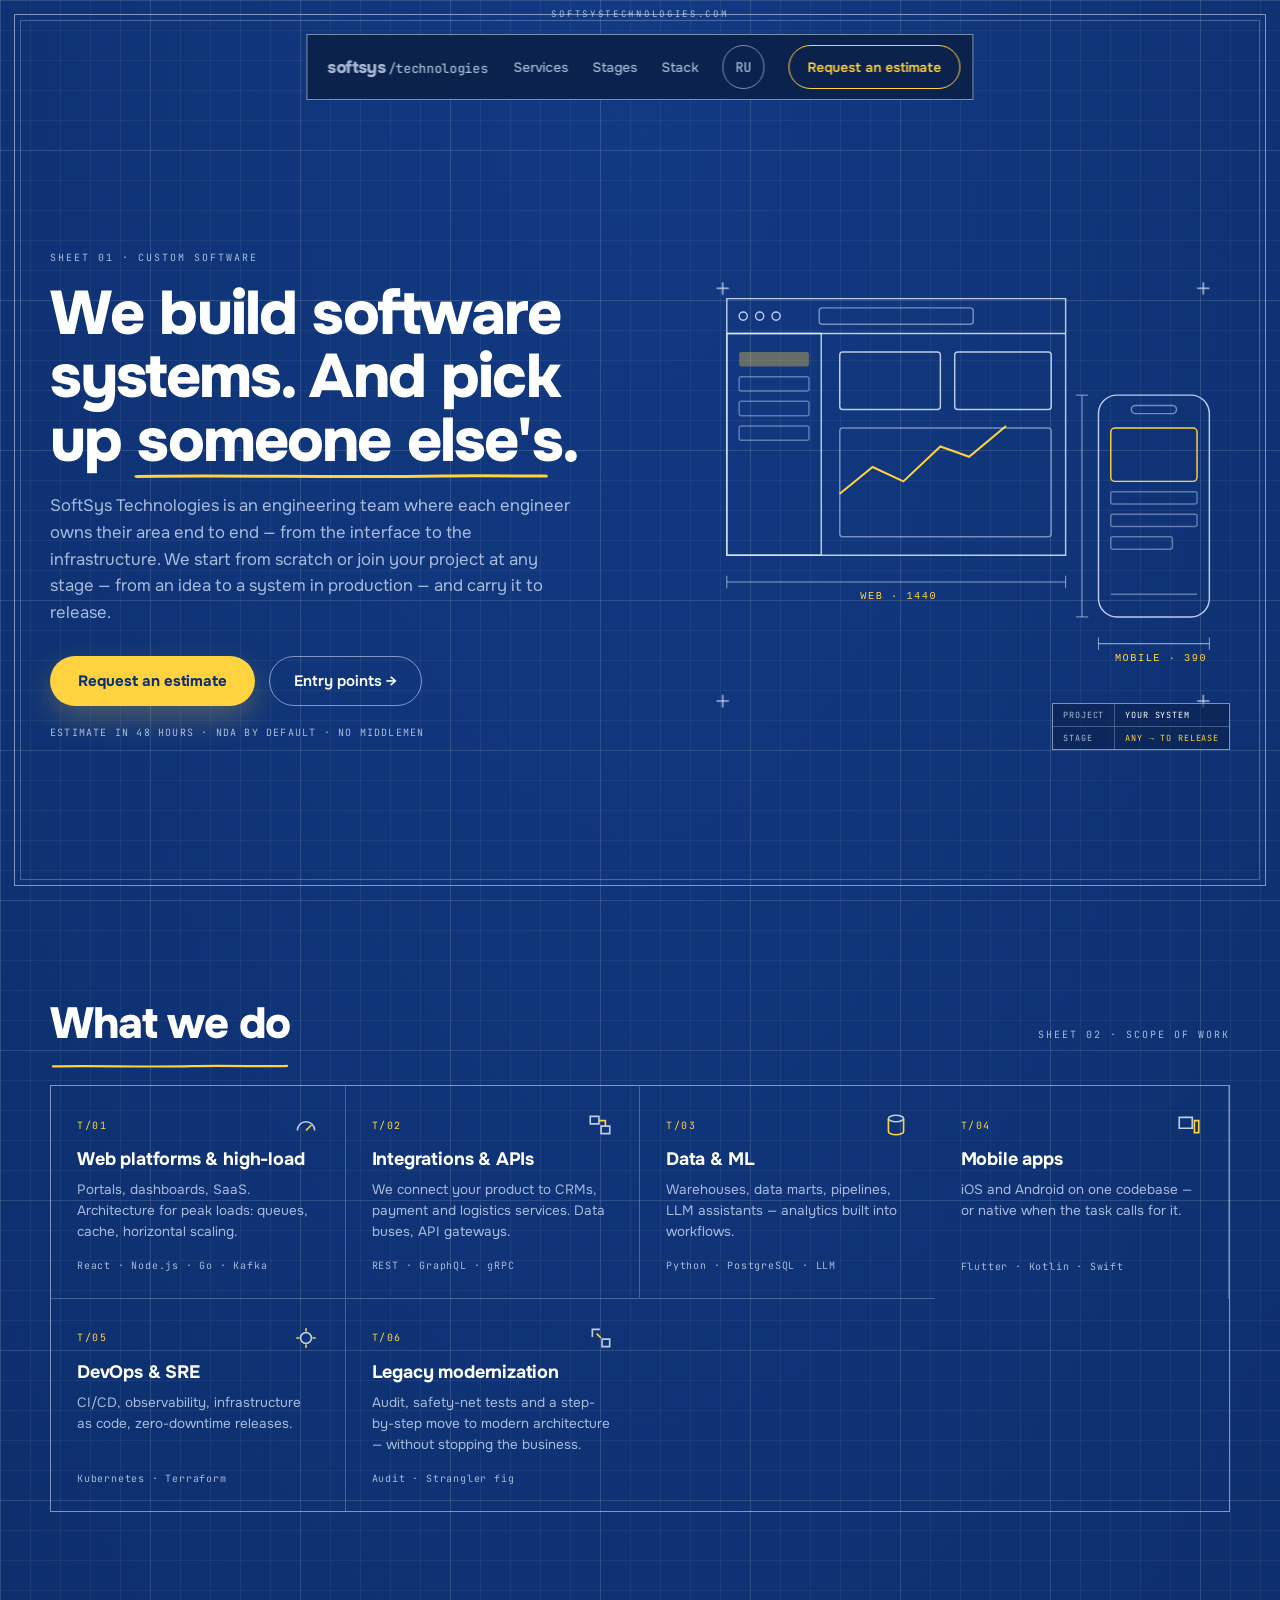
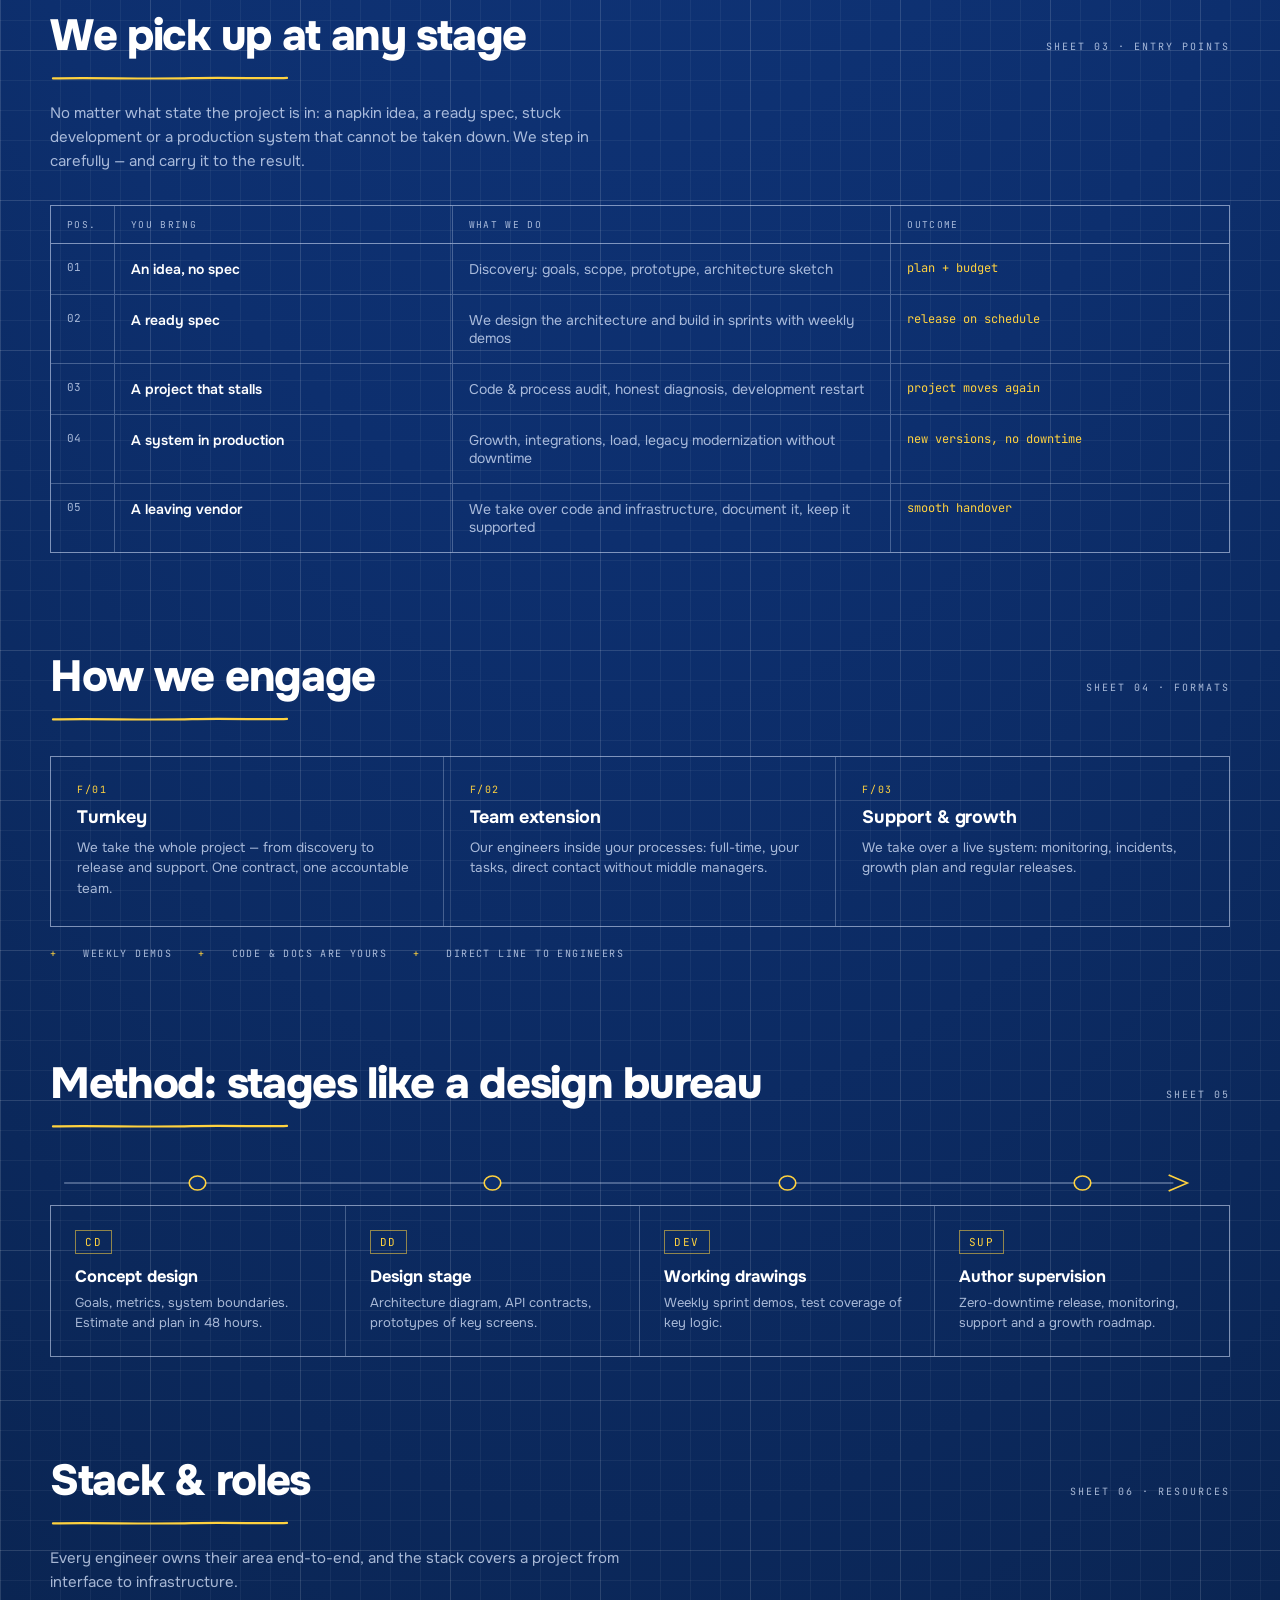
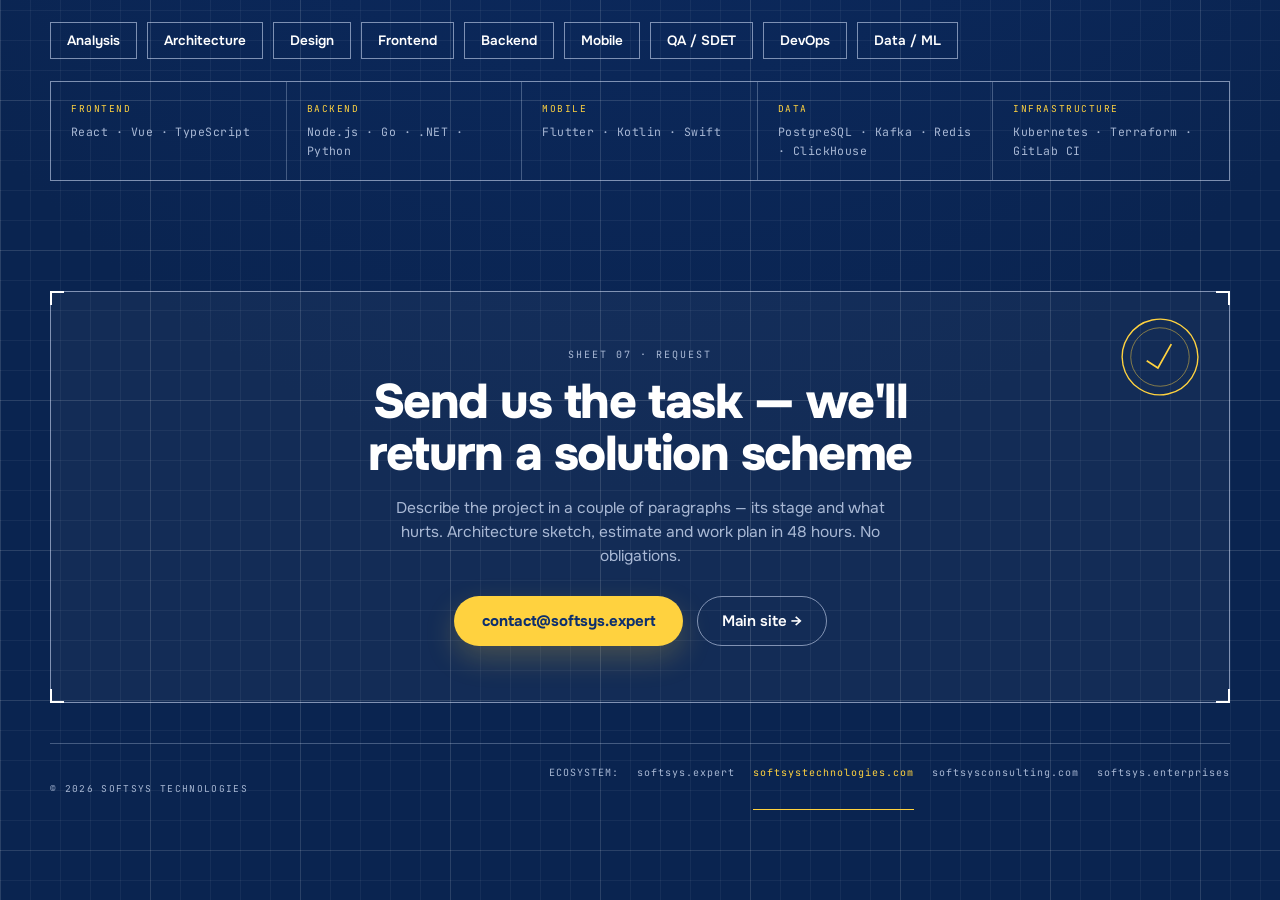
==== commit 260304e2: "chore: rebuild from softsys-technologies-landing 2026-09-10" ====
--- a/en/index.html
+++ b/en/index.html
@@ -28,10 +28,10 @@
 <meta name="twitter:description" content="Web platforms, mobile applications, integrations, data and DevOps. We build from scratch or take over existing software at any stage.">
 <meta name="twitter:image" content="https://softsystechnologies.com/og-image.png">
 <script type="application/ld+json">{"@context":"https://schema.org","@graph":[{"@type":"Organization","@id":"https://softsystechnologies.com/#organization","name":"SoftSys Technologies","url":"https://softsystechnologies.com/","email":"contact@softsys.expert"},{"@type":"WebSite","@id":"https://softsystechnologies.com/#website","name":"SoftSys Technologies","url":"https://softsystechnologies.com/","inLanguage":["ru","en"],"publisher":{"@id":"https://softsystechnologies.com/#organization"}},{"@type":"WebPage","@id":"https://softsystechnologies.com/en/","url":"https://softsystechnologies.com/en/","name":"Software systems & engineering — SoftSys Technologies","description":"Web platforms, mobile applications, integrations, data and DevOps. We build from scratch or take over existing software at any stage.","inLanguage":"en","isPartOf":{"@id":"https://softsystechnologies.com/#website"},"about":{"@id":"https://softsystechnologies.com/#organization"}}]}</script><!--seo:end-->
-  <script type="module" crossorigin src="/assets/index-PBofgq9Z.js"></script>
+  <script type="module" crossorigin src="/assets/index-C2M-Ogcd.js"></script>
   <link rel="stylesheet" crossorigin href="/assets/index-D1662glP.css">
 </head>
 <body>
-<div id="app"><!--[--><a class="skip-link" href="#main">Skip to content</a><header class="site-header"><nav class="site-nav" aria-label="Main navigation"><a class="brand" href="#top">softsys<span>/technologies</span></a><button class="menu-toggle" type="button" aria-label="Menu" aria-expanded="false" aria-controls="primary-menu"><span></span><span></span></button><div id="primary-menu" class="nav-links"><a href="#services">Services</a><a href="#stages">Stages</a><a href="#stack">Stack</a><a class="language-link" href="../" hreflang="ru">RU</a><a class="nav-cta" href="#contact">Request an estimate</a></div></nav></header><main id="main"><div class="d1 d2 frame-decoration" aria-hidden="true"></div><div class="d3 frame-decoration" aria-hidden="true">SOFTSYSTECHNOLOGIES.COM</div><section data-draw-scope data-draw class="page-section hero d14" id="top"><div class="responsive-grid hero-grid d15"><div><div class="reveal d16">SHEET 01 · CUSTOM SOFTWARE</div><h1 class="reveal d17">We build software systems. And pick up <span class="d18">someone else&#39;s<svg viewBox="0 0 200 16" preserveAspectRatio="none" fill="none" aria-hidden="true" focusable="false" class="d19"><path d="M4 9.4 C 48 8.1, 100 10.6, 148 9 C 172 8.2, 190 9.5, 196 9" stroke="#FFD23F" stroke-width="3" stroke-linecap="round" stroke-dasharray="200" stroke-dashoffset="200" class="d20"></path></svg></span>.</h1><p class="reveal d21">SoftSys Technologies is a compact engineering team with a wide stack. Web platforms, mobile apps, integrations, data. We start from scratch or join your project at any stage — from an idea to legacy in production — and carry it to release.</p><div class="actions reveal d22"><a href="#contact" class="d23 d24">Request an estimate</a><a href="#stages" class="d25 d26">Entry points →</a></div><div class="reveal d27">ESTIMATE IN 48 HOURS · NDA BY DEFAULT · NO MIDDLEMEN</div></div><div class="reveal d28"><svg viewBox="0 0 520 430" fill="none" aria-hidden="true" focusable="false" class="d29"><g stroke="rgba(220,232,255,.85)" stroke-width="1.4"><rect x="30" y="24" width="330" height="250" stroke-dasharray="1200" stroke-dashoffset="1200" class="d30"></rect><line x1="30" y1="58" x2="360" y2="58" stroke-dasharray="330" stroke-dashoffset="330" class="d31"></line><circle cx="46" cy="41" r="4" stroke-dasharray="26" stroke-dashoffset="26" class="d32"></circle><circle cx="62" cy="41" r="4" stroke-dasharray="26" stroke-dashoffset="26" class="d33"></circle><circle cx="78" cy="41" r="4" stroke-dasharray="26" stroke-dashoffset="26" class="d34"></circle><rect x="120" y="33" width="150" height="16" rx="3" stroke="rgba(220,232,255,.5)" stroke-dasharray="340" stroke-dashoffset="340" class="d35"></rect><rect x="30" y="58" width="92" height="216" stroke-dasharray="620" stroke-dashoffset="620" class="d36"></rect><rect x="42" y="76" width="68" height="14" rx="2" fill="rgba(255,210,63,.35)" stroke="none"></rect><rect x="42" y="100" width="68" height="14" rx="2" stroke="rgba(220,232,255,.4)" stroke-dasharray="170" stroke-dashoffset="170" class="d37"></rect><rect x="42" y="124" width="68" height="14" rx="2" stroke="rgba(220,232,255,.4)" stroke-dasharray="170" stroke-dashoffset="170" class="d38"></rect><rect x="42" y="148" width="68" height="14" rx="2" stroke="rgba(220,232,255,.4)" stroke-dasharray="170" stroke-dashoffset="170" class="d39"></rect><rect x="140" y="76" width="98" height="56" rx="3" stroke-dasharray="310" stroke-dashoffset="310" class="d40"></rect><rect x="252" y="76" width="94" height="56" rx="3" stroke-dasharray="310" stroke-dashoffset="310" class="d41"></rect><path d="M140 214 l32 -26 l30 14 l36 -34 l28 10 l36 -30" stroke-width="2" stroke-dasharray="260" stroke-dashoffset="260" class="d42"></path><rect x="140" y="150" width="206" height="106" rx="3" stroke="rgba(220,232,255,.5)" stroke-dasharray="630" stroke-dashoffset="630" class="d43"></rect></g><g stroke="rgba(220,232,255,.85)" stroke-width="1.4"><rect x="392" y="118" width="108" height="216" rx="18" stroke-dasharray="700" stroke-dashoffset="700" class="d44"></rect><rect x="424" y="128" width="44" height="8" rx="4" stroke="rgba(220,232,255,.5)" stroke-dasharray="110" stroke-dashoffset="110" class="d45"></rect><rect x="404" y="150" width="84" height="52" rx="4" stroke-dasharray="280" stroke-dashoffset="280" class="d46"></rect><rect x="404" y="212" width="84" height="12" rx="2" stroke="rgba(220,232,255,.4)" stroke-dasharray="200" stroke-dashoffset="200" class="d47"></rect><rect x="404" y="234" width="84" height="12" rx="2" stroke="rgba(220,232,255,.4)" stroke-dasharray="200" stroke-dashoffset="200" class="d48"></rect><rect x="404" y="256" width="60" height="12" rx="2" stroke="rgba(220,232,255,.4)" stroke-dasharray="150" stroke-dashoffset="150" class="d49"></rect><line x1="404" y1="312" x2="488" y2="312" stroke="rgba(220,232,255,.4)" stroke-dasharray="84" stroke-dashoffset="84" class="d50"></line></g><g stroke="rgba(220,232,255,.6)" stroke-width="1"><line x1="30" y1="300" x2="360" y2="300" stroke-dasharray="330" stroke-dashoffset="330" class="d51"></line><line x1="30" y1="294" x2="30" y2="306"></line><line x1="360" y1="294" x2="360" y2="306"></line><line x1="392" y1="360" x2="500" y2="360" stroke-dasharray="108" stroke-dashoffset="108" class="d52"></line><line x1="392" y1="354" x2="392" y2="366"></line><line x1="500" y1="354" x2="500" y2="366"></line><line x1="376" y1="118" x2="376" y2="334" stroke-dasharray="216" stroke-dashoffset="216" class="d53"></line><line x1="370" y1="118" x2="382" y2="118"></line><line x1="370" y1="334" x2="382" y2="334"></line></g><g fill="#FFD23F" font-family="JetBrains Mono,monospace" font-size="10" letter-spacing="1.5"><text x="160" y="317" opacity="0" class="d54">WEB · 1440</text><text x="408" y="377" opacity="0" class="d55">MOBILE · 390</text></g><g stroke="rgba(220,232,255,.9)" stroke-width="1.2"><path d="M20 14 h12 M26 8 v12"></path><path d="M488 14 h12 M494 8 v12"></path><path d="M20 416 h12 M26 410 v12"></path><path d="M488 416 h12 M494 410 v12"></path></g></svg><div class="responsive-grid d56"><span class="d57">PROJECT</span><span class="d58">YOUR SYSTEM</span><span class="d59">STAGE</span><span class="d60">ANY → TO RELEASE</span></div></div></div></section><section data-draw-scope data-draw id="services" class="page-section d61"><div class="d62"><div class="d63"><div><h2 class="d64">What we do</h2><svg viewBox="0 0 240 12" fill="none" aria-hidden="true" focusable="false" class="d65"><path d="M3 7.4 C 45 6.3, 95 8.4, 142 7.1 C 182 6.1, 216 8, 237 6.9" stroke="#FFD23F" stroke-width="2.2" stroke-linecap="round" stroke-dasharray="240" stroke-dashoffset="240" class="d66"></path></svg></div><span class="d67">SHEET 02 · SCOPE OF WORK</span></div><div class="responsive-grid d68"><div class="reveal d69 d70"><div class="d71"><span class="d72">T/01</span><svg viewBox="0 0 24 24" fill="none" stroke="rgba(220,232,255,.85)" stroke-width="1.5" aria-hidden="true" focusable="false" class="d73"><path d="M4 17a8 8 0 0 1 16 0" stroke-dasharray="100" stroke-dashoffset="100" class="d74"></path><path d="M12 17l5-5" stroke-dasharray="30" stroke-dashoffset="30" class="d75"></path></svg></div><h3 class="d76">Web platforms &amp; high-load</h3><p class="d77">Portals, dashboards, SaaS. Architecture for peak loads: queues, cache, horizontal scaling.</p><span class="d78">React · Node.js · Go · Kafka</span></div><div class="reveal d79 d80"><div class="d81"><span class="d82">T/02</span><svg viewBox="0 0 24 24" fill="none" stroke="rgba(220,232,255,.85)" stroke-width="1.5" aria-hidden="true" focusable="false" class="d83"><path d="M3 4h8v7H3z" stroke-dasharray="60" stroke-dashoffset="60" class="d84"></path><path d="M13 13h8v7h-8z" stroke-dasharray="60" stroke-dashoffset="60" class="d85"></path><path d="M11 8h6v5" stroke-dasharray="30" stroke-dashoffset="30" class="d86"></path></svg></div><h3 class="d87">Integrations &amp; APIs</h3><p class="d88">We connect your product to CRMs, payment and logistics services. Data buses, API gateways.</p><span class="d89">REST · GraphQL · gRPC</span></div><div class="reveal d90 d91"><div class="d92"><span class="d93">T/03</span><svg viewBox="0 0 24 24" fill="none" stroke="rgba(220,232,255,.85)" stroke-width="1.5" aria-hidden="true" focusable="false" class="d94"><path d="M5 6c0-1.7 3.1-3 7-3s7 1.3 7 3-3.1 3-7 3-7-1.3-7-3z" stroke-dasharray="60" stroke-dashoffset="60" class="d95"></path><path d="M5 6v12c0 1.7 3.1 3 7 3s7-1.3 7-3V6" stroke-dasharray="70" stroke-dashoffset="70" class="d96"></path></svg></div><h3 class="d97">Data &amp; ML</h3><p class="d98">Warehouses, data marts, pipelines, LLM assistants — analytics built into workflows.</p><span class="d99">Python · PostgreSQL · LLM</span></div><div class="reveal d100 d101"><div class="d102"><span class="d103">T/04</span><svg viewBox="0 0 24 24" fill="none" stroke="rgba(220,232,255,.85)" stroke-width="1.5" aria-hidden="true" focusable="false" class="d104"><path d="M3 5h12v10H3z" stroke-dasharray="80" stroke-dashoffset="80" class="d105"></path><path d="M17 8h4v11h-4z" stroke-dasharray="60" stroke-dashoffset="60" class="d106"></path></svg></div><h3 class="d107">Mobile apps</h3><p class="d108">iOS and Android on one codebase — or native when the task calls for it.</p><span class="d109">Flutter · Kotlin · Swift</span></div><div class="reveal d110 d111"><div class="d112"><span class="d113">T/05</span><svg viewBox="0 0 24 24" fill="none" stroke="rgba(220,232,255,.85)" stroke-width="1.5" aria-hidden="true" focusable="false" class="d114"><circle cx="12" cy="12" r="5" stroke-dasharray="35" stroke-dashoffset="35" class="d115"></circle><path d="M12 3v3M12 18v3M3 12h3M18 12h3" stroke-dasharray="40" stroke-dashoffset="40" class="d116"></path></svg></div><h3 class="d117">DevOps &amp; SRE</h3><p class="d118">CI/CD, observability, infrastructure as code, zero-downtime releases.</p><span class="d119">Kubernetes · Terraform</span></div><div class="reveal d120 d121"><div class="d122"><span class="d123">T/06</span><svg viewBox="0 0 24 24" fill="none" stroke="rgba(220,232,255,.85)" stroke-width="1.5" aria-hidden="true" focusable="false" class="d124"><path d="M4 11V4h7" stroke-dasharray="30" stroke-dashoffset="30" class="d125"></path><path d="M13 13h7v7h-7z" stroke-dasharray="60" stroke-dashoffset="60" class="d126"></path><path d="M8 8l4 4" stroke-dasharray="12" stroke-dashoffset="12" class="d127"></path></svg></div><h3 class="d128">Legacy modernization</h3><p class="d129">Audit, safety-net tests and a step-by-step move to modern architecture — without stopping the business.</p><span class="d130">Audit · Strangler fig</span></div></div></div></section><section data-draw-scope data-draw id="stages" class="page-section d131"><div class="d132"><div class="d133"><div><h2 class="d134">We pick up at any stage</h2><svg viewBox="0 0 240 12" fill="none" aria-hidden="true" focusable="false" class="d135"><path d="M3 7.4 C 45 6.3, 95 8.4, 142 7.1 C 182 6.1, 216 8, 237 6.9" stroke="#FFD23F" stroke-width="2.2" stroke-linecap="round" stroke-dasharray="240" stroke-dashoffset="240" class="d136"></path></svg></div><span class="d137">SHEET 03 · ENTRY POINTS</span></div><p class="d138">No matter what state the project is in: a napkin idea, a ready spec, stuck development or a production system nobody dares to touch. We step in carefully — and carry it to the result.</p><div class="d139"><div class="responsive-grid stage-head d140"><span class="d141">POS.</span><span class="d142">YOU BRING</span><span class="d143">WHAT WE DO</span><span class="d144">OUTCOME</span></div><div class="responsive-grid stage-row reveal d145 d146"><span class="d147">01</span><span data-label="YOU BRING" class="d148">An idea, no spec</span><span data-label="WHAT WE DO" class="d149">Discovery: goals, scope, prototype, architecture sketch</span><span data-label="OUTCOME" class="d150">plan + budget</span></div><div class="responsive-grid stage-row reveal d151 d152"><span class="d153">02</span><span data-label="YOU BRING" class="d154">A ready spec</span><span data-label="WHAT WE DO" class="d155">We design the architecture and build in sprints with weekly demos</span><span data-label="OUTCOME" class="d156">release on schedule</span></div><div class="responsive-grid stage-row reveal d157 d158"><span class="d159">03</span><span data-label="YOU BRING" class="d160">A project that stalls</span><span data-label="WHAT WE DO" class="d161">Code &amp; process audit, honest diagnosis, development restart</span><span data-label="OUTCOME" class="d162">project moves again</span></div><div class="responsive-grid stage-row reveal d163 d164"><span class="d165">04</span><span data-label="YOU BRING" class="d166">A system in production</span><span data-label="WHAT WE DO" class="d167">Growth, integrations, load, legacy modernization without downtime</span><span data-label="OUTCOME" class="d168">new versions, no downtime</span></div><div class="responsive-grid stage-row reveal d169 d170"><span class="d171">05</span><span data-label="YOU BRING" class="d172">A leaving vendor</span><span data-label="WHAT WE DO" class="d173">We take over code and infrastructure, document it, keep it supported</span><span data-label="OUTCOME" class="d174">smooth handover</span></div></div></div></section><section data-draw-scope data-draw id="formats" class="page-section d175"><div class="d176"><div class="d177"><div><h2 class="d178">How we engage</h2><svg viewBox="0 0 240 12" fill="none" aria-hidden="true" focusable="false" class="d179"><path d="M3 7.4 C 45 6.3, 95 8.4, 142 7.1 C 182 6.1, 216 8, 237 6.9" stroke="#FFD23F" stroke-width="2.2" stroke-linecap="round" stroke-dasharray="240" stroke-dashoffset="240" class="d180"></path></svg></div><span class="d181">SHEET 04 · FORMATS</span></div><div class="responsive-grid d182"><div class="reveal d183 d184"><span class="d185">F/01</span><h3 class="d186">Turnkey</h3><p class="d187">We take the whole project — from discovery to release and support. One contract, one accountable team.</p></div><div class="reveal d188 d189"><span class="d190">F/02</span><h3 class="d191">Team extension</h3><p class="d192">Our engineers inside your processes: full-time, your tasks, direct contact without middle managers.</p></div><div class="reveal d193 d194"><span class="d195">F/03</span><h3 class="d196">Support &amp; growth</h3><p class="d197">We take over a live system: monitoring, incidents, growth plan and regular releases.</p></div></div><div class="reveal d198"><span class="d199">+</span><span>WEEKLY DEMOS</span><span class="d200">+</span><span>CODE &amp; DOCS ARE YOURS</span><span class="d201">+</span><span>DIRECT LINE TO ENGINEERS</span></div></div></section><section data-draw-scope data-draw id="method" class="page-section d202"><div class="d203"><div class="d204"><div><h2 class="d205">Method: stages like a design bureau</h2><svg viewBox="0 0 240 12" fill="none" aria-hidden="true" focusable="false" class="d206"><path d="M3 7.4 C 45 6.3, 95 8.4, 142 7.1 C 182 6.1, 216 8, 237 6.9" stroke="#FFD23F" stroke-width="2.2" stroke-linecap="round" stroke-dasharray="240" stroke-dashoffset="240" class="d207"></path></svg></div><span class="d208">SHEET 05</span></div><svg viewBox="0 0 1000 44" preserveAspectRatio="none" fill="none" aria-hidden="true" focusable="false" class="d209"><path d="M12 22 H952" stroke="rgba(220,232,255,.6)" stroke-width="1.2" stroke-dasharray="940" stroke-dashoffset="940" class="d210"></path><path d="M948 14 l16 8 -16 8" stroke="#FFD23F" stroke-width="1.4" stroke-dasharray="40" stroke-dashoffset="40" class="d211"></path><circle cx="125" cy="22" r="7" stroke="#FFD23F" stroke-width="1.4" fill="#0D2F6E" stroke-dasharray="44" stroke-dashoffset="44" class="d212"></circle><circle cx="375" cy="22" r="7" stroke="#FFD23F" stroke-width="1.4" fill="#0D2F6E" stroke-dasharray="44" stroke-dashoffset="44" class="d213"></circle><circle cx="625" cy="22" r="7" stroke="#FFD23F" stroke-width="1.4" fill="#0D2F6E" stroke-dasharray="44" stroke-dashoffset="44" class="d214"></circle><circle cx="875" cy="22" r="7" stroke="#FFD23F" stroke-width="1.4" fill="#0D2F6E" stroke-dasharray="44" stroke-dashoffset="44" class="d215"></circle></svg><div class="responsive-grid d216"><div class="reveal d217"><div class="d218">CD</div><b class="d219">Concept design</b><p class="d220">Goals, metrics, system boundaries. Estimate and plan in 48 hours.</p></div><div class="reveal d221"><div class="d222">DD</div><b class="d223">Design stage</b><p class="d224">Architecture diagram, API contracts, prototypes of key screens.</p></div><div class="reveal d225"><div class="d226">DEV</div><b class="d227">Working drawings</b><p class="d228">Weekly sprint demos, test coverage of key logic.</p></div><div class="reveal d229"><div class="d230">SUP</div><b class="d231">Author supervision</b><p class="d232">Zero-downtime release, monitoring, support and a growth roadmap.</p></div></div></div></section><section data-draw-scope data-draw id="stack" class="page-section d233"><div class="d234"><div class="d235"><div><h2 class="d236">Stack &amp; roles</h2><svg viewBox="0 0 240 12" fill="none" aria-hidden="true" focusable="false" class="d237"><path d="M3 7.4 C 45 6.3, 95 8.4, 142 7.1 C 182 6.1, 216 8, 237 6.9" stroke="#FFD23F" stroke-width="2.2" stroke-linecap="round" stroke-dasharray="240" stroke-dashoffset="240" class="d238"></path></svg></div><span class="d239">SHEET 06 · RESOURCES</span></div><p class="d240">The team is small — but every engineer owns their area end-to-end, and the stack covers a project from interface to infrastructure.</p><div class="reveal d241"><span class="d242">Analysis</span><span class="d243">Architecture</span><span class="d244">Design</span><span class="d245">Frontend</span><span class="d246">Backend</span><span class="d247">Mobile</span><span class="d248">QA / SDET</span><span class="d249">DevOps</span><span class="d250">Data / ML</span></div><div class="responsive-grid d251"><div class="reveal d252"><div class="d253">FRONTEND</div><div class="d254">React · Vue · TypeScript</div></div><div class="reveal d255"><div class="d256">BACKEND</div><div class="d257">Node.js · Go · .NET · Python</div></div><div class="reveal d258"><div class="d259">MOBILE</div><div class="d260">Flutter · Kotlin · Swift</div></div><div class="reveal d261"><div class="d262">DATA</div><div class="d263">PostgreSQL · Kafka · Redis · ClickHouse</div></div><div class="reveal d264"><div class="d265">INFRASTRUCTURE</div><div class="d266">Kubernetes · Terraform · GitLab CI</div></div></div></div></section><section data-draw-scope data-draw id="contact" class="page-section d267"><div class="d268"><div class="d269"></div><div class="d270"></div><div class="d271"></div><div class="d272"></div><svg viewBox="0 0 100 100" fill="none" aria-hidden="true" focusable="false" class="d273"><circle cx="50" cy="50" r="44" stroke="#FFD23F" stroke-width="1.6" stroke-dasharray="277" stroke-dashoffset="277" class="d274"></circle><circle cx="50" cy="50" r="34" stroke="rgba(255,210,63,.5)" stroke-width="1" stroke-dasharray="214" stroke-dashoffset="214" class="d275"></circle><path d="M34 51 l11 11 l21 -24" stroke="#FFD23F" stroke-width="2" stroke-dasharray="50" stroke-dashoffset="50" class="d276"></path></svg><div class="d277">SHEET 07 · REQUEST</div><h2 class="d278">Send us the task — we&#39;ll return a solution scheme</h2><p class="d279">Describe the project in a couple of paragraphs — its stage and what hurts. Architecture sketch, estimate and work plan in 48 hours. No obligations.</p><div class="actions d280"><a href="mailto:contact@softsys.expert" class="d281 d282">contact@softsys.expert</a><a href="https://softsys.expert" class="d283 d284">Main site →</a></div></div><div class="d285"><div class="d286">© 2026 SOFTSYS TECHNOLOGIES</div><div class="actions d287"><span class="d288">ECOSYSTEM:</span><a href="https://softsys.expert">softsys.expert</a><span class="d289">softsystechnologies.com</span><a href="https://softsysconsulting.com">softsysconsulting.com</a><a href="https://softsys.enterprises">softsys.enterprises</a></div></div></section></main><!--]--></div>
+<div id="app"><!--[--><a class="skip-link" href="#main">Skip to content</a><header class="site-header"><nav class="site-nav" aria-label="Main navigation"><a class="brand" href="#top">softsys<span>/technologies</span></a><button class="menu-toggle" type="button" aria-label="Menu" aria-expanded="false" aria-controls="primary-menu"><span></span><span></span></button><div id="primary-menu" class="nav-links"><a href="#services">Services</a><a href="#stages">Stages</a><a href="#stack">Stack</a><a class="language-link" href="../" hreflang="ru">RU</a><a class="nav-cta" href="#contact">Request an estimate</a></div></nav></header><main id="main"><div class="d1 d2 frame-decoration" aria-hidden="true"></div><div class="d3 frame-decoration" aria-hidden="true">SOFTSYSTECHNOLOGIES.COM</div><section data-draw-scope data-draw class="page-section hero d14" id="top"><div class="responsive-grid hero-grid d15"><div><div class="reveal d16">SHEET 01 · CUSTOM SOFTWARE</div><h1 class="reveal d17">We build software systems. And pick up <span class="d18">someone else&#39;s<svg viewBox="0 0 200 16" preserveAspectRatio="none" fill="none" aria-hidden="true" focusable="false" class="d19"><path d="M4 9.4 C 48 8.1, 100 10.6, 148 9 C 172 8.2, 190 9.5, 196 9" stroke="#FFD23F" stroke-width="3" stroke-linecap="round" stroke-dasharray="200" stroke-dashoffset="200" class="d20"></path></svg></span>.</h1><p class="reveal d21">SoftSys Technologies is an engineering team where each engineer owns their area end to end — from the interface to the infrastructure. We start from scratch or join your project at any stage — from an idea to a system in production — and carry it to release.</p><div class="actions reveal d22"><a href="#contact" class="d23 d24">Request an estimate</a><a href="#stages" class="d25 d26">Entry points →</a></div><div class="reveal d27">ESTIMATE IN 48 HOURS · NDA BY DEFAULT · NO MIDDLEMEN</div></div><div class="reveal d28"><svg viewBox="0 0 520 430" fill="none" aria-hidden="true" focusable="false" class="d29"><g stroke="rgba(220,232,255,.85)" stroke-width="1.4"><rect x="30" y="24" width="330" height="250" stroke-dasharray="1200" stroke-dashoffset="1200" class="d30"></rect><line x1="30" y1="58" x2="360" y2="58" stroke-dasharray="330" stroke-dashoffset="330" class="d31"></line><circle cx="46" cy="41" r="4" stroke-dasharray="26" stroke-dashoffset="26" class="d32"></circle><circle cx="62" cy="41" r="4" stroke-dasharray="26" stroke-dashoffset="26" class="d33"></circle><circle cx="78" cy="41" r="4" stroke-dasharray="26" stroke-dashoffset="26" class="d34"></circle><rect x="120" y="33" width="150" height="16" rx="3" stroke="rgba(220,232,255,.5)" stroke-dasharray="340" stroke-dashoffset="340" class="d35"></rect><rect x="30" y="58" width="92" height="216" stroke-dasharray="620" stroke-dashoffset="620" class="d36"></rect><rect x="42" y="76" width="68" height="14" rx="2" fill="rgba(255,210,63,.35)" stroke="none"></rect><rect x="42" y="100" width="68" height="14" rx="2" stroke="rgba(220,232,255,.4)" stroke-dasharray="170" stroke-dashoffset="170" class="d37"></rect><rect x="42" y="124" width="68" height="14" rx="2" stroke="rgba(220,232,255,.4)" stroke-dasharray="170" stroke-dashoffset="170" class="d38"></rect><rect x="42" y="148" width="68" height="14" rx="2" stroke="rgba(220,232,255,.4)" stroke-dasharray="170" stroke-dashoffset="170" class="d39"></rect><rect x="140" y="76" width="98" height="56" rx="3" stroke-dasharray="310" stroke-dashoffset="310" class="d40"></rect><rect x="252" y="76" width="94" height="56" rx="3" stroke-dasharray="310" stroke-dashoffset="310" class="d41"></rect><path d="M140 214 l32 -26 l30 14 l36 -34 l28 10 l36 -30" stroke-width="2" stroke-dasharray="260" stroke-dashoffset="260" class="d42"></path><rect x="140" y="150" width="206" height="106" rx="3" stroke="rgba(220,232,255,.5)" stroke-dasharray="630" stroke-dashoffset="630" class="d43"></rect></g><g stroke="rgba(220,232,255,.85)" stroke-width="1.4"><rect x="392" y="118" width="108" height="216" rx="18" stroke-dasharray="700" stroke-dashoffset="700" class="d44"></rect><rect x="424" y="128" width="44" height="8" rx="4" stroke="rgba(220,232,255,.5)" stroke-dasharray="110" stroke-dashoffset="110" class="d45"></rect><rect x="404" y="150" width="84" height="52" rx="4" stroke-dasharray="280" stroke-dashoffset="280" class="d46"></rect><rect x="404" y="212" width="84" height="12" rx="2" stroke="rgba(220,232,255,.4)" stroke-dasharray="200" stroke-dashoffset="200" class="d47"></rect><rect x="404" y="234" width="84" height="12" rx="2" stroke="rgba(220,232,255,.4)" stroke-dasharray="200" stroke-dashoffset="200" class="d48"></rect><rect x="404" y="256" width="60" height="12" rx="2" stroke="rgba(220,232,255,.4)" stroke-dasharray="150" stroke-dashoffset="150" class="d49"></rect><line x1="404" y1="312" x2="488" y2="312" stroke="rgba(220,232,255,.4)" stroke-dasharray="84" stroke-dashoffset="84" class="d50"></line></g><g stroke="rgba(220,232,255,.6)" stroke-width="1"><line x1="30" y1="300" x2="360" y2="300" stroke-dasharray="330" stroke-dashoffset="330" class="d51"></line><line x1="30" y1="294" x2="30" y2="306"></line><line x1="360" y1="294" x2="360" y2="306"></line><line x1="392" y1="360" x2="500" y2="360" stroke-dasharray="108" stroke-dashoffset="108" class="d52"></line><line x1="392" y1="354" x2="392" y2="366"></line><line x1="500" y1="354" x2="500" y2="366"></line><line x1="376" y1="118" x2="376" y2="334" stroke-dasharray="216" stroke-dashoffset="216" class="d53"></line><line x1="370" y1="118" x2="382" y2="118"></line><line x1="370" y1="334" x2="382" y2="334"></line></g><g fill="#FFD23F" font-family="JetBrains Mono,monospace" font-size="10" letter-spacing="1.5"><text x="160" y="317" opacity="0" class="d54">WEB · 1440</text><text x="408" y="377" opacity="0" class="d55">MOBILE · 390</text></g><g stroke="rgba(220,232,255,.9)" stroke-width="1.2"><path d="M20 14 h12 M26 8 v12"></path><path d="M488 14 h12 M494 8 v12"></path><path d="M20 416 h12 M26 410 v12"></path><path d="M488 416 h12 M494 410 v12"></path></g></svg><div class="responsive-grid d56"><span class="d57">PROJECT</span><span class="d58">YOUR SYSTEM</span><span class="d59">STAGE</span><span class="d60">ANY → TO RELEASE</span></div></div></div></section><section data-draw-scope data-draw id="services" class="page-section d61"><div class="d62"><div class="d63"><div><h2 class="d64">What we do</h2><svg viewBox="0 0 240 12" fill="none" aria-hidden="true" focusable="false" class="d65"><path d="M3 7.4 C 45 6.3, 95 8.4, 142 7.1 C 182 6.1, 216 8, 237 6.9" stroke="#FFD23F" stroke-width="2.2" stroke-linecap="round" stroke-dasharray="240" stroke-dashoffset="240" class="d66"></path></svg></div><span class="d67">SHEET 02 · SCOPE OF WORK</span></div><div class="responsive-grid d68"><div class="reveal d69 d70"><div class="d71"><span class="d72">T/01</span><svg viewBox="0 0 24 24" fill="none" stroke="rgba(220,232,255,.85)" stroke-width="1.5" aria-hidden="true" focusable="false" class="d73"><path d="M4 17a8 8 0 0 1 16 0" stroke-dasharray="100" stroke-dashoffset="100" class="d74"></path><path d="M12 17l5-5" stroke-dasharray="30" stroke-dashoffset="30" class="d75"></path></svg></div><h3 class="d76">Web platforms &amp; high-load</h3><p class="d77">Portals, dashboards, SaaS. Architecture for peak loads: queues, cache, horizontal scaling.</p><span class="d78">React · Node.js · Go · Kafka</span></div><div class="reveal d79 d80"><div class="d81"><span class="d82">T/02</span><svg viewBox="0 0 24 24" fill="none" stroke="rgba(220,232,255,.85)" stroke-width="1.5" aria-hidden="true" focusable="false" class="d83"><path d="M3 4h8v7H3z" stroke-dasharray="60" stroke-dashoffset="60" class="d84"></path><path d="M13 13h8v7h-8z" stroke-dasharray="60" stroke-dashoffset="60" class="d85"></path><path d="M11 8h6v5" stroke-dasharray="30" stroke-dashoffset="30" class="d86"></path></svg></div><h3 class="d87">Integrations &amp; APIs</h3><p class="d88">We connect your product to CRMs, payment and logistics services. Data buses, API gateways.</p><span class="d89">REST · GraphQL · gRPC</span></div><div class="reveal d90 d91"><div class="d92"><span class="d93">T/03</span><svg viewBox="0 0 24 24" fill="none" stroke="rgba(220,232,255,.85)" stroke-width="1.5" aria-hidden="true" focusable="false" class="d94"><path d="M5 6c0-1.7 3.1-3 7-3s7 1.3 7 3-3.1 3-7 3-7-1.3-7-3z" stroke-dasharray="60" stroke-dashoffset="60" class="d95"></path><path d="M5 6v12c0 1.7 3.1 3 7 3s7-1.3 7-3V6" stroke-dasharray="70" stroke-dashoffset="70" class="d96"></path></svg></div><h3 class="d97">Data &amp; ML</h3><p class="d98">Warehouses, data marts, pipelines, LLM assistants — analytics built into workflows.</p><span class="d99">Python · PostgreSQL · LLM</span></div><div class="reveal d100 d101"><div class="d102"><span class="d103">T/04</span><svg viewBox="0 0 24 24" fill="none" stroke="rgba(220,232,255,.85)" stroke-width="1.5" aria-hidden="true" focusable="false" class="d104"><path d="M3 5h12v10H3z" stroke-dasharray="80" stroke-dashoffset="80" class="d105"></path><path d="M17 8h4v11h-4z" stroke-dasharray="60" stroke-dashoffset="60" class="d106"></path></svg></div><h3 class="d107">Mobile apps</h3><p class="d108">iOS and Android on one codebase — or native when the task calls for it.</p><span class="d109">Flutter · Kotlin · Swift</span></div><div class="reveal d110 d111"><div class="d112"><span class="d113">T/05</span><svg viewBox="0 0 24 24" fill="none" stroke="rgba(220,232,255,.85)" stroke-width="1.5" aria-hidden="true" focusable="false" class="d114"><circle cx="12" cy="12" r="5" stroke-dasharray="35" stroke-dashoffset="35" class="d115"></circle><path d="M12 3v3M12 18v3M3 12h3M18 12h3" stroke-dasharray="40" stroke-dashoffset="40" class="d116"></path></svg></div><h3 class="d117">DevOps &amp; SRE</h3><p class="d118">CI/CD, observability, infrastructure as code, zero-downtime releases.</p><span class="d119">Kubernetes · Terraform</span></div><div class="reveal d120 d121"><div class="d122"><span class="d123">T/06</span><svg viewBox="0 0 24 24" fill="none" stroke="rgba(220,232,255,.85)" stroke-width="1.5" aria-hidden="true" focusable="false" class="d124"><path d="M4 11V4h7" stroke-dasharray="30" stroke-dashoffset="30" class="d125"></path><path d="M13 13h7v7h-7z" stroke-dasharray="60" stroke-dashoffset="60" class="d126"></path><path d="M8 8l4 4" stroke-dasharray="12" stroke-dashoffset="12" class="d127"></path></svg></div><h3 class="d128">Legacy modernization</h3><p class="d129">Audit, safety-net tests and a step-by-step move to modern architecture — without stopping the business.</p><span class="d130">Audit · Strangler fig</span></div></div></div></section><section data-draw-scope data-draw id="stages" class="page-section d131"><div class="d132"><div class="d133"><div><h2 class="d134">We pick up at any stage</h2><svg viewBox="0 0 240 12" fill="none" aria-hidden="true" focusable="false" class="d135"><path d="M3 7.4 C 45 6.3, 95 8.4, 142 7.1 C 182 6.1, 216 8, 237 6.9" stroke="#FFD23F" stroke-width="2.2" stroke-linecap="round" stroke-dasharray="240" stroke-dashoffset="240" class="d136"></path></svg></div><span class="d137">SHEET 03 · ENTRY POINTS</span></div><p class="d138">No matter what state the project is in: a napkin idea, a ready spec, stuck development or a production system that cannot be taken down. We step in carefully — and carry it to the result.</p><div class="d139"><div class="responsive-grid stage-head d140"><span class="d141">POS.</span><span class="d142">YOU BRING</span><span class="d143">WHAT WE DO</span><span class="d144">OUTCOME</span></div><div class="responsive-grid stage-row reveal d145 d146"><span class="d147">01</span><span data-label="YOU BRING" class="d148">An idea, no spec</span><span data-label="WHAT WE DO" class="d149">Discovery: goals, scope, prototype, architecture sketch</span><span data-label="OUTCOME" class="d150">plan + budget</span></div><div class="responsive-grid stage-row reveal d151 d152"><span class="d153">02</span><span data-label="YOU BRING" class="d154">A ready spec</span><span data-label="WHAT WE DO" class="d155">We design the architecture and build in sprints with weekly demos</span><span data-label="OUTCOME" class="d156">release on schedule</span></div><div class="responsive-grid stage-row reveal d157 d158"><span class="d159">03</span><span data-label="YOU BRING" class="d160">A project that stalls</span><span data-label="WHAT WE DO" class="d161">Code &amp; process audit, honest diagnosis, development restart</span><span data-label="OUTCOME" class="d162">project moves again</span></div><div class="responsive-grid stage-row reveal d163 d164"><span class="d165">04</span><span data-label="YOU BRING" class="d166">A system in production</span><span data-label="WHAT WE DO" class="d167">Growth, integrations, load, legacy modernization without downtime</span><span data-label="OUTCOME" class="d168">new versions, no downtime</span></div><div class="responsive-grid stage-row reveal d169 d170"><span class="d171">05</span><span data-label="YOU BRING" class="d172">A leaving vendor</span><span data-label="WHAT WE DO" class="d173">We take over code and infrastructure, document it, keep it supported</span><span data-label="OUTCOME" class="d174">smooth handover</span></div></div></div></section><section data-draw-scope data-draw id="formats" class="page-section d175"><div class="d176"><div class="d177"><div><h2 class="d178">How we engage</h2><svg viewBox="0 0 240 12" fill="none" aria-hidden="true" focusable="false" class="d179"><path d="M3 7.4 C 45 6.3, 95 8.4, 142 7.1 C 182 6.1, 216 8, 237 6.9" stroke="#FFD23F" stroke-width="2.2" stroke-linecap="round" stroke-dasharray="240" stroke-dashoffset="240" class="d180"></path></svg></div><span class="d181">SHEET 04 · FORMATS</span></div><div class="responsive-grid d182"><div class="reveal d183 d184"><span class="d185">F/01</span><h3 class="d186">Turnkey</h3><p class="d187">We take the whole project — from discovery to release and support. One contract, one accountable team.</p></div><div class="reveal d188 d189"><span class="d190">F/02</span><h3 class="d191">Team extension</h3><p class="d192">Our engineers inside your processes: full-time, your tasks, direct contact without middle managers.</p></div><div class="reveal d193 d194"><span class="d195">F/03</span><h3 class="d196">Support &amp; growth</h3><p class="d197">We take over a live system: monitoring, incidents, growth plan and regular releases.</p></div></div><div class="reveal d198"><span class="d199">+</span><span>WEEKLY DEMOS</span><span class="d200">+</span><span>CODE &amp; DOCS ARE YOURS</span><span class="d201">+</span><span>DIRECT LINE TO ENGINEERS</span></div></div></section><section data-draw-scope data-draw id="method" class="page-section d202"><div class="d203"><div class="d204"><div><h2 class="d205">Method: stages like a design bureau</h2><svg viewBox="0 0 240 12" fill="none" aria-hidden="true" focusable="false" class="d206"><path d="M3 7.4 C 45 6.3, 95 8.4, 142 7.1 C 182 6.1, 216 8, 237 6.9" stroke="#FFD23F" stroke-width="2.2" stroke-linecap="round" stroke-dasharray="240" stroke-dashoffset="240" class="d207"></path></svg></div><span class="d208">SHEET 05</span></div><svg viewBox="0 0 1000 44" preserveAspectRatio="none" fill="none" aria-hidden="true" focusable="false" class="d209"><path d="M12 22 H952" stroke="rgba(220,232,255,.6)" stroke-width="1.2" stroke-dasharray="940" stroke-dashoffset="940" class="d210"></path><path d="M948 14 l16 8 -16 8" stroke="#FFD23F" stroke-width="1.4" stroke-dasharray="40" stroke-dashoffset="40" class="d211"></path><circle cx="125" cy="22" r="7" stroke="#FFD23F" stroke-width="1.4" fill="#0D2F6E" stroke-dasharray="44" stroke-dashoffset="44" class="d212"></circle><circle cx="375" cy="22" r="7" stroke="#FFD23F" stroke-width="1.4" fill="#0D2F6E" stroke-dasharray="44" stroke-dashoffset="44" class="d213"></circle><circle cx="625" cy="22" r="7" stroke="#FFD23F" stroke-width="1.4" fill="#0D2F6E" stroke-dasharray="44" stroke-dashoffset="44" class="d214"></circle><circle cx="875" cy="22" r="7" stroke="#FFD23F" stroke-width="1.4" fill="#0D2F6E" stroke-dasharray="44" stroke-dashoffset="44" class="d215"></circle></svg><div class="responsive-grid d216"><div class="reveal d217"><div class="d218">CD</div><b class="d219">Concept design</b><p class="d220">Goals, metrics, system boundaries. Estimate and plan in 48 hours.</p></div><div class="reveal d221"><div class="d222">DD</div><b class="d223">Design stage</b><p class="d224">Architecture diagram, API contracts, prototypes of key screens.</p></div><div class="reveal d225"><div class="d226">DEV</div><b class="d227">Working drawings</b><p class="d228">Weekly sprint demos, test coverage of key logic.</p></div><div class="reveal d229"><div class="d230">SUP</div><b class="d231">Author supervision</b><p class="d232">Zero-downtime release, monitoring, support and a growth roadmap.</p></div></div></div></section><section data-draw-scope data-draw id="stack" class="page-section d233"><div class="d234"><div class="d235"><div><h2 class="d236">Stack &amp; roles</h2><svg viewBox="0 0 240 12" fill="none" aria-hidden="true" focusable="false" class="d237"><path d="M3 7.4 C 45 6.3, 95 8.4, 142 7.1 C 182 6.1, 216 8, 237 6.9" stroke="#FFD23F" stroke-width="2.2" stroke-linecap="round" stroke-dasharray="240" stroke-dashoffset="240" class="d238"></path></svg></div><span class="d239">SHEET 06 · RESOURCES</span></div><p class="d240">Every engineer owns their area end-to-end, and the stack covers a project from interface to infrastructure.</p><div class="reveal d241"><span class="d242">Analysis</span><span class="d243">Architecture</span><span class="d244">Design</span><span class="d245">Frontend</span><span class="d246">Backend</span><span class="d247">Mobile</span><span class="d248">QA / SDET</span><span class="d249">DevOps</span><span class="d250">Data / ML</span></div><div class="responsive-grid d251"><div class="reveal d252"><div class="d253">FRONTEND</div><div class="d254">React · Vue · TypeScript</div></div><div class="reveal d255"><div class="d256">BACKEND</div><div class="d257">Node.js · Go · .NET · Python</div></div><div class="reveal d258"><div class="d259">MOBILE</div><div class="d260">Flutter · Kotlin · Swift</div></div><div class="reveal d261"><div class="d262">DATA</div><div class="d263">PostgreSQL · Kafka · Redis · ClickHouse</div></div><div class="reveal d264"><div class="d265">INFRASTRUCTURE</div><div class="d266">Kubernetes · Terraform · GitLab CI</div></div></div></div></section><section data-draw-scope data-draw id="contact" class="page-section d267"><div class="d268"><div class="d269"></div><div class="d270"></div><div class="d271"></div><div class="d272"></div><svg viewBox="0 0 100 100" fill="none" aria-hidden="true" focusable="false" class="d273"><circle cx="50" cy="50" r="44" stroke="#FFD23F" stroke-width="1.6" stroke-dasharray="277" stroke-dashoffset="277" class="d274"></circle><circle cx="50" cy="50" r="34" stroke="rgba(255,210,63,.5)" stroke-width="1" stroke-dasharray="214" stroke-dashoffset="214" class="d275"></circle><path d="M34 51 l11 11 l21 -24" stroke="#FFD23F" stroke-width="2" stroke-dasharray="50" stroke-dashoffset="50" class="d276"></path></svg><div class="d277">SHEET 07 · REQUEST</div><h2 class="d278">Send us the task — we&#39;ll return a solution scheme</h2><p class="d279">Describe the project in a couple of paragraphs — its stage and what hurts. Architecture sketch, estimate and work plan in 48 hours. No obligations.</p><div class="actions d280"><a href="mailto:contact@softsys.expert" class="d281 d282">contact@softsys.expert</a><a href="https://softsys.expert" class="d283 d284">Main site →</a></div></div><div class="d285"><div class="d286">© 2026 SOFTSYS TECHNOLOGIES</div><div class="actions d287"><span class="d288">ECOSYSTEM:</span><a href="https://softsys.expert">softsys.expert</a><span class="d289">softsystechnologies.com</span><a href="https://softsysconsulting.com">softsysconsulting.com</a><a href="https://softsys.enterprises">softsys.enterprises</a></div></div></section></main><!--]--></div>
 </body>
 </html>
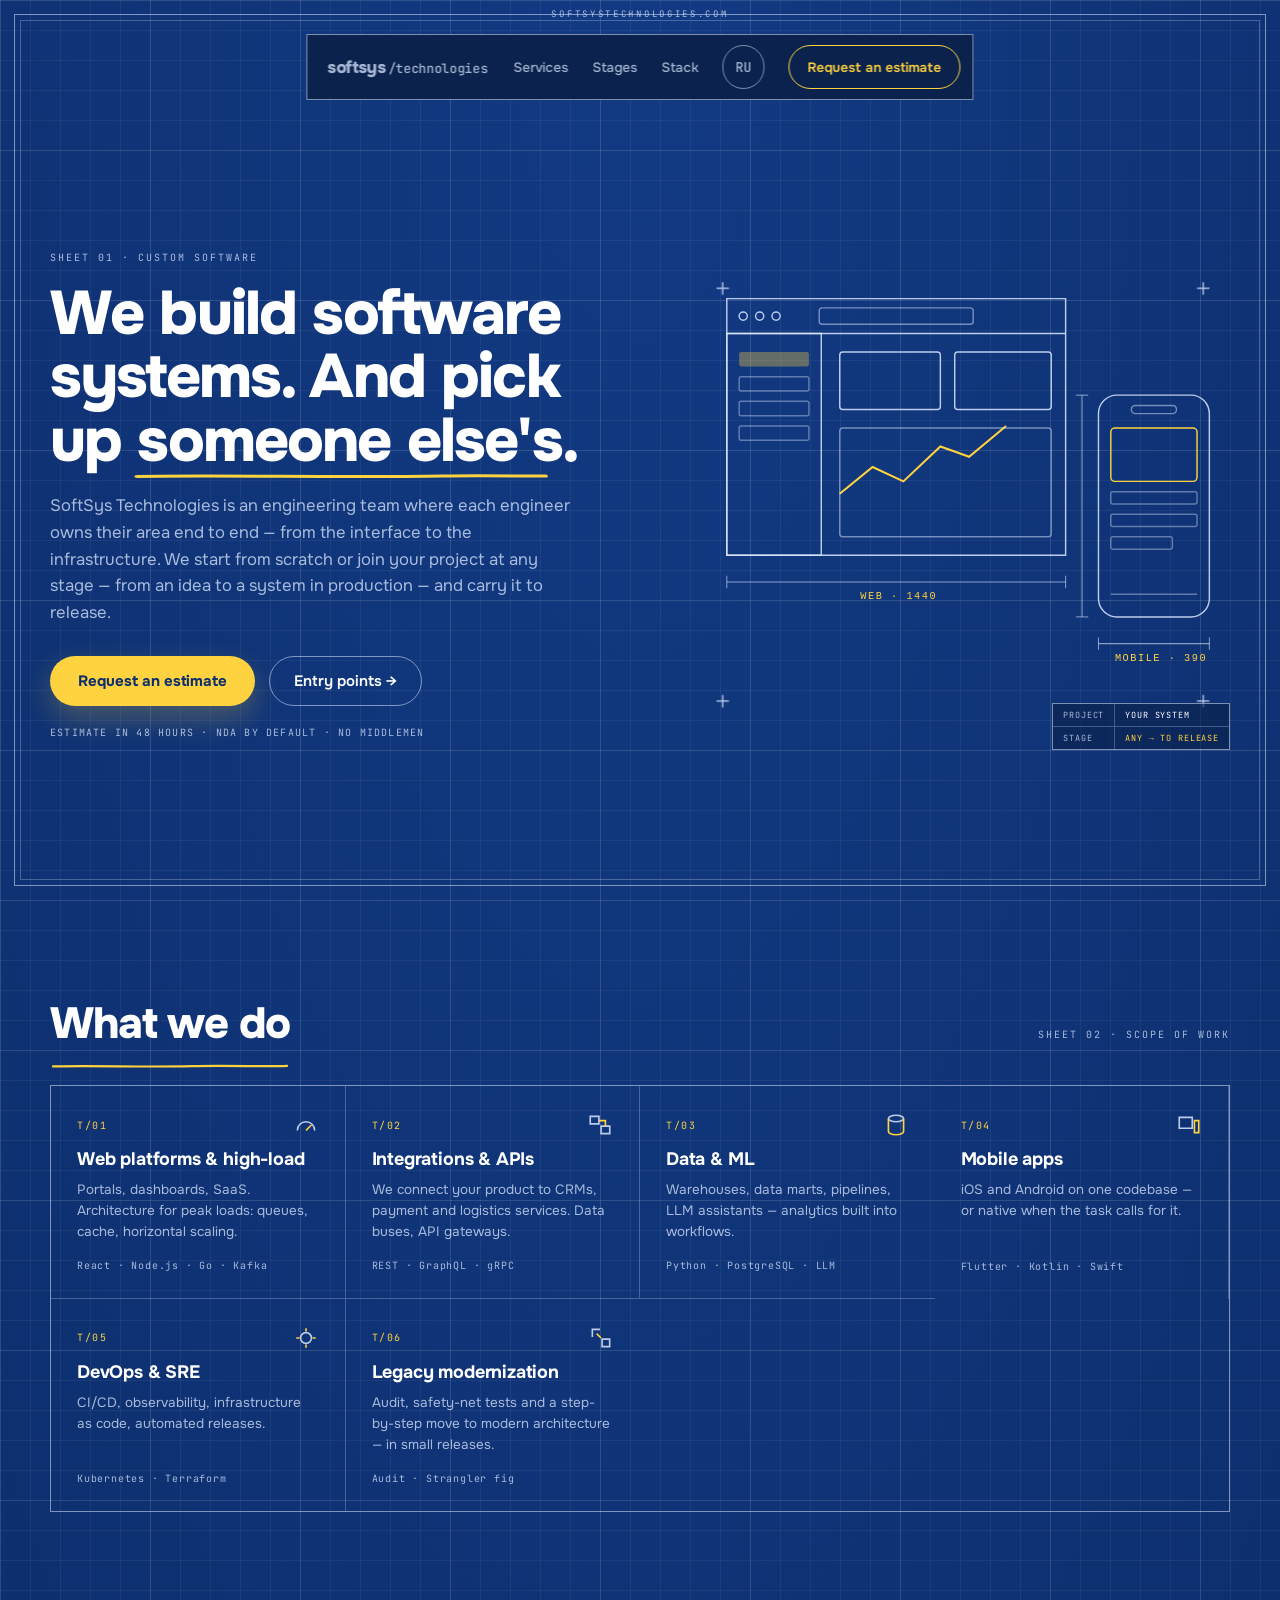
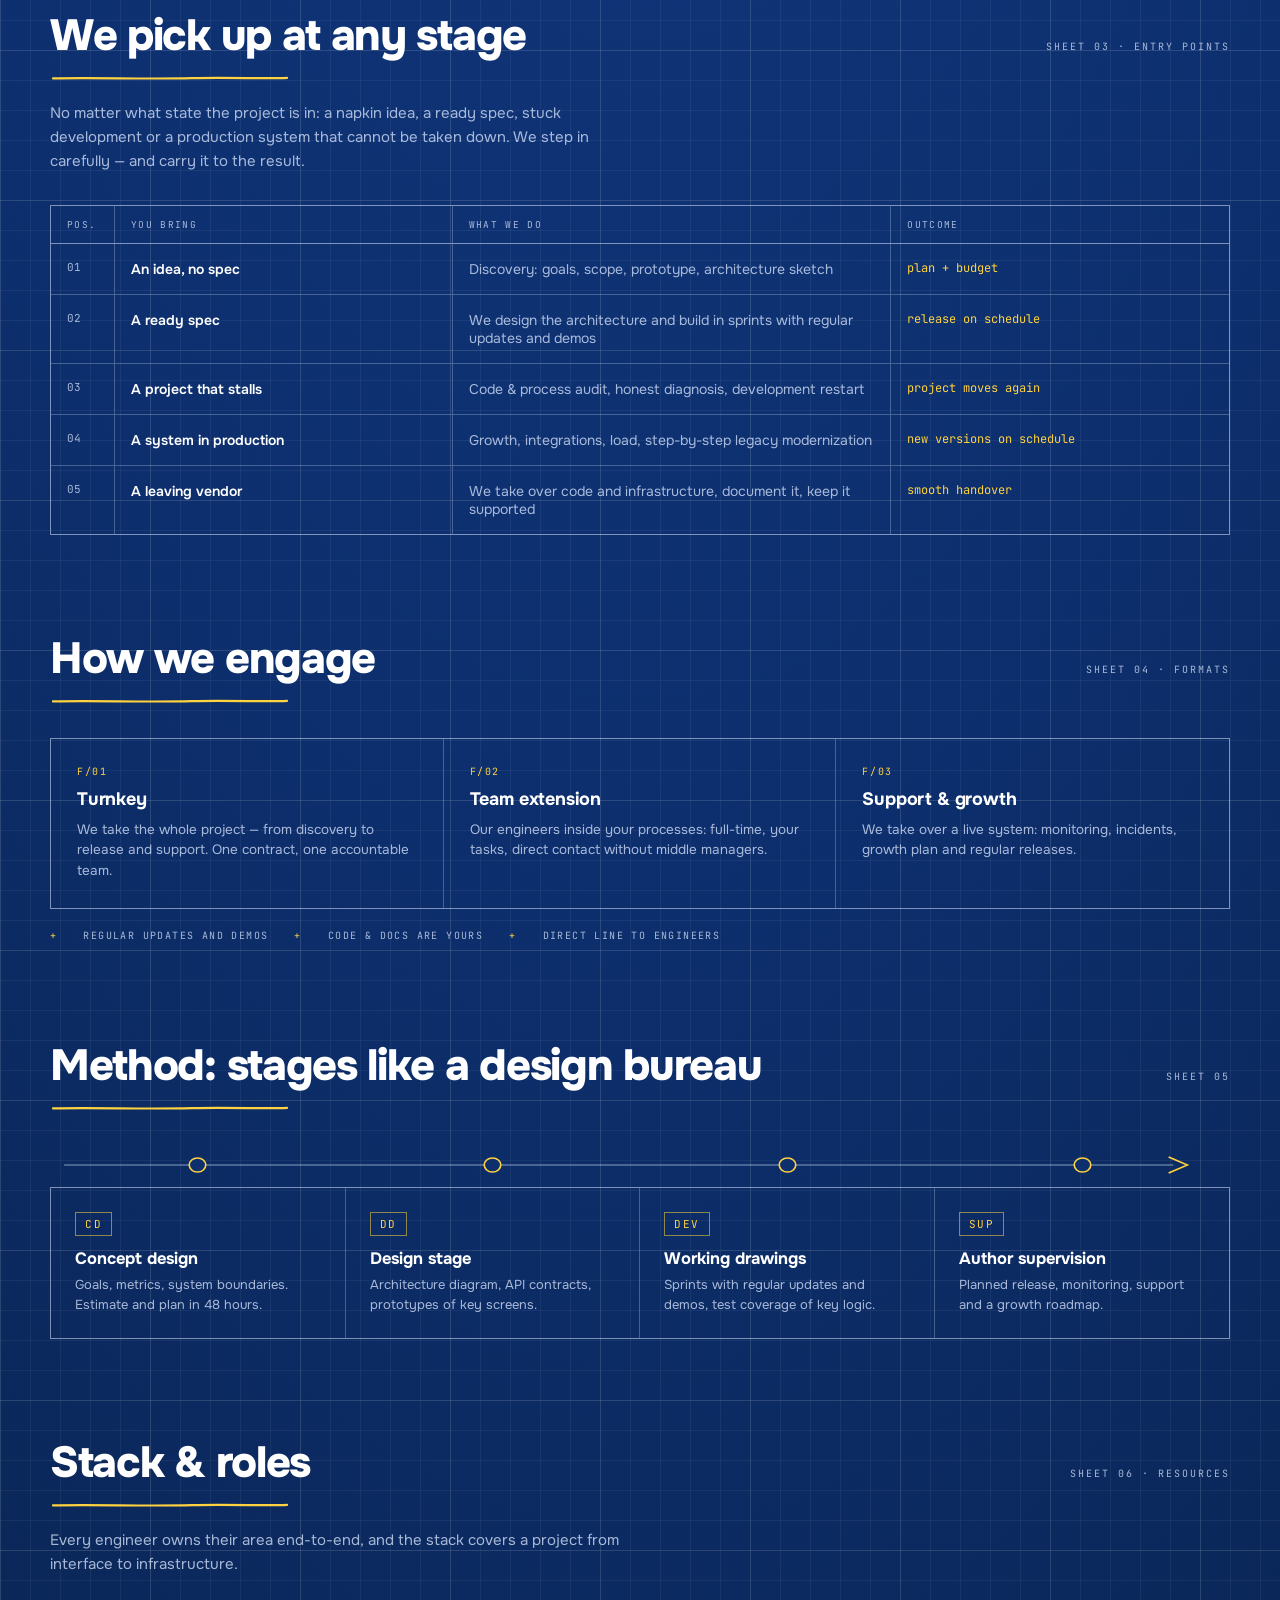
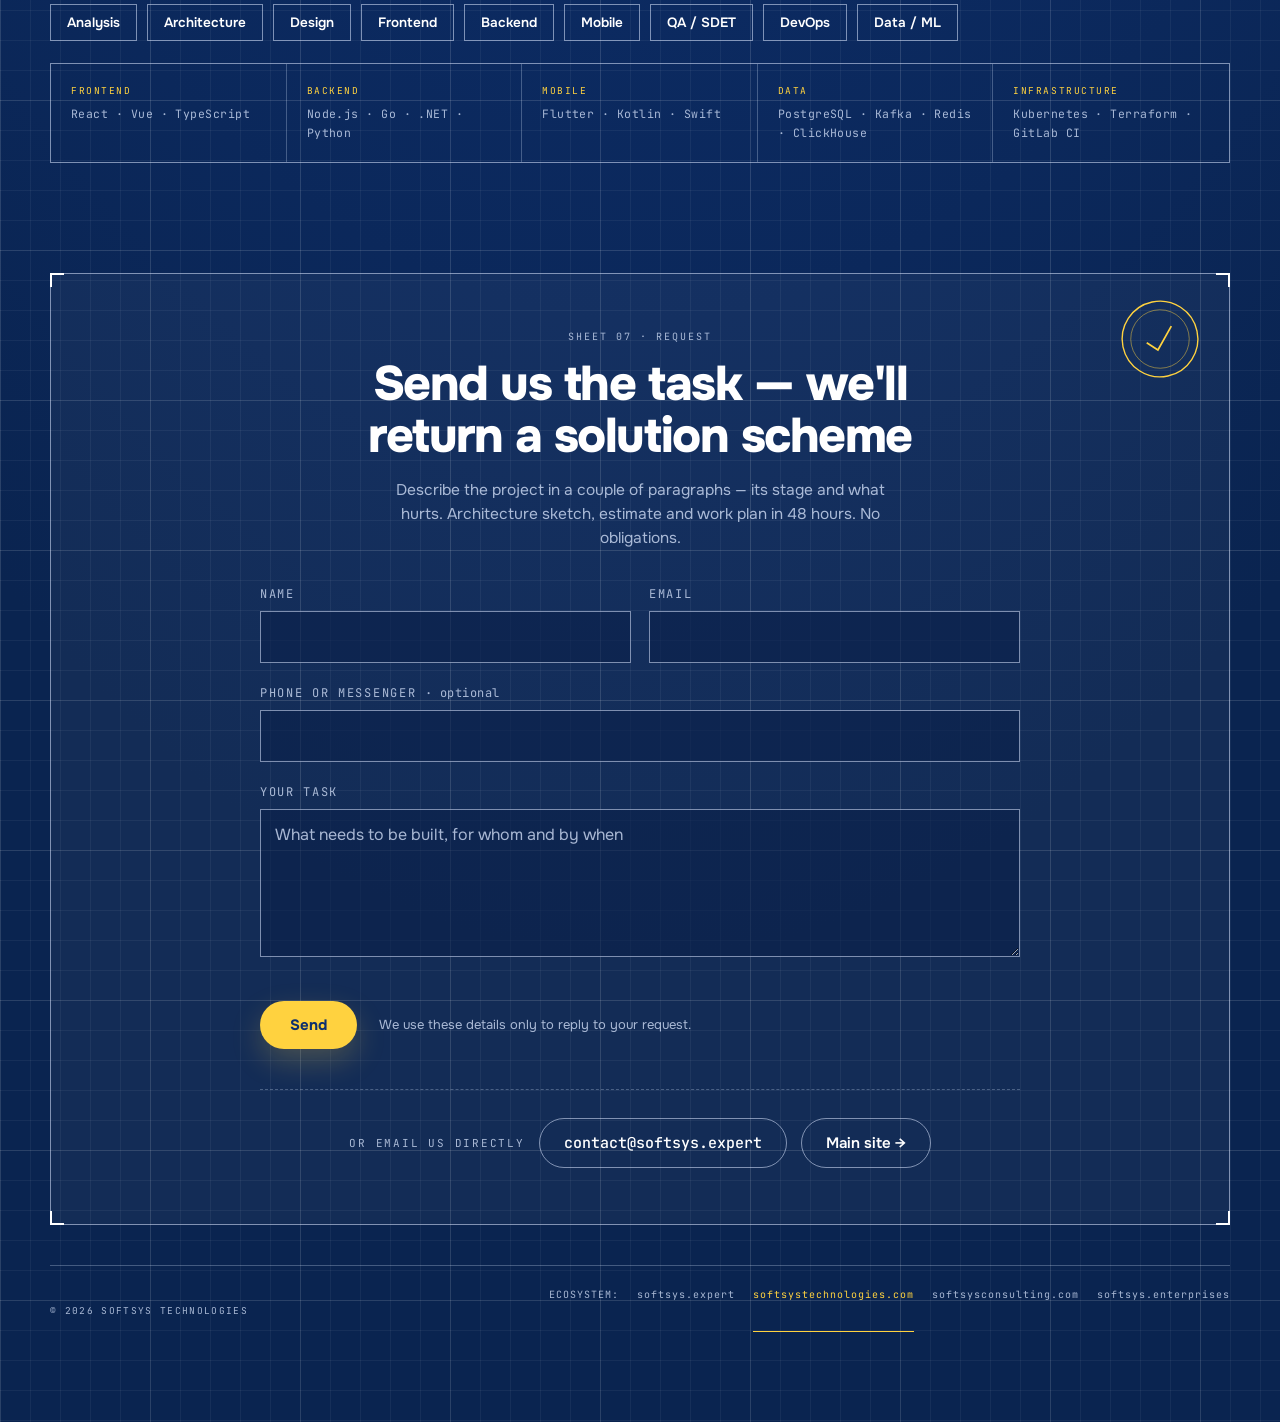
==== commit 9354d369: "chore: rebuild from softsys-technologies-landing a80e45d (contact form, web analytics)" ====
--- a/en/index.html
+++ b/en/index.html
@@ -5,7 +5,7 @@
 <meta name="viewport" content="width=device-width,initial-scale=1">
 <link rel="icon" type="image/svg+xml" href="/favicon.svg">
 <!--seo:start-->
-<title>Software systems &amp; engineering — SoftSys Technologies</title>
+<title>Custom software development and project takeover — SoftSys Technologies</title>
 <meta name="description" content="Web platforms, mobile applications, integrations, data and DevOps. We build from scratch or take over existing software at any stage.">
 <meta name="robots" content="index,follow,max-image-preview:large">
 <link rel="canonical" href="https://softsystechnologies.com/en/">
@@ -15,7 +15,7 @@
 <meta name="theme-color" content="#0D2F6E">
 <meta property="og:type" content="website">
 <meta property="og:site_name" content="SoftSys Technologies">
-<meta property="og:title" content="Software systems &amp; engineering — SoftSys Technologies">
+<meta property="og:title" content="Custom software development and project takeover — SoftSys Technologies">
 <meta property="og:description" content="Web platforms, mobile applications, integrations, data and DevOps. We build from scratch or take over existing software at any stage.">
 <meta property="og:url" content="https://softsystechnologies.com/en/">
 <meta property="og:locale" content="en_US">
@@ -24,14 +24,15 @@
 <meta property="og:image:height" content="630">
 <meta property="og:image:alt" content="SoftSys Technologies">
 <meta name="twitter:card" content="summary_large_image">
-<meta name="twitter:title" content="Software systems &amp; engineering — SoftSys Technologies">
+<meta name="twitter:title" content="Custom software development and project takeover — SoftSys Technologies">
 <meta name="twitter:description" content="Web platforms, mobile applications, integrations, data and DevOps. We build from scratch or take over existing software at any stage.">
 <meta name="twitter:image" content="https://softsystechnologies.com/og-image.png">
-<script type="application/ld+json">{"@context":"https://schema.org","@graph":[{"@type":"Organization","@id":"https://softsystechnologies.com/#organization","name":"SoftSys Technologies","url":"https://softsystechnologies.com/","email":"contact@softsys.expert"},{"@type":"WebSite","@id":"https://softsystechnologies.com/#website","name":"SoftSys Technologies","url":"https://softsystechnologies.com/","inLanguage":["ru","en"],"publisher":{"@id":"https://softsystechnologies.com/#organization"}},{"@type":"WebPage","@id":"https://softsystechnologies.com/en/","url":"https://softsystechnologies.com/en/","name":"Software systems & engineering — SoftSys Technologies","description":"Web platforms, mobile applications, integrations, data and DevOps. We build from scratch or take over existing software at any stage.","inLanguage":"en","isPartOf":{"@id":"https://softsystechnologies.com/#website"},"about":{"@id":"https://softsystechnologies.com/#organization"}}]}</script><!--seo:end-->
-  <script type="module" crossorigin src="/assets/index-C2M-Ogcd.js"></script>
-  <link rel="stylesheet" crossorigin href="/assets/index-D1662glP.css">
+<script type="application/ld+json">{"@context":"https://schema.org","@graph":[{"@type":"Organization","@id":"https://softsystechnologies.com/#organization","name":"SoftSys Technologies","url":"https://softsystechnologies.com/","email":"contact@softsys.expert"},{"@type":"WebSite","@id":"https://softsystechnologies.com/#website","name":"SoftSys Technologies","url":"https://softsystechnologies.com/","inLanguage":["ru","en"],"publisher":{"@id":"https://softsystechnologies.com/#organization"}},{"@type":"WebPage","@id":"https://softsystechnologies.com/en/","url":"https://softsystechnologies.com/en/","name":"Custom software development and project takeover — SoftSys Technologies","description":"Web platforms, mobile applications, integrations, data and DevOps. We build from scratch or take over existing software at any stage.","inLanguage":"en","isPartOf":{"@id":"https://softsystechnologies.com/#website"},"about":{"@id":"https://softsystechnologies.com/#organization"}}]}</script><!--seo:end-->
+  <script type="module" crossorigin src="/assets/index-DaXtzLMZ.js"></script>
+  <link rel="stylesheet" crossorigin href="/assets/index-CVE8sRyP.css">
 </head>
 <body>
-<div id="app"><!--[--><a class="skip-link" href="#main">Skip to content</a><header class="site-header"><nav class="site-nav" aria-label="Main navigation"><a class="brand" href="#top">softsys<span>/technologies</span></a><button class="menu-toggle" type="button" aria-label="Menu" aria-expanded="false" aria-controls="primary-menu"><span></span><span></span></button><div id="primary-menu" class="nav-links"><a href="#services">Services</a><a href="#stages">Stages</a><a href="#stack">Stack</a><a class="language-link" href="../" hreflang="ru">RU</a><a class="nav-cta" href="#contact">Request an estimate</a></div></nav></header><main id="main"><div class="d1 d2 frame-decoration" aria-hidden="true"></div><div class="d3 frame-decoration" aria-hidden="true">SOFTSYSTECHNOLOGIES.COM</div><section data-draw-scope data-draw class="page-section hero d14" id="top"><div class="responsive-grid hero-grid d15"><div><div class="reveal d16">SHEET 01 · CUSTOM SOFTWARE</div><h1 class="reveal d17">We build software systems. And pick up <span class="d18">someone else&#39;s<svg viewBox="0 0 200 16" preserveAspectRatio="none" fill="none" aria-hidden="true" focusable="false" class="d19"><path d="M4 9.4 C 48 8.1, 100 10.6, 148 9 C 172 8.2, 190 9.5, 196 9" stroke="#FFD23F" stroke-width="3" stroke-linecap="round" stroke-dasharray="200" stroke-dashoffset="200" class="d20"></path></svg></span>.</h1><p class="reveal d21">SoftSys Technologies is an engineering team where each engineer owns their area end to end — from the interface to the infrastructure. We start from scratch or join your project at any stage — from an idea to a system in production — and carry it to release.</p><div class="actions reveal d22"><a href="#contact" class="d23 d24">Request an estimate</a><a href="#stages" class="d25 d26">Entry points →</a></div><div class="reveal d27">ESTIMATE IN 48 HOURS · NDA BY DEFAULT · NO MIDDLEMEN</div></div><div class="reveal d28"><svg viewBox="0 0 520 430" fill="none" aria-hidden="true" focusable="false" class="d29"><g stroke="rgba(220,232,255,.85)" stroke-width="1.4"><rect x="30" y="24" width="330" height="250" stroke-dasharray="1200" stroke-dashoffset="1200" class="d30"></rect><line x1="30" y1="58" x2="360" y2="58" stroke-dasharray="330" stroke-dashoffset="330" class="d31"></line><circle cx="46" cy="41" r="4" stroke-dasharray="26" stroke-dashoffset="26" class="d32"></circle><circle cx="62" cy="41" r="4" stroke-dasharray="26" stroke-dashoffset="26" class="d33"></circle><circle cx="78" cy="41" r="4" stroke-dasharray="26" stroke-dashoffset="26" class="d34"></circle><rect x="120" y="33" width="150" height="16" rx="3" stroke="rgba(220,232,255,.5)" stroke-dasharray="340" stroke-dashoffset="340" class="d35"></rect><rect x="30" y="58" width="92" height="216" stroke-dasharray="620" stroke-dashoffset="620" class="d36"></rect><rect x="42" y="76" width="68" height="14" rx="2" fill="rgba(255,210,63,.35)" stroke="none"></rect><rect x="42" y="100" width="68" height="14" rx="2" stroke="rgba(220,232,255,.4)" stroke-dasharray="170" stroke-dashoffset="170" class="d37"></rect><rect x="42" y="124" width="68" height="14" rx="2" stroke="rgba(220,232,255,.4)" stroke-dasharray="170" stroke-dashoffset="170" class="d38"></rect><rect x="42" y="148" width="68" height="14" rx="2" stroke="rgba(220,232,255,.4)" stroke-dasharray="170" stroke-dashoffset="170" class="d39"></rect><rect x="140" y="76" width="98" height="56" rx="3" stroke-dasharray="310" stroke-dashoffset="310" class="d40"></rect><rect x="252" y="76" width="94" height="56" rx="3" stroke-dasharray="310" stroke-dashoffset="310" class="d41"></rect><path d="M140 214 l32 -26 l30 14 l36 -34 l28 10 l36 -30" stroke-width="2" stroke-dasharray="260" stroke-dashoffset="260" class="d42"></path><rect x="140" y="150" width="206" height="106" rx="3" stroke="rgba(220,232,255,.5)" stroke-dasharray="630" stroke-dashoffset="630" class="d43"></rect></g><g stroke="rgba(220,232,255,.85)" stroke-width="1.4"><rect x="392" y="118" width="108" height="216" rx="18" stroke-dasharray="700" stroke-dashoffset="700" class="d44"></rect><rect x="424" y="128" width="44" height="8" rx="4" stroke="rgba(220,232,255,.5)" stroke-dasharray="110" stroke-dashoffset="110" class="d45"></rect><rect x="404" y="150" width="84" height="52" rx="4" stroke-dasharray="280" stroke-dashoffset="280" class="d46"></rect><rect x="404" y="212" width="84" height="12" rx="2" stroke="rgba(220,232,255,.4)" stroke-dasharray="200" stroke-dashoffset="200" class="d47"></rect><rect x="404" y="234" width="84" height="12" rx="2" stroke="rgba(220,232,255,.4)" stroke-dasharray="200" stroke-dashoffset="200" class="d48"></rect><rect x="404" y="256" width="60" height="12" rx="2" stroke="rgba(220,232,255,.4)" stroke-dasharray="150" stroke-dashoffset="150" class="d49"></rect><line x1="404" y1="312" x2="488" y2="312" stroke="rgba(220,232,255,.4)" stroke-dasharray="84" stroke-dashoffset="84" class="d50"></line></g><g stroke="rgba(220,232,255,.6)" stroke-width="1"><line x1="30" y1="300" x2="360" y2="300" stroke-dasharray="330" stroke-dashoffset="330" class="d51"></line><line x1="30" y1="294" x2="30" y2="306"></line><line x1="360" y1="294" x2="360" y2="306"></line><line x1="392" y1="360" x2="500" y2="360" stroke-dasharray="108" stroke-dashoffset="108" class="d52"></line><line x1="392" y1="354" x2="392" y2="366"></line><line x1="500" y1="354" x2="500" y2="366"></line><line x1="376" y1="118" x2="376" y2="334" stroke-dasharray="216" stroke-dashoffset="216" class="d53"></line><line x1="370" y1="118" x2="382" y2="118"></line><line x1="370" y1="334" x2="382" y2="334"></line></g><g fill="#FFD23F" font-family="JetBrains Mono,monospace" font-size="10" letter-spacing="1.5"><text x="160" y="317" opacity="0" class="d54">WEB · 1440</text><text x="408" y="377" opacity="0" class="d55">MOBILE · 390</text></g><g stroke="rgba(220,232,255,.9)" stroke-width="1.2"><path d="M20 14 h12 M26 8 v12"></path><path d="M488 14 h12 M494 8 v12"></path><path d="M20 416 h12 M26 410 v12"></path><path d="M488 416 h12 M494 410 v12"></path></g></svg><div class="responsive-grid d56"><span class="d57">PROJECT</span><span class="d58">YOUR SYSTEM</span><span class="d59">STAGE</span><span class="d60">ANY → TO RELEASE</span></div></div></div></section><section data-draw-scope data-draw id="services" class="page-section d61"><div class="d62"><div class="d63"><div><h2 class="d64">What we do</h2><svg viewBox="0 0 240 12" fill="none" aria-hidden="true" focusable="false" class="d65"><path d="M3 7.4 C 45 6.3, 95 8.4, 142 7.1 C 182 6.1, 216 8, 237 6.9" stroke="#FFD23F" stroke-width="2.2" stroke-linecap="round" stroke-dasharray="240" stroke-dashoffset="240" class="d66"></path></svg></div><span class="d67">SHEET 02 · SCOPE OF WORK</span></div><div class="responsive-grid d68"><div class="reveal d69 d70"><div class="d71"><span class="d72">T/01</span><svg viewBox="0 0 24 24" fill="none" stroke="rgba(220,232,255,.85)" stroke-width="1.5" aria-hidden="true" focusable="false" class="d73"><path d="M4 17a8 8 0 0 1 16 0" stroke-dasharray="100" stroke-dashoffset="100" class="d74"></path><path d="M12 17l5-5" stroke-dasharray="30" stroke-dashoffset="30" class="d75"></path></svg></div><h3 class="d76">Web platforms &amp; high-load</h3><p class="d77">Portals, dashboards, SaaS. Architecture for peak loads: queues, cache, horizontal scaling.</p><span class="d78">React · Node.js · Go · Kafka</span></div><div class="reveal d79 d80"><div class="d81"><span class="d82">T/02</span><svg viewBox="0 0 24 24" fill="none" stroke="rgba(220,232,255,.85)" stroke-width="1.5" aria-hidden="true" focusable="false" class="d83"><path d="M3 4h8v7H3z" stroke-dasharray="60" stroke-dashoffset="60" class="d84"></path><path d="M13 13h8v7h-8z" stroke-dasharray="60" stroke-dashoffset="60" class="d85"></path><path d="M11 8h6v5" stroke-dasharray="30" stroke-dashoffset="30" class="d86"></path></svg></div><h3 class="d87">Integrations &amp; APIs</h3><p class="d88">We connect your product to CRMs, payment and logistics services. Data buses, API gateways.</p><span class="d89">REST · GraphQL · gRPC</span></div><div class="reveal d90 d91"><div class="d92"><span class="d93">T/03</span><svg viewBox="0 0 24 24" fill="none" stroke="rgba(220,232,255,.85)" stroke-width="1.5" aria-hidden="true" focusable="false" class="d94"><path d="M5 6c0-1.7 3.1-3 7-3s7 1.3 7 3-3.1 3-7 3-7-1.3-7-3z" stroke-dasharray="60" stroke-dashoffset="60" class="d95"></path><path d="M5 6v12c0 1.7 3.1 3 7 3s7-1.3 7-3V6" stroke-dasharray="70" stroke-dashoffset="70" class="d96"></path></svg></div><h3 class="d97">Data &amp; ML</h3><p class="d98">Warehouses, data marts, pipelines, LLM assistants — analytics built into workflows.</p><span class="d99">Python · PostgreSQL · LLM</span></div><div class="reveal d100 d101"><div class="d102"><span class="d103">T/04</span><svg viewBox="0 0 24 24" fill="none" stroke="rgba(220,232,255,.85)" stroke-width="1.5" aria-hidden="true" focusable="false" class="d104"><path d="M3 5h12v10H3z" stroke-dasharray="80" stroke-dashoffset="80" class="d105"></path><path d="M17 8h4v11h-4z" stroke-dasharray="60" stroke-dashoffset="60" class="d106"></path></svg></div><h3 class="d107">Mobile apps</h3><p class="d108">iOS and Android on one codebase — or native when the task calls for it.</p><span class="d109">Flutter · Kotlin · Swift</span></div><div class="reveal d110 d111"><div class="d112"><span class="d113">T/05</span><svg viewBox="0 0 24 24" fill="none" stroke="rgba(220,232,255,.85)" stroke-width="1.5" aria-hidden="true" focusable="false" class="d114"><circle cx="12" cy="12" r="5" stroke-dasharray="35" stroke-dashoffset="35" class="d115"></circle><path d="M12 3v3M12 18v3M3 12h3M18 12h3" stroke-dasharray="40" stroke-dashoffset="40" class="d116"></path></svg></div><h3 class="d117">DevOps &amp; SRE</h3><p class="d118">CI/CD, observability, infrastructure as code, zero-downtime releases.</p><span class="d119">Kubernetes · Terraform</span></div><div class="reveal d120 d121"><div class="d122"><span class="d123">T/06</span><svg viewBox="0 0 24 24" fill="none" stroke="rgba(220,232,255,.85)" stroke-width="1.5" aria-hidden="true" focusable="false" class="d124"><path d="M4 11V4h7" stroke-dasharray="30" stroke-dashoffset="30" class="d125"></path><path d="M13 13h7v7h-7z" stroke-dasharray="60" stroke-dashoffset="60" class="d126"></path><path d="M8 8l4 4" stroke-dasharray="12" stroke-dashoffset="12" class="d127"></path></svg></div><h3 class="d128">Legacy modernization</h3><p class="d129">Audit, safety-net tests and a step-by-step move to modern architecture — without stopping the business.</p><span class="d130">Audit · Strangler fig</span></div></div></div></section><section data-draw-scope data-draw id="stages" class="page-section d131"><div class="d132"><div class="d133"><div><h2 class="d134">We pick up at any stage</h2><svg viewBox="0 0 240 12" fill="none" aria-hidden="true" focusable="false" class="d135"><path d="M3 7.4 C 45 6.3, 95 8.4, 142 7.1 C 182 6.1, 216 8, 237 6.9" stroke="#FFD23F" stroke-width="2.2" stroke-linecap="round" stroke-dasharray="240" stroke-dashoffset="240" class="d136"></path></svg></div><span class="d137">SHEET 03 · ENTRY POINTS</span></div><p class="d138">No matter what state the project is in: a napkin idea, a ready spec, stuck development or a production system that cannot be taken down. We step in carefully — and carry it to the result.</p><div class="d139"><div class="responsive-grid stage-head d140"><span class="d141">POS.</span><span class="d142">YOU BRING</span><span class="d143">WHAT WE DO</span><span class="d144">OUTCOME</span></div><div class="responsive-grid stage-row reveal d145 d146"><span class="d147">01</span><span data-label="YOU BRING" class="d148">An idea, no spec</span><span data-label="WHAT WE DO" class="d149">Discovery: goals, scope, prototype, architecture sketch</span><span data-label="OUTCOME" class="d150">plan + budget</span></div><div class="responsive-grid stage-row reveal d151 d152"><span class="d153">02</span><span data-label="YOU BRING" class="d154">A ready spec</span><span data-label="WHAT WE DO" class="d155">We design the architecture and build in sprints with weekly demos</span><span data-label="OUTCOME" class="d156">release on schedule</span></div><div class="responsive-grid stage-row reveal d157 d158"><span class="d159">03</span><span data-label="YOU BRING" class="d160">A project that stalls</span><span data-label="WHAT WE DO" class="d161">Code &amp; process audit, honest diagnosis, development restart</span><span data-label="OUTCOME" class="d162">project moves again</span></div><div class="responsive-grid stage-row reveal d163 d164"><span class="d165">04</span><span data-label="YOU BRING" class="d166">A system in production</span><span data-label="WHAT WE DO" class="d167">Growth, integrations, load, legacy modernization without downtime</span><span data-label="OUTCOME" class="d168">new versions, no downtime</span></div><div class="responsive-grid stage-row reveal d169 d170"><span class="d171">05</span><span data-label="YOU BRING" class="d172">A leaving vendor</span><span data-label="WHAT WE DO" class="d173">We take over code and infrastructure, document it, keep it supported</span><span data-label="OUTCOME" class="d174">smooth handover</span></div></div></div></section><section data-draw-scope data-draw id="formats" class="page-section d175"><div class="d176"><div class="d177"><div><h2 class="d178">How we engage</h2><svg viewBox="0 0 240 12" fill="none" aria-hidden="true" focusable="false" class="d179"><path d="M3 7.4 C 45 6.3, 95 8.4, 142 7.1 C 182 6.1, 216 8, 237 6.9" stroke="#FFD23F" stroke-width="2.2" stroke-linecap="round" stroke-dasharray="240" stroke-dashoffset="240" class="d180"></path></svg></div><span class="d181">SHEET 04 · FORMATS</span></div><div class="responsive-grid d182"><div class="reveal d183 d184"><span class="d185">F/01</span><h3 class="d186">Turnkey</h3><p class="d187">We take the whole project — from discovery to release and support. One contract, one accountable team.</p></div><div class="reveal d188 d189"><span class="d190">F/02</span><h3 class="d191">Team extension</h3><p class="d192">Our engineers inside your processes: full-time, your tasks, direct contact without middle managers.</p></div><div class="reveal d193 d194"><span class="d195">F/03</span><h3 class="d196">Support &amp; growth</h3><p class="d197">We take over a live system: monitoring, incidents, growth plan and regular releases.</p></div></div><div class="reveal d198"><span class="d199">+</span><span>WEEKLY DEMOS</span><span class="d200">+</span><span>CODE &amp; DOCS ARE YOURS</span><span class="d201">+</span><span>DIRECT LINE TO ENGINEERS</span></div></div></section><section data-draw-scope data-draw id="method" class="page-section d202"><div class="d203"><div class="d204"><div><h2 class="d205">Method: stages like a design bureau</h2><svg viewBox="0 0 240 12" fill="none" aria-hidden="true" focusable="false" class="d206"><path d="M3 7.4 C 45 6.3, 95 8.4, 142 7.1 C 182 6.1, 216 8, 237 6.9" stroke="#FFD23F" stroke-width="2.2" stroke-linecap="round" stroke-dasharray="240" stroke-dashoffset="240" class="d207"></path></svg></div><span class="d208">SHEET 05</span></div><svg viewBox="0 0 1000 44" preserveAspectRatio="none" fill="none" aria-hidden="true" focusable="false" class="d209"><path d="M12 22 H952" stroke="rgba(220,232,255,.6)" stroke-width="1.2" stroke-dasharray="940" stroke-dashoffset="940" class="d210"></path><path d="M948 14 l16 8 -16 8" stroke="#FFD23F" stroke-width="1.4" stroke-dasharray="40" stroke-dashoffset="40" class="d211"></path><circle cx="125" cy="22" r="7" stroke="#FFD23F" stroke-width="1.4" fill="#0D2F6E" stroke-dasharray="44" stroke-dashoffset="44" class="d212"></circle><circle cx="375" cy="22" r="7" stroke="#FFD23F" stroke-width="1.4" fill="#0D2F6E" stroke-dasharray="44" stroke-dashoffset="44" class="d213"></circle><circle cx="625" cy="22" r="7" stroke="#FFD23F" stroke-width="1.4" fill="#0D2F6E" stroke-dasharray="44" stroke-dashoffset="44" class="d214"></circle><circle cx="875" cy="22" r="7" stroke="#FFD23F" stroke-width="1.4" fill="#0D2F6E" stroke-dasharray="44" stroke-dashoffset="44" class="d215"></circle></svg><div class="responsive-grid d216"><div class="reveal d217"><div class="d218">CD</div><b class="d219">Concept design</b><p class="d220">Goals, metrics, system boundaries. Estimate and plan in 48 hours.</p></div><div class="reveal d221"><div class="d222">DD</div><b class="d223">Design stage</b><p class="d224">Architecture diagram, API contracts, prototypes of key screens.</p></div><div class="reveal d225"><div class="d226">DEV</div><b class="d227">Working drawings</b><p class="d228">Weekly sprint demos, test coverage of key logic.</p></div><div class="reveal d229"><div class="d230">SUP</div><b class="d231">Author supervision</b><p class="d232">Zero-downtime release, monitoring, support and a growth roadmap.</p></div></div></div></section><section data-draw-scope data-draw id="stack" class="page-section d233"><div class="d234"><div class="d235"><div><h2 class="d236">Stack &amp; roles</h2><svg viewBox="0 0 240 12" fill="none" aria-hidden="true" focusable="false" class="d237"><path d="M3 7.4 C 45 6.3, 95 8.4, 142 7.1 C 182 6.1, 216 8, 237 6.9" stroke="#FFD23F" stroke-width="2.2" stroke-linecap="round" stroke-dasharray="240" stroke-dashoffset="240" class="d238"></path></svg></div><span class="d239">SHEET 06 · RESOURCES</span></div><p class="d240">Every engineer owns their area end-to-end, and the stack covers a project from interface to infrastructure.</p><div class="reveal d241"><span class="d242">Analysis</span><span class="d243">Architecture</span><span class="d244">Design</span><span class="d245">Frontend</span><span class="d246">Backend</span><span class="d247">Mobile</span><span class="d248">QA / SDET</span><span class="d249">DevOps</span><span class="d250">Data / ML</span></div><div class="responsive-grid d251"><div class="reveal d252"><div class="d253">FRONTEND</div><div class="d254">React · Vue · TypeScript</div></div><div class="reveal d255"><div class="d256">BACKEND</div><div class="d257">Node.js · Go · .NET · Python</div></div><div class="reveal d258"><div class="d259">MOBILE</div><div class="d260">Flutter · Kotlin · Swift</div></div><div class="reveal d261"><div class="d262">DATA</div><div class="d263">PostgreSQL · Kafka · Redis · ClickHouse</div></div><div class="reveal d264"><div class="d265">INFRASTRUCTURE</div><div class="d266">Kubernetes · Terraform · GitLab CI</div></div></div></div></section><section data-draw-scope data-draw id="contact" class="page-section d267"><div class="d268"><div class="d269"></div><div class="d270"></div><div class="d271"></div><div class="d272"></div><svg viewBox="0 0 100 100" fill="none" aria-hidden="true" focusable="false" class="d273"><circle cx="50" cy="50" r="44" stroke="#FFD23F" stroke-width="1.6" stroke-dasharray="277" stroke-dashoffset="277" class="d274"></circle><circle cx="50" cy="50" r="34" stroke="rgba(255,210,63,.5)" stroke-width="1" stroke-dasharray="214" stroke-dashoffset="214" class="d275"></circle><path d="M34 51 l11 11 l21 -24" stroke="#FFD23F" stroke-width="2" stroke-dasharray="50" stroke-dashoffset="50" class="d276"></path></svg><div class="d277">SHEET 07 · REQUEST</div><h2 class="d278">Send us the task — we&#39;ll return a solution scheme</h2><p class="d279">Describe the project in a couple of paragraphs — its stage and what hurts. Architecture sketch, estimate and work plan in 48 hours. No obligations.</p><div class="actions d280"><a href="mailto:contact@softsys.expert" class="d281 d282">contact@softsys.expert</a><a href="https://softsys.expert" class="d283 d284">Main site →</a></div></div><div class="d285"><div class="d286">© 2026 SOFTSYS TECHNOLOGIES</div><div class="actions d287"><span class="d288">ECOSYSTEM:</span><a href="https://softsys.expert">softsys.expert</a><span class="d289">softsystechnologies.com</span><a href="https://softsysconsulting.com">softsysconsulting.com</a><a href="https://softsys.enterprises">softsys.enterprises</a></div></div></section></main><!--]--></div>
+<div id="app"><!--[--><a class="skip-link" href="#main">Skip to content</a><header class="site-header"><nav class="site-nav" aria-label="Main navigation"><a class="brand" href="#top">softsys<span>/technologies</span></a><button class="menu-toggle" type="button" aria-label="Menu" aria-expanded="false" aria-controls="primary-menu"><span></span><span></span></button><div id="primary-menu" class="nav-links"><a href="#services">Services</a><a href="#stages">Stages</a><a href="#stack">Stack</a><a class="language-link" href="../" hreflang="ru">RU</a><a class="nav-cta" href="#contact">Request an estimate</a></div></nav></header><main id="main"><div class="d1 d2 frame-decoration" aria-hidden="true"></div><div class="d3 frame-decoration" aria-hidden="true"> SOFTSYSTECHNOLOGIES.COM </div><section id="top" data-draw-scope data-draw class="page-section hero d14"><div class="responsive-grid hero-grid d15"><div><div class="reveal d16">SHEET 01 · CUSTOM SOFTWARE</div><h1 class="reveal d17">We build software systems. And pick up <span class="d18">someone else&#39;s<svg viewBox="0 0 200 16" preserveAspectRatio="none" fill="none" aria-hidden="true" focusable="false" class="d19"><path d="M4 9.4 C 48 8.1, 100 10.6, 148 9 C 172 8.2, 190 9.5, 196 9" stroke="#FFD23F" stroke-width="3" stroke-linecap="round" stroke-dasharray="200" stroke-dashoffset="200" class="d20"></path></svg></span>. </h1><p class="reveal d21">SoftSys Technologies is an engineering team where each engineer owns their area end to end — from the interface to the infrastructure. We start from scratch or join your project at any stage — from an idea to a system in production — and carry it to release.</p><div class="actions reveal d22"><a href="#contact" class="d23 d24">Request an estimate</a><a href="#stages" class="d25 d26">Entry points →</a></div><div class="reveal d27">ESTIMATE IN 48 HOURS · NDA BY DEFAULT · NO MIDDLEMEN</div></div><div class="reveal d28"><svg viewBox="0 0 520 430" fill="none" aria-hidden="true" focusable="false" class="d29"><g stroke="rgba(220,232,255,.85)" stroke-width="1.4"><rect x="30" y="24" width="330" height="250" stroke-dasharray="1200" stroke-dashoffset="1200" class="d30"></rect><line x1="30" y1="58" x2="360" y2="58" stroke-dasharray="330" stroke-dashoffset="330" class="d31"></line><circle cx="46" cy="41" r="4" stroke-dasharray="26" stroke-dashoffset="26" class="d32"></circle><circle cx="62" cy="41" r="4" stroke-dasharray="26" stroke-dashoffset="26" class="d33"></circle><circle cx="78" cy="41" r="4" stroke-dasharray="26" stroke-dashoffset="26" class="d34"></circle><rect x="120" y="33" width="150" height="16" rx="3" stroke="rgba(220,232,255,.5)" stroke-dasharray="340" stroke-dashoffset="340" class="d35"></rect><rect x="30" y="58" width="92" height="216" stroke-dasharray="620" stroke-dashoffset="620" class="d36"></rect><rect x="42" y="76" width="68" height="14" rx="2" fill="rgba(255,210,63,.35)" stroke="none"></rect><rect x="42" y="100" width="68" height="14" rx="2" stroke="rgba(220,232,255,.4)" stroke-dasharray="170" stroke-dashoffset="170" class="d37"></rect><rect x="42" y="124" width="68" height="14" rx="2" stroke="rgba(220,232,255,.4)" stroke-dasharray="170" stroke-dashoffset="170" class="d38"></rect><rect x="42" y="148" width="68" height="14" rx="2" stroke="rgba(220,232,255,.4)" stroke-dasharray="170" stroke-dashoffset="170" class="d39"></rect><rect x="140" y="76" width="98" height="56" rx="3" stroke-dasharray="310" stroke-dashoffset="310" class="d40"></rect><rect x="252" y="76" width="94" height="56" rx="3" stroke-dasharray="310" stroke-dashoffset="310" class="d41"></rect><path d="M140 214 l32 -26 l30 14 l36 -34 l28 10 l36 -30" stroke-width="2" stroke-dasharray="260" stroke-dashoffset="260" class="d42"></path><rect x="140" y="150" width="206" height="106" rx="3" stroke="rgba(220,232,255,.5)" stroke-dasharray="630" stroke-dashoffset="630" class="d43"></rect></g><g stroke="rgba(220,232,255,.85)" stroke-width="1.4"><rect x="392" y="118" width="108" height="216" rx="18" stroke-dasharray="700" stroke-dashoffset="700" class="d44"></rect><rect x="424" y="128" width="44" height="8" rx="4" stroke="rgba(220,232,255,.5)" stroke-dasharray="110" stroke-dashoffset="110" class="d45"></rect><rect x="404" y="150" width="84" height="52" rx="4" stroke-dasharray="280" stroke-dashoffset="280" class="d46"></rect><rect x="404" y="212" width="84" height="12" rx="2" stroke="rgba(220,232,255,.4)" stroke-dasharray="200" stroke-dashoffset="200" class="d47"></rect><rect x="404" y="234" width="84" height="12" rx="2" stroke="rgba(220,232,255,.4)" stroke-dasharray="200" stroke-dashoffset="200" class="d48"></rect><rect x="404" y="256" width="60" height="12" rx="2" stroke="rgba(220,232,255,.4)" stroke-dasharray="150" stroke-dashoffset="150" class="d49"></rect><line x1="404" y1="312" x2="488" y2="312" stroke="rgba(220,232,255,.4)" stroke-dasharray="84" stroke-dashoffset="84" class="d50"></line></g><g stroke="rgba(220,232,255,.6)" stroke-width="1"><line x1="30" y1="300" x2="360" y2="300" stroke-dasharray="330" stroke-dashoffset="330" class="d51"></line><line x1="30" y1="294" x2="30" y2="306"></line><line x1="360" y1="294" x2="360" y2="306"></line><line x1="392" y1="360" x2="500" y2="360" stroke-dasharray="108" stroke-dashoffset="108" class="d52"></line><line x1="392" y1="354" x2="392" y2="366"></line><line x1="500" y1="354" x2="500" y2="366"></line><line x1="376" y1="118" x2="376" y2="334" stroke-dasharray="216" stroke-dashoffset="216" class="d53"></line><line x1="370" y1="118" x2="382" y2="118"></line><line x1="370" y1="334" x2="382" y2="334"></line></g><g fill="#FFD23F" font-family="JetBrains Mono,monospace" font-size="10" letter-spacing="1.5"><text x="160" y="317" opacity="0" class="d54">WEB · 1440</text><text x="408" y="377" opacity="0" class="d55">MOBILE · 390</text></g><g stroke="rgba(220,232,255,.9)" stroke-width="1.2"><path d="M20 14 h12 M26 8 v12"></path><path d="M488 14 h12 M494 8 v12"></path><path d="M20 416 h12 M26 410 v12"></path><path d="M488 416 h12 M494 410 v12"></path></g></svg><div class="responsive-grid d56"><span class="d57">PROJECT</span><span class="d58">YOUR SYSTEM</span><span class="d59">STAGE</span><span class="d60">ANY → TO RELEASE</span></div></div></div></section><section id="services" data-draw-scope data-draw class="page-section d61"><div class="d62"><div class="d63"><div><h2 class="d64">What we do</h2><svg viewBox="0 0 240 12" fill="none" aria-hidden="true" focusable="false" class="d65"><path d="M3 7.4 C 45 6.3, 95 8.4, 142 7.1 C 182 6.1, 216 8, 237 6.9" stroke="#FFD23F" stroke-width="2.2" stroke-linecap="round" stroke-dasharray="240" stroke-dashoffset="240" class="d66"></path></svg></div><span class="d67">SHEET 02 · SCOPE OF WORK</span></div><div class="responsive-grid d68"><div class="reveal d69 d70"><div class="d71"><span class="d72">T/01</span><svg viewBox="0 0 24 24" fill="none" stroke="rgba(220,232,255,.85)" stroke-width="1.5" aria-hidden="true" focusable="false" class="d73"><path d="M4 17a8 8 0 0 1 16 0" stroke-dasharray="100" stroke-dashoffset="100" class="d74"></path><path d="M12 17l5-5" stroke-dasharray="30" stroke-dashoffset="30" class="d75"></path></svg></div><h3 class="d76">Web platforms &amp; high-load</h3><p class="d77">Portals, dashboards, SaaS. Architecture for peak loads: queues, cache, horizontal scaling.</p><span class="d78">React · Node.js · Go · Kafka</span></div><div class="reveal d79 d80"><div class="d81"><span class="d82">T/02</span><svg viewBox="0 0 24 24" fill="none" stroke="rgba(220,232,255,.85)" stroke-width="1.5" aria-hidden="true" focusable="false" class="d83"><path d="M3 4h8v7H3z" stroke-dasharray="60" stroke-dashoffset="60" class="d84"></path><path d="M13 13h8v7h-8z" stroke-dasharray="60" stroke-dashoffset="60" class="d85"></path><path d="M11 8h6v5" stroke-dasharray="30" stroke-dashoffset="30" class="d86"></path></svg></div><h3 class="d87">Integrations &amp; APIs</h3><p class="d88">We connect your product to CRMs, payment and logistics services. Data buses, API gateways.</p><span class="d89">REST · GraphQL · gRPC</span></div><div class="reveal d90 d91"><div class="d92"><span class="d93">T/03</span><svg viewBox="0 0 24 24" fill="none" stroke="rgba(220,232,255,.85)" stroke-width="1.5" aria-hidden="true" focusable="false" class="d94"><path d="M5 6c0-1.7 3.1-3 7-3s7 1.3 7 3-3.1 3-7 3-7-1.3-7-3z" stroke-dasharray="60" stroke-dashoffset="60" class="d95"></path><path d="M5 6v12c0 1.7 3.1 3 7 3s7-1.3 7-3V6" stroke-dasharray="70" stroke-dashoffset="70" class="d96"></path></svg></div><h3 class="d97">Data &amp; ML</h3><p class="d98">Warehouses, data marts, pipelines, LLM assistants — analytics built into workflows.</p><span class="d99">Python · PostgreSQL · LLM</span></div><div class="reveal d100 d101"><div class="d102"><span class="d103">T/04</span><svg viewBox="0 0 24 24" fill="none" stroke="rgba(220,232,255,.85)" stroke-width="1.5" aria-hidden="true" focusable="false" class="d104"><path d="M3 5h12v10H3z" stroke-dasharray="80" stroke-dashoffset="80" class="d105"></path><path d="M17 8h4v11h-4z" stroke-dasharray="60" stroke-dashoffset="60" class="d106"></path></svg></div><h3 class="d107">Mobile apps</h3><p class="d108">iOS and Android on one codebase — or native when the task calls for it.</p><span class="d109">Flutter · Kotlin · Swift</span></div><div class="reveal d110 d111"><div class="d112"><span class="d113">T/05</span><svg viewBox="0 0 24 24" fill="none" stroke="rgba(220,232,255,.85)" stroke-width="1.5" aria-hidden="true" focusable="false" class="d114"><circle cx="12" cy="12" r="5" stroke-dasharray="35" stroke-dashoffset="35" class="d115"></circle><path d="M12 3v3M12 18v3M3 12h3M18 12h3" stroke-dasharray="40" stroke-dashoffset="40" class="d116"></path></svg></div><h3 class="d117">DevOps &amp; SRE</h3><p class="d118">CI/CD, observability, infrastructure as code, automated releases.</p><span class="d119">Kubernetes · Terraform</span></div><div class="reveal d120 d121"><div class="d122"><span class="d123">T/06</span><svg viewBox="0 0 24 24" fill="none" stroke="rgba(220,232,255,.85)" stroke-width="1.5" aria-hidden="true" focusable="false" class="d124"><path d="M4 11V4h7" stroke-dasharray="30" stroke-dashoffset="30" class="d125"></path><path d="M13 13h7v7h-7z" stroke-dasharray="60" stroke-dashoffset="60" class="d126"></path><path d="M8 8l4 4" stroke-dasharray="12" stroke-dashoffset="12" class="d127"></path></svg></div><h3 class="d128">Legacy modernization</h3><p class="d129">Audit, safety-net tests and a step-by-step move to modern architecture — in small releases.</p><span class="d130">Audit · Strangler fig</span></div></div></div></section><section id="stages" data-draw-scope data-draw class="page-section d131"><div class="d132"><div class="d133"><div><h2 class="d134">We pick up at any stage</h2><svg viewBox="0 0 240 12" fill="none" aria-hidden="true" focusable="false" class="d135"><path d="M3 7.4 C 45 6.3, 95 8.4, 142 7.1 C 182 6.1, 216 8, 237 6.9" stroke="#FFD23F" stroke-width="2.2" stroke-linecap="round" stroke-dasharray="240" stroke-dashoffset="240" class="d136"></path></svg></div><span class="d137">SHEET 03 · ENTRY POINTS</span></div><p class="d138">No matter what state the project is in: a napkin idea, a ready spec, stuck development or a production system that cannot be taken down. We step in carefully — and carry it to the result.</p><div class="d139"><div class="responsive-grid stage-head d140"><span class="d141">POS.</span><span class="d142">YOU BRING</span><span class="d143">WHAT WE DO</span><span class="d144">OUTCOME</span></div><div class="responsive-grid stage-row reveal d145 d146"><span class="d147">01</span><span data-label="YOU BRING" class="d148">An idea, no spec</span><span data-label="WHAT WE DO" class="d149">Discovery: goals, scope, prototype, architecture sketch</span><span data-label="OUTCOME" class="d150">plan + budget</span></div><div class="responsive-grid stage-row reveal d151 d152"><span class="d153">02</span><span data-label="YOU BRING" class="d154">A ready spec</span><span data-label="WHAT WE DO" class="d155">We design the architecture and build in sprints with regular updates and demos</span><span data-label="OUTCOME" class="d156">release on schedule</span></div><div class="responsive-grid stage-row reveal d157 d158"><span class="d159">03</span><span data-label="YOU BRING" class="d160">A project that stalls</span><span data-label="WHAT WE DO" class="d161">Code &amp; process audit, honest diagnosis, development restart</span><span data-label="OUTCOME" class="d162">project moves again</span></div><div class="responsive-grid stage-row reveal d163 d164"><span class="d165">04</span><span data-label="YOU BRING" class="d166">A system in production</span><span data-label="WHAT WE DO" class="d167">Growth, integrations, load, step-by-step legacy modernization</span><span data-label="OUTCOME" class="d168">new versions on schedule</span></div><div class="responsive-grid stage-row reveal d169 d170"><span class="d171">05</span><span data-label="YOU BRING" class="d172">A leaving vendor</span><span data-label="WHAT WE DO" class="d173">We take over code and infrastructure, document it, keep it supported</span><span data-label="OUTCOME" class="d174">smooth handover</span></div></div></div></section><section id="formats" data-draw-scope data-draw class="page-section d175"><div class="d176"><div class="d177"><div><h2 class="d178">How we engage</h2><svg viewBox="0 0 240 12" fill="none" aria-hidden="true" focusable="false" class="d179"><path d="M3 7.4 C 45 6.3, 95 8.4, 142 7.1 C 182 6.1, 216 8, 237 6.9" stroke="#FFD23F" stroke-width="2.2" stroke-linecap="round" stroke-dasharray="240" stroke-dashoffset="240" class="d180"></path></svg></div><span class="d181">SHEET 04 · FORMATS</span></div><div class="responsive-grid d182"><div class="reveal d183 d184"><span class="d185">F/01</span><h3 class="d186">Turnkey</h3><p class="d187">We take the whole project — from discovery to release and support. One contract, one accountable team.</p></div><div class="reveal d188 d189"><span class="d190">F/02</span><h3 class="d191">Team extension</h3><p class="d192">Our engineers inside your processes: full-time, your tasks, direct contact without middle managers.</p></div><div class="reveal d193 d194"><span class="d195">F/03</span><h3 class="d196">Support &amp; growth</h3><p class="d197">We take over a live system: monitoring, incidents, growth plan and regular releases.</p></div></div><div class="reveal d198"><span class="d199">+</span><span>REGULAR UPDATES AND DEMOS</span><span class="d200">+</span><span>CODE &amp; DOCS ARE YOURS</span><span class="d201">+</span><span>DIRECT LINE TO ENGINEERS</span></div></div></section><section id="method" data-draw-scope data-draw class="page-section d202"><div class="d203"><div class="d204"><div><h2 class="d205">Method: stages like a design bureau</h2><svg viewBox="0 0 240 12" fill="none" aria-hidden="true" focusable="false" class="d206"><path d="M3 7.4 C 45 6.3, 95 8.4, 142 7.1 C 182 6.1, 216 8, 237 6.9" stroke="#FFD23F" stroke-width="2.2" stroke-linecap="round" stroke-dasharray="240" stroke-dashoffset="240" class="d207"></path></svg></div><span class="d208">SHEET 05</span></div><svg viewBox="0 0 1000 44" preserveAspectRatio="none" fill="none" aria-hidden="true" focusable="false" class="d209"><path d="M12 22 H952" stroke="rgba(220,232,255,.6)" stroke-width="1.2" stroke-dasharray="940" stroke-dashoffset="940" class="d210"></path><path d="M948 14 l16 8 -16 8" stroke="#FFD23F" stroke-width="1.4" stroke-dasharray="40" stroke-dashoffset="40" class="d211"></path><circle cx="125" cy="22" r="7" stroke="#FFD23F" stroke-width="1.4" fill="#0D2F6E" stroke-dasharray="44" stroke-dashoffset="44" class="d212"></circle><circle cx="375" cy="22" r="7" stroke="#FFD23F" stroke-width="1.4" fill="#0D2F6E" stroke-dasharray="44" stroke-dashoffset="44" class="d213"></circle><circle cx="625" cy="22" r="7" stroke="#FFD23F" stroke-width="1.4" fill="#0D2F6E" stroke-dasharray="44" stroke-dashoffset="44" class="d214"></circle><circle cx="875" cy="22" r="7" stroke="#FFD23F" stroke-width="1.4" fill="#0D2F6E" stroke-dasharray="44" stroke-dashoffset="44" class="d215"></circle></svg><div class="responsive-grid d216"><div class="reveal d217"><div class="d218">CD</div><b class="d219">Concept design</b><p class="d220">Goals, metrics, system boundaries. Estimate and plan in 48 hours.</p></div><div class="reveal d221"><div class="d222">DD</div><b class="d223">Design stage</b><p class="d224">Architecture diagram, API contracts, prototypes of key screens.</p></div><div class="reveal d225"><div class="d226">DEV</div><b class="d227">Working drawings</b><p class="d228">Sprints with regular updates and demos, test coverage of key logic.</p></div><div class="reveal d229"><div class="d230">SUP</div><b class="d231">Author supervision</b><p class="d232">Planned release, monitoring, support and a growth roadmap.</p></div></div></div></section><section id="stack" data-draw-scope data-draw class="page-section d233"><div class="d234"><div class="d235"><div><h2 class="d236">Stack &amp; roles</h2><svg viewBox="0 0 240 12" fill="none" aria-hidden="true" focusable="false" class="d237"><path d="M3 7.4 C 45 6.3, 95 8.4, 142 7.1 C 182 6.1, 216 8, 237 6.9" stroke="#FFD23F" stroke-width="2.2" stroke-linecap="round" stroke-dasharray="240" stroke-dashoffset="240" class="d238"></path></svg></div><span class="d239">SHEET 06 · RESOURCES</span></div><p class="d240">Every engineer owns their area end-to-end, and the stack covers a project from interface to infrastructure.</p><div class="reveal d241"><span class="d242">Analysis</span><span class="d243">Architecture</span><span class="d244">Design</span><span class="d245">Frontend</span><span class="d246">Backend</span><span class="d247">Mobile</span><span class="d248">QA / SDET</span><span class="d249">DevOps</span><span class="d250">Data / ML</span></div><div class="responsive-grid d251"><div class="reveal d252"><div class="d253"> FRONTEND </div><div class="d254"> React · Vue · TypeScript </div></div><div class="reveal d255"><div class="d256"> BACKEND </div><div class="d257"> Node.js · Go · .NET · Python </div></div><div class="reveal d258"><div class="d259"> MOBILE </div><div class="d260"> Flutter · Kotlin · Swift </div></div><div class="reveal d261"><div class="d262">DATA</div><div class="d263"> PostgreSQL · Kafka · Redis · ClickHouse </div></div><div class="reveal d264"><div class="d265">INFRASTRUCTURE</div><div class="d266"> Kubernetes · Terraform · GitLab CI </div></div></div></div></section><section id="contact" data-draw-scope data-draw class="page-section d267"><div class="d268"><div class="d269"></div><div class="d270"></div><div class="d271"></div><div class="d272"></div><svg viewBox="0 0 100 100" fill="none" aria-hidden="true" focusable="false" class="d273"><circle cx="50" cy="50" r="44" stroke="#FFD23F" stroke-width="1.6" stroke-dasharray="277" stroke-dashoffset="277" class="d274"></circle><circle cx="50" cy="50" r="34" stroke="rgba(255,210,63,.5)" stroke-width="1" stroke-dasharray="214" stroke-dashoffset="214" class="d275"></circle><path d="M34 51 l11 11 l21 -24" stroke="#FFD23F" stroke-width="2" stroke-dasharray="50" stroke-dashoffset="50" class="d276"></path></svg><div class="d277">SHEET 07 · REQUEST</div><h2 class="d278">Send us the task — we&#39;ll return a solution scheme</h2><p class="d279">Describe the project in a couple of paragraphs — its stage and what hurts. Architecture sketch, estimate and work plan in 48 hours. No obligations.</p><div class="contact-form-wrap" aria-live="polite"><!----><form class="contact-form" aria-label="Request form" style=""><div class="field"><label for="contact-name">Name</label><input id="contact-name" value="" name="name" type="text" autocomplete="name" maxlength="100" required></div><div class="field"><label for="contact-email">Email</label><input id="contact-email" value="" name="email" type="email" autocomplete="email" maxlength="200" required></div><div class="field wide"><label for="contact-phone">Phone or messenger <span class="optional">· optional</span></label><input id="contact-phone" value="" name="phone" type="text" autocomplete="tel" maxlength="60"></div><div class="field wide"><label for="contact-message">Your task</label><textarea id="contact-message" name="message" rows="5" minlength="2" maxlength="5000" placeholder="What needs to be built, for whom and by when" required></textarea></div><div class="hp" aria-hidden="true"><label for="contact-website">Website</label><input id="contact-website" value="" name="website" type="text" tabindex="-1" autocomplete="off"></div><div class="captcha wide"></div><!----><div class="form-foot wide"><button class="form-btn" type="submit">Send</button><p class="form-consent">We use these details only to reply to your request.</p></div></form></div><div class="actions d280 contact-direct"><span class="contact-direct-label">Or email us directly</span><a href="mailto:contact@softsys.expert" class="d283 d284 contact-mail">contact@softsys.expert</a><a href="https://softsys.expert" class="d283 d284">Main site →</a></div></div><div class="d285"><div class="d286"> © 2026 SOFTSYS TECHNOLOGIES </div><div class="actions d287"><span class="d288">ECOSYSTEM:</span><a href="https://softsys.expert">softsys.expert</a><span class="d289">softsystechnologies.com</span><a href="https://softsysconsulting.com">softsysconsulting.com</a><a href="https://softsys.enterprises">softsys.enterprises</a></div></div></section></main><!--]--></div>
+<!-- Cloudflare Web Analytics --><script type="module" src="https://static.cloudflareinsights.com/beacon.min.js" data-cf-beacon='{"token": "7591e268aa5f4c1ba500199209afda65"}'></script><!-- End Cloudflare Web Analytics -->
 </body>
 </html>
--- a/assets/index-CVE8sRyP.css
+++ b/assets/index-CVE8sRyP.css
@@ -0,0 +1 @@
+@font-face{font-family:Onest Variable;font-style:normal;font-display:swap;font-weight:100 900;src:url(/assets/onest-cyrillic-ext-wght-normal-DOFToQv1.woff2)format("woff2-variations");unicode-range:U+460-52F,U+1C80-1C8A,U+20B4,U+2DE0-2DFF,U+A640-A69F,U+FE2E-FE2F}@font-face{font-family:Onest Variable;font-style:normal;font-display:swap;font-weight:100 900;src:url(/assets/onest-cyrillic-wght-normal-DayYxulF.woff2)format("woff2-variations");unicode-range:U+301,U+400-45F,U+490-491,U+4B0-4B1,U+2116}@font-face{font-family:Onest Variable;font-style:normal;font-display:swap;font-weight:100 900;src:url(/assets/onest-math-wght-normal-Bl4ZGkZl.woff2)format("woff2-variations");unicode-range:U+302-303,U+305,U+307-308,U+310,U+312,U+315,U+31A,U+326-327,U+32C,U+32F-330,U+332-333,U+338,U+33A,U+346,U+34D,U+391-3A1,U+3A3-3A9,U+3B1-3C9,U+3D1,U+3D5-3D6,U+3F0-3F1,U+3F4-3F5,U+2016-2017,U+2034-2038,U+203C,U+2040,U+2043,U+2047,U+2050,U+2057,U+205F,U+2070-2071,U+2074-208E,U+2090-209C,U+20D0-20DC,U+20E1,U+20E5-20EF,U+2100-2112,U+2114-2115,U+2117-2121,U+2123-214F,U+2190,U+2192,U+2194-21AE,U+21B0-21E5,U+21F1-21F2,U+21F4-2211,U+2213-2214,U+2216-22FF,U+2308-230B,U+2310,U+2319,U+231C-2321,U+2336-237A,U+237C,U+2395,U+239B-23B7,U+23D0,U+23DC-23E1,U+2474-2475,U+25AF,U+25B3,U+25B7,U+25BD,U+25C1,U+25CA,U+25CC,U+25FB,U+266D-266F,U+27C0-27FF,U+2900-2AFF,U+2B0E-2B11,U+2B30-2B4C,U+2BFE,U+3030,U+FF5B,U+FF5D,U+1D400-1D7FF,U+1EE??}@font-face{font-family:Onest Variable;font-style:normal;font-display:swap;font-weight:100 900;src:url(/assets/onest-symbols-wght-normal-DxQzqQfC.woff2)format("woff2-variations");unicode-range:U+1-C,U+E-1F,U+7F-9F,U+20DD-20E0,U+20E2-20E4,U+2150-218F,U+2190,U+2192,U+2194-2199,U+21AF,U+21E6-21F0,U+21F3,U+2218-2219,U+2299,U+22C4-22C6,U+2300-243F,U+2440-244A,U+2460-24FF,U+25A0-27BF,U+28??,U+2921-2922,U+2981,U+29BF,U+29EB,U+2B??,U+4DC0-4DFF,U+FFF9-FFFB,U+10140-1018E,U+10190-1019C,U+101A0,U+101D0-101FD,U+102E0-102FB,U+10E60-10E7E,U+1D2C0-1D2D3,U+1D2E0-1D37F,U+1F0??,U+1F100-1F1AD,U+1F1E6-1F1FF,U+1F30D-1F30F,U+1F315,U+1F31C,U+1F31E,U+1F320-1F32C,U+1F336,U+1F378,U+1F37D,U+1F382,U+1F393-1F39F,U+1F3A7-1F3A8,U+1F3AC-1F3AF,U+1F3C2,U+1F3C4-1F3C6,U+1F3CA-1F3CE,U+1F3D4-1F3E0,U+1F3ED,U+1F3F1-1F3F3,U+1F3F5-1F3F7,U+1F408,U+1F415,U+1F41F,U+1F426,U+1F43F,U+1F441-1F442,U+1F444,U+1F446-1F449,U+1F44C-1F44E,U+1F453,U+1F46A,U+1F47D,U+1F4A3,U+1F4B0,U+1F4B3,U+1F4B9,U+1F4BB,U+1F4BF,U+1F4C8-1F4CB,U+1F4D6,U+1F4DA,U+1F4DF,U+1F4E3-1F4E6,U+1F4EA-1F4ED,U+1F4F7,U+1F4F9-1F4FB,U+1F4FD-1F4FE,U+1F503,U+1F507-1F50B,U+1F50D,U+1F512-1F513,U+1F53E-1F54A,U+1F54F-1F5FA,U+1F610,U+1F650-1F67F,U+1F687,U+1F68D,U+1F691,U+1F694,U+1F698,U+1F6AD,U+1F6B2,U+1F6B9-1F6BA,U+1F6BC,U+1F6C6-1F6CF,U+1F6D3-1F6D7,U+1F6E0-1F6EA,U+1F6F0-1F6F3,U+1F6F7-1F6FC,U+1F7??,U+1F800-1F80B,U+1F810-1F847,U+1F850-1F859,U+1F860-1F887,U+1F890-1F8AD,U+1F8B0-1F8BB,U+1F8C0-1F8C1,U+1F900-1F90B,U+1F93B,U+1F946,U+1F984,U+1F996,U+1F9E9,U+1FA00-1FA6F,U+1FA70-1FA7C,U+1FA80-1FA89,U+1FA8F-1FAC6,U+1FACE-1FADC,U+1FADF-1FAE9,U+1FAF0-1FAF8,U+1FB??}@font-face{font-family:Onest Variable;font-style:normal;font-display:swap;font-weight:100 900;src:url(/assets/onest-vietnamese-wght-normal-BBxOatbv.woff2)format("woff2-variations");unicode-range:U+102-103,U+110-111,U+128-129,U+168-169,U+1A0-1A1,U+1AF-1B0,U+300-301,U+303-304,U+308-309,U+323,U+329,U+1EA0-1EF9,U+20AB}@font-face{font-family:Onest Variable;font-style:normal;font-display:swap;font-weight:100 900;src:url(/assets/onest-latin-ext-wght-normal-QAhDxQuo.woff2)format("woff2-variations");unicode-range:U+100-2BA,U+2BD-2C5,U+2C7-2CC,U+2CE-2D7,U+2DD-2FF,U+304,U+308,U+329,U+1D00-1DBF,U+1E00-1E9F,U+1EF2-1EFF,U+2020,U+20A0-20AB,U+20AD-20C0,U+2113,U+2C60-2C7F,U+A720-A7FF}@font-face{font-family:Onest Variable;font-style:normal;font-display:swap;font-weight:100 900;src:url(/assets/onest-latin-wght-normal-Dun_Rd-l.woff2)format("woff2-variations");unicode-range:U+??,U+131,U+152-153,U+2BB-2BC,U+2C6,U+2DA,U+2DC,U+304,U+308,U+329,U+2000-206F,U+20AC,U+2122,U+2191,U+2193,U+2212,U+2215,U+FEFF,U+FFFD}@font-face{font-family:JetBrains Mono Variable;font-style:normal;font-display:swap;font-weight:100 800;src:url([data-uri])format("woff2-variations");unicode-range:U+460-52F,U+1C80-1C8A,U+20B4,U+2DE0-2DFF,U+A640-A69F,U+FE2E-FE2F}@font-face{font-family:JetBrains Mono Variable;font-style:normal;font-display:swap;font-weight:100 800;src:url(/assets/jetbrains-mono-cyrillic-wght-normal-D73BlboJ.woff2)format("woff2-variations");unicode-range:U+301,U+400-45F,U+490-491,U+4B0-4B1,U+2116}@font-face{font-family:JetBrains Mono Variable;font-style:normal;font-display:swap;font-weight:100 800;src:url(/assets/jetbrains-mono-greek-wght-normal-Bw9x6K1M.woff2)format("woff2-variations");unicode-range:U+370-377,U+37A-37F,U+384-38A,U+38C,U+38E-3A1,U+3A3-3FF}@font-face{font-family:JetBrains Mono Variable;font-style:normal;font-display:swap;font-weight:100 800;src:url(/assets/jetbrains-mono-vietnamese-wght-normal-Bt-aOZkq.woff2)format("woff2-variations");unicode-range:U+102-103,U+110-111,U+128-129,U+168-169,U+1A0-1A1,U+1AF-1B0,U+300-301,U+303-304,U+308-309,U+323,U+329,U+1EA0-1EF9,U+20AB}@font-face{font-family:JetBrains Mono Variable;font-style:normal;font-display:swap;font-weight:100 800;src:url(/assets/jetbrains-mono-latin-ext-wght-normal-DBQx-q_a.woff2)format("woff2-variations");unicode-range:U+100-2BA,U+2BD-2C5,U+2C7-2CC,U+2CE-2D7,U+2DD-2FF,U+304,U+308,U+329,U+1D00-1DBF,U+1E00-1E9F,U+1EF2-1EFF,U+2020,U+20A0-20AB,U+20AD-20C0,U+2113,U+2C60-2C7F,U+A720-A7FF}@font-face{font-family:JetBrains Mono Variable;font-style:normal;font-display:swap;font-weight:100 800;src:url(/assets/jetbrains-mono-latin-wght-normal-B9CIFXIH.woff2)format("woff2-variations");unicode-range:U+??,U+131,U+152-153,U+2BB-2BC,U+2C6,U+2DA,U+2DC,U+304,U+308,U+329,U+2000-206F,U+20AC,U+2122,U+2191,U+2193,U+2212,U+2215,U+FEFF,U+FFFD}:root{--paper:#0d2f6e;--ink:#f2f6ff;--line:#dce8ff8c;--line-soft:#dce8ff47;--dim:#dce8ffbf;--acc:#ffd23f}html,body{background:var(--paper);color:var(--ink);-webkit-font-smoothing:antialiased;margin:0;padding:0;font-family:Onest Variable,sans-serif}body{background:linear-gradient(to right,#ffffff0d 1px,transparent 1px) 0 0/30px 30px,linear-gradient(to bottom,#ffffff0d 1px,transparent 1px) 0 0/30px 30px,linear-gradient(to right,#ffffff16 1px,transparent 1px) 0 0/150px 150px,linear-gradient(to bottom,#ffffff16 1px,transparent 1px) 0 0/150px 150px,radial-gradient(120% 90% at 50% 0%,#123a83 0%,var(--paper) 58%,#0a2450 100%)}a{color:var(--dim);text-decoration:none}a:hover{color:var(--acc)}@keyframes fin{to{opacity:1;transform:none}}@keyframes dash{to{stroke-dashoffset:0}}.d1{border:1px solid var(--line);pointer-events:none;z-index:40;position:fixed;top:14px;bottom:14px;left:14px;right:14px}.d2:before{content:"";border:1px solid var(--line-soft);position:absolute;top:5px;bottom:5px;left:5px;right:5px}.d3{letter-spacing:.3em;color:var(--dim);z-index:41;font-family:JetBrains Mono Variable,monospace;font-size:9px;position:fixed;top:8px;left:50%;translate:-50%}.d4{z-index:50;border:1px solid var(--line);-webkit-backdrop-filter:blur(10px);backdrop-filter:blur(10px);opacity:0;background:#0a214ab8;align-items:center;gap:24px;padding:11px 14px 11px 20px;animation:.7s cubic-bezier(.2,.7,.2,1) 50ms forwards fin;display:flex;position:fixed;top:34px;left:50%;transform:translateY(8px)}.d5{letter-spacing:-.02em;color:#fff;align-items:baseline;gap:2px;font-size:16px;font-weight:800;display:flex}.d6{color:var(--dim);font-family:JetBrains Mono Variable,monospace;font-size:13px;font-weight:500}.d7,.d8,.d9{font-size:13.5px;font-weight:500}.d10{border:1px solid var(--line);color:var(--dim);cursor:pointer;background:0 0;border-radius:999px;padding:8px 12px;font-family:JetBrains Mono Variable,monospace;font-size:11px;font-weight:600}.d11:hover{color:#ffd23f;border-color:#ffd23f}.d12{border:1px solid var(--acc);color:var(--acc);white-space:nowrap;border-radius:999px;padding:9px 18px;font-size:13.5px;font-weight:600}.d13:hover{color:#0d2f6e;background:#ffd23f}.d14{flex-direction:column;justify-content:center;min-height:100svh;padding:130px 48px 60px;display:flex;position:relative}.d15{grid-template-columns:1.05fr .95fr;align-items:center;gap:56px;width:100%;max-width:1180px;margin:0 auto;display:grid}.d16{letter-spacing:.2em;color:var(--dim);opacity:0;font-family:JetBrains Mono Variable,monospace;font-size:10px;animation:.6s .1s forwards fin}.d17{letter-spacing:-.03em;color:#fff;opacity:0;margin:18px 0 0;font-size:clamp(40px,4.8vw,68px);font-weight:800;line-height:1.04;animation:.7s cubic-bezier(.2,.7,.2,1) .18s forwards fin;transform:translateY(10px)}.d18{display:inline-block;position:relative}.d19{width:104%;height:16px;position:absolute;bottom:-10px;left:-2%}.d20{animation:.8s 1s forwards dash}.d21{max-width:48ch;color:var(--dim);opacity:0;margin:20px 0 0;font-size:clamp(15px,1.3vw,17.5px);line-height:1.6;animation:.7s cubic-bezier(.2,.7,.2,1) .28s forwards fin;transform:translateY(10px)}.d22{opacity:0;flex-wrap:wrap;align-items:center;gap:14px;margin-top:30px;animation:.7s cubic-bezier(.2,.7,.2,1) .38s forwards fin;display:flex;transform:translateY(10px)}.d23{background:var(--acc);color:#0d2f6e;white-space:nowrap;border-radius:999px;padding:15px 28px;font-size:15px;font-weight:700;transition:transform .15s;box-shadow:0 12px 30px #ffd23f40}.d24:hover{color:#0d2f6e;background:#ffdf6b;transform:translateY(-1px)}.d25{border:1px solid var(--line);color:#fff;white-space:nowrap;border-radius:999px;padding:14px 24px;font-size:15px;font-weight:600}.d26:hover{color:#fff;border-color:#fff}.d27{letter-spacing:.12em;color:var(--dim);opacity:0;margin-top:20px;font-family:JetBrains Mono Variable,monospace;font-size:10px;animation:.6s .45s forwards fin}.d28{opacity:0;animation:.8s cubic-bezier(.2,.7,.2,1) .4s forwards fin;position:relative;transform:translateY(12px)}.d29{width:100%;height:auto;display:block}.d30{animation:1.6s .5s forwards dash}.d31{animation:1s .9s forwards dash}.d32{animation:.5s 1s forwards dash}.d33{animation:.5s 1.1s forwards dash}.d34{animation:.5s 1.2s forwards dash}.d35{animation:1s 1.05s forwards dash}.d36{animation:1.2s 1s forwards dash}.d37{animation:.7s 1.25s forwards dash}.d38{animation:.7s 1.35s forwards dash}.d39{animation:.7s 1.45s forwards dash}.d40{animation:.9s 1.3s forwards dash}.d41{animation:.9s 1.45s forwards dash}.d42{stroke:#ffd23f;animation:1.4s 1.7s forwards dash}.d43{animation:1.2s 1.55s forwards dash}.d44{animation:1.6s .8s forwards dash}.d45{animation:.6s 1.5s forwards dash}.d46{stroke:#ffd23f;animation:.9s 1.6s forwards dash}.d47{animation:.7s 1.75s forwards dash}.d48{animation:.7s 1.85s forwards dash}.d49{animation:.7s 1.95s forwards dash}.d50{animation:.6s 2.05s forwards dash}.d51{animation:1s 2s forwards dash}.d52{animation:.8s 2.2s forwards dash}.d53{animation:1s 2.1s forwards dash}.d54{animation:.6s 2.4s forwards fin}.d55{animation:.6s 2.5s forwards fin}.d56{border:1px solid var(--line);letter-spacing:.1em;color:var(--dim);background:#0a214a99;grid-template-columns:auto auto;font-family:JetBrains Mono Variable,monospace;font-size:8.5px;display:grid;position:absolute;bottom:-34px;right:0}.d57{border-bottom:1px solid var(--line-soft);border-right:1px solid var(--line-soft);padding:5px 10px}.d58{border-bottom:1px solid var(--line-soft);color:#fff;padding:5px 10px}.d59{border-right:1px solid var(--line-soft);padding:5px 10px}.d60{color:var(--acc);padding:5px 10px}.d61{padding:96px 48px 0}.d62{max-width:1180px;margin:0 auto}.d63{flex-wrap:wrap;justify-content:space-between;align-items:baseline;gap:18px;padding-bottom:14px;display:flex}.d64{letter-spacing:-.03em;color:#fff;margin:0;font-size:clamp(30px,3.4vw,48px);font-weight:800}.d65{width:240px;height:12px;margin-top:8px;display:block}.d66{animation:.9s .1s forwards dash}.d67{letter-spacing:.2em;color:var(--dim);font-family:JetBrains Mono Variable,monospace;font-size:10px}.d68{border:1px solid var(--line);grid-template-columns:repeat(auto-fit,minmax(min(100%,280px),1fr));gap:0;display:grid}.d69{border-right:1px solid var(--line-soft);border-bottom:1px solid var(--line-soft);opacity:0;flex-direction:column;gap:10px;padding:26px;animation:.6s .1s forwards fin;display:flex}.d70:hover{background:#ffffff0d}.d71{justify-content:space-between;align-items:center;display:flex}.d72{letter-spacing:.16em;color:var(--acc);font-family:JetBrains Mono Variable,monospace;font-size:10px}.d73{width:26px;height:26px}.d74{animation:.8s .3s forwards dash}.d75{stroke:#ffd23f;animation:.4s 1s forwards dash}.d76{letter-spacing:-.01em;color:#fff;margin:0;font-size:18px}.d77{color:var(--dim);margin:0;font-size:13.5px;line-height:1.55}.d78{letter-spacing:.08em;color:var(--dim);margin-top:auto;padding-top:6px;font-family:JetBrains Mono Variable,monospace;font-size:10px}.d79{border-right:1px solid var(--line-soft);border-bottom:1px solid var(--line-soft);opacity:0;flex-direction:column;gap:10px;padding:26px;animation:.6s .2s forwards fin;display:flex}.d80:hover{background:#ffffff0d}.d81{justify-content:space-between;align-items:center;display:flex}.d82{letter-spacing:.16em;color:var(--acc);font-family:JetBrains Mono Variable,monospace;font-size:10px}.d83{width:26px;height:26px}.d84{animation:.6s .4s forwards dash}.d85{animation:.6s .7s forwards dash}.d86{stroke:#ffd23f;animation:.5s 1s forwards dash}.d87{letter-spacing:-.01em;color:#fff;margin:0;font-size:18px}.d88{color:var(--dim);margin:0;font-size:13.5px;line-height:1.55}.d89{letter-spacing:.08em;color:var(--dim);margin-top:auto;padding-top:6px;font-family:JetBrains Mono Variable,monospace;font-size:10px}.d90{border-bottom:1px solid var(--line-soft);opacity:0;flex-direction:column;gap:10px;padding:26px;animation:.6s .3s forwards fin;display:flex}.d91:hover{background:#ffffff0d}.d92{justify-content:space-between;align-items:center;display:flex}.d93{letter-spacing:.16em;color:var(--acc);font-family:JetBrains Mono Variable,monospace;font-size:10px}.d94{width:26px;height:26px}.d95{animation:.7s .5s forwards dash}.d96{stroke:#ffd23f;animation:.7s .9s forwards dash}.d97{letter-spacing:-.01em;color:#fff;margin:0;font-size:18px}.d98{color:var(--dim);margin:0;font-size:13.5px;line-height:1.55}.d99{letter-spacing:.08em;color:var(--dim);margin-top:auto;padding-top:6px;font-family:JetBrains Mono Variable,monospace;font-size:10px}.d100{border-right:1px solid var(--line-soft);opacity:0;flex-direction:column;gap:10px;padding:26px;animation:.6s .4s forwards fin;display:flex}.d101:hover{background:#ffffff0d}.d102{justify-content:space-between;align-items:center;display:flex}.d103{letter-spacing:.16em;color:var(--acc);font-family:JetBrains Mono Variable,monospace;font-size:10px}.d104{width:26px;height:26px}.d105{animation:.7s .6s forwards dash}.d106{stroke:#ffd23f;animation:.6s 1s forwards dash}.d107{letter-spacing:-.01em;color:#fff;margin:0;font-size:18px}.d108{color:var(--dim);margin:0;font-size:13.5px;line-height:1.55}.d109{letter-spacing:.08em;color:var(--dim);margin-top:auto;padding-top:6px;font-family:JetBrains Mono Variable,monospace;font-size:10px}.d110{border-right:1px solid var(--line-soft);opacity:0;flex-direction:column;gap:10px;padding:26px;animation:.6s .5s forwards fin;display:flex}.d111:hover{background:#ffffff0d}.d112{justify-content:space-between;align-items:center;display:flex}.d113{letter-spacing:.16em;color:var(--acc);font-family:JetBrains Mono Variable,monospace;font-size:10px}.d114{width:26px;height:26px}.d115{animation:.7s .7s forwards dash}.d116{stroke:#ffd23f;animation:.6s 1.1s forwards dash}.d117{letter-spacing:-.01em;color:#fff;margin:0;font-size:18px}.d118{color:var(--dim);margin:0;font-size:13.5px;line-height:1.55}.d119{letter-spacing:.08em;color:var(--dim);margin-top:auto;padding-top:6px;font-family:JetBrains Mono Variable,monospace;font-size:10px}.d120{opacity:0;flex-direction:column;gap:10px;padding:26px;animation:.6s .6s forwards fin;display:flex}.d121:hover{background:#ffffff0d}.d122{justify-content:space-between;align-items:center;display:flex}.d123{letter-spacing:.16em;color:var(--acc);font-family:JetBrains Mono Variable,monospace;font-size:10px}.d124{width:26px;height:26px}.d125{animation:.5s .8s forwards dash}.d126{animation:.6s 1.1s forwards dash}.d127{stroke:#ffd23f;animation:.4s 1.5s forwards dash}.d128{letter-spacing:-.01em;color:#fff;margin:0;font-size:18px}.d129{color:var(--dim);margin:0;font-size:13.5px;line-height:1.55}.d130{letter-spacing:.08em;color:var(--dim);margin-top:auto;padding-top:6px;font-family:JetBrains Mono Variable,monospace;font-size:10px}.d131{padding:96px 48px 0}.d132{max-width:1180px;margin:0 auto}.d133{flex-wrap:wrap;justify-content:space-between;align-items:baseline;gap:18px;display:flex}.d134{letter-spacing:-.03em;color:#fff;margin:0;font-size:clamp(30px,3.4vw,48px);font-weight:800}.d135{width:240px;height:12px;margin-top:8px;display:block}.d136{animation:.9s .1s forwards dash}.d137{letter-spacing:.2em;color:var(--dim);font-family:JetBrains Mono Variable,monospace;font-size:10px}.d138{max-width:60ch;color:var(--dim);margin:18px 0 0;font-size:15px;line-height:1.6}.d139{border:1px solid var(--line);margin-top:32px;font-size:14px}.d140{letter-spacing:.14em;color:var(--dim);border-bottom:1px solid var(--line);grid-template-columns:64px 1fr 1.3fr 1fr;gap:0;font-family:JetBrains Mono Variable,monospace;font-size:9.5px;display:grid}.d141,.d142,.d143{border-right:1px solid var(--line-soft);padding:12px 16px}.d144{padding:12px 16px}.d145{border-bottom:1px solid var(--line-soft);opacity:0;grid-template-columns:64px 1fr 1.3fr 1fr;animation:.5s .15s forwards fin;display:grid}.d146:hover{background:#ffffff0d}.d147{border-right:1px solid var(--line-soft);color:var(--dim);padding:16px;font-family:JetBrains Mono Variable,monospace;font-size:11px}.d148{border-right:1px solid var(--line-soft);color:#fff;padding:16px;font-weight:600}.d149{border-right:1px solid var(--line-soft);color:var(--dim);padding:16px}.d150{color:var(--acc);padding:16px;font-family:JetBrains Mono Variable,monospace;font-size:12px}.d151{border-bottom:1px solid var(--line-soft);opacity:0;grid-template-columns:64px 1fr 1.3fr 1fr;animation:.5s .3s forwards fin;display:grid}.d152:hover{background:#ffffff0d}.d153{border-right:1px solid var(--line-soft);color:var(--dim);padding:16px;font-family:JetBrains Mono Variable,monospace;font-size:11px}.d154{border-right:1px solid var(--line-soft);color:#fff;padding:16px;font-weight:600}.d155{border-right:1px solid var(--line-soft);color:var(--dim);padding:16px}.d156{color:var(--acc);padding:16px;font-family:JetBrains Mono Variable,monospace;font-size:12px}.d157{border-bottom:1px solid var(--line-soft);opacity:0;grid-template-columns:64px 1fr 1.3fr 1fr;animation:.5s .45s forwards fin;display:grid}.d158:hover{background:#ffffff0d}.d159{border-right:1px solid var(--line-soft);color:var(--dim);padding:16px;font-family:JetBrains Mono Variable,monospace;font-size:11px}.d160{border-right:1px solid var(--line-soft);color:#fff;padding:16px;font-weight:600}.d161{border-right:1px solid var(--line-soft);color:var(--dim);padding:16px}.d162{color:var(--acc);padding:16px;font-family:JetBrains Mono Variable,monospace;font-size:12px}.d163{border-bottom:1px solid var(--line-soft);opacity:0;grid-template-columns:64px 1fr 1.3fr 1fr;animation:.5s .6s forwards fin;display:grid}.d164:hover{background:#ffffff0d}.d165{border-right:1px solid var(--line-soft);color:var(--dim);padding:16px;font-family:JetBrains Mono Variable,monospace;font-size:11px}.d166{border-right:1px solid var(--line-soft);color:#fff;padding:16px;font-weight:600}.d167{border-right:1px solid var(--line-soft);color:var(--dim);padding:16px}.d168{color:var(--acc);padding:16px;font-family:JetBrains Mono Variable,monospace;font-size:12px}.d169{opacity:0;grid-template-columns:64px 1fr 1.3fr 1fr;animation:.5s .75s forwards fin;display:grid}.d170:hover{background:#ffffff0d}.d171{border-right:1px solid var(--line-soft);color:var(--dim);padding:16px;font-family:JetBrains Mono Variable,monospace;font-size:11px}.d172{border-right:1px solid var(--line-soft);color:#fff;padding:16px;font-weight:600}.d173{border-right:1px solid var(--line-soft);color:var(--dim);padding:16px}.d174{color:var(--acc);padding:16px;font-family:JetBrains Mono Variable,monospace;font-size:12px}.d175{padding:96px 48px 0}.d176{max-width:1180px;margin:0 auto}.d177{flex-wrap:wrap;justify-content:space-between;align-items:baseline;gap:18px;display:flex}.d178{letter-spacing:-.03em;color:#fff;margin:0;font-size:clamp(30px,3.4vw,48px);font-weight:800}.d179{width:240px;height:12px;margin-top:8px;display:block}.d180{animation:.9s .1s forwards dash}.d181{letter-spacing:.2em;color:var(--dim);font-family:JetBrains Mono Variable,monospace;font-size:10px}.d182{border:1px solid var(--line);grid-template-columns:repeat(auto-fit,minmax(min(100%,260px),1fr));gap:0;margin-top:32px;display:grid}.d183{border-right:1px solid var(--line-soft);opacity:0;flex-direction:column;gap:10px;padding:26px;animation:.6s .15s forwards fin;display:flex}.d184:hover{background:#ffffff0d}.d185{letter-spacing:.16em;color:var(--acc);font-family:JetBrains Mono Variable,monospace;font-size:10px}.d186{letter-spacing:-.01em;color:#fff;margin:0;font-size:18px}.d187{color:var(--dim);margin:0;font-size:13.5px;line-height:1.55}.d188{border-right:1px solid var(--line-soft);opacity:0;flex-direction:column;gap:10px;padding:26px;animation:.6s .3s forwards fin;display:flex}.d189:hover{background:#ffffff0d}.d190{letter-spacing:.16em;color:var(--acc);font-family:JetBrains Mono Variable,monospace;font-size:10px}.d191{letter-spacing:-.01em;color:#fff;margin:0;font-size:18px}.d192{color:var(--dim);margin:0;font-size:13.5px;line-height:1.55}.d193{opacity:0;flex-direction:column;gap:10px;padding:26px;animation:.6s .45s forwards fin;display:flex}.d194:hover{background:#ffffff0d}.d195{letter-spacing:.16em;color:var(--acc);font-family:JetBrains Mono Variable,monospace;font-size:10px}.d196{letter-spacing:-.01em;color:#fff;margin:0;font-size:18px}.d197{color:var(--dim);margin:0;font-size:13.5px;line-height:1.55}.d198{letter-spacing:.14em;color:var(--dim);opacity:0;flex-wrap:wrap;gap:26px;margin-top:20px;font-family:JetBrains Mono Variable,monospace;font-size:10px;animation:.6s .6s forwards fin;display:flex}.d199,.d200,.d201{color:var(--acc)}.d202{padding:96px 48px 0}.d203{max-width:1180px;margin:0 auto}.d204{flex-wrap:wrap;justify-content:space-between;align-items:baseline;gap:18px;display:flex}.d205{letter-spacing:-.03em;color:#fff;margin:0;font-size:clamp(30px,3.4vw,48px);font-weight:800}.d206{width:240px;height:12px;margin-top:8px;display:block}.d207{animation:.9s .1s forwards dash}.d208{letter-spacing:.2em;color:var(--dim);font-family:JetBrains Mono Variable,monospace;font-size:10px}.d209{width:100%;height:44px;margin-top:30px;display:block}.d210{animation:1.6s .2s forwards dash}.d211{animation:.4s 1.7s forwards dash}.d212{animation:.5s .5s forwards dash}.d213{animation:.5s .85s forwards dash}.d214{animation:.5s 1.2s forwards dash}.d215{animation:.5s 1.55s forwards dash}.d216{border:1px solid var(--line);grid-template-columns:repeat(auto-fit,minmax(min(100%,210px),1fr));gap:0;display:grid}.d217{border-right:1px solid var(--line-soft);opacity:0;padding:24px;animation:.6s .4s forwards fin}.d218{letter-spacing:.14em;color:var(--acc);border:1px solid #ffd23f8c;padding:4px 9px;font-family:JetBrains Mono Variable,monospace;font-size:11px;display:inline-block}.d219{color:#fff;margin-top:12px;font-size:16.5px;display:block}.d220{color:var(--dim);margin:6px 0 0;font-size:13px;line-height:1.5}.d221{border-right:1px solid var(--line-soft);opacity:0;padding:24px;animation:.6s .75s forwards fin}.d222{letter-spacing:.14em;color:var(--acc);border:1px solid #ffd23f8c;padding:4px 9px;font-family:JetBrains Mono Variable,monospace;font-size:11px;display:inline-block}.d223{color:#fff;margin-top:12px;font-size:16.5px;display:block}.d224{color:var(--dim);margin:6px 0 0;font-size:13px;line-height:1.5}.d225{border-right:1px solid var(--line-soft);opacity:0;padding:24px;animation:.6s 1.1s forwards fin}.d226{letter-spacing:.14em;color:var(--acc);border:1px solid #ffd23f8c;padding:4px 9px;font-family:JetBrains Mono Variable,monospace;font-size:11px;display:inline-block}.d227{color:#fff;margin-top:12px;font-size:16.5px;display:block}.d228{color:var(--dim);margin:6px 0 0;font-size:13px;line-height:1.5}.d229{opacity:0;padding:24px;animation:.6s 1.45s forwards fin}.d230{letter-spacing:.14em;color:var(--acc);border:1px solid #ffd23f8c;padding:4px 9px;font-family:JetBrains Mono Variable,monospace;font-size:11px;display:inline-block}.d231{color:#fff;margin-top:12px;font-size:16.5px;display:block}.d232{color:var(--dim);margin:6px 0 0;font-size:13px;line-height:1.5}.d233{padding:96px 48px 0}.d234{max-width:1180px;margin:0 auto}.d235{flex-wrap:wrap;justify-content:space-between;align-items:baseline;gap:18px;display:flex}.d236{letter-spacing:-.03em;color:#fff;margin:0;font-size:clamp(30px,3.4vw,48px);font-weight:800}.d237{width:240px;height:12px;margin-top:8px;display:block}.d238{animation:.9s .1s forwards dash}.d239{letter-spacing:.2em;color:var(--dim);font-family:JetBrains Mono Variable,monospace;font-size:10px}.d240{max-width:60ch;color:var(--dim);margin:18px 0 0;font-size:15px;line-height:1.6}.d241{opacity:0;flex-wrap:wrap;gap:10px;margin-top:28px;animation:.6s .2s forwards fin;display:flex}.d242,.d243,.d244,.d245,.d246,.d247,.d248,.d249,.d250{border:1px solid var(--line);color:#fff;padding:9px 16px;font-size:13.5px;font-weight:600}.d251{border:1px solid var(--line);grid-template-columns:repeat(auto-fit,minmax(min(100%,200px),1fr));gap:0;margin-top:22px;display:grid}.d252{border-right:1px solid var(--line-soft);opacity:0;padding:20px;animation:.6s .35s forwards fin}.d253{letter-spacing:.16em;color:var(--acc);font-family:JetBrains Mono Variable,monospace;font-size:9.5px}.d254{letter-spacing:.04em;color:var(--dim);margin-top:8px;font-family:JetBrains Mono Variable,monospace;font-size:11.5px;line-height:1.6}.d255{border-right:1px solid var(--line-soft);opacity:0;padding:20px;animation:.6s .45s forwards fin}.d256{letter-spacing:.16em;color:var(--acc);font-family:JetBrains Mono Variable,monospace;font-size:9.5px}.d257{letter-spacing:.04em;color:var(--dim);margin-top:8px;font-family:JetBrains Mono Variable,monospace;font-size:11.5px;line-height:1.6}.d258{border-right:1px solid var(--line-soft);opacity:0;padding:20px;animation:.6s .55s forwards fin}.d259{letter-spacing:.16em;color:var(--acc);font-family:JetBrains Mono Variable,monospace;font-size:9.5px}.d260{letter-spacing:.04em;color:var(--dim);margin-top:8px;font-family:JetBrains Mono Variable,monospace;font-size:11.5px;line-height:1.6}.d261{border-right:1px solid var(--line-soft);opacity:0;padding:20px;animation:.6s .65s forwards fin}.d262{letter-spacing:.16em;color:var(--acc);font-family:JetBrains Mono Variable,monospace;font-size:9.5px}.d263{letter-spacing:.04em;color:var(--dim);margin-top:8px;font-family:JetBrains Mono Variable,monospace;font-size:11.5px;line-height:1.6}.d264{opacity:0;padding:20px;animation:.6s .75s forwards fin}.d265{letter-spacing:.16em;color:var(--acc);font-family:JetBrains Mono Variable,monospace;font-size:9.5px}.d266{letter-spacing:.04em;color:var(--dim);margin-top:8px;font-family:JetBrains Mono Variable,monospace;font-size:11.5px;line-height:1.6}.d267{padding:110px 48px 90px}.d268{border:1px solid var(--line);text-align:center;background:#ffffff0a;max-width:1180px;margin:0 auto;padding:56px 40px;position:relative}.d269{border-top:2px solid #fff;border-left:2px solid #fff;width:14px;height:14px;position:absolute;top:-1px;left:-1px}.d270{border-top:2px solid #fff;border-right:2px solid #fff;width:14px;height:14px;position:absolute;top:-1px;right:-1px}.d271{border-bottom:2px solid #fff;border-left:2px solid #fff;width:14px;height:14px;position:absolute;bottom:-1px;left:-1px}.d272{border-bottom:2px solid #fff;border-right:2px solid #fff;width:14px;height:14px;position:absolute;bottom:-1px;right:-1px}.d273{width:86px;height:86px;position:absolute;top:22px;right:26px;transform:rotate(-12deg)}.d274{animation:1.2s .4s forwards dash}.d275{animation:1.2s .8s forwards dash}.d276{animation:.6s 1.6s forwards dash}.d277{letter-spacing:.2em;color:var(--dim);font-family:JetBrains Mono Variable,monospace;font-size:10px}.d278{letter-spacing:-.03em;color:#fff;max-width:20ch;margin:16px auto 0;font-size:clamp(30px,3.8vw,54px);font-weight:800;line-height:1.06}.d279{max-width:52ch;color:var(--dim);margin:16px auto 0;font-size:15.5px;line-height:1.55}.d280{flex-wrap:wrap;justify-content:center;gap:14px;margin-top:28px;display:flex}.d281{background:var(--acc);color:#0d2f6e;white-space:nowrap;border-radius:999px;padding:15px 28px;font-size:15px;font-weight:700;transition:transform .15s;box-shadow:0 12px 30px #ffd23f38}.d282:hover{color:#0d2f6e;background:#ffdf6b;transform:translateY(-1px)}.d283{border:1px solid var(--line);color:#fff;white-space:nowrap;border-radius:999px;padding:14px 24px;font-size:15px;font-weight:600}.d284:hover{color:#fff;border-color:#fff}.d285{border-top:1px solid var(--line-soft);flex-wrap:wrap;justify-content:space-between;align-items:center;gap:18px;max-width:1180px;margin:40px auto 0;padding-top:22px;display:flex}.d286{letter-spacing:.14em;color:var(--dim);font-family:JetBrains Mono Variable,monospace;font-size:9.5px}.d287{letter-spacing:.1em;flex-wrap:wrap;gap:18px;font-family:JetBrains Mono Variable,monospace;font-size:10px;display:flex}.d288{color:var(--dim)}.d289{color:var(--acc);border-bottom:1px solid var(--acc)}*,:before,:after{box-sizing:border-box}html{scroll-behavior:smooth;scroll-padding-top:0}body{min-width:320px;margin:0}button,input{font:inherit}button,a{-webkit-tap-highlight-color:transparent}a:focus-visible{outline-offset:5px;outline:3px solid}button:focus-visible{outline-offset:5px;outline:3px solid}input:focus-visible{outline-offset:5px;outline:3px solid}img,svg{max-width:100%}p,h1,h2,h3{overflow-wrap:break-word}section[id]{scroll-margin-top:110px}.skip-link{color:#142c69;z-index:100;background:#fff;padding:14px;position:fixed;top:8px;left:8px;transform:translateY(-200%)}.skip-link:focus{transform:none}.site-header{z-index:60;position:relative}.site-nav{white-space:nowrap;align-items:center;gap:26px;max-width:calc(100% - 32px);padding:10px 12px 10px 20px;display:flex;position:fixed;top:18px;left:50%;translate:-50%}.brand{letter-spacing:-.02em;align-items:baseline;gap:2px;font-size:17px;font-weight:800;display:flex}.brand span{font-family:JetBrains Mono Variable,monospace;font-size:14px;font-weight:600}.nav-links{align-items:center;gap:26px;display:flex}.nav-links>a{align-items:center;min-height:44px;font-size:14px;font-weight:500;display:inline-flex}.nav-cta{border-radius:999px;padding:9px 18px;font-weight:600!important}.menu-toggle{width:44px;height:44px;color:inherit;cursor:pointer;background:0 0;border:1px solid;border-radius:50%;flex-direction:column;justify-content:center;align-items:center;gap:5px;display:none}.menu-toggle span{background:currentColor;width:17px;height:2px;display:block}.page-section,.responsive-grid>*{min-width:0}.actions{flex-wrap:wrap}.actions>a{white-space:normal;text-align:center;overflow-wrap:anywhere;max-width:100%;min-height:44px}.site-footer{flex-wrap:wrap;justify-content:space-between;align-items:center;gap:18px;display:flex}.site-footer a{align-items:center;min-height:44px;display:inline-flex}@media (max-width:760px){.site-nav{justify-content:space-between;gap:12px;max-width:none;padding:8px 12px 8px 16px;top:12px;left:16px;right:16px;translate:none}.menu-toggle{flex:none;display:flex}.nav-links{white-space:normal;border:1px solid;flex-direction:column;align-items:stretch;gap:6px;padding:16px;display:none;position:absolute;top:calc(100% + 10px);left:0;right:0}.nav-links.open{display:flex}.nav-links>a{padding:10px 14px}.page-section{padding-left:20px;padding-right:20px}.page-section:not(.hero){margin-top:56px;padding-top:40px}.page-section h2{font-size:clamp(28px,7.5vw,38px)}.page-section p{line-height:1.65}.section-heading{flex-direction:column;align-items:flex-start;gap:12px}}@media (prefers-reduced-motion:reduce){html{scroll-behavior:auto}*,:before,:after{transition:none!important;animation:none!important}.reveal{opacity:1!important;transform:none!important}[stroke-dashoffset]{stroke-dashoffset:0!important}}.site-nav{border:1px solid var(--line);-webkit-backdrop-filter:blur(10px);backdrop-filter:blur(10px);color:#fff;background:#0a214af0;border-radius:0;top:34px}.brand span{color:var(--dim);font-size:13px;font-weight:500}.nav-links{gap:24px}.nav-links>a{font-size:13.5px}.nav-links .nav-cta{border:1px solid var(--acc);color:var(--acc)}.nav-links .nav-cta:hover{background:var(--acc);color:var(--paper)}.language-link{border:1px solid var(--line);border-radius:999px;padding:8px 12px;font-family:JetBrains Mono Variable,monospace}.hero{padding-top:150px}.hero-grid{grid-template-columns:minmax(0,1.05fr) minmax(0,.95fr)}.hero h1{font-size:clamp(40px,4.8vw,68px)}.frame-decoration{max-width:calc(100% - 28px)}.stage-row{grid-template-columns:64px minmax(0,1fr) minmax(0,1.3fr) minmax(0,1fr)}#contact a[href^=mailto\:]{overflow-wrap:anywhere;white-space:normal}#contact .actions{row-gap:14px}@media (max-width:960px){.hero-grid{grid-template-columns:minmax(0,1fr);gap:56px}.hero-grid>div:last-child{width:min(100%,550px);margin:0 auto 24px}.hero h1{max-width:18ch}.stage-row,.stage-head{grid-template-columns:40px minmax(0,1fr) minmax(0,1.3fr) minmax(0,1fr)}}@media (max-width:760px){.site-nav{padding:8px 10px 8px 14px;top:24px;left:20px;right:20px}.brand{font-size:15px}.brand span{font-size:11px}.nav-links{border-color:var(--line);background:#0d2f6e;padding:14px}.nav-links>a{padding:10px 12px}.frame-decoration{max-width:calc(100% - 14px);top:7px;bottom:7px;left:7px;right:7px}.frame-decoration+div{letter-spacing:.17em;white-space:nowrap;font-size:7px;top:4px;bottom:auto;left:50%;right:auto;translate:-50%}.hero{min-height:0;padding:130px 24px 40px}.hero h1{font-size:clamp(36px,9.7vw,60px);line-height:1.08}.hero-grid{gap:46px}.hero .actions{gap:12px}.hero .actions>a{padding:14px 20px;font-size:14px}.page-section:not(.hero){margin-top:24px;padding:40px 24px 0}.stage-head{display:none}.stage-row{grid-template-columns:minmax(0,1fr);padding:20px 0}.stage-row>div{border:0;padding:9px 20px}.stage-row>div:first-child{padding-top:0;font-size:22px}.stage-row [data-label]:before{content:attr(data-label);letter-spacing:.08em;color:var(--acc);margin-bottom:7px;font:10px JetBrains Mono Variable;display:block}#contact{padding-bottom:32px}#contact .actions>a{padding:14px 16px;font-size:13px}#contact h2{font-size:clamp(29px,8vw,38px)}}.contact-form-wrap{text-align:left;max-width:760px;margin:36px auto 0}.contact-form{grid-template-columns:minmax(0,1fr) minmax(0,1fr);gap:22px 18px;display:grid}.contact-form .wide{grid-column:1/-1}.field{min-width:0}.field label{letter-spacing:.14em;text-transform:uppercase;color:var(--dim);margin-bottom:9px;font-family:JetBrains Mono Variable,monospace;font-size:12px;display:block}.field .optional{text-transform:none;letter-spacing:.04em}.field input,.field textarea{border:1px solid var(--line);color:#fff;width:100%;caret-color:var(--acc);-webkit-appearance:none;appearance:none;background:#0a214a99;border-radius:0;margin:0;padding:13px 14px;font:400 16px/1.5 Onest Variable,sans-serif;transition:border-color .15s,background-color .15s;display:block}.field textarea{resize:vertical;min-height:140px}.field input::placeholder,.field textarea::placeholder{color:var(--dim);opacity:1}.field input:hover,.field textarea:hover{border-color:#dce8ffd9}.field input:user-invalid{border-color:#ff8a80}.field textarea:user-invalid{border-color:#ff8a80}.field input:focus-visible{border-color:var(--acc);outline:2px solid var(--acc);outline-offset:2px;background:#0a214ad9}.field textarea:focus-visible{border-color:var(--acc);outline:2px solid var(--acc);outline-offset:2px;background:#0a214ad9}.field input:-webkit-autofill{-webkit-text-fill-color:#fff;box-shadow:inset 0 0 0 100px #0f3373}.hp{width:1px;height:1px;position:absolute;left:-10000px;overflow:hidden}.form-foot{flex-wrap:wrap;align-items:center;gap:14px 22px;display:flex}.form-btn{background:var(--acc);color:#0d2f6e;cursor:pointer;border:0;border-radius:999px;justify-content:center;align-items:center;min-height:48px;padding:15px 30px;font:700 15px/1.2 Onest Variable,sans-serif;transition:transform .15s,background-color .15s;display:inline-flex;box-shadow:0 12px 30px #ffd23f38}.form-btn:hover:not(:disabled){background:#ffdf6b;transform:translateY(-1px)}.form-btn:disabled{opacity:.7;cursor:progress;box-shadow:none}.form-btn-outline{border:1px solid var(--line);color:#fff;cursor:pointer;background:0 0;border-radius:999px;justify-content:center;align-items:center;min-height:44px;padding:13px 24px;font:600 15px/1.2 Onest Variable,sans-serif;display:inline-flex}.form-btn-outline:hover{border-color:#fff}.form-btn:focus-visible{outline-offset:4px;outline:3px solid #fff}.form-btn-outline:focus-visible{outline-offset:4px;outline:3px solid #fff}.form-consent{color:var(--dim);flex:240px;margin:0;font-size:13px;line-height:1.5}.form-error{color:#fff;background:#ff8a8014;border:1px solid #ff8a80;margin:0;padding:12px 14px;font-size:15px;line-height:1.5}.form-error a,.form-done a{color:var(--acc);text-underline-offset:3px;text-decoration:underline}.form-done{border:1px solid var(--line);border-left:3px solid var(--acc);background:#0a214a99;padding:32px}.form-done p{color:var(--dim);margin:0 0 20px;font-size:15.5px;line-height:1.55}.form-done .form-done-title{letter-spacing:-.02em;color:#fff;margin-bottom:8px;font-size:24px;font-weight:800}.contact-direct{border-top:1px dashed var(--line-soft);align-items:center;max-width:760px;margin:40px auto 0;padding-top:28px}.contact-direct-label{letter-spacing:.16em;text-transform:uppercase;color:var(--dim);font-family:JetBrains Mono Variable,monospace;font-size:11px}.contact-mail{font-family:JetBrains Mono Variable,monospace;font-weight:500}@media (max-width:760px){#contact .d268{padding-left:18px;padding-right:18px}.contact-form-wrap{margin-top:28px}.contact-form{grid-template-columns:minmax(0,1fr);gap:18px}.form-btn{width:100%}.form-done{padding:24px 18px}.contact-direct{margin-top:32px;padding-top:24px}.contact-direct-label{text-align:center;flex-basis:100%}}.draw-ready [data-draw-scope]:not(.is-drawn) *{animation-play-state:paused!important}.draw-ready [data-draw-scope].is-drawn [data-draw],.draw-ready [data-draw-scope].is-drawn *{animation-play-state:running}@media (max-width:760px){body{overflow-x:hidden}.menu-toggle{z-index:3;flex:none;width:44px;height:44px;position:relative}.menu-toggle span{width:18px;height:2px;margin-top:-1px;margin-left:-9px;transition:transform .22s;position:absolute;top:50%;left:50%}.menu-toggle span:first-child{transform:translateY(-4px)}.menu-toggle span:last-child{transform:translateY(4px)}.menu-toggle[aria-expanded=true] span:first-child{transform:rotate(45deg)}.menu-toggle[aria-expanded=true] span:last-child{transform:rotate(-45deg)}.nav-links{visibility:hidden;opacity:0;pointer-events:none;transition:visibility 0s linear .22s,opacity .22s,transform .22s;display:flex;transform:translateY(-8px)scale(.98)}.nav-links.open{visibility:visible;opacity:1;pointer-events:auto;transition-delay:0s;transform:none}.nav-links a{opacity:0;min-height:44px;transition:opacity .18s,transform .18s;transform:translateY(-5px)}.nav-links.open a{opacity:1;transform:none}.nav-links.open a:first-child{transition-delay:40ms}.nav-links.open a:nth-child(2){transition-delay:70ms}.nav-links.open a:nth-child(3){transition-delay:.1s}.nav-links.open a:nth-child(4){transition-delay:.13s}.nav-links.open a:nth-child(5){transition-delay:.16s}}
